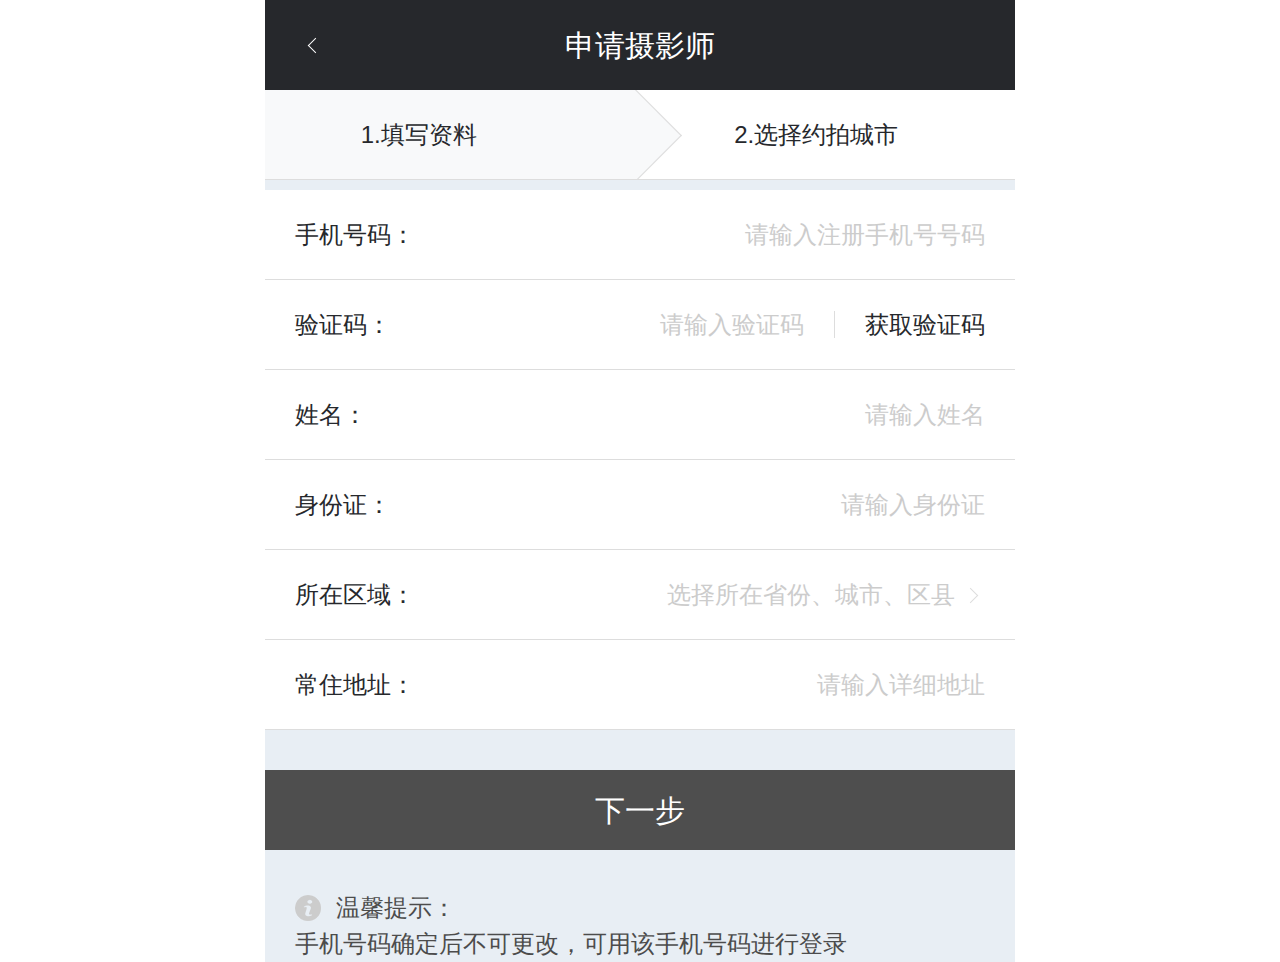
==== views/apply-photograph.html @ 1b2facc8 "qupaipai" ====
<!DOCTYPE html>
<html lang="en">
<head>
  <meta charset="UTF-8">
  <meta http-equiv="X-UA-Compatible" content="IE=edge,chrome=1">
  <meta name="description" content="">
  <meta name="keywords" content="">
  <meta name="robots" content="index,follow">
  <meta name="viewport" content="width=device-width, initial-scale=1, maximum-scale=1, minimum-scale=1, user-scalable=no">
  <meta name="apple-mobile-web-app-status-bar-style" content="black">
  <meta name="format-detection" content="telephone=no, email=no,adress=no">
  <!-- windows phone 点击无高光 -->
  <meta name="msapplication-tap-highlight" content="no">
  <!-- 启用360浏览器的极速模式(webkit) -->  
  <meta name="renderer" content="webkit">  
  <!-- 避免IE使用兼容模式 -->  
  <meta http-equiv="X-UA-Compatible" content="IE=edge">  
  <!-- 针对手持设备优化，主要是针对一些老的不识别viewport的浏览器，比如黑莓 -->  
  <meta name="HandheldFriendly" content="true">  
  <!-- 微软的老式浏览器 -->  
  <meta name="MobileOptimized" content="320">  
  <!-- uc强制竖屏 -->  
  <meta name="screen-orientation" content="portrait">  
  <!-- QQ强制竖屏 -->  
  <meta name="x5-orientation" content="portrait">  
  <!-- UC强制全屏 -->  
  <meta name="full-screen" content="yes">  
  <!-- QQ强制全屏 -->  
  <meta name="x5-fullscreen" content="true">  
  <!-- UC应用模式 -->  
  <meta name="browsermode" content="application">  
  <!-- QQ应用模式 -->  
  <meta name="x5-page-mode" content="app">  
  <title>申请摄影师</title>
  <link rel="stylesheet" href="../plugins/weui/weui.min.css">
  <link rel="stylesheet" href="../styles/css/login.css">
</head>
<body>
	<div class="wrapper wrapper-bgcolor">
    <header class="header">
      <a class="left" href="javascript:history.back(-1);"></a>
      <h1>申请摄影师</h1>
    </header>
    <div class="apply-data">
      <ul>
        <li>1.填写资料</li>
        <li>2.选择约拍城市</li>
      </ul>
      <div class="apply-data-items">
        <div class="items">
          <span>手机号码：</span>
          <label><input type="tel" placeholder="请输入注册手机号号码"></label>
        </div>
        <div class="items">
          <span>验证码：</span>
          <label><input type="tel" placeholder="请输入验证码"></label>
          <a href="javascript:;">获取验证码</a>
        </div>
        <div class="items">
          <span>姓名：</span>
          <label><input type="text" placeholder="请输入姓名"></label>
        </div>
        <div class="items">
          <span>身份证：</span>
          <label><input type="tel" placeholder="请输入身份证"></label>
        </div>
        <div class="items">
          <span>所在区域：</span>
          <label><input type="tel" placeholder="选择所在省份、城市、区县"></label>
          <i></i>
        </div>
        <div class="items">
          <span>常住地址：</span>
          <label><input type="text" placeholder="请输入详细地址"></label>
        </div>
      </div>
      <div class="btn"><a href="apply-success.html">下一步</a></div>
      <p><i><img src="../images/prompt_icon.png" alt=""></i><span>温馨提示：</span></p>
      <p>手机号码确定后不可更改，可用该手机号码进行登录</p>
    </div>
	</div>
  <script src="../plugins/jquery/jquery-3.1.1.min.js"></script>
  <script src="../scripts/flexible.js"></script>
  <script src="../scripts/common.js"></script>
</body>
</html>
---- plugins/weui/weui.min.css ----
.weui_btn,.weui_cells_access .weui_cell:not(.no_access),.weui_check_label,.weui_dialog_ft a{-webkit-tap-highlight-color:transparent}html{-ms-text-size-adjust:100%;-webkit-text-size-adjust:100%}body{line-height:1.6;font-family:"Helvetica Neue",Helvetica,Arial,sans-serif}*{margin:0;padding:0}a img{border:0}a{text-decoration:none}@font-face{font-weight:400;font-style:normal;font-family:weui;src:url([data-uri]) format('woff'),url([data-uri]) format('truetype')}[class*=" weui_icon_"]:before,[class^=weui_icon_]:before{font-family:weui;font-style:normal;font-weight:400;speak:none;display:inline-block;vertical-align:middle;text-decoration:inherit;width:1em;text-align:center;font-variant:normal;text-transform:none;line-height:1em;margin:0}.weui_btn,.weui_dialog_ft a,.weui_dialog_ft a:active,.weui_dialog_ft a:hover{text-decoration:none}.weui_icon_circle:before{content:"\EA01"}.weui_icon_download:before{content:"\EA02"}.weui_icon_info:before{content:"\EA03"}.weui_icon_safe_success:before{content:"\EA04"}.weui_icon_safe_warn:before{content:"\EA05"}.weui_icon_success:before{content:"\EA06";font-size:23px;color:#09BB07}.weui_icon_success_circle:before{content:"\EA07"}.weui_icon_success_no_circle:before{content:"\EA08"}.weui_icon_waiting:before{content:"\EA09";font-size:23px;color:#10AEFF}.weui_icon_waiting_circle:before{content:"\EA0A"}.weui_icon_warn:before{content:"\EA0B";font-size:23px;color:#F43530}.weui_icon_info_circle:before{content:"\EA0C"}.weui_icon_info:before{font-size:23px;color:#10AEFF}.weui_icon_success_circle:before,.weui_icon_success_no_circle:before{font-size:23px;color:#09BB07}.weui_icon_waiting_circle:before{font-size:23px;color:#10AEFF}.weui_icon_circle:before{font-size:23px;color:#C9C9C9}.weui_icon_download:before,.weui_icon_info_circle:before{font-size:23px;color:#09BB07}.weui_icon_msg:before,.weui_icon_safe:before{font-size:104px}.weui_icon_safe_success:before{color:#09BB07}.weui_icon_safe_warn:before{color:#FFBE00}.weui_icon_warn.weui_icon_msg:before{color:#F76260}.weui_btn.weui_btn_mini{line-height:25px;font-size:14px;padding:0 .75em;display:inline-block}button.weui_btn,input.weui_btn{width:100%;border-width:0;outline:0;-webkit-appearance:none}button.weui_btn:focus,input.weui_btn:focus{outline:0}button.weui_btn_inline,button.weui_btn_mini,input.weui_btn_inline,input.weui_btn_mini{width:auto}.weui_btn+.weui_btn{margin-top:15px}.weui_btn.weui_btn_inline+.weui_btn.weui_btn_inline{margin-top:auto;margin-left:15px}.weui_btn_area{margin-left:15px;margin-right:15px}.weui_btn_area.weui_btn_area_inline{-webkit-display:-webkit-box;-webkit-display:-webkit-flex;display:-webkit-box;display:-ms-flexbox;display:flex;letter-spacing:-1em\9}.weui_btn_area.weui_btn_area_inline .weui_btn{margin-top:auto;margin-right:15px;width:100%;-webkit-flex:1;-webkit-box-flex:1;-ms-flex:1;flex:1}.weui_cells,.weui_cells_form+.weui_btn_area{margin-top:.8em}.weui_btn_area.weui_btn_area_inline .weui_btn:last-child{margin-right:0}.weui_btn_area.weui_btn_area_inline .weui_btn{display:inline-block\9;width:48.5%\9;margin-right:3%\9;letter-spacing:0\9}.weui_btn{position:relative;display:block;margin-left:auto;margin-right:auto;padding-left:14px;padding-right:14px;box-sizing:border-box;font-size:18px;text-align:center;color:#FFF;line-height:2.33333333;border-radius:5px;overflow:hidden}.weui_btn:after,.weui_cell:before{content:" ";position:absolute}.weui_btn:after{width:200%;height:200%;top:0;left:0;border:1px solid rgba(0,0,0,.2);-webkit-transform:scale(.5);-ms-transform:scale(.5);transform:scale(.5);-webkit-transform-origin:0 0;-ms-transform-origin:0 0;transform-origin:0 0;box-sizing:border-box;border-radius:10px}.weui_btn.weui_btn_inline{display:inline-block}.weui_btn_default{background-color:#F7F7F7;color:#454545}.weui_btn_default:not(.weui_btn_disabled):visited{color:#454545}.weui_btn_default:not(.weui_btn_disabled):active{color:#A1A1A1;background-color:#DEDEDE}.weui_btn_primary{background-color:#04be02}.weui_btn_primary:not(.weui_btn_disabled):visited{color:#FFF}.weui_btn_primary:not(.weui_btn_disabled):active{color:rgba(255,255,255,.4);background-color:#039702}.weui_btn_warn{background-color:#ef4f4f}.weui_btn_warn:not(.weui_btn_disabled):visited{color:#FFF}.weui_btn_warn:not(.weui_btn_disabled):active{color:rgba(255,255,255,.4);background-color:#c13e3e}.weui_btn_disabled{color:rgba(255,255,255,.6)}.weui_btn_disabled.weui_btn_default{color:#C9C9C9}.weui_btn_plain_primary{color:#04be02;border:1px solid #04be02}button.weui_btn_plain_primary,input.weui_btn_plain_primary{border-width:1px;background-color:transparent}.weui_btn_plain_primary:active{border-color:#039702}.weui_btn_plain_primary:after{border-width:0}.weui_btn_plain_default{color:#5A5A5A;border:1px solid #5A5A5A}button.weui_btn_plain_default,input.weui_btn_plain_default{border-width:1px;background-color:transparent}.weui_btn_plain_default:after{border-width:0}.weui_cell:before,.weui_cells:before{top:0;border-top:1px solid #ECECEC;-webkit-transform:scaleY(.5);-ms-transform:scaleY(.5)}.weui_cell:before{width:100%;height:1px;-webkit-transform-origin:0 0;-ms-transform-origin:0 0;transform-origin:0 0;transform:scaleY(.5);left:15px}.weui_cells:before,.weui_dialog_ft:after{-webkit-transform-origin:0 0;-ms-transform-origin:0 0}.weui_cell:first-child:before{display:none}.weui_cells{background-color:#FFF;line-height:1.45;font-size:16px;overflow:hidden;position:relative}.weui_cells_access .weui_cell:not(.no_access):active,.weui_cells_checkbox .weui_cell:active,.weui_cells_radio .weui_cell:active{background-color:#ECECEC}.weui_cells:after,.weui_cells:before{position:absolute;left:0;width:100%;height:1px;content:" "}.weui_cells:before{transform-origin:0 0;transform:scaleY(.5)}.weui_cells:after{bottom:0;border-bottom:1px solid #ECECEC;-webkit-transform-origin:0 100%;-ms-transform-origin:0 100%;transform-origin:0 100%;-webkit-transform:scaleY(.5);-ms-transform:scaleY(.5);transform:scaleY(.5)}.weui_cells_title{margin-top:.8em;padding-left:15px;padding-right:15px;color:#888}.weui_cells_title+.weui_cells{margin-top:0}.weui_cell{padding:10px 15px;display:block;position:relative}.weui_cell_bd,.weui_cell_ft,.weui_cell_hd{display:table-cell;vertical-align:middle;word-wrap:break-word;word-break:break-all;white-space:nowrap}.weui_cell_ft{text-align:right;color:#888}.weui_cell_primary{width:2000px;white-space:normal}.weui_cells_access a.weui_cell{color:inherit}.weui_cells_access .weui_cell_ft:after{content:" ";display:inline-block;-webkit-transform:rotate(45deg);-ms-transform:rotate(45deg);transform:rotate(45deg);height:6px;width:6px;border-width:2px 2px 0 0;border-color:#C8C8CD;border-style:solid;position:relative;top:-2px;top:-1px}.weui_check_label{display:block}.weui_check{position:absolute;left:-9999em}.weui_cells_radio .weui_cell_ft{padding-left:.35em}.weui_cells_radio .weui_check:checked+.weui_icon_checked:before{content:'\EA08';color:#09BB07;font-size:16px}.weui_cells_checkbox .weui_cell_hd{padding-right:.35em}.weui_cells_checkbox .weui_icon_checked:before{content:'\EA01';color:#C9C9C9;font-size:23px;display:block}.weui_cells_checkbox .weui_check:checked+.weui_icon_checked:before{content:'\EA06';color:#09BB07}.weui_label{display:block;width:3em}.weui_input{width:100%;border:0;outline:0;background-color:transparent;font-size:inherit;color:inherit}.weui_textarea{display:block;border:0;resize:none;width:100%;font-size:1em;line-height:inherit;outline:0}.weui_toptips{display:none;position:fixed;-webkit-transform:translateZ(0);width:100%;top:0;line-height:2.3;font-size:14px;text-align:center;color:#FFF;z-index:2}.weui_toptips.weui_warn{background-color:#E64340}.weui_cells_form .weui_cell_warn{color:#E64340}.weui_cells_form .weui_cell_warn .weui_icon_warn{display:inline-block}.weui_cells_form .weui_cell_hd{padding-right:1em}.weui_cells_form .weui_cell_ft{font-size:0}.weui_cells_form .weui_icon_warn{display:none}.weui_cell_select .weui_cell_bd:after,.weui_select_before .weui_cell_hd:before{display:inline-block;margin-top:-3px;content:" "}.weui_cell_select{padding:0}.weui_select,.weui_select_after,.weui_select_before .weui_cell_bd{padding-left:15px}.weui_cell_select .weui_select{padding-right:30px}.weui_cell_select .weui_cell_bd:after{-webkit-transform:rotate(45deg);-ms-transform:rotate(45deg);transform:rotate(45deg);height:6px;width:6px;border-width:2px 2px 0 0;border-color:#C8C8CD;border-style:solid;position:absolute;top:50%;right:15px}.weui_select,.weui_select_before .weui_cell_hd{position:relative}.weui_select{-webkit-appearance:none;border:0;outline:0;background-color:transparent;width:100%;font-size:inherit;height:43px;z-index:1}.weui_select_before{padding-right:15px}.weui_select_before .weui_select{width:auto}.weui_select_before .weui_cell_hd:after{content:" ";position:absolute;right:0;top:0;width:1px;height:100%;border-right:1px solid #ECECEC;-webkit-transform-origin:0 100%;-ms-transform-origin:0 100%;transform-origin:0 100%;-webkit-transform:scaleX(.5);-ms-transform:scaleX(.5);transform:scaleX(.5)}.weui_select_before .weui_cell_hd:before{-webkit-transform:rotate(45deg);-ms-transform:rotate(45deg);transform:rotate(45deg);height:6px;width:6px;border-width:2px 2px 0 0;border-color:#C8C8CD;border-style:solid;position:absolute;top:50%;right:15px}.weui_select_before .weui_cell_bd:after{display:none}.weui_vcode{padding-top:0;padding-right:0;padding-bottom:0}.weui_vcode .weui_vimg_wrp{font-size:0}.weui_vcode .weui_vimg_wrp img{height:43px;vertical-align:middle;margin-left:5px}.weui_msg{padding:75px 0 0;text-align:center}.weui_msg .weui_icon_area{margin-bottom:19px}.weui_msg .weui_text_area{margin-bottom:25px;padding:0 15px}.weui_msg .weui_msg_title{margin-bottom:12px;font-weight:400;font-size:20px}.weui_msg .weui_msg_desc{color:#B2B2B2}.weui_msg .weui_opr_area{margin-bottom:25px}.weui_msg .weui_extra_area{margin-bottom:20px;font-size:14px;color:#888}.weui_msg .weui_extra_area a{color:#61749B}@media screen and (max-height:416px){.weui_msg{padding:45px 0 0}}@media screen and (min-height:416px){.weui_extra_area{position:fixed;left:0;bottom:0;width:100%;text-align:center}}.weui_article{padding:20px 15px;font-size:15px}.weui_article section{margin-bottom:1.5em}.weui_article h1{font-size:17px;font-weight:400;margin-bottom:.75em}.weui_article h2{font-size:16px;font-weight:400;margin-bottom:.3em}.weui_article h3{font-weight:400;font-size:15px}.weui_dialog{position:fixed;z-index:13;width:85%;top:50%;left:50%;-webkit-transform:translate(-50%,-50%);-ms-transform:translate(-50%,-50%);transform:translate(-50%,-50%);background-color:#FAFAFC;-webkit-backdrop-filter:blur(4px);backdrop-filter:blur(4px);text-align:center;border-radius:3px}.weui_dialog_confirm .weui_dialog .weui_dialog_hd{text-align:left;padding:1.2em 20px .5em}.weui_dialog_confirm .weui_dialog .weui_dialog_bd{text-align:left}.weui_dialog_hd{padding:1.2em 0 .5em}.weui_dialog_title{font-weight:400;font-size:17px}.weui_dialog_bd{padding:0 20px;font-size:15px;color:#888}.weui_dialog_ft{position:relative;line-height:42px;margin-top:20px;font-size:17px}.weui_dialog_ft a{display:block;color:#3cc51f}.weui_dialog_ft:after{content:" ";position:absolute;left:0;top:0;width:100%;height:1px;border-top:1px solid #D5D5D6;transform-origin:0 0;-webkit-transform:scaleY(.5);-ms-transform:scaleY(.5);transform:scaleY(.5)}.weui_dialog_confirm .weui_dialog_ft a{position:relative;float:left;width:50%}.weui_dialog_confirm .weui_dialog_ft a:after{content:" ";position:absolute;left:0;top:0;width:1px;height:100%;border-left:1px solid #D5D5D6;-webkit-transform-origin:0 0;-ms-transform-origin:0 0;transform-origin:0 0;-webkit-transform:scaleX(.5);-ms-transform:scaleX(.5);transform:scaleX(.5)}.weui_dialog_confirm .weui_dialog_ft a:first-child:after{display:none}.weui_dialog_confirm .weui_dialog_ft a:last-child{float:none;width:auto;overflow:hidden}.weui_btn_dialog.default{color:#353535}.weui_btn_dialog.primary{color:#0BB20C}@media screen and (min-width:1024px){.weui_dialog{width:35%}}.weui_toast{position:fixed;z-index:3;width:7.6em;min-height:7.6em;top:180px;left:50%;margin-left:-3.8em;background:rgba(40,40,40,.75);text-align:center;border-radius:5px;color:#FFF}.weui_icon_toast{margin:22px 0 0;display:block}.weui_icon_toast:before{content:'\EA08';color:#FFF;font-size:55px}.weui_toast_content{margin:0 0 15px}.weui_loading_toast .weui_toast_content{margin-top:64%;font-size:14px}.weui_loading{position:absolute;width:0;z-index:2000000000;left:50%;top:38%}.weui_loading_leaf{position:absolute;top:-1px;opacity:.25}.weui_loading_leaf:before{content:" ";position:absolute;width:8.14px;height:3.08px;background:#d1d1d5;box-shadow:rgba(0,0,0,.0980392) 0 0 1px;border-radius:1px;-webkit-transform-origin:left 50% 0;-ms-transform-origin:left 50% 0;transform-origin:left 50% 0}.weui_mask,.weui_mask_transparent{position:fixed;z-index:1;width:100%;height:100%;top:0;left:0}.weui_loading_leaf_0{-webkit-animation:opacity-60-25-0-12 1.25s linear infinite;animation:opacity-60-25-0-12 1.25s linear infinite}.weui_loading_leaf_0:before{-webkit-transform:rotate(0) translate(7.92px,0);-ms-transform:rotate(0) translate(7.92px,0);transform:rotate(0) translate(7.92px,0)}.weui_loading_leaf_1{-webkit-animation:opacity-60-25-1-12 1.25s linear infinite;animation:opacity-60-25-1-12 1.25s linear infinite}.weui_loading_leaf_1:before{-webkit-transform:rotate(30deg) translate(7.92px,0);-ms-transform:rotate(30deg) translate(7.92px,0);transform:rotate(30deg) translate(7.92px,0)}.weui_loading_leaf_2{-webkit-animation:opacity-60-25-2-12 1.25s linear infinite;animation:opacity-60-25-2-12 1.25s linear infinite}.weui_loading_leaf_2:before{-webkit-transform:rotate(60deg) translate(7.92px,0);-ms-transform:rotate(60deg) translate(7.92px,0);transform:rotate(60deg) translate(7.92px,0)}.weui_loading_leaf_3{-webkit-animation:opacity-60-25-3-12 1.25s linear infinite;animation:opacity-60-25-3-12 1.25s linear infinite}.weui_loading_leaf_3:before{-webkit-transform:rotate(90deg) translate(7.92px,0);-ms-transform:rotate(90deg) translate(7.92px,0);transform:rotate(90deg) translate(7.92px,0)}.weui_loading_leaf_4{-webkit-animation:opacity-60-25-4-12 1.25s linear infinite;animation:opacity-60-25-4-12 1.25s linear infinite}.weui_loading_leaf_4:before{-webkit-transform:rotate(120deg) translate(7.92px,0);-ms-transform:rotate(120deg) translate(7.92px,0);transform:rotate(120deg) translate(7.92px,0)}.weui_loading_leaf_5{-webkit-animation:opacity-60-25-5-12 1.25s linear infinite;animation:opacity-60-25-5-12 1.25s linear infinite}.weui_loading_leaf_5:before{-webkit-transform:rotate(150deg) translate(7.92px,0);-ms-transform:rotate(150deg) translate(7.92px,0);transform:rotate(150deg) translate(7.92px,0)}.weui_loading_leaf_6{-webkit-animation:opacity-60-25-6-12 1.25s linear infinite;animation:opacity-60-25-6-12 1.25s linear infinite}.weui_loading_leaf_6:before{-webkit-transform:rotate(180deg) translate(7.92px,0);-ms-transform:rotate(180deg) translate(7.92px,0);transform:rotate(180deg) translate(7.92px,0)}.weui_loading_leaf_7{-webkit-animation:opacity-60-25-7-12 1.25s linear infinite;animation:opacity-60-25-7-12 1.25s linear infinite}.weui_loading_leaf_7:before{-webkit-transform:rotate(210deg) translate(7.92px,0);-ms-transform:rotate(210deg) translate(7.92px,0);transform:rotate(210deg) translate(7.92px,0)}.weui_loading_leaf_8{-webkit-animation:opacity-60-25-8-12 1.25s linear infinite;animation:opacity-60-25-8-12 1.25s linear infinite}.weui_loading_leaf_8:before{-webkit-transform:rotate(240deg) translate(7.92px,0);-ms-transform:rotate(240deg) translate(7.92px,0);transform:rotate(240deg) translate(7.92px,0)}.weui_loading_leaf_9{-webkit-animation:opacity-60-25-9-12 1.25s linear infinite;animation:opacity-60-25-9-12 1.25s linear infinite}.weui_loading_leaf_9:before{-webkit-transform:rotate(270deg) translate(7.92px,0);-ms-transform:rotate(270deg) translate(7.92px,0);transform:rotate(270deg) translate(7.92px,0)}.weui_loading_leaf_10{-webkit-animation:opacity-60-25-10-12 1.25s linear infinite;animation:opacity-60-25-10-12 1.25s linear infinite}.weui_loading_leaf_10:before{-webkit-transform:rotate(300deg) translate(7.92px,0);-ms-transform:rotate(300deg) translate(7.92px,0);transform:rotate(300deg) translate(7.92px,0)}.weui_loading_leaf_11{-webkit-animation:opacity-60-25-11-12 1.25s linear infinite;animation:opacity-60-25-11-12 1.25s linear infinite}.weui_loading_leaf_11:before{-webkit-transform:rotate(330deg) translate(7.92px,0);-ms-transform:rotate(330deg) translate(7.92px,0);transform:rotate(330deg) translate(7.92px,0)}@-webkit-keyframes opacity-60-25-0-12{0%,0.01%{opacity:.25}0.02%{opacity:1}100%,60.01%{opacity:.25}}@-webkit-keyframes opacity-60-25-1-12{0%,8.34333%{opacity:.25}8.35333%{opacity:1}100%,68.3433%{opacity:.25}}@-webkit-keyframes opacity-60-25-2-12{0%,16.6767%{opacity:.25}16.6867%{opacity:1}100%,76.6767%{opacity:.25}}@-webkit-keyframes opacity-60-25-3-12{0%,25.01%{opacity:.25}25.02%{opacity:1}100%,85.01%{opacity:.25}}@-webkit-keyframes opacity-60-25-4-12{0%,33.3433%{opacity:.25}33.3533%{opacity:1}100%,93.3433%{opacity:.25}}@-webkit-keyframes opacity-60-25-5-12{0%{opacity:.270958333333333}41.6767%{opacity:.25}41.6867%{opacity:1}1.67667%{opacity:.25}100%{opacity:.270958333333333}}@-webkit-keyframes opacity-60-25-6-12{0%{opacity:.375125}50.01%{opacity:.25}50.02%{opacity:1}10.01%{opacity:.25}100%{opacity:.375125}}@-webkit-keyframes opacity-60-25-7-12{0%{opacity:.479291666666667}58.3433%{opacity:.25}58.3533%{opacity:1}18.3433%{opacity:.25}100%{opacity:.479291666666667}}@-webkit-keyframes opacity-60-25-8-12{0%{opacity:.583458333333333}66.6767%{opacity:.25}66.6867%{opacity:1}26.6767%{opacity:.25}100%{opacity:.583458333333333}}@-webkit-keyframes opacity-60-25-9-12{0%{opacity:.687625}75.01%{opacity:.25}75.02%{opacity:1}35.01%{opacity:.25}100%{opacity:.687625}}@-webkit-keyframes opacity-60-25-10-12{0%{opacity:.791791666666667}83.3433%{opacity:.25}83.3533%{opacity:1}43.3433%{opacity:.25}100%{opacity:.791791666666667}}@-webkit-keyframes opacity-60-25-11-12{0%{opacity:.895958333333333}91.6767%{opacity:.25}91.6867%{opacity:1}51.6767%{opacity:.25}100%{opacity:.895958333333333}}.weui_mask{background:rgba(0,0,0,.6)}@supports (-webkit-backdrop-filter:blur(4px)) or (backdop-filter:blur(4px)){.weui_dialog{-webkit-backdrop-filter:blur(4px);backdrop-filter:blur(4px)}.weui_mask{-webkit-backdrop-filter:blur(4px);backdrop-filter:blur(4px);background-color:rgba(0,0,0,.6)}}
---- styles/css/login.css ----
@charset "UTF-8";
/*
   公用变量
*/
/* color
-------------------------- */
/* Border
-------------------------- */
/* Box-shadow
-------------------------- */
/* Fill
-------------------------- */
/* Font
-------------------------- */
/* Disable base
-------------------------- */
/* Transition
-------------------------- */
/*
   公用变量
*/
/* color
-------------------------- */
/* Border
-------------------------- */
/* Box-shadow
-------------------------- */
/* Fill
-------------------------- */
/* Font
-------------------------- */
/* Disable base
-------------------------- */
/* Transition
-------------------------- */
/*
   公用变量
*/
/* color
-------------------------- */
/* Border
-------------------------- */
/* Box-shadow
-------------------------- */
/* Fill
-------------------------- */
/* Font
-------------------------- */
/* Disable base
-------------------------- */
/* Transition
-------------------------- */
/*
   公用变量
*/
/* color
-------------------------- */
/* Border
-------------------------- */
/* Box-shadow
-------------------------- */
/* Fill
-------------------------- */
/* Font
-------------------------- */
/* Disable base
-------------------------- */
/* Transition
-------------------------- */
html {
  /*-webkit-text-size-adjust是解决 iPhone 横屏时默认会放大文字的问题*/
  -ms-text-size-adjust: 100%;
  -webkit-text-size-adjust: 100%;
  /*取消掉300ms的延迟，chrome和safari可以生效*/
  -ms-touch-action: manipulation;
      touch-action: manipulation;
}

html, body {
  font-family: -apple-system, BlinkMacSystemFont, "PingFang SC", "Helvetica Neue", "Microsoft Yahei", STHeiti, Tahoma, Simsun, sans-serif;
  /*-webkit-user-select:none禁止用户进行复制.选择.*/
  -webkit-user-select: none;
  -moz-user-select: none;
   -ms-user-select: none;
       user-select: none;
  width: 100%;
  /*使用min-height:100%代替height：100%*/
  height: 100%;
  min-height: 100%;
  color: #333333;
  font-size: 0.24rem;
}

body {
  /*弹性滚动-局部滚动开启弹性滚动：将属性挂在body上，可以避免很多奇怪的bug。*/
  overflow: scroll;
  -webkit-overflow-scrolling: touch;
}

html, body, div, span, applet, object, iframe,
h1, h2, h3, h4, h5, h6, p, blockquote, pre,
a, abbr, acronym, address, big, cite, code,
del, dfn, em, img, ins, kbd, q, s, samp,
small, strike, strong, sub, sup, tt, var,
b, u, i, center,
dl, dt, dd, ol, ul, li,
fieldset, form, label, legend,
table, caption, tbody, tfoot, thead, tr, th, td,
article, aside, canvas, details, embed,
figure, figcaption, footer, header, hgroup,
menu, nav, output, ruby, section, summary,
time, div, mark, audio, video {
  margin: 0;
  padding: 0;
  border: 0;
  font: inherit;
  font-size: 100%;
  vertical-align: baseline;
  /*把所有元素的内边距和边框不再会增加它的宽度*/
  /* Firefox */
  -webkit-box-sizing: border-box;
  /* Safari */
  box-sizing: border-box;
}

ol, ul {
  /*去掉列表点*/
  list-style: none;
}

table {
  /*去掉表格的双行线*/
  border-collapse: collapse;
  border-spacing: 0;
}

/*取消a标签在移动端点击时的背景颜色*/
a, a:hover, a:active, a:visited, a:link, a:focus {
  -webkit-tap-highlight-color: transparent;
  -webkit-tap-highlight-color: transparent;
  outline: none;
  background: none;
  text-decoration: none;
}

a, img {
  /* 禁止长按链接与图片弹出菜单 */
  -webkit-touch-callout: none;
}

input {
  /*ios去除input默认样式*/
  -webkit-appearance: none;
}

.clearfix {
  zoom: 1;
}

.clearfix:before, .clearfix:after {
  content: '';
  display: table;
}

.clearfix:after {
  clear: both;
}

.max-width, .wrapper {
  max-width: 7.5rem;
}

.wrapper {
  position: relative;
  width: 100%;
  min-height: 100%;
  height: auto;
  margin: 0 auto;
  overflow: hidden;
}

.wrapper-bgimage {
  background: url("../../images/bg.jpg") #202225 no-repeat;
  background-size: 100% auto;
}

.wrapper-bgcolor {
  background: #e8eef4;
}

.header {
  position: relative;
  width: 100%;
  height: .9rem;
  background-color: #26282c;
  display: -webkit-box;
  display: -webkit-flex;
  display: -ms-flexbox;
  display: flex;
  -webkit-box-align: center;
  -webkit-align-items: center;
      -ms-flex-align: center;
          align-items: center;
  -webkit-box-pack: center;
  -webkit-justify-content: center;
      -ms-flex-pack: center;
          justify-content: center;
}

.header .left {
  position: absolute;
  left: 0;
  width: 1rem;
  height: 100%;
}

.header .left:before {
  content: '';
  position: absolute;
  left: 50%;
  top: 50%;
  width: 10px;
  height: 10px;
  border: 1px solid;
  border-bottom: 0;
  border-right: 0;
  margin: -5px 0 0 -5px;
  color: #fff;
  -webkit-transform: rotateZ(-45deg);
      -ms-transform: rotate(-45deg);
          transform: rotateZ(-45deg);
}

.header h1 {
  font: 0.3rem/1.5 -apple-system, BlinkMacSystemFont, "PingFang SC", "Helvetica Neue", "Microsoft Yahei", STHeiti, Tahoma, Simsun, sans-serif;
  color: #fff;
}

.header .right {
  position: absolute;
  right: 0;
  width: 1rem;
  height: 100%;
  display: -webkit-box;
  display: -webkit-flex;
  display: -ms-flexbox;
  display: flex;
  -webkit-box-align: center;
  -webkit-align-items: center;
      -ms-flex-align: center;
          align-items: center;
  -webkit-box-pack: center;
  -webkit-justify-content: center;
      -ms-flex-pack: center;
          justify-content: center;
}

.header .right span {
  font: 0.24rem/1.5 -apple-system, BlinkMacSystemFont, "PingFang SC", "Helvetica Neue", "Microsoft Yahei", STHeiti, Tahoma, Simsun, sans-serif;
  color: #fff;
}

.logo {
  margin: 1.4rem auto;
  width: 4.36rem;
  height: 1.45rem;
  font-size: 0;
}

.logo > img {
  width: 100%;
  height: 100%;
}

.login {
  margin: 0 auto;
  width: 6.4rem;
}

.login .items {
  padding: 0 .1rem;
  margin-bottom: .3rem;
  height: .8rem;
  border-bottom: 1px solid #fff;
  display: -webkit-box;
  display: -webkit-flex;
  display: -ms-flexbox;
  display: flex;
  -webkit-box-align: center;
  -webkit-align-items: center;
      -ms-flex-align: center;
          align-items: center;
  -webkit-box-pack: justify;
  -webkit-justify-content: space-between;
      -ms-flex-pack: justify;
          justify-content: space-between;
}

.login .items i {
  display: -webkit-box;
  display: -webkit-flex;
  display: -ms-flexbox;
  display: flex;
  -webkit-box-align: center;
  -webkit-align-items: center;
      -ms-flex-align: center;
          align-items: center;
  -webkit-box-pack: center;
  -webkit-justify-content: center;
      -ms-flex-pack: center;
          justify-content: center;
  width: .43rem;
  font-size: 0;
}

.login .items i > img {
  width: .43rem;
  height: .32rem;
}

.login .items label {
  margin-left: .4rem;
  font-size: 0;
  -webkit-box-flex: 1;
  -webkit-flex: 1;
      -ms-flex: 1;
          flex: 1;
}

.login .items label input {
  background: none;
  outline: none;
  border: none;
  font: 0.24rem/1.5 -apple-system, BlinkMacSystemFont, "PingFang SC", "Helvetica Neue", "Microsoft Yahei", STHeiti, Tahoma, Simsun, sans-serif;
  color: #fff;
}

.login .items label input::-webkit-input-placeholder {
  font: 0.24rem/1.5 -apple-system, BlinkMacSystemFont, "PingFang SC", "Helvetica Neue", "Microsoft Yahei", STHeiti, Tahoma, Simsun, sans-serif;
  color: #fff;
}

.login .items:nth-child(2) i > img {
  width: .34rem;
  height: .44rem;
}

.login .items .silde {
  width: 36px;
  height: 20px;
  border-radius: 100px;
  background-color: #26282c;
  display: -webkit-box;
  display: -webkit-flex;
  display: -ms-flexbox;
  display: flex;
  -webkit-box-align: center;
  -webkit-align-items: center;
      -ms-flex-align: center;
          align-items: center;
}

.login .items .silde .silde-left-right {
  width: 18px;
  height: 18px;
  background-color: #fff;
  border-radius: 100%;
  -webkit-transition: -webkit-transform .5s;
  transition: -webkit-transform .5s;
  -o-transition: transform .5s;
  transition: transform .5s;
  transition: transform .5s, -webkit-transform .5s;
}

.login .items .silde.on > div {
  -webkit-transform: translate(100%, 0);
      -ms-transform: translate(100%, 0);
          transform: translate(100%, 0);
  -webkit-transition: -webkit-transform .5s;
  transition: -webkit-transform .5s;
  -o-transition: transform .5s;
  transition: transform .5s;
  transition: transform .5s, -webkit-transform .5s;
}

.login .btn {
  margin: 1.2rem auto .3rem;
  width: 5rem;
  height: .8rem;
  border-radius: 5px;
  background-color: #fff;
}

.login .btn a {
  width: 100%;
  height: 100%;
  font: 0.3rem/1.5 -apple-system, BlinkMacSystemFont, "PingFang SC", "Helvetica Neue", "Microsoft Yahei", STHeiti, Tahoma, Simsun, sans-serif;
  color: #26282c;
  display: -webkit-box;
  display: -webkit-flex;
  display: -ms-flexbox;
  display: flex;
  -webkit-box-align: center;
  -webkit-align-items: center;
      -ms-flex-align: center;
          align-items: center;
  -webkit-box-pack: center;
  -webkit-justify-content: center;
      -ms-flex-pack: center;
          justify-content: center;
}

.login > p {
  padding: 0 .7rem;
  display: -webkit-box;
  display: -webkit-flex;
  display: -ms-flexbox;
  display: flex;
  -webkit-box-align: center;
  -webkit-align-items: center;
      -ms-flex-align: center;
          align-items: center;
  -webkit-box-pack: justify;
  -webkit-justify-content: space-between;
      -ms-flex-pack: justify;
          justify-content: space-between;
}

.login > p a {
  font: 0.24rem/1.5 -apple-system, BlinkMacSystemFont, "PingFang SC", "Helvetica Neue", "Microsoft Yahei", STHeiti, Tahoma, Simsun, sans-serif;
  color: #fff;
  display: -webkit-box;
  display: -webkit-flex;
  display: -ms-flexbox;
  display: flex;
  -webkit-box-align: center;
  -webkit-align-items: center;
      -ms-flex-align: center;
          align-items: center;
  -webkit-box-pack: justify;
  -webkit-justify-content: space-between;
      -ms-flex-pack: justify;
          justify-content: space-between;
  text-decoration: underline;
}

/*forget*/
.forget {
  background-color: #fff;
}

.forget .items {
  padding: 0 .3rem;
  height: .9rem;
  border-bottom: 1px solid #ddd;
  display: -webkit-box;
  display: -webkit-flex;
  display: -ms-flexbox;
  display: flex;
  -webkit-box-align: center;
  -webkit-align-items: center;
      -ms-flex-align: center;
          align-items: center;
  -webkit-box-pack: justify;
  -webkit-justify-content: space-between;
      -ms-flex-pack: justify;
          justify-content: space-between;
}

.forget .items i {
  display: -webkit-box;
  display: -webkit-flex;
  display: -ms-flexbox;
  display: flex;
  -webkit-box-align: center;
  -webkit-align-items: center;
      -ms-flex-align: center;
          align-items: center;
  -webkit-box-pack: center;
  -webkit-justify-content: center;
      -ms-flex-pack: center;
          justify-content: center;
  width: .43rem;
  font-size: 0;
}

.forget .items i > img {
  width: .27rem;
  height: .43rem;
}

.forget .items label {
  margin-left: .4rem;
  font-size: 0;
  -webkit-box-flex: 1;
  -webkit-flex: 1;
      -ms-flex: 1;
          flex: 1;
}

.forget .items label input {
  background: none;
  outline: none;
  border: none;
  font: 0.24rem/1.5 -apple-system, BlinkMacSystemFont, "PingFang SC", "Helvetica Neue", "Microsoft Yahei", STHeiti, Tahoma, Simsun, sans-serif;
  color: #26282c;
}

.forget .items label input::-webkit-input-placeholder {
  font: 0.24rem/1.5 -apple-system, BlinkMacSystemFont, "PingFang SC", "Helvetica Neue", "Microsoft Yahei", STHeiti, Tahoma, Simsun, sans-serif;
  color: #ccc;
}

.forget .items:nth-child(2) i > img {
  width: .38rem;
  height: .34rem;
}

.forget .items:nth-child(3) i > img {
  width: .34rem;
  height: .44rem;
}

.forget .items > a {
  font: 0.24rem/1.5 -apple-system, BlinkMacSystemFont, "PingFang SC", "Helvetica Neue", "Microsoft Yahei", STHeiti, Tahoma, Simsun, sans-serif;
  color: #26282c;
}

.forget .items .silde {
  width: 36px;
  height: 20px;
  border-radius: 100px;
  background-color: #ccc;
  display: -webkit-box;
  display: -webkit-flex;
  display: -ms-flexbox;
  display: flex;
  -webkit-box-align: center;
  -webkit-align-items: center;
      -ms-flex-align: center;
          align-items: center;
}

.forget .items .silde .silde-left-right {
  width: 18px;
  height: 18px;
  background-color: #fff;
  border-radius: 100%;
  -webkit-transition: -webkit-transform .5s;
  transition: -webkit-transform .5s;
  -o-transition: transform .5s;
  transition: transform .5s;
  transition: transform .5s, -webkit-transform .5s;
}

.forget .items .silde.on > div {
  -webkit-transform: translate(100%, 0);
      -ms-transform: translate(100%, 0);
          transform: translate(100%, 0);
  -webkit-transition: -webkit-transform .5s;
  transition: -webkit-transform .5s;
  -o-transition: transform .5s;
  transition: transform .5s;
  transition: transform .5s, -webkit-transform .5s;
}

/*apply-photograph*/
.apply-data ul {
  height: .9rem;
  border-bottom: 1px solid #ddd;
  display: -webkit-box;
  display: -webkit-flex;
  display: -ms-flexbox;
  display: flex;
  -webkit-box-align: center;
  -webkit-align-items: center;
      -ms-flex-align: center;
          align-items: center;
  background-color: #fff;
  overflow: hidden;
}

.apply-data ul li {
  height: 100%;
  font: 0.24rem/1.5 -apple-system, BlinkMacSystemFont, "PingFang SC", "Helvetica Neue", "Microsoft Yahei", STHeiti, Tahoma, Simsun, sans-serif;
  color: #26282c;
  -webkit-box-flex: 1;
  -webkit-flex: 1;
      -ms-flex: 1;
          flex: 1;
  display: -webkit-box;
  display: -webkit-flex;
  display: -ms-flexbox;
  display: flex;
  -webkit-box-align: center;
  -webkit-align-items: center;
      -ms-flex-align: center;
          align-items: center;
  -webkit-box-pack: center;
  -webkit-justify-content: center;
      -ms-flex-pack: center;
          justify-content: center;
}

.apply-data ul li:nth-child(1) {
  position: relative;
  background-color: #f8f9fa;
  margin-left: -.45rem;
}

.apply-data ul li:nth-child(1):before {
  content: '';
  position: absolute;
  right: 0;
  top: 50%;
  width: .9rem;
  height: .9rem;
  border: 1px solid;
  border-bottom: 0;
  border-right: 0;
  margin: -.45rem -.45rem 0 0;
  color: #ddd;
  background-color: #f8f9fa;
  -webkit-transform: rotateZ(135deg);
      -ms-transform: rotate(135deg);
          transform: rotateZ(135deg);
}

.apply-data .btn {
  margin: .4rem 0;
  width: 100%;
  height: .8rem;
  background-color: #4e4e4e;
}

.apply-data .btn a {
  width: 100%;
  height: 100%;
  font: 0.3rem/1.5 -apple-system, BlinkMacSystemFont, "PingFang SC", "Helvetica Neue", "Microsoft Yahei", STHeiti, Tahoma, Simsun, sans-serif;
  color: #fff;
  display: -webkit-box;
  display: -webkit-flex;
  display: -ms-flexbox;
  display: flex;
  -webkit-box-align: center;
  -webkit-align-items: center;
      -ms-flex-align: center;
          align-items: center;
  -webkit-box-pack: center;
  -webkit-justify-content: center;
      -ms-flex-pack: center;
          justify-content: center;
}

.apply-data > p {
  margin: 0 .3rem;
  font: 0.24rem/1.5 -apple-system, BlinkMacSystemFont, "PingFang SC", "Helvetica Neue", "Microsoft Yahei", STHeiti, Tahoma, Simsun, sans-serif;
  color: #4c4c4c;
  display: -webkit-box;
  display: -webkit-flex;
  display: -ms-flexbox;
  display: flex;
  -webkit-box-align: center;
  -webkit-align-items: center;
      -ms-flex-align: center;
          align-items: center;
}

.apply-data > p i {
  margin-right: .15rem;
  width: .26rem;
  height: .26rem;
  font-size: 0;
}

.apply-data > p i img {
  width: 100%;
}

.apply-data-items {
  margin-top: .1rem;
  background-color: #fff;
}

.apply-data-items .items {
  padding: 0 .3rem;
  height: .9rem;
  border-bottom: 1px solid #ddd;
  display: -webkit-box;
  display: -webkit-flex;
  display: -ms-flexbox;
  display: flex;
  -webkit-box-align: center;
  -webkit-align-items: center;
      -ms-flex-align: center;
          align-items: center;
  -webkit-box-pack: justify;
  -webkit-justify-content: space-between;
      -ms-flex-pack: justify;
          justify-content: space-between;
}

.apply-data-items .items span {
  font: 0.24rem/1.5 -apple-system, BlinkMacSystemFont, "PingFang SC", "Helvetica Neue", "Microsoft Yahei", STHeiti, Tahoma, Simsun, sans-serif;
  color: #26282c;
}

.apply-data-items .items label {
  margin-left: .4rem;
  font-size: 0;
  -webkit-box-flex: 1;
  -webkit-flex: 1;
      -ms-flex: 1;
          flex: 1;
}

.apply-data-items .items label input {
  background: none;
  outline: none;
  border: none;
  width: 100%;
  font: 0.24rem/1.5 -apple-system, BlinkMacSystemFont, "PingFang SC", "Helvetica Neue", "Microsoft Yahei", STHeiti, Tahoma, Simsun, sans-serif;
  color: #26282c;
  text-align: right;
}

.apply-data-items .items label input::-webkit-input-placeholder {
  font: 0.24rem/1.5 -apple-system, BlinkMacSystemFont, "PingFang SC", "Helvetica Neue", "Microsoft Yahei", STHeiti, Tahoma, Simsun, sans-serif;
  color: #ccc;
}

.apply-data-items .items > a {
  margin-left: .3rem;
  font: 0.24rem/1.5 -apple-system, BlinkMacSystemFont, "PingFang SC", "Helvetica Neue", "Microsoft Yahei", STHeiti, Tahoma, Simsun, sans-serif;
  color: #26282c;
}

.apply-data-items .items > a:before {
  content: '';
  padding-left: .3rem;
  border-left: 1px solid #ddd;
}

.apply-data-items .items > i {
  position: relative;
  width: .3rem;
  height: 100%;
}

.apply-data-items .items > i:before {
  content: '';
  position: absolute;
  left: 50%;
  top: 50%;
  width: 10px;
  height: 10px;
  border: 1px solid;
  border-bottom: 0;
  border-right: 0;
  margin: -5px 0 0 -5px;
  color: #ddd;
  -webkit-transform: rotateZ(135deg);
      -ms-transform: rotate(135deg);
          transform: rotateZ(135deg);
}

/*apply-success*/
.apply-success .apply-success-centent {
  margin: 0 0 .4rem 0;
  padding: 1.8rem 0;
  background-color: #fff;
  display: -webkit-box;
  display: -webkit-flex;
  display: -ms-flexbox;
  display: flex;
  -webkit-box-align: center;
  -webkit-align-items: center;
      -ms-flex-align: center;
          align-items: center;
  -webkit-box-orient: vertical;
  -webkit-box-direction: normal;
  -webkit-flex-direction: column;
      -ms-flex-direction: column;
          flex-direction: column;
}

.apply-success .apply-success-centent i {
  margin-bottom: .3rem;
  width: 1.75rem;
  height: 1.76rem;
}

.apply-success .apply-success-centent i img {
  width: 100%;
}

.apply-success .apply-success-centent p {
  font: 0.3rem/1.5 -apple-system, BlinkMacSystemFont, "PingFang SC", "Helvetica Neue", "Microsoft Yahei", STHeiti, Tahoma, Simsun, sans-serif;
  color: #26282c;
}

.apply-success > p {
  margin: 0 .3rem;
  font: 0.24rem/1.5 -apple-system, BlinkMacSystemFont, "PingFang SC", "Helvetica Neue", "Microsoft Yahei", STHeiti, Tahoma, Simsun, sans-serif;
  color: #4c4c4c;
  display: -webkit-box;
  display: -webkit-flex;
  display: -ms-flexbox;
  display: flex;
  -webkit-box-align: center;
  -webkit-align-items: center;
      -ms-flex-align: center;
          align-items: center;
}

.apply-success > p i {
  margin-right: .15rem;
  width: .26rem;
  height: .26rem;
  font-size: 0;
}

.apply-success > p i img {
  width: 100%;
}
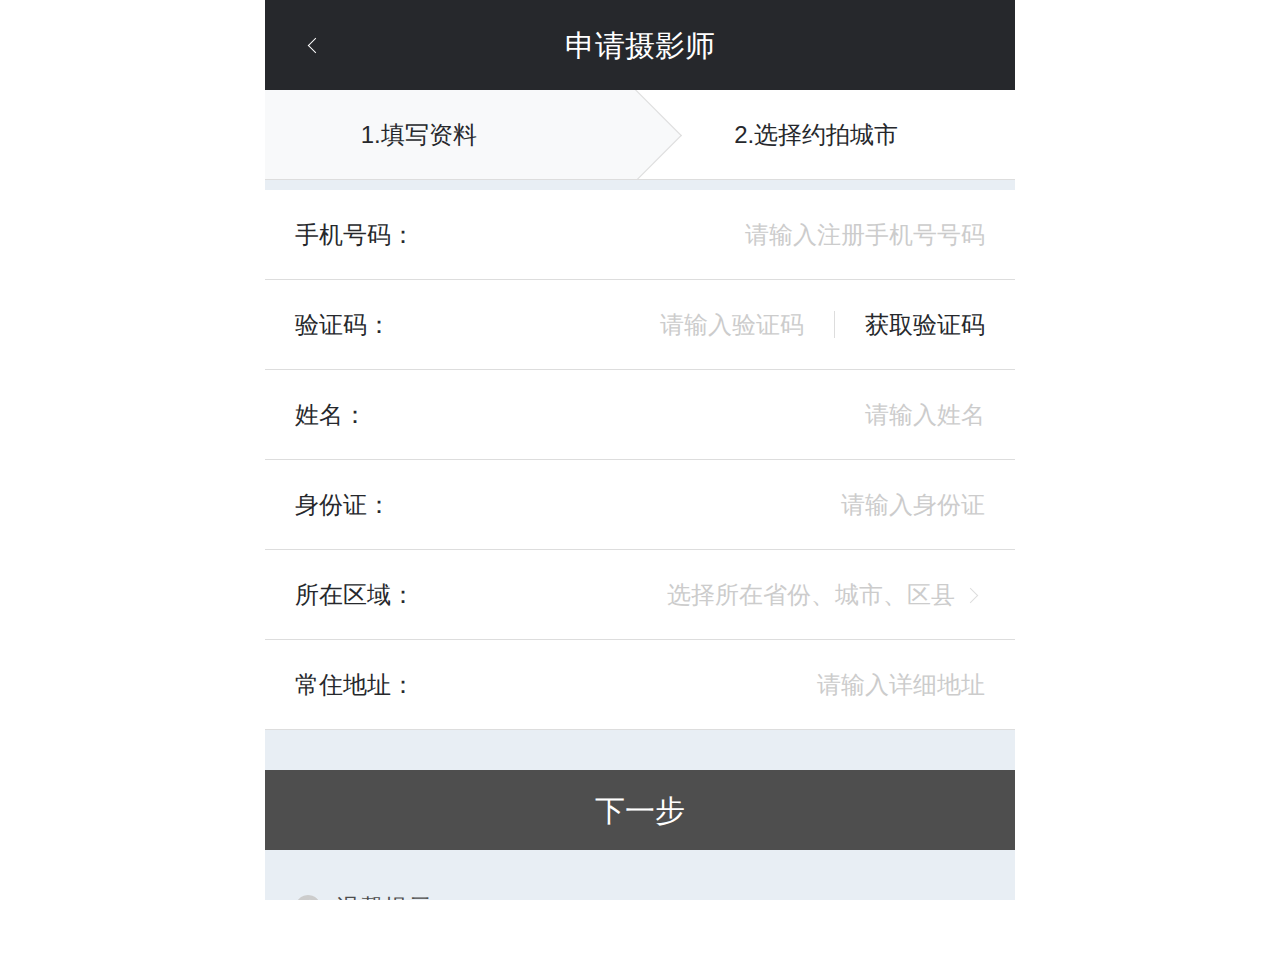
==== commit c1a7d378: "qupaipai" ====
--- a/views/apply-photograph.html
+++ b/views/apply-photograph.html
@@ -34,6 +34,21 @@
   <title>申请摄影师</title>
   <link rel="stylesheet" href="../plugins/weui/weui.min.css">
   <link rel="stylesheet" href="../styles/css/login.css">
+  <link rel="stylesheet" href="../plugins/CityPicker/framework7.ios.min.css">
+  <link rel="stylesheet" href="../plugins/CityPicker/framework7.ios.colors.min.css" >
+  <style>
+    .navbar a.link, .subnavbar a.link, .toolbar a.link{
+      color:#26282c;
+      font:.24rem/1.5 -apple-system, BlinkMacSystemFont, "PingFang SC","Helvetica Neue","Microsoft Yahei",STHeiti,Tahoma,Simsun,sans-serif;
+      color:#26282c;
+    }
+    .picker-modal{
+      background: #fff;
+    }
+    .picker-item span{
+      font-size:.3rem;
+    }
+  </style>
 </head>
 <body>
 	<div class="wrapper wrapper-bgcolor">
@@ -66,7 +81,7 @@
         </div>
         <div class="items">
           <span>所在区域：</span>
-          <label><input type="tel" placeholder="选择所在省份、城市、区县"></label>
+          <label><input type="tel" id="location" placeholder="选择所在省份、城市、区县"></label>
           <i></i>
         </div>
         <div class="items">
@@ -82,6 +97,9 @@
   <script src="../plugins/jquery/jquery-3.1.1.min.js"></script>
   <script src="../scripts/flexible.js"></script>
   <script src="../scripts/common.js"></script>
+  <script src="../plugins/CityPicker/framework7.min.js"></script>
+  <script src="../plugins/CityPicker/regionsObject2.js"></script>
+  <script src="../plugins/CityPicker/cityPicker.js"></script>
 </body>
 </html>
 
--- a/plugins/CityPicker/framework7.ios.min.css
+++ b/plugins/CityPicker/framework7.ios.min.css
@@ -0,0 +1,15 @@
+/**
+ * Framework7 1.6.5
+ * Full featured mobile HTML framework for building iOS & Android apps
+ * 
+ * http://framework7.io/
+ * 
+ * Copyright 2017, Vladimir Kharlampidi
+ * The iDangero.us
+ * http://www.idangero.us/
+ * 
+ * Licensed under MIT
+ * 
+ * Released on: September 7, 2017
+ */
+.framework7-root,body,html{position:relative;height:100%;width:100%;overflow-x:hidden}body{font-family:-apple-system,SF UI Text,Helvetica Neue,Helvetica,Arial,sans-serif;margin:0;padding:0;color:#000;font-size:14px;line-height:1.4;width:100%;-webkit-text-size-adjust:100%;background:#fff;overflow:hidden}.framework7-root{overflow:hidden}@media all and (width:1024px) and (height:691px) and (orientation:landscape){.framework7-root,body,html{height:671px}}@media all and (width:1024px) and (height:692px) and (orientation:landscape){.framework7-root,body,html{height:672px}}*{-webkit-tap-highlight-color:transparent;-webkit-touch-callout:none}a,input,select,textarea{outline:0}a{text-decoration:none;color:#007aff}p{margin:1em 0}.row{display:-webkit-box;display:-ms-flexbox;display:-webkit-flex;display:flex;-webkit-box-pack:justify;-ms-flex-pack:justify;-webkit-justify-content:space-between;justify-content:space-between;-webkit-box-lines:multiple;-moz-box-lines:multiple;-webkit-flex-wrap:wrap;-ms-flex-wrap:wrap;flex-wrap:wrap;-webkit-box-align:start;-ms-flex-align:start;-webkit-align-items:flex-start;align-items:flex-start}.row>[class*=col-]{box-sizing:border-box}.row .col-auto{width:100%}.row .col-100{width:100%;width:-webkit-calc((100% - 15px*0)/ 1);width:calc((100% - 15px*0)/ 1)}.row.no-gutter .col-100{width:100%}.row .col-95{width:95%;width:-webkit-calc((100% - 15px*.05263157894736836)/ 1.0526315789473684);width:calc((100% - 15px*.05263157894736836)/ 1.0526315789473684)}.row.no-gutter .col-95{width:95%}.row .col-90{width:90%;width:-webkit-calc((100% - 15px*.11111111111111116)/ 1.1111111111111112);width:calc((100% - 15px*.11111111111111116)/ 1.1111111111111112)}.row.no-gutter .col-90{width:90%}.row .col-85{width:85%;width:-webkit-calc((100% - 15px*.17647058823529416)/ 1.1764705882352942);width:calc((100% - 15px*.17647058823529416)/ 1.1764705882352942)}.row.no-gutter .col-85{width:85%}.row .col-80{width:80%;width:-webkit-calc((100% - 15px*.25)/ 1.25);width:calc((100% - 15px*.25)/ 1.25)}.row.no-gutter .col-80{width:80%}.row .col-75{width:75%;width:-webkit-calc((100% - 15px*.33333333333333326)/ 1.3333333333333333);width:calc((100% - 15px*.33333333333333326)/ 1.3333333333333333)}.row.no-gutter .col-75{width:75%}.row .col-70{width:70%;width:-webkit-calc((100% - 15px*.4285714285714286)/ 1.4285714285714286);width:calc((100% - 15px*.4285714285714286)/ 1.4285714285714286)}.row.no-gutter .col-70{width:70%}.row .col-66{width:66.66666666666666%;width:-webkit-calc((100% - 15px*.5000000000000002)/ 1.5000000000000002);width:calc((100% - 15px*.5000000000000002)/ 1.5000000000000002)}.row.no-gutter .col-66{width:66.66666666666666%}.row .col-65{width:65%;width:-webkit-calc((100% - 15px*.5384615384615385)/ 1.5384615384615385);width:calc((100% - 15px*.5384615384615385)/ 1.5384615384615385)}.row.no-gutter .col-65{width:65%}.row .col-60{width:60%;width:-webkit-calc((100% - 15px*.6666666666666667)/ 1.6666666666666667);width:calc((100% - 15px*.6666666666666667)/ 1.6666666666666667)}.row.no-gutter .col-60{width:60%}.row .col-55{width:55%;width:-webkit-calc((100% - 15px*.8181818181818181)/ 1.8181818181818181);width:calc((100% - 15px*.8181818181818181)/ 1.8181818181818181)}.row.no-gutter .col-55{width:55%}.row .col-50{width:50%;width:-webkit-calc((100% - 15px*1)/ 2);width:calc((100% - 15px*1)/ 2)}.row.no-gutter .col-50{width:50%}.row .col-45{width:45%;width:-webkit-calc((100% - 15px*1.2222222222222223)/ 2.2222222222222223);width:calc((100% - 15px*1.2222222222222223)/ 2.2222222222222223)}.row.no-gutter .col-45{width:45%}.row .col-40{width:40%;width:-webkit-calc((100% - 15px*1.5)/ 2.5);width:calc((100% - 15px*1.5)/ 2.5)}.row.no-gutter .col-40{width:40%}.row .col-35{width:35%;width:-webkit-calc((100% - 15px*1.8571428571428572)/ 2.857142857142857);width:calc((100% - 15px*1.8571428571428572)/ 2.857142857142857)}.row.no-gutter .col-35{width:35%}.row .col-33{width:33.333333333333336%;width:-webkit-calc((100% - 15px*2)/ 3);width:calc((100% - 15px*2)/ 3)}.row.no-gutter .col-33{width:33.333333333333336%}.row .col-30{width:30%;width:-webkit-calc((100% - 15px*2.3333333333333335)/ 3.3333333333333335);width:calc((100% - 15px*2.3333333333333335)/ 3.3333333333333335)}.row.no-gutter .col-30{width:30%}.row .col-25{width:25%;width:-webkit-calc((100% - 15px*3)/ 4);width:calc((100% - 15px*3)/ 4)}.row.no-gutter .col-25{width:25%}.row .col-20{width:20%;width:-webkit-calc((100% - 15px*4)/ 5);width:calc((100% - 15px*4)/ 5)}.row.no-gutter .col-20{width:20%}.row .col-15{width:15%;width:-webkit-calc((100% - 15px*5.666666666666667)/ 6.666666666666667);width:calc((100% - 15px*5.666666666666667)/ 6.666666666666667)}.row.no-gutter .col-15{width:15%}.row .col-10{width:10%;width:-webkit-calc((100% - 15px*9)/ 10);width:calc((100% - 15px*9)/ 10)}.row.no-gutter .col-10{width:10%}.row .col-5{width:5%;width:-webkit-calc((100% - 15px*19)/ 20);width:calc((100% - 15px*19)/ 20)}.row.no-gutter .col-5{width:5%}.row .col-auto:nth-last-child(1),.row .col-auto:nth-last-child(1)~.col-auto{width:100%;width:-webkit-calc((100% - 15px*0)/ 1);width:calc((100% - 15px*0)/ 1)}.row.no-gutter .col-auto:nth-last-child(1),.row.no-gutter .col-auto:nth-last-child(1)~.col-auto{width:100%}.row .col-auto:nth-last-child(2),.row .col-auto:nth-last-child(2)~.col-auto{width:50%;width:-webkit-calc((100% - 15px*1)/ 2);width:calc((100% - 15px*1)/ 2)}.row.no-gutter .col-auto:nth-last-child(2),.row.no-gutter .col-auto:nth-last-child(2)~.col-auto{width:50%}.row .col-auto:nth-last-child(3),.row .col-auto:nth-last-child(3)~.col-auto{width:33.33333333%;width:-webkit-calc((100% - 15px*2)/ 3);width:calc((100% - 15px*2)/ 3)}.row.no-gutter .col-auto:nth-last-child(3),.row.no-gutter .col-auto:nth-last-child(3)~.col-auto{width:33.33333333%}.row .col-auto:nth-last-child(4),.row .col-auto:nth-last-child(4)~.col-auto{width:25%;width:-webkit-calc((100% - 15px*3)/ 4);width:calc((100% - 15px*3)/ 4)}.row.no-gutter .col-auto:nth-last-child(4),.row.no-gutter .col-auto:nth-last-child(4)~.col-auto{width:25%}.row .col-auto:nth-last-child(5),.row .col-auto:nth-last-child(5)~.col-auto{width:20%;width:-webkit-calc((100% - 15px*4)/ 5);width:calc((100% - 15px*4)/ 5)}.row.no-gutter .col-auto:nth-last-child(5),.row.no-gutter .col-auto:nth-last-child(5)~.col-auto{width:20%}.row .col-auto:nth-last-child(6),.row .col-auto:nth-last-child(6)~.col-auto{width:16.66666667%;width:-webkit-calc((100% - 15px*5)/ 6);width:calc((100% - 15px*5)/ 6)}.row.no-gutter .col-auto:nth-last-child(6),.row.no-gutter .col-auto:nth-last-child(6)~.col-auto{width:16.66666667%}.row .col-auto:nth-last-child(7),.row .col-auto:nth-last-child(7)~.col-auto{width:14.28571429%;width:-webkit-calc((100% - 15px*6)/ 7);width:calc((100% - 15px*6)/ 7)}.row.no-gutter .col-auto:nth-last-child(7),.row.no-gutter .col-auto:nth-last-child(7)~.col-auto{width:14.28571429%}.row .col-auto:nth-last-child(8),.row .col-auto:nth-last-child(8)~.col-auto{width:12.5%;width:-webkit-calc((100% - 15px*7)/ 8);width:calc((100% - 15px*7)/ 8)}.row.no-gutter .col-auto:nth-last-child(8),.row.no-gutter .col-auto:nth-last-child(8)~.col-auto{width:12.5%}.row .col-auto:nth-last-child(9),.row .col-auto:nth-last-child(9)~.col-auto{width:11.11111111%;width:-webkit-calc((100% - 15px*8)/ 9);width:calc((100% - 15px*8)/ 9)}.row.no-gutter .col-auto:nth-last-child(9),.row.no-gutter .col-auto:nth-last-child(9)~.col-auto{width:11.11111111%}.row .col-auto:nth-last-child(10),.row .col-auto:nth-last-child(10)~.col-auto{width:10%;width:-webkit-calc((100% - 15px*9)/ 10);width:calc((100% - 15px*9)/ 10)}.row.no-gutter .col-auto:nth-last-child(10),.row.no-gutter .col-auto:nth-last-child(10)~.col-auto{width:10%}.row .col-auto:nth-last-child(11),.row .col-auto:nth-last-child(11)~.col-auto{width:9.09090909%;width:-webkit-calc((100% - 15px*10)/ 11);width:calc((100% - 15px*10)/ 11)}.row.no-gutter .col-auto:nth-last-child(11),.row.no-gutter .col-auto:nth-last-child(11)~.col-auto{width:9.09090909%}.row .col-auto:nth-last-child(12),.row .col-auto:nth-last-child(12)~.col-auto{width:8.33333333%;width:-webkit-calc((100% - 15px*11)/ 12);width:calc((100% - 15px*11)/ 12)}.row.no-gutter .col-auto:nth-last-child(12),.row.no-gutter .col-auto:nth-last-child(12)~.col-auto{width:8.33333333%}.row .col-auto:nth-last-child(13),.row .col-auto:nth-last-child(13)~.col-auto{width:7.69230769%;width:-webkit-calc((100% - 15px*12)/ 13);width:calc((100% - 15px*12)/ 13)}.row.no-gutter .col-auto:nth-last-child(13),.row.no-gutter .col-auto:nth-last-child(13)~.col-auto{width:7.69230769%}.row .col-auto:nth-last-child(14),.row .col-auto:nth-last-child(14)~.col-auto{width:7.14285714%;width:-webkit-calc((100% - 15px*13)/ 14);width:calc((100% - 15px*13)/ 14)}.row.no-gutter .col-auto:nth-last-child(14),.row.no-gutter .col-auto:nth-last-child(14)~.col-auto{width:7.14285714%}.row .col-auto:nth-last-child(15),.row .col-auto:nth-last-child(15)~.col-auto{width:6.66666667%;width:-webkit-calc((100% - 15px*14)/ 15);width:calc((100% - 15px*14)/ 15)}.row.no-gutter .col-auto:nth-last-child(15),.row.no-gutter .col-auto:nth-last-child(15)~.col-auto{width:6.66666667%}.row .col-auto:nth-last-child(16),.row .col-auto:nth-last-child(16)~.col-auto{width:6.25%;width:-webkit-calc((100% - 15px*15)/ 16);width:calc((100% - 15px*15)/ 16)}.row.no-gutter .col-auto:nth-last-child(16),.row.no-gutter .col-auto:nth-last-child(16)~.col-auto{width:6.25%}.row .col-auto:nth-last-child(17),.row .col-auto:nth-last-child(17)~.col-auto{width:5.88235294%;width:-webkit-calc((100% - 15px*16)/ 17);width:calc((100% - 15px*16)/ 17)}.row.no-gutter .col-auto:nth-last-child(17),.row.no-gutter .col-auto:nth-last-child(17)~.col-auto{width:5.88235294%}.row .col-auto:nth-last-child(18),.row .col-auto:nth-last-child(18)~.col-auto{width:5.55555556%;width:-webkit-calc((100% - 15px*17)/ 18);width:calc((100% - 15px*17)/ 18)}.row.no-gutter .col-auto:nth-last-child(18),.row.no-gutter .col-auto:nth-last-child(18)~.col-auto{width:5.55555556%}.row .col-auto:nth-last-child(19),.row .col-auto:nth-last-child(19)~.col-auto{width:5.26315789%;width:-webkit-calc((100% - 15px*18)/ 19);width:calc((100% - 15px*18)/ 19)}.row.no-gutter .col-auto:nth-last-child(19),.row.no-gutter .col-auto:nth-last-child(19)~.col-auto{width:5.26315789%}.row .col-auto:nth-last-child(20),.row .col-auto:nth-last-child(20)~.col-auto{width:5%;width:-webkit-calc((100% - 15px*19)/ 20);width:calc((100% - 15px*19)/ 20)}.row.no-gutter .col-auto:nth-last-child(20),.row.no-gutter .col-auto:nth-last-child(20)~.col-auto{width:5%}.row .col-auto:nth-last-child(21),.row .col-auto:nth-last-child(21)~.col-auto{width:4.76190476%;width:-webkit-calc((100% - 15px*20)/ 21);width:calc((100% - 15px*20)/ 21)}.row.no-gutter .col-auto:nth-last-child(21),.row.no-gutter .col-auto:nth-last-child(21)~.col-auto{width:4.76190476%}@media all and (min-width:768px){.row .tablet-100{width:100%;width:-webkit-calc((100% - 15px*0)/ 1);width:calc((100% - 15px*0)/ 1)}.row.no-gutter .tablet-100{width:100%}.row .tablet-95{width:95%;width:-webkit-calc((100% - 15px*.05263157894736836)/ 1.0526315789473684);width:calc((100% - 15px*.05263157894736836)/ 1.0526315789473684)}.row.no-gutter .tablet-95{width:95%}.row .tablet-90{width:90%;width:-webkit-calc((100% - 15px*.11111111111111116)/ 1.1111111111111112);width:calc((100% - 15px*.11111111111111116)/ 1.1111111111111112)}.row.no-gutter .tablet-90{width:90%}.row .tablet-85{width:85%;width:-webkit-calc((100% - 15px*.17647058823529416)/ 1.1764705882352942);width:calc((100% - 15px*.17647058823529416)/ 1.1764705882352942)}.row.no-gutter .tablet-85{width:85%}.row .tablet-80{width:80%;width:-webkit-calc((100% - 15px*.25)/ 1.25);width:calc((100% - 15px*.25)/ 1.25)}.row.no-gutter .tablet-80{width:80%}.row .tablet-75{width:75%;width:-webkit-calc((100% - 15px*.33333333333333326)/ 1.3333333333333333);width:calc((100% - 15px*.33333333333333326)/ 1.3333333333333333)}.row.no-gutter .tablet-75{width:75%}.row .tablet-70{width:70%;width:-webkit-calc((100% - 15px*.4285714285714286)/ 1.4285714285714286);width:calc((100% - 15px*.4285714285714286)/ 1.4285714285714286)}.row.no-gutter .tablet-70{width:70%}.row .tablet-66{width:66.66666666666666%;width:-webkit-calc((100% - 15px*.5000000000000002)/ 1.5000000000000002);width:calc((100% - 15px*.5000000000000002)/ 1.5000000000000002)}.row.no-gutter .tablet-66{width:66.66666666666666%}.row .tablet-65{width:65%;width:-webkit-calc((100% - 15px*.5384615384615385)/ 1.5384615384615385);width:calc((100% - 15px*.5384615384615385)/ 1.5384615384615385)}.row.no-gutter .tablet-65{width:65%}.row .tablet-60{width:60%;width:-webkit-calc((100% - 15px*.6666666666666667)/ 1.6666666666666667);width:calc((100% - 15px*.6666666666666667)/ 1.6666666666666667)}.row.no-gutter .tablet-60{width:60%}.row .tablet-55{width:55%;width:-webkit-calc((100% - 15px*.8181818181818181)/ 1.8181818181818181);width:calc((100% - 15px*.8181818181818181)/ 1.8181818181818181)}.row.no-gutter .tablet-55{width:55%}.row .tablet-50{width:50%;width:-webkit-calc((100% - 15px*1)/ 2);width:calc((100% - 15px*1)/ 2)}.row.no-gutter .tablet-50{width:50%}.row .tablet-45{width:45%;width:-webkit-calc((100% - 15px*1.2222222222222223)/ 2.2222222222222223);width:calc((100% - 15px*1.2222222222222223)/ 2.2222222222222223)}.row.no-gutter .tablet-45{width:45%}.row .tablet-40{width:40%;width:-webkit-calc((100% - 15px*1.5)/ 2.5);width:calc((100% - 15px*1.5)/ 2.5)}.row.no-gutter .tablet-40{width:40%}.row .tablet-35{width:35%;width:-webkit-calc((100% - 15px*1.8571428571428572)/ 2.857142857142857);width:calc((100% - 15px*1.8571428571428572)/ 2.857142857142857)}.row.no-gutter .tablet-35{width:35%}.row .tablet-33{width:33.333333333333336%;width:-webkit-calc((100% - 15px*2)/ 3);width:calc((100% - 15px*2)/ 3)}.row.no-gutter .tablet-33{width:33.333333333333336%}.row .tablet-30{width:30%;width:-webkit-calc((100% - 15px*2.3333333333333335)/ 3.3333333333333335);width:calc((100% - 15px*2.3333333333333335)/ 3.3333333333333335)}.row.no-gutter .tablet-30{width:30%}.row .tablet-25{width:25%;width:-webkit-calc((100% - 15px*3)/ 4);width:calc((100% - 15px*3)/ 4)}.row.no-gutter .tablet-25{width:25%}.row .tablet-20{width:20%;width:-webkit-calc((100% - 15px*4)/ 5);width:calc((100% - 15px*4)/ 5)}.row.no-gutter .tablet-20{width:20%}.row .tablet-15{width:15%;width:-webkit-calc((100% - 15px*5.666666666666667)/ 6.666666666666667);width:calc((100% - 15px*5.666666666666667)/ 6.666666666666667)}.row.no-gutter .tablet-15{width:15%}.row .tablet-10{width:10%;width:-webkit-calc((100% - 15px*9)/ 10);width:calc((100% - 15px*9)/ 10)}.row.no-gutter .tablet-10{width:10%}.row .tablet-5{width:5%;width:-webkit-calc((100% - 15px*19)/ 20);width:calc((100% - 15px*19)/ 20)}.row.no-gutter .tablet-5{width:5%}.row .tablet-auto:nth-last-child(1),.row .tablet-auto:nth-last-child(1)~.col-auto{width:100%;width:-webkit-calc((100% - 15px*0)/ 1);width:calc((100% - 15px*0)/ 1)}.row.no-gutter .tablet-auto:nth-last-child(1),.row.no-gutter .tablet-auto:nth-last-child(1)~.tablet-auto{width:100%}.row .tablet-auto:nth-last-child(2),.row .tablet-auto:nth-last-child(2)~.col-auto{width:50%;width:-webkit-calc((100% - 15px*1)/ 2);width:calc((100% - 15px*1)/ 2)}.row.no-gutter .tablet-auto:nth-last-child(2),.row.no-gutter .tablet-auto:nth-last-child(2)~.tablet-auto{width:50%}.row .tablet-auto:nth-last-child(3),.row .tablet-auto:nth-last-child(3)~.col-auto{width:33.33333333%;width:-webkit-calc((100% - 15px*2)/ 3);width:calc((100% - 15px*2)/ 3)}.row.no-gutter .tablet-auto:nth-last-child(3),.row.no-gutter .tablet-auto:nth-last-child(3)~.tablet-auto{width:33.33333333%}.row .tablet-auto:nth-last-child(4),.row .tablet-auto:nth-last-child(4)~.col-auto{width:25%;width:-webkit-calc((100% - 15px*3)/ 4);width:calc((100% - 15px*3)/ 4)}.row.no-gutter .tablet-auto:nth-last-child(4),.row.no-gutter .tablet-auto:nth-last-child(4)~.tablet-auto{width:25%}.row .tablet-auto:nth-last-child(5),.row .tablet-auto:nth-last-child(5)~.col-auto{width:20%;width:-webkit-calc((100% - 15px*4)/ 5);width:calc((100% - 15px*4)/ 5)}.row.no-gutter .tablet-auto:nth-last-child(5),.row.no-gutter .tablet-auto:nth-last-child(5)~.tablet-auto{width:20%}.row .tablet-auto:nth-last-child(6),.row .tablet-auto:nth-last-child(6)~.col-auto{width:16.66666667%;width:-webkit-calc((100% - 15px*5)/ 6);width:calc((100% - 15px*5)/ 6)}.row.no-gutter .tablet-auto:nth-last-child(6),.row.no-gutter .tablet-auto:nth-last-child(6)~.tablet-auto{width:16.66666667%}.row .tablet-auto:nth-last-child(7),.row .tablet-auto:nth-last-child(7)~.col-auto{width:14.28571429%;width:-webkit-calc((100% - 15px*6)/ 7);width:calc((100% - 15px*6)/ 7)}.row.no-gutter .tablet-auto:nth-last-child(7),.row.no-gutter .tablet-auto:nth-last-child(7)~.tablet-auto{width:14.28571429%}.row .tablet-auto:nth-last-child(8),.row .tablet-auto:nth-last-child(8)~.col-auto{width:12.5%;width:-webkit-calc((100% - 15px*7)/ 8);width:calc((100% - 15px*7)/ 8)}.row.no-gutter .tablet-auto:nth-last-child(8),.row.no-gutter .tablet-auto:nth-last-child(8)~.tablet-auto{width:12.5%}.row .tablet-auto:nth-last-child(9),.row .tablet-auto:nth-last-child(9)~.col-auto{width:11.11111111%;width:-webkit-calc((100% - 15px*8)/ 9);width:calc((100% - 15px*8)/ 9)}.row.no-gutter .tablet-auto:nth-last-child(9),.row.no-gutter .tablet-auto:nth-last-child(9)~.tablet-auto{width:11.11111111%}.row .tablet-auto:nth-last-child(10),.row .tablet-auto:nth-last-child(10)~.col-auto{width:10%;width:-webkit-calc((100% - 15px*9)/ 10);width:calc((100% - 15px*9)/ 10)}.row.no-gutter .tablet-auto:nth-last-child(10),.row.no-gutter .tablet-auto:nth-last-child(10)~.tablet-auto{width:10%}.row .tablet-auto:nth-last-child(11),.row .tablet-auto:nth-last-child(11)~.col-auto{width:9.09090909%;width:-webkit-calc((100% - 15px*10)/ 11);width:calc((100% - 15px*10)/ 11)}.row.no-gutter .tablet-auto:nth-last-child(11),.row.no-gutter .tablet-auto:nth-last-child(11)~.tablet-auto{width:9.09090909%}.row .tablet-auto:nth-last-child(12),.row .tablet-auto:nth-last-child(12)~.col-auto{width:8.33333333%;width:-webkit-calc((100% - 15px*11)/ 12);width:calc((100% - 15px*11)/ 12)}.row.no-gutter .tablet-auto:nth-last-child(12),.row.no-gutter .tablet-auto:nth-last-child(12)~.tablet-auto{width:8.33333333%}.row .tablet-auto:nth-last-child(13),.row .tablet-auto:nth-last-child(13)~.col-auto{width:7.69230769%;width:-webkit-calc((100% - 15px*12)/ 13);width:calc((100% - 15px*12)/ 13)}.row.no-gutter .tablet-auto:nth-last-child(13),.row.no-gutter .tablet-auto:nth-last-child(13)~.tablet-auto{width:7.69230769%}.row .tablet-auto:nth-last-child(14),.row .tablet-auto:nth-last-child(14)~.col-auto{width:7.14285714%;width:-webkit-calc((100% - 15px*13)/ 14);width:calc((100% - 15px*13)/ 14)}.row.no-gutter .tablet-auto:nth-last-child(14),.row.no-gutter .tablet-auto:nth-last-child(14)~.tablet-auto{width:7.14285714%}.row .tablet-auto:nth-last-child(15),.row .tablet-auto:nth-last-child(15)~.col-auto{width:6.66666667%;width:-webkit-calc((100% - 15px*14)/ 15);width:calc((100% - 15px*14)/ 15)}.row.no-gutter .tablet-auto:nth-last-child(15),.row.no-gutter .tablet-auto:nth-last-child(15)~.tablet-auto{width:6.66666667%}.row .tablet-auto:nth-last-child(16),.row .tablet-auto:nth-last-child(16)~.col-auto{width:6.25%;width:-webkit-calc((100% - 15px*15)/ 16);width:calc((100% - 15px*15)/ 16)}.row.no-gutter .tablet-auto:nth-last-child(16),.row.no-gutter .tablet-auto:nth-last-child(16)~.tablet-auto{width:6.25%}.row .tablet-auto:nth-last-child(17),.row .tablet-auto:nth-last-child(17)~.col-auto{width:5.88235294%;width:-webkit-calc((100% - 15px*16)/ 17);width:calc((100% - 15px*16)/ 17)}.row.no-gutter .tablet-auto:nth-last-child(17),.row.no-gutter .tablet-auto:nth-last-child(17)~.tablet-auto{width:5.88235294%}.row .tablet-auto:nth-last-child(18),.row .tablet-auto:nth-last-child(18)~.col-auto{width:5.55555556%;width:-webkit-calc((100% - 15px*17)/ 18);width:calc((100% - 15px*17)/ 18)}.row.no-gutter .tablet-auto:nth-last-child(18),.row.no-gutter .tablet-auto:nth-last-child(18)~.tablet-auto{width:5.55555556%}.row .tablet-auto:nth-last-child(19),.row .tablet-auto:nth-last-child(19)~.col-auto{width:5.26315789%;width:-webkit-calc((100% - 15px*18)/ 19);width:calc((100% - 15px*18)/ 19)}.row.no-gutter .tablet-auto:nth-last-child(19),.row.no-gutter .tablet-auto:nth-last-child(19)~.tablet-auto{width:5.26315789%}.row .tablet-auto:nth-last-child(20),.row .tablet-auto:nth-last-child(20)~.col-auto{width:5%;width:-webkit-calc((100% - 15px*19)/ 20);width:calc((100% - 15px*19)/ 20)}.row.no-gutter .tablet-auto:nth-last-child(20),.row.no-gutter .tablet-auto:nth-last-child(20)~.tablet-auto{width:5%}.row .tablet-auto:nth-last-child(21),.row .tablet-auto:nth-last-child(21)~.col-auto{width:4.76190476%;width:-webkit-calc((100% - 15px*20)/ 21);width:calc((100% - 15px*20)/ 21)}.row.no-gutter .tablet-auto:nth-last-child(21),.row.no-gutter .tablet-auto:nth-last-child(21)~.tablet-auto{width:4.76190476%}}.view,.views{position:relative;height:100%;z-index:5000}.views{overflow:auto;-webkit-overflow-scrolling:touch}.view{overflow:hidden;box-sizing:border-box;width:100%}.pages{position:relative;width:100%;height:100%;overflow:hidden;background:#000}.page{box-sizing:border-box;position:absolute;left:0;top:0;width:100%;height:100%;background:#efeff4;-webkit-transform:translate3d(0,0,0);transform:translate3d(0,0,0)}.page.cached{display:none}.page-on-left{-webkit-transform:translate3d(-20%,0,0);transform:translate3d(-20%,0,0)}.page-on-left .swipeback-page-opacity{opacity:1}.page-on-left:after{opacity:1}.page-on-center .swipeback-page-shadow{opacity:1}.page-on-center .swipeback-page-opacity{opacity:0!important}.page-on-right{-webkit-transform:translate3d(100%,0,0);transform:translate3d(100%,0,0)}.page-on-right .swipeback-page-shadow{opacity:0!important}.page-content{overflow:auto;-webkit-overflow-scrolling:touch;box-sizing:border-box;height:100%;position:relative;z-index:1}.swipeback-page-shadow{position:absolute;right:100%;top:0;width:16px;height:100%;background:-webkit-linear-gradient(left,rgba(0,0,0,0) 0,rgba(0,0,0,0) 10%,rgba(0,0,0,.01) 50%,rgba(0,0,0,.2) 100%);background:linear-gradient(to right,rgba(0,0,0,0) 0,rgba(0,0,0,0) 10%,rgba(0,0,0,.01) 50%,rgba(0,0,0,.2) 100%);z-index:-1;content:'';will-change:opacity;contain:strict}html.android .swipeback-page-shadow{display:none;-webkit-animation:none;animation:none}.swipeback-page-opacity{position:absolute;left:0;top:0;background:rgba(0,0,0,.1);width:100%;height:100%;content:'';opacity:0;z-index:10000;will-change:opacity;contain:strict}.page-transitioning,.page-transitioning .swipeback-page-opacity,.page-transitioning .swipeback-page-shadow{-webkit-transition-duration:.4s;transition-duration:.4s}.page-from-center-to-right:before,.page-from-right-to-center:before{position:absolute;right:100%;top:0;width:16px;height:100%;background:-webkit-linear-gradient(left,rgba(0,0,0,0) 0,rgba(0,0,0,0) 10%,rgba(0,0,0,.01) 50%,rgba(0,0,0,.2) 100%);background:linear-gradient(to right,rgba(0,0,0,0) 0,rgba(0,0,0,0) 10%,rgba(0,0,0,.01) 50%,rgba(0,0,0,.2) 100%);z-index:-1;content:'';will-change:opacity;contain:strict}html.android .page-from-center-to-right:before,html.android .page-from-right-to-center:before{display:none;-webkit-animation:none;animation:none}.page-from-right-to-center{-webkit-animation:pageFromRightToCenter .4s forwards;animation:pageFromRightToCenter .4s forwards}.page-from-right-to-center:before{-webkit-animation:pageFromRightToCenterShadow .4s forwards;animation:pageFromRightToCenterShadow .4s forwards}.page-from-center-to-right{-webkit-animation:pageFromCenterToRight .4s forwards;animation:pageFromCenterToRight .4s forwards}.page-from-center-to-right:before{-webkit-animation:pageFromCenterToRightShadow .4s forwards;animation:pageFromCenterToRightShadow .4s forwards}@-webkit-keyframes pageFromRightToCenter{from{-webkit-transform:translate3d(100%,0,0)}to{-webkit-transform:translate3d(0,0,0)}}@keyframes pageFromRightToCenter{from{transform:translate3d(100%,0,0)}to{transform:translate3d(0,0,0)}}@-webkit-keyframes pageFromRightToCenterShadow{from{opacity:0}to{opacity:1}}@keyframes pageFromRightToCenterShadow{from{opacity:0}to{opacity:1}}@-webkit-keyframes pageFromCenterToRight{from{-webkit-transform:translate3d(0,0,0)}to{-webkit-transform:translate3d(100%,0,0)}}@keyframes pageFromCenterToRight{from{transform:translate3d(0,0,0)}to{transform:translate3d(100%,0,0)}}@-webkit-keyframes pageFromCenterToRightShadow{from{opacity:1}to{opacity:0}}@keyframes pageFromCenterToRightShadow{from{opacity:1}to{opacity:0}}.page-from-center-to-left{-webkit-animation:pageFromCenterToLeft .4s forwards;animation:pageFromCenterToLeft .4s forwards}.page-from-center-to-left:after{position:absolute;left:0;top:0;background:rgba(0,0,0,.1);width:100%;height:100%;content:'';opacity:0;z-index:10000;will-change:opacity;contain:strict;-webkit-animation:pageFromCenterToLeftOpacity .4s forwards;animation:pageFromCenterToLeftOpacity .4s forwards}.page-from-left-to-center{-webkit-animation:pageFromLeftToCenter .4s forwards;animation:pageFromLeftToCenter .4s forwards}.page-from-left-to-center:after{position:absolute;left:0;top:0;background:rgba(0,0,0,.1);width:100%;height:100%;content:'';opacity:0;z-index:10000;will-change:opacity;contain:strict;-webkit-animation:pageFromLeftToCenterOpacity .4s forwards;animation:pageFromLeftToCenterOpacity .4s forwards}@-webkit-keyframes pageFromCenterToLeft{from{-webkit-transform:translate3d(0,0,0)}to{-webkit-transform:translate3d(-20%,0,0)}}@keyframes pageFromCenterToLeft{from{transform:translate3d(0,0,0)}to{transform:translate3d(-20%,0,0)}}@-webkit-keyframes pageFromLeftToCenter{from{-webkit-transform:translate3d(-20%,0,0)}to{-webkit-transform:translate3d(0,0,0)}}@keyframes pageFromLeftToCenter{from{transform:translate3d(-20%,0,0)}to{transform:translate3d(0,0,0)}}@-webkit-keyframes pageFromCenterToLeftOpacity{from{opacity:0}to{opacity:1}}@keyframes pageFromCenterToLeftOpacity{from{opacity:0}to{opacity:1}}@-webkit-keyframes pageFromLeftToCenterOpacity{from{opacity:1}to{opacity:0}}@keyframes pageFromLeftToCenterOpacity{from{opacity:1}to{opacity:0}}.navbar-inner,.toolbar-inner{position:absolute;left:0;top:0;width:100%;height:100%;padding:0 8px;box-sizing:border-box;display:-webkit-box;display:-ms-flexbox;display:-webkit-flex;display:flex;-webkit-box-pack:justify;-ms-flex-pack:justify;-webkit-justify-content:space-between;justify-content:space-between;-webkit-box-align:center;-ms-flex-align:center;-webkit-align-items:center;align-items:center}.navbar-inner.cached{display:none}.navbar,.toolbar{height:44px;width:100%;box-sizing:border-box;font-size:17px;position:relative;margin:0;z-index:500;-webkit-backface-visibility:hidden;backface-visibility:hidden;-webkit-transform:translate3d(0,0,0);transform:translate3d(0,0,0)}.navbar b,.toolbar b{font-weight:500}html.ios-gt-8 .navbar b,html.ios-gt-8 .toolbar b{font-weight:600}.navbar,.subnavbar,.toolbar{background:#f7f7f8}.navbar a.link,.subnavbar a.link,.toolbar a.link{line-height:44px;height:44px;text-decoration:none;position:relative;display:-webkit-box;display:-ms-flexbox;display:-webkit-flex;display:flex;-webkit-box-pack:start;-ms-flex-pack:start;-webkit-justify-content:flex-start;justify-content:flex-start;-webkit-box-align:center;-ms-flex-align:center;-webkit-align-items:center;align-items:center;-webkit-transition-duration:.3s;transition-duration:.3s;-webkit-transform:translateZ(0);transform:translateZ(0)}.navbar a.link.active-state,.subnavbar a.link.active-state,.toolbar a.link.active-state,html:not(.watch-active-state) .navbar a.link:active,html:not(.watch-active-state) .subnavbar a.link:active,html:not(.watch-active-state) .toolbar a.link:active{opacity:.3;-webkit-transition-duration:0s;transition-duration:0s}.navbar a.link i+i,.navbar a.link i+span,.navbar a.link span+i,.navbar a.link span+span,.subnavbar a.link i+i,.subnavbar a.link i+span,.subnavbar a.link span+i,.subnavbar a.link span+span,.toolbar a.link i+i,.toolbar a.link i+span,.toolbar a.link span+i,.toolbar a.link span+span{margin-left:7px}.navbar a.icon-only,.subnavbar a.icon-only,.toolbar a.icon-only{min-width:44px;display:-webkit-box;display:-ms-flexbox;display:-webkit-flex;display:flex;-webkit-box-pack:center;-ms-flex-pack:center;-webkit-justify-content:center;justify-content:center;-webkit-box-align:center;-ms-flex-align:center;-webkit-align-items:center;align-items:center;margin:0}.navbar i.icon,.subnavbar i.icon,.toolbar i.icon{display:block}.navbar{left:0;top:0}.navbar:after{content:'';position:absolute;left:0;bottom:0;right:auto;top:auto;height:1px;width:100%;background-color:#c4c4c4;display:block;z-index:15;-webkit-transform-origin:50% 100%;transform-origin:50% 100%}html.pixel-ratio-2 .navbar:after{-webkit-transform:scaleY(.5);transform:scaleY(.5)}html.pixel-ratio-3 .navbar:after{-webkit-transform:scaleY(.33);transform:scaleY(.33)}.navbar:after{backface-visibility:hidden}.navbar.no-border:after{display:none}.navbar .center{font-size:17px;font-weight:500;text-align:center;margin:0;position:relative;overflow:hidden;text-overflow:ellipsis;white-space:nowrap;line-height:44px;-webkit-flex-shrink:10;-ms-flex:0 10 auto;flex-shrink:10;display:-webkit-box;display:-ms-flexbox;display:-webkit-flex;display:flex;-webkit-box-align:center;-ms-flex-align:center;-webkit-align-items:center;align-items:center}html.ios-gt-8 .navbar .center{font-weight:600}.navbar .center .subtitle{color:#6d6d72;display:block;line-height:1;bottom:3px;font-size:10px;position:absolute;text-align:center;width:100%}.navbar .left,.navbar .right{-webkit-flex-shrink:0;-ms-flex:0 0 auto;flex-shrink:0;display:-webkit-box;display:-ms-flexbox;display:-webkit-flex;display:flex;-webkit-box-pack:start;-ms-flex-pack:start;-webkit-justify-content:flex-start;justify-content:flex-start;-webkit-box-align:center;-ms-flex-align:center;-webkit-align-items:center;align-items:center;-webkit-transform:translate3d(0,0,0);transform:translate3d(0,0,0)}.navbar .left a+a,.navbar .right a+a{margin-left:15px}.navbar .left{margin-right:10px}.navbar .right{margin-left:10px}.navbar .right:first-child{position:absolute;right:8px;height:100%}.popup .navbar{-webkit-transform:translate3d(0,0,0);transform:translate3d(0,0,0)}.subnavbar{height:44px;width:100%;position:absolute;left:0;top:100%;margin-top:-1px;z-index:20;box-sizing:border-box;padding:0 8px;display:-webkit-box;display:-ms-flexbox;display:-webkit-flex;display:flex;-webkit-box-pack:justify;-ms-flex-pack:justify;-webkit-justify-content:space-between;justify-content:space-between;-webkit-box-align:center;-ms-flex-align:center;-webkit-align-items:center;align-items:center}.subnavbar:after{content:'';position:absolute;left:0;bottom:0;right:auto;top:auto;height:1px;width:100%;background-color:#c4c4c4;display:block;z-index:15;-webkit-transform-origin:50% 100%;transform-origin:50% 100%}html.pixel-ratio-2 .subnavbar:after{-webkit-transform:scaleY(.5);transform:scaleY(.5)}html.pixel-ratio-3 .subnavbar:after{-webkit-transform:scaleY(.33);transform:scaleY(.33)}.subnavbar.no-border:after{display:none}.navbar.no-border .subnavbar{margin-top:0}.navbar-on-left .subnavbar,.navbar-on-right .subnavbar{pointer-events:none}.navbar .subnavbar,.page .subnavbar{position:absolute}.page>.subnavbar{top:0;margin-top:0}.subnavbar>.buttons-row{width:100%}.subnavbar .searchbar,.subnavbar.searchbar{position:absolute}.subnavbar .searchbar,.subnavbar.searchbar{position:absolute}.subnavbar .searchbar{left:0;top:0}.toolbar{left:0;bottom:0}.toolbar:before{content:'';position:absolute;left:0;top:0;bottom:auto;right:auto;height:1px;width:100%;background-color:#c4c4c4;display:block;z-index:15;-webkit-transform-origin:50% 0;transform-origin:50% 0}html.pixel-ratio-2 .toolbar:before{-webkit-transform:scaleY(.5);transform:scaleY(.5)}html.pixel-ratio-3 .toolbar:before{-webkit-transform:scaleY(.33);transform:scaleY(.33)}.toolbar.no-border:before{display:none}.toolbar a{-webkit-flex-shrink:1;-ms-flex:0 1 auto;flex-shrink:1;position:relative;white-space:nowrap;text-overflow:ellipsis;overflow:hidden}.tabbar{color:#929292;z-index:5001}.tabbar a{color:#929292}.tabbar a.active{color:#007aff}.tabbar a.link{line-height:1.4}.tabbar a.link,.tabbar a.tab-link{height:100%;width:100%;box-sizing:border-box;display:-webkit-box;display:-ms-flexbox;display:-webkit-flex;display:flex;-webkit-box-pack:center;-ms-flex-pack:center;-webkit-justify-content:center;justify-content:center;-webkit-box-align:center;-ms-flex-align:center;-webkit-align-items:center;align-items:center;overflow:visible;-webkit-box-flex:1;-ms-flex:1;-webkit-box-orient:vertical;-moz-box-orient:vertical;-ms-flex-direction:column;-webkit-flex-direction:column;flex-direction:column}.tabbar i.icon{height:30px}.tabbar-labels{height:50px}.tabbar-labels a.link,.tabbar-labels a.tab-link{padding-top:4px;padding-bottom:4px;height:100%;-webkit-box-pack:justify;-ms-flex-pack:justify;-webkit-justify-content:space-between;justify-content:space-between}.tabbar-labels a.link i+span,.tabbar-labels a.tab-link i+span{margin:0}.tabbar-labels span.tabbar-label{line-height:1;display:block;margin:0;letter-spacing:.01em;font-size:10px;position:relative;text-overflow:ellipsis;white-space:nowrap}.navbar input[type=email],.navbar input[type=password],.navbar input[type=search],.navbar input[type=tel],.navbar input[type=text],.navbar input[type=url],.subnavbar input[type=email],.subnavbar input[type=password],.subnavbar input[type=search],.subnavbar input[type=tel],.subnavbar input[type=text],.subnavbar input[type=url]{box-sizing:border-box;width:100%;height:28px;display:block;border:none;-webkit-appearance:none;-moz-appearance:none;-ms-appearance:none;appearance:none;border-radius:5px;font-family:inherit;color:#000;font-size:14px;font-weight:400;padding:0 8px;background-color:#fff}@media all and (min-width:768px){.tabbar .toolbar-inner{-webkit-box-pack:center;-ms-flex-pack:center;-webkit-justify-content:center;justify-content:center}.tabbar a.link,.tabbar a.tab-link{width:auto;min-width:105px}.tabbar-labels{height:56px}.tabbar-labels span.tabbar-label{font-size:14px}}.navbar-from-right-to-center .center,.navbar-from-right-to-center .fading,.navbar-from-right-to-center .left,.navbar-from-right-to-center .right,.navbar-from-right-to-center .subnavbar{-webkit-animation:navbarElementFadeIn .4s forwards;animation:navbarElementFadeIn .4s forwards}.navbar-from-right-to-center .sliding{opacity:1}.navbar-from-center-to-right .center,.navbar-from-center-to-right .fading,.navbar-from-center-to-right .left,.navbar-from-center-to-right .right,.navbar-from-center-to-right .subnavbar{-webkit-animation:navbarElementFadeOut .4s forwards;animation:navbarElementFadeOut .4s forwards}.navbar-from-center-to-right .sliding{opacity:0}.navbar-from-center-to-right .subnavbar.sliding{opacity:1}@-webkit-keyframes navbarElementFadeIn{from{opacity:0}to{opacity:1}}@keyframes navbarElementFadeIn{from{opacity:0}to{opacity:1}}.navbar-from-center-to-left .center,.navbar-from-center-to-left .fading,.navbar-from-center-to-left .left,.navbar-from-center-to-left .right,.navbar-from-center-to-left .subnavbar{-webkit-animation:navbarElementFadeOut .4s forwards;animation:navbarElementFadeOut .4s forwards}.navbar-from-center-to-left .sliding{opacity:0}.navbar-from-center-to-left .subnavbar.sliding{opacity:1}.navbar-from-left-to-center .center,.navbar-from-left-to-center .fading,.navbar-from-left-to-center .left,.navbar-from-left-to-center .right,.navbar-from-left-to-center .subnavbar{-webkit-animation:navbarElementFadeIn .4s forwards;animation:navbarElementFadeIn .4s forwards}.navbar-from-left-to-center .sliding{opacity:1}.navbar-on-left .center,.navbar-on-left .fading,.navbar-on-left .left,.navbar-on-left .right,.navbar-on-left .subnavbar{opacity:0}.navbar-on-left .sliding{opacity:0}.navbar-on-left .subnavbar.sliding{opacity:1;-webkit-transform:translate3d(-100%,0,0);transform:translate3d(-100%,0,0)}.navbar-on-right .center,.navbar-on-right .fading,.navbar-on-right .left,.navbar-on-right .right,.navbar-on-right .subnavbar{opacity:0}.navbar-on-right .sliding{opacity:0}.navbar-on-right .subnavbar.sliding{-webkit-transform:translate3d(100%,0,0);transform:translate3d(100%,0,0)}@-webkit-keyframes navbarElementFadeOut{from{opacity:1}to{opacity:0}}@keyframes navbarElementFadeOut{from{opacity:1}to{opacity:0}}.navbar-from-center-to-left .left.sliding .back.link .icon,.navbar-from-center-to-right .left.sliding .back.link .icon,.navbar-from-left-to-center .left.sliding .back.link .icon,.navbar-from-right-to-center .left.sliding .back.link .icon{-webkit-transition-duration:.4s;transition-duration:.4s}.navbar-from-center-to-left .sliding,.navbar-from-center-to-right .sliding,.navbar-from-left-to-center .sliding,.navbar-from-right-to-center .sliding{-webkit-transition-duration:.4s;transition-duration:.4s;-webkit-animation:none;animation:none}.page>.navbar,.page>.toolbar,.view>.navbar,.view>.toolbar,.views>.navbar,.views>.toolbar{position:absolute}.subnavbar~.page-content{padding-top:44px}.navbar-fixed .page-content,.navbar-through .page-content{padding-top:44px}.navbar-fixed .page-content.with-subnavbar,.navbar-fixed .subnavbar~.page-content,.navbar-fixed .with-subnavbar .page-content,.navbar-through .page-content.with-subnavbar,.navbar-through .subnavbar~.page-content,.navbar-through .with-subnavbar .page-content{padding-top:88px}.navbar-fixed .page .subnavbar,.navbar-fixed.page .subnavbar,.navbar-through .page .subnavbar,.navbar-through.page .subnavbar{top:44px}.tabbar-fixed .page-content,.tabbar-through .page-content,.toolbar-fixed .page-content,.toolbar-through .page-content{padding-bottom:44px}.tabbar-labels-fixed .page-content,.tabbar-labels-through .page-content{padding-bottom:50px}@media all and (min-width:768px){.tabbar-labels-fixed .page-content,.tabbar-labels-through .page-content{padding-bottom:56px}}.navbar.navbar-hiding{-webkit-transition-duration:.4s;transition-duration:.4s;-webkit-transform:translate3d(0,0,0);transform:translate3d(0,0,0)}.navbar.navbar-hiding~.page .list-group-title,.navbar.navbar-hiding~.page-content .list-group-title,.navbar.navbar-hiding~.pages .list-group-title{-webkit-transition-duration:.4s;transition-duration:.4s}.navbar.navbar-hiding~.page .subnavbar,.navbar.navbar-hiding~.page-content .subnavbar,.navbar.navbar-hiding~.pages .subnavbar{-webkit-transition-duration:.4s;transition-duration:.4s}.navbar.navbar-hidden{-webkit-transition-duration:.4s;transition-duration:.4s;-webkit-transform:translate3d(0,-100%,0);transform:translate3d(0,-100%,0)}.navbar.navbar-hidden~.page .list-group-title,.navbar.navbar-hidden~.page-content .list-group-title,.navbar.navbar-hidden~.pages .list-group-title{-webkit-transition-duration:.4s;transition-duration:.4s;top:-44px}.navbar.navbar-hidden~.page .subnavbar,.navbar.navbar-hidden~.page-content .subnavbar,.navbar.navbar-hidden~.pages .subnavbar{-webkit-transform:translate3d(0,-100%,0);transform:translate3d(0,-100%,0);-webkit-transition-duration:.4s;transition-duration:.4s}.navbar.not-animated{-webkit-transition-duration:0s;transition-duration:0s}.page.no-navbar .page-content{padding-top:0}.page.no-navbar .page-content.with-subnavbar,.page.no-navbar.with-subnavbar .page-content,.with-subnavbar .page.no-navbar .page-content{padding-top:44px}.tabbar.tabbar-hiding,.tabbar.toolbar-hiding,.toolbar.tabbar-hiding,.toolbar.toolbar-hiding{-webkit-transition-duration:.4s;transition-duration:.4s;-webkit-transform:translate3d(0,0,0);transform:translate3d(0,0,0)}.tabbar.tabbar-hidden,.tabbar.toolbar-hidden,.toolbar.tabbar-hidden,.toolbar.toolbar-hidden{-webkit-transition-duration:.4s;transition-duration:.4s;-webkit-transform:translate3d(0,100%,0);transform:translate3d(0,100%,0)}.tabbar.not-animated,.toolbar.not-animated{-webkit-transition-duration:0s;transition-duration:0s}.page.no-tabbar .page-content,.page.no-toolbar .page-content{padding-bottom:0}.searchbar{height:44px;width:100%;background:#c9c9ce;box-sizing:border-box;padding:0 8px;overflow:hidden;position:relative;display:-webkit-box;display:-ms-flexbox;display:-webkit-flex;display:flex;-webkit-box-align:center;-ms-flex-align:center;-webkit-align-items:center;align-items:center}.searchbar:after{content:'';position:absolute;left:0;bottom:0;right:auto;top:auto;height:1px;width:100%;background-color:#b4b4b4;display:block;z-index:15;-webkit-transform-origin:50% 100%;transform-origin:50% 100%}html.pixel-ratio-2 .searchbar:after{-webkit-transform:scaleY(.5);transform:scaleY(.5)}html.pixel-ratio-3 .searchbar:after{-webkit-transform:scaleY(.33);transform:scaleY(.33)}.searchbar .searchbar-input{width:100%;height:28px;position:relative;-webkit-flex-shrink:1;-ms-flex:0 1 auto;flex-shrink:1}.searchbar input[type=search]{box-sizing:border-box;width:100%;height:28px;display:block;border:none;-webkit-appearance:none;-moz-appearance:none;-ms-appearance:none;appearance:none;border-radius:5px;font-family:inherit;color:#000;font-size:14px;font-weight:400;padding:0 8px;background-color:#fff;padding:0 28px;height:100%;background-repeat:no-repeat;background-position:8px center;background-image:url("data:image/svg+xml;charset=utf-8,%3Csvg%20xmlns%3D'http%3A%2F%2Fwww.w3.org%2F2000%2Fsvg'%20viewBox%3D'0%200%2013%2013'%20enable-background%3D'new%200%200%2013%2013'%3E%3Cg%3E%3Cpath%20fill%3D'%23939398'%20d%3D'M5%2C1c2.2%2C0%2C4%2C1.8%2C4%2C4S7.2%2C9%2C5%2C9S1%2C7.2%2C1%2C5S2.8%2C1%2C5%2C1%20M5%2C0C2.2%2C0%2C0%2C2.2%2C0%2C5s2.2%2C5%2C5%2C5s5-2.2%2C5-5S7.8%2C0%2C5%2C0%20L5%2C0z'%2F%3E%3C%2Fg%3E%3Cline%20stroke%3D'%23939398'%20stroke-miterlimit%3D'10'%20x1%3D'12.6'%20y1%3D'12.6'%20x2%3D'8.2'%20y2%3D'8.2'%2F%3E%3C%2Fsvg%3E");-webkit-background-size:13px 13px;background-size:13px 13px}.searchbar input[type=search]::-webkit-input-placeholder{color:#939398;opacity:1}.searchbar input[type=search]::-webkit-search-cancel-button{-webkit-appearance:none}.searchbar .searchbar-clear{position:absolute;width:28px;height:28px;right:0;top:0;opacity:0;pointer-events:none;background-position:center;background-repeat:no-repeat;background-image:url("data:image/svg+xml;charset=utf-8,%3Csvg%20xmlns%3D'http%3A%2F%2Fwww.w3.org%2F2000%2Fsvg'%20viewBox%3D'0%200%2028%2028'%3E%3Ccircle%20cx%3D'14'%20cy%3D'14'%20r%3D'14'%20fill%3D'%238e8e93'%2F%3E%3Cline%20stroke%3D'%23ffffff'%20stroke-width%3D'2'%20stroke-miterlimit%3D'10'%20x1%3D'8'%20y1%3D'8'%20x2%3D'20'%20y2%3D'20'%2F%3E%3Cline%20fill%3D'none'%20stroke%3D'%23ffffff'%20stroke-width%3D'2'%20stroke-miterlimit%3D'10'%20x1%3D'20'%20y1%3D'8'%20x2%3D'8'%20y2%3D'20'%2F%3E%3C%2Fsvg%3E");-webkit-background-size:14px 14px;background-size:14px 14px;-webkit-transition-duration:.3s;transition-duration:.3s;cursor:pointer}.searchbar .searchbar-cancel{-webkit-transition-duration:.3s;transition-duration:.3s;-webkit-transform:translate3d(0,0,0);transform:translate3d(0,0,0);font-size:17px;cursor:pointer;opacity:0;-webkit-flex-shrink:0;-ms-flex:0 0 auto;flex-shrink:0;margin-left:0;pointer-events:none;display:none}.searchbar.searchbar-active .searchbar-cancel{margin-left:8px;opacity:1;pointer-events:auto}.searchbar.searchbar-active .searchbar-cancel.active-state,html:not(.watch-active-state) .searchbar.searchbar-active .searchbar-cancel:active{opacity:.3;-webkit-transition-duration:0s;transition-duration:0s}.searchbar.searchbar-not-empty .searchbar-clear{pointer-events:auto;opacity:1}.searchbar-overlay{position:absolute;left:0;top:0;width:100%;height:100%;z-index:100;opacity:0;pointer-events:none;background:rgba(0,0,0,.4);-webkit-transition-duration:.3s;transition-duration:.3s;-webkit-transform:translate3d(0,0,0);transform:translate3d(0,0,0)}.searchbar-overlay.searchbar-overlay-active{opacity:1;pointer-events:auto}.searchbar-not-found{display:none}.hidden-by-searchbar,.list-block .hidden-by-searchbar,.list-block li.hidden-by-searchbar{display:none}.page>.searchbar{position:absolute;width:100%;left:0;top:0;z-index:200}.page>.searchbar~.page-content{padding-top:44px}.navbar-fixed .page>.searchbar,.navbar-fixed>.searchbar,.navbar-through .page>.searchbar,.navbar-through>.searchbar{top:44px}.navbar-fixed .page>.searchbar~.page-content,.navbar-fixed>.searchbar~.page-content,.navbar-through .page>.searchbar~.page-content,.navbar-through>.searchbar~.page-content{padding-top:88px}.messagebar{-webkit-transform:translate3d(0,0,0);transform:translate3d(0,0,0);-webkit-transition-duration:0s;transition-duration:0s;background:#fff}.messagebar:before{display:none}.messagebar textarea{-webkit-appearance:none;-moz-appearance:none;-ms-appearance:none;appearance:none;-webkit-box-sizing:border-box;-moz-box-sizing:border-box;box-sizing:border-box;border:1px solid #c8c8cd;background:#fff;border-radius:17px;box-shadow:none;display:block;padding:6px 15px;margin:0;width:100%;height:34px;color:#000;font-size:17px;line-height:20px;font-family:inherit;resize:none;-webkit-flex-shrink:1;-ms-flex:0 1 auto;flex-shrink:1}.messagebar .link{-ms-flex-item-align:flex-end;-webkit-align-self:flex-end;align-self:flex-end}.messagebar .link.icon-only:first-child{margin-left:-6px}.messagebar .link:not(.icon-only)+textarea{margin-left:8px}.messagebar textarea+.link{margin-left:8px}.messagebar .link{-webkit-flex-shrink:0;-ms-flex:0 0 auto;flex-shrink:0}.page.no-tabbar .messagebar~.page-content,.page.no-toolbar .messagebar~.page-content{padding-bottom:44px}.hidden-toolbar .messagebar{-webkit-transform:translate3d(0,0,0);transform:translate3d(0,0,0);-webkit-transition-duration:0s;transition-duration:0s}i.icon{display:inline-block;vertical-align:middle;background-size:100% auto;background-position:center;background-repeat:no-repeat;font-style:normal;position:relative}i.icon.icon-back{width:12px;height:20px;background-image:url("data:image/svg+xml;charset=utf-8,%3Csvg%20xmlns%3D'http%3A%2F%2Fwww.w3.org%2F2000%2Fsvg'%20viewBox%3D'0%200%2012%2020'%3E%3Cpath%20d%3D'M10%2C0l2%2C2l-8%2C8l8%2C8l-2%2C2L0%2C10L10%2C0z'%20fill%3D'%23007aff'%2F%3E%3C%2Fsvg%3E")}i.icon.icon-forward{width:12px;height:20px;background-image:url("data:image/svg+xml;charset=utf-8,%3Csvg%20xmlns%3D'http%3A%2F%2Fwww.w3.org%2F2000%2Fsvg'%20viewBox%3D'0%200%2012%2020'%3E%3Cpath%20d%3D'M2%2C20l-2-2l8-8L0%2C2l2-2l10%2C10L2%2C20z'%20fill%3D'%23007aff'%2F%3E%3C%2Fsvg%3E")}i.icon.icon-bars{width:21px;height:14px;background-image:url("data:image/svg+xml;charset=utf-8,%3Csvg%20xmlns%3D'http%3A%2F%2Fwww.w3.org%2F2000%2Fsvg'%20viewBox%3D'0%200%2021%2014'%3E%3Cpath%20fill%3D'%23007aff'%20d%3D'M0%2C0h2v2H0V0z%20M4%2C0h17v1H4V0z%20M0%2C6h2v2H0V6z%20M4%2C6h17v1H4V6z%20M0%2C12h2v2H0V12z%20M4%2C12h17v1H4V12z'%2F%3E%3C%2Fsvg%3E")}@media (-webkit-min-device-pixel-ratio:2),(min-resolution:2ddpx){i.icon.icon-bars{background-image:url("data:image/svg+xml;charset=utf-8,%3Csvg%20xmlns%3D'http%3A%2F%2Fwww.w3.org%2F2000%2Fsvg'%20viewBox%3D'0%200%2042%2026'%3E%3Cpath%20fill%3D'%23007aff'%20d%3D'M0%2C0h4v4H0V0z%20M8%2C1h34v2H8V1z%20M0%2C11h4v4H0V11z%20M8%2C12h34v2H8V12z%20M0%2C22h4v4H0V22z%20M8%2C23h34v2H8V23z'%2F%3E%3C%2Fsvg%3E");height:13px}}i.icon.icon-camera{width:25px;height:20px;background-image:url("data:image/svg+xml;charset=utf-8,%3Csvg%20xmlns%3D'http%3A%2F%2Fwww.w3.org%2F2000%2Fsvg'%20x%3D'0px'%20y%3D'0px'%20viewBox%3D'0%200%2025%2020'%3E%3Cpath%20fill%3D'%238C8D92'%20d%3D'M13.3%2C5.5c-2.7%2C0-5%2C2.2-5%2C5s2.2%2C5%2C5%2C5c2.7%2C0%2C5-2.2%2C5-5S16%2C5.5%2C13.3%2C5.5z'%2F%3E%3Cpath%20fill%3D'%238C8D92'%20d%3D'M22.8%2C1.8h-3.3c-0.2-1.3-1-1.8-2-1.8H8.1c-1%2C0-1.8%2C0.4-2%2C1.8H2.8C1.4%2C1.8%2C0%2C2.8%2C0%2C4.2v12.6%20c0%2C1.4%2C1.4%2C2.5%2C2.8%2C2.5h20c1.4%2C0%2C2.2-1.1%2C2.2-2.5V4.2C25%2C2.8%2C24.2%2C1.8%2C22.8%2C1.8z%20M3.5%2C6.4C2.6%2C6.4%2C2%2C5.8%2C2%2C5c0-0.8%2C0.7-1.5%2C1.5-1.5%20S5%2C4.1%2C5%2C5C5%2C5.8%2C4.3%2C6.4%2C3.5%2C6.4z%20M13.3%2C16.8c-3.5%2C0-6.3-2.7-6.3-6.2c0-3.3%2C2.5-6.2%2C5.7-6.2h1.2c3.2%2C0%2C5.7%2C2.9%2C5.7%2C6.2%20C19.6%2C14.1%2C16.7%2C16.8%2C13.3%2C16.8z'%2F%3E%3C%2Fsvg%3E")}i.icon.icon-f7{width:29px;height:29px;background-image:url(../img/i-f7-ios.png);border-radius:6px}i.icon.icon-next,i.icon.icon-prev{width:15px;height:15px}i.icon.icon-next{background-image:url("data:image/svg+xml;charset=utf-8,%3Csvg%20xmlns%3D'http%3A%2F%2Fwww.w3.org%2F2000%2Fsvg'%20viewBox%3D'0%200%2015%2015'%3E%3Cg%3E%3Cpath%20fill%3D'%23007aff'%20d%3D'M1%2C1.6l11.8%2C5.8L1%2C13.4V1.6%20M0%2C0v15l15-7.6L0%2C0L0%2C0z'%2F%3E%3C%2Fg%3E%3C%2Fsvg%3E")}i.icon.icon-prev{background-image:url("data:image/svg+xml;charset=utf-8,%3Csvg%20xmlns%3D'http%3A%2F%2Fwww.w3.org%2F2000%2Fsvg'%20viewBox%3D'0%200%2015%2015'%3E%3Cg%3E%3Cpath%20fill%3D'%23007aff'%20d%3D'M14%2C1.6v11.8L2.2%2C7.6L14%2C1.6%20M15%2C0L0%2C7.6L15%2C15V0L15%2C0z'%2F%3E%3C%2Fg%3E%3C%2Fsvg%3E")}i.icon.icon-plus{width:25px;height:25px;font-size:31px;line-height:20px;text-align:center;font-weight:100}.navbar .f7-icons,.navbar .framework7-icons,.toolbar .f7-icons,.toolbar .framework7-icons{font-size:22px}.tabbar .f7-icons,.tabbar .framework7-icons,.tabbar-labels .f7-icons,.tabbar-labels .framework7-icons{font-size:25px}.item-media .f7-icons,.item-media .framework7-icons{font-size:29px}.button .f7-icons,.button .framework7-icons{font-size:22px}.item-actions .f7-icons,.item-actions .framework7-icons{font-size:23px;vertical-align:top}.badge{font-size:13px;display:inline-block;color:#fff;background:#8e8e93;border-radius:20px;padding:0 6px;height:20px;line-height:20px;box-sizing:border-box;text-align:center}.item-after .badge{min-width:20px}.f7-icons .badge,.framework7-icons .badge,.icon .badge{position:absolute;left:100%;margin-left:-10px;top:-2px;font-size:10px;line-height:16px;height:16px;border-radius:16px;padding:0 4px;min-width:16px;font-family:-apple-system,SF UI Text,Helvetica Neue,Helvetica,Arial,sans-serif}.chip{font-size:14px;font-weight:400;color:#fff;background:rgba(0,0,0,.37);display:inline-block;height:23px;line-height:23px;border-radius:5px;padding:0 6px;box-sizing:border-box;vertical-align:middle;display:-webkit-inline-box;display:-ms-inline-flexbox;display:-webkit-inline-flex;display:inline-flex;-webkit-box-align:center;-ms-flex-align:center;-webkit-align-items:center;align-items:center;margin:2px 0}.chip-media{width:16px;height:16px;vertical-align:middle;border-radius:50%;text-align:center;line-height:16px;color:#fff;font-size:12px;box-sizing:border-box;-webkit-flex-shrink:0;-ms-flex:0 0 auto;flex-shrink:0;display:-webkit-box;display:-ms-flexbox;display:-webkit-flex;display:flex;-webkit-box-align:center;-ms-flex-align:center;-webkit-align-items:center;align-items:center;-webkit-box-pack:center;-ms-flex-pack:center;-webkit-justify-content:center;justify-content:center}.chip-media img{max-width:100%;max-height:100%;width:auto;height:auto;border-radius:50%;display:block}.chip-media+.chip-label{margin-left:4px}.chip-media i.icon{font-size:16px;height:16px}.chip-label{white-space:nowrap;overflow:hidden;text-overflow:ellipsis;position:relative;-webkit-flex-shrink:1;-ms-flex:0 1 auto;flex-shrink:1;min-width:0}.chip-delete{margin-right:-6px;width:23px;height:23px;text-align:center;line-height:23px;cursor:pointer;-webkit-flex-shrink:0;-ms-flex:0 0 auto;flex-shrink:0;background-image:url("data:image/svg+xml;charset=utf-8,%3Csvg%20xmlns%3D'http%3A%2F%2Fwww.w3.org%2F2000%2Fsvg'%20viewBox%3D'0%200%2028%2028'%3E%3Ccircle%20cx%3D'14'%20cy%3D'14'%20r%3D'14'%20fill%3D'%23fff'%2F%3E%3Cline%20stroke%3D'%23000'%20stroke-width%3D'2'%20stroke-miterlimit%3D'10'%20x1%3D'8'%20y1%3D'8'%20x2%3D'20'%20y2%3D'20'%2F%3E%3Cline%20fill%3D'none'%20stroke%3D'%23000'%20stroke-width%3D'2'%20stroke-miterlimit%3D'10'%20x1%3D'20'%20y1%3D'8'%20x2%3D'8'%20y2%3D'20'%2F%3E%3C%2Fsvg%3E");background-repeat:no-repeat;background-position:center;-webkit-background-size:13px 13px;background-size:13px 13px;opacity:.7}.chip-delete.active-state,html:not(.watch-active-state) .chip-delete:active{opacity:1}.content-block{margin:35px 0;padding:0 15px;color:#6d6d72;box-sizing:border-box}.content-block.no-hairlines .content-block-inner:before,.content-block.no-hairlines ul:before,.content-block.no-hairlines:before{display:none}.content-block.no-hairlines .content-block-inner:after,.content-block.no-hairlines ul:after,.content-block.no-hairlines:after{display:none}.content-block-title{position:relative;overflow:hidden;margin:0;white-space:nowrap;text-overflow:ellipsis;font-size:14px;text-transform:uppercase;line-height:1;color:#6d6d72;margin:35px 15px 10px}.content-block-title+.card,.content-block-title+.content-block,.content-block-title+.list-block,.content-block-title+.timeline{margin-top:10px}.content-block-inner{background:#fff;padding:10px 15px;margin-left:-15px;width:100%;position:relative;color:#000}.content-block-inner:before{content:'';position:absolute;left:0;top:0;bottom:auto;right:auto;height:1px;width:100%;background-color:#c8c7cc;display:block;z-index:15;-webkit-transform-origin:50% 0;transform-origin:50% 0}html.pixel-ratio-2 .content-block-inner:before{-webkit-transform:scaleY(.5);transform:scaleY(.5)}html.pixel-ratio-3 .content-block-inner:before{-webkit-transform:scaleY(.33);transform:scaleY(.33)}.content-block-inner:after{content:'';position:absolute;left:0;bottom:0;right:auto;top:auto;height:1px;width:100%;background-color:#c8c7cc;display:block;z-index:15;-webkit-transform-origin:50% 100%;transform-origin:50% 100%}html.pixel-ratio-2 .content-block-inner:after{-webkit-transform:scaleY(.5);transform:scaleY(.5)}html.pixel-ratio-3 .content-block-inner:after{-webkit-transform:scaleY(.33);transform:scaleY(.33)}.content-block.inset{margin-left:15px;margin-right:15px;border-radius:7px}.content-block.inset .content-block-inner{border-radius:7px}.content-block.inset .content-block-inner:before{display:none}.content-block.inset .content-block-inner:after{display:none}@media all and (min-width:768px){.content-block.tablet-inset{margin-left:15px;margin-right:15px;border-radius:7px}.content-block.tablet-inset .content-block-inner{border-radius:7px}.content-block.tablet-inset .content-block-inner:before{display:none}.content-block.tablet-inset .content-block-inner:after{display:none}}.list-block{margin:35px 0;font-size:17px}.list-block ul{background:#fff;list-style:none;padding:0;margin:0;position:relative}.list-block ul:before{content:'';position:absolute;left:0;top:0;bottom:auto;right:auto;height:1px;width:100%;background-color:#c8c7cc;display:block;z-index:15;-webkit-transform-origin:50% 0;transform-origin:50% 0}html.pixel-ratio-2 .list-block ul:before{-webkit-transform:scaleY(.5);transform:scaleY(.5)}html.pixel-ratio-3 .list-block ul:before{-webkit-transform:scaleY(.33);transform:scaleY(.33)}.list-block ul:after{content:'';position:absolute;left:0;bottom:0;right:auto;top:auto;height:1px;width:100%;background-color:#c8c7cc;display:block;z-index:15;-webkit-transform-origin:50% 100%;transform-origin:50% 100%}html.pixel-ratio-2 .list-block ul:after{-webkit-transform:scaleY(.5);transform:scaleY(.5)}html.pixel-ratio-3 .list-block ul:after{-webkit-transform:scaleY(.33);transform:scaleY(.33)}.list-block ul ul{padding-left:45px}.list-block ul ul:before{display:none}.list-block ul ul:after{display:none}.list-block .align-top,.list-block .align-top .item-content,.list-block .align-top .item-inner{-webkit-box-align:start;-ms-flex-align:start;-webkit-align-items:flex-start;align-items:flex-start}.list-block.inset{margin-left:15px;margin-right:15px;border-radius:7px}.list-block.inset .content-block-title{margin-left:0;margin-right:0}.list-block.inset ul{border-radius:7px}.list-block.inset ul:before{display:none}.list-block.inset ul:after{display:none}.list-block.inset li:first-child>a{border-radius:7px 7px 0 0}.list-block.inset li:last-child>a{border-radius:0 0 7px 7px}.list-block.inset li:first-child:last-child>a{border-radius:7px}@media all and (min-width:768px){.list-block.tablet-inset{margin-left:15px;margin-right:15px;border-radius:7px}.list-block.tablet-inset .content-block-title{margin-left:0;margin-right:0}.list-block.tablet-inset ul{border-radius:7px}.list-block.tablet-inset ul:before{display:none}.list-block.tablet-inset ul:after{display:none}.list-block.tablet-inset li:first-child>a{border-radius:7px 7px 0 0}.list-block.tablet-inset li:last-child>a{border-radius:0 0 7px 7px}.list-block.tablet-inset li:first-child:last-child>a{border-radius:7px}.list-block.tablet-inset .content-block-title{margin-left:0;margin-right:0}.list-block.tablet-inset ul{border-radius:7px}.list-block.tablet-inset ul:before{display:none}.list-block.tablet-inset ul:after{display:none}.list-block.tablet-inset li:first-child>a{border-radius:7px 7px 0 0}.list-block.tablet-inset li:last-child>a{border-radius:0 0 7px 7px}.list-block.tablet-inset li:first-child:last-child>a{border-radius:7px}}.list-block li{box-sizing:border-box;position:relative}.list-block .item-media{display:-webkit-box;display:-ms-flexbox;display:-webkit-flex;display:flex;-webkit-flex-shrink:0;-ms-flex:0 0 auto;flex-shrink:0;-webkit-box-lines:single;-moz-box-lines:single;-webkit-flex-wrap:nowrap;-ms-flex-wrap:none;-ms-flex-wrap:nowrap;flex-wrap:nowrap;box-sizing:border-box;-webkit-box-align:center;-ms-flex-align:center;-webkit-align-items:center;align-items:center;padding-top:7px;padding-bottom:8px}.list-block .item-media i+i{margin-left:5px}.list-block .item-media i+img{margin-left:5px}.list-block .item-media+.item-inner{margin-left:15px}.list-block .item-inner{padding-right:15px;position:relative;width:100%;padding-top:8px;padding-bottom:7px;min-height:44px;box-sizing:border-box;display:-webkit-box;display:-ms-flexbox;display:-webkit-flex;display:flex;-webkit-box-flex:1;-ms-flex:1;overflow:hidden;-webkit-box-pack:justify;-ms-flex-pack:justify;-webkit-justify-content:space-between;justify-content:space-between;-webkit-box-align:center;-ms-flex-align:center;-webkit-align-items:center;align-items:center;-ms-flex-item-align:stretch;-webkit-align-self:stretch;align-self:stretch}.list-block .item-inner:after{content:'';position:absolute;left:0;bottom:0;right:auto;top:auto;height:1px;width:100%;background-color:#c8c7cc;display:block;z-index:15;-webkit-transform-origin:50% 100%;transform-origin:50% 100%}html.pixel-ratio-2 .list-block .item-inner:after{-webkit-transform:scaleY(.5);transform:scaleY(.5)}html.pixel-ratio-3 .list-block .item-inner:after{-webkit-transform:scaleY(.33);transform:scaleY(.33)}.list-block .item-title{-webkit-flex-shrink:1;-ms-flex:0 1 auto;flex-shrink:1;min-width:0;white-space:nowrap;position:relative;overflow:hidden;text-overflow:ellipsis;max-width:100%}.list-block .item-after{white-space:nowrap;color:#8e8e93;-webkit-flex-shrink:0;-ms-flex:0 0 auto;flex-shrink:0;margin-left:auto;padding-left:5px;display:-webkit-box;display:-ms-flexbox;display:-webkit-flex;display:flex;max-height:28px}.list-block .autocomplete-opener .item-after,.list-block .smart-select .item-after{max-width:70%;overflow:hidden;text-overflow:ellipsis;position:relative;display:block}.list-block .item-actions{margin-left:auto;padding-left:15px;display:-webkit-box;display:-ms-flexbox;display:-webkit-flex;display:flex;-webkit-box-align:center;-ms-flex-align:center;-webkit-align-items:center;align-items:center;-webkit-box-pack:justify;-ms-flex-pack:justify;-webkit-justify-content:space-between;justify-content:space-between}.list-block .item-actions a{min-width:23px;display:-webkit-box;display:-ms-flexbox;display:-webkit-flex;display:flex;-webkit-box-align:center;-ms-flex-align:center;-webkit-align-items:center;align-items:center;-webkit-box-pack:center;-ms-flex-pack:center;-webkit-justify-content:center;justify-content:center;-webkit-transition-duration:.3s;transition-duration:.3s}.list-block .item-actions a.active-state,html:not(.watch-active-state) .list-block .item-actions a:active{opacity:.3;-webkit-transition-duration:0s;transition-duration:0s}.list-block .item-actions a+a{margin-left:8px}.list-block .item-after+.item-actions{margin-left:0}.list-block .item-link,.list-block .list-button{-webkit-transition-duration:.3s;transition-duration:.3s;display:block;color:inherit}.list-block .item-link .item-inner,.list-block .list-button .item-inner{padding-right:35px;background-image:url("data:image/svg+xml;charset=utf-8,%3Csvg%20viewBox%3D'0%200%2060%20120'%20xmlns%3D'http%3A%2F%2Fwww.w3.org%2F2000%2Fsvg'%3E%3Cpath%20d%3D'm60%2061.5-38.25%2038.25-9.75-9.75%2029.25-28.5-29.25-28.5%209.75-9.75z'%20fill%3D'%23c7c7cc'%2F%3E%3C%2Fsvg%3E");background-size:10px 20px;background-repeat:no-repeat;background-position:95% center;background-position:-webkit-calc(100% - 15px) center;background-position:calc(100% - 15px) center}.list-block .item-link.active-state,.list-block .list-button.active-state,html:not(.watch-active-state) .list-block .item-link:active,html:not(.watch-active-state) .list-block .list-button:active{-webkit-transition-duration:0s;transition-duration:0s;background-color:#d9d9d9}.list-block .item-link.active-state .item-inner:after,.list-block .list-button.active-state .item-inner:after,html:not(.watch-active-state) .list-block .item-link:active .item-inner:after,html:not(.watch-active-state) .list-block .list-button:active .item-inner:after{background-color:transparent}.list-block .list-button{padding:0 15px;text-align:center;color:#007aff;display:block;line-height:43px}.list-block .list-button:after{content:'';position:absolute;left:0;bottom:0;right:auto;top:auto;height:1px;width:100%;background-color:#c8c7cc;display:block;z-index:15;-webkit-transform-origin:50% 100%;transform-origin:50% 100%}html.pixel-ratio-2 .list-block .list-button:after{-webkit-transform:scaleY(.5);transform:scaleY(.5)}html.pixel-ratio-3 .list-block .list-button:after{-webkit-transform:scaleY(.33);transform:scaleY(.33)}.list-block .item-content{box-sizing:border-box;padding-left:15px;min-height:44px;display:-webkit-box;display:-ms-flexbox;display:-webkit-flex;display:flex;-webkit-box-pack:justify;-ms-flex-pack:justify;-webkit-justify-content:space-between;justify-content:space-between;-webkit-box-align:center;-ms-flex-align:center;-webkit-align-items:center;align-items:center}.list-block .list-block-label{margin:10px 0 35px;padding:0 15px;font-size:14px;color:#8f8f94}.list-block .swipeout{overflow:hidden;-webkit-transform-style:preserve-3d;transform-style:preserve-3d}.list-block .swipeout.deleting{-webkit-transition-duration:.3s;transition-duration:.3s}.list-block .swipeout.deleting .swipeout-content{-webkit-transform:translateX(-100%);transform:translateX(-100%)}.list-block .swipeout.transitioning .swipeout-actions-left a,.list-block .swipeout.transitioning .swipeout-actions-right a,.list-block .swipeout.transitioning .swipeout-content,.list-block .swipeout.transitioning .swipeout-overswipe{-webkit-transition:.3s;transition:.3s}.list-block .swipeout-content{position:relative;z-index:10}.list-block .swipeout-overswipe{-webkit-transition:.2s left;transition:.2s left}.list-block .swipeout-actions-left,.list-block .swipeout-actions-right{position:absolute;top:0;height:100%;display:-webkit-box;display:-ms-flexbox;display:-webkit-flex;display:flex}.list-block .swipeout-actions-left a,.list-block .swipeout-actions-right a{padding:0 30px;color:#fff;background:#c7c7cc;display:-webkit-box;display:-ms-flexbox;display:-webkit-flex;display:flex;-webkit-box-align:center;-ms-flex-align:center;-webkit-align-items:center;align-items:center;position:relative;left:0}.list-block .swipeout-actions-left a:after,.list-block .swipeout-actions-right a:after{content:'';position:absolute;top:0;width:600%;height:100%;background:inherit;z-index:-1}.list-block .swipeout-actions-left a.swipeout-delete,.list-block .swipeout-actions-right a.swipeout-delete{background:#ff3b30}.list-block .swipeout-actions-right{right:0;-webkit-transform:translateX(100%);transform:translateX(100%)}.list-block .swipeout-actions-right a:after{left:100%;margin-left:-1px}.list-block .swipeout-actions-left{left:0;-webkit-transform:translateX(-100%);transform:translateX(-100%)}.list-block .swipeout-actions-left a:after{right:100%;margin-right:-1px}.list-block .item-subtitle{font-size:15px;position:relative;overflow:hidden;white-space:nowrap;max-width:100%;text-overflow:ellipsis}.list-block .item-text{font-size:15px;color:#8e8e93;line-height:21px;position:relative;overflow:hidden;height:42px;text-overflow:ellipsis;-webkit-line-clamp:2;-webkit-box-orient:vertical;display:-webkit-box}.list-block li.media-item .item-title,.list-block.media-list .item-title{font-weight:500}html.ios-gt-8 .list-block li.media-item .item-title,html.ios-gt-8 .list-block.media-list .item-title{font-weight:600}.list-block li.media-item .item-inner,.list-block.media-list .item-inner{display:block;padding-top:10px;padding-bottom:9px;-ms-flex-item-align:stretch;-webkit-align-self:stretch;align-self:stretch}.list-block li.media-item .item-link .item-inner,.list-block.media-list .item-link .item-inner{background:0 0;padding-right:15px}.list-block li.media-item .item-link .item-title-row,.list-block.media-list .item-link .item-title-row{padding-right:20px;background:no-repeat right center;background-image:url("data:image/svg+xml;charset=utf-8,%3Csvg%20viewBox%3D'0%200%2060%20120'%20xmlns%3D'http%3A%2F%2Fwww.w3.org%2F2000%2Fsvg'%3E%3Cpath%20d%3D'm60%2061.5-38.25%2038.25-9.75-9.75%2029.25-28.5-29.25-28.5%209.75-9.75z'%20fill%3D'%23c7c7cc'%2F%3E%3C%2Fsvg%3E");background-size:10px 20px}.list-block li.media-item .item-media,.list-block.media-list .item-media{padding-top:9px;padding-bottom:10px}.list-block li.media-item .item-media img,.list-block.media-list .item-media img{display:block}.list-block li.media-item .item-title-row,.list-block.media-list .item-title-row{display:-webkit-box;display:-ms-flexbox;display:-webkit-flex;display:flex;-webkit-box-pack:justify;-ms-flex-pack:justify;-webkit-justify-content:space-between;justify-content:space-between}.list-block li.media-item .item-content>.item-after,.list-block.media-list .item-content>.item-after{margin-right:15px;margin-left:15px}.list-block .list-group ul:after,.list-block .list-group ul:before{z-index:25}.list-block .list-group+.list-group ul:before{display:none}.list-block .item-divider,.list-block .list-group-title{background:#f7f7f7;margin-top:-1px;padding:4px 15px;white-space:nowrap;position:relative;max-width:100%;text-overflow:ellipsis;overflow:hidden;color:#8e8e93;z-index:15}.list-block .item-divider:before,.list-block .list-group-title:before{content:'';position:absolute;left:0;top:0;bottom:auto;right:auto;height:1px;width:100%;background-color:#c8c7cc;display:block;z-index:15;-webkit-transform-origin:50% 0;transform-origin:50% 0}html.pixel-ratio-2 .list-block .item-divider:before,html.pixel-ratio-2 .list-block .list-group-title:before{-webkit-transform:scaleY(.5);transform:scaleY(.5)}html.pixel-ratio-3 .list-block .item-divider:before,html.pixel-ratio-3 .list-block .list-group-title:before{-webkit-transform:scaleY(.33);transform:scaleY(.33)}.list-block .list-group-title{position:relative;position:-webkit-sticky;position:-moz-sticky;position:sticky;top:0;z-index:20;margin-top:0}.list-block .list-group-title:before{display:none}.list-block .sortable-handler{position:absolute;right:0;top:0;bottom:1px;z-index:10;background-repeat:no-repeat;background-size:18px 12px;background-position:center;width:35px;background-image:url("data:image/svg+xml;charset=utf-8,%3Csvg%20xmlns%3D'http%3A%2F%2Fwww.w3.org%2F2000%2Fsvg'%20viewBox%3D'0%200%2018%2012'%20fill%3D'%23c7c7cc'%3E%3Cpath%20d%3D'M0%2C2V0h22v2H0z'%2F%3E%3Cpath%20d%3D'M0%2C7V5h22v2H0z'%2F%3E%3Cpath%20d%3D'M0%2C12v-2h22v2H0z'%2F%3E%3C%2Fsvg%3E");opacity:0;visibility:hidden;cursor:pointer;-webkit-transition-duration:.3s;transition-duration:.3s}.list-block.sortable .item-inner{-webkit-transition-duration:.3s;transition-duration:.3s}.list-block.sortable-opened .sortable-handler{visibility:visible;opacity:1}.list-block.sortable-opened .item-inner,.list-block.sortable-opened .item-link .item-inner{padding-right:35px}.list-block.sortable-opened .item-link .item-inner,.list-block.sortable-opened .item-link .item-title-row{background-image:none}.list-block.sortable-sorting li{-webkit-transition-duration:.3s;transition-duration:.3s}.list-block li.sorting{z-index:50;background:rgba(255,255,255,.8);box-shadow:0 2px 8px rgba(0,0,0,.6);-webkit-transition-duration:0s;transition-duration:0s}.list-block li.sorting .item-inner:after{display:none}.list-block li:last-child .list-button:after{display:none}.list-block li:last-child .item-inner:after,.list-block li:last-child li:last-child .item-inner:after{display:none}.list-block li li:last-child .item-inner:after,.list-block li:last-child li .item-inner:after{content:'';position:absolute;left:0;bottom:0;right:auto;top:auto;height:1px;width:100%;background-color:#c8c7cc;display:block;z-index:15;-webkit-transform-origin:50% 100%;transform-origin:50% 100%}html.pixel-ratio-2 .list-block li li:last-child .item-inner:after,html.pixel-ratio-2 .list-block li:last-child li .item-inner:after{-webkit-transform:scaleY(.5);transform:scaleY(.5)}html.pixel-ratio-3 .list-block li li:last-child .item-inner:after,html.pixel-ratio-3 .list-block li:last-child li .item-inner:after{-webkit-transform:scaleY(.33);transform:scaleY(.33)}.list-block.no-hairlines .content-block-inner:before,.list-block.no-hairlines ul:before,.list-block.no-hairlines:before{display:none}.list-block.no-hairlines .content-block-inner:after,.list-block.no-hairlines ul:after,.list-block.no-hairlines:after{display:none}.list-block.no-hairlines-between .item-divider:after,.list-block.no-hairlines-between .item-inner:after,.list-block.no-hairlines-between .list-button:after,.list-block.no-hairlines-between .list-group-title:after{display:none}.contacts-content{background:#fff}.contacts-block{margin:0}.contacts-block .list-group-title{padding:0 15px;background:#f7f7f7;color:#000;font-weight:500;line-height:22px;height:22px}html.ios-gt-8 .contacts-block .list-group-title{font-weight:600}.contacts-block .list-group:first-child ul:before{display:none}.contacts-block .list-group:last-child ul:after{display:none}.list-block input[type=date],.list-block input[type=datetime-local],.list-block input[type=email],.list-block input[type=number],.list-block input[type=password],.list-block input[type=search],.list-block input[type=tel],.list-block input[type=text],.list-block input[type=time],.list-block input[type=url],.list-block select,.list-block textarea{-webkit-appearance:none;-moz-appearance:none;-ms-appearance:none;appearance:none;box-sizing:border-box;border:none;background:0 0;border-radius:0;box-shadow:none;display:block;padding:0;margin:0;width:100%;height:43px;color:#000;font-size:17px;font-family:inherit}.list-block .item-title.label{vertical-align:top}.list-block .item-title.label+.item-input{margin-left:5px}.list-block input[type=date],.list-block input[type=datetime-local]{line-height:44px}.list-block select{-webkit-appearance:none;-moz-appearance:none;-ms-appearance:none;appearance:none}.list-block textarea{height:100px;resize:none;line-height:1.4;padding-top:8px;padding-bottom:7px}.list-block textarea.resizable{height:43px}.list-block .item-input{width:100%;margin-top:-8px;margin-bottom:-7px;-webkit-box-flex:1;-ms-flex:1;-webkit-flex-shrink:1;-ms-flex:0 1 auto;flex-shrink:1}.list-block .item-title.label{width:35%;-webkit-flex-shrink:0;-ms-flex:0 0 auto;flex-shrink:0}.label-switch{display:inline-block;vertical-align:middle;width:52px;border-radius:16px;box-sizing:border-box;height:32px;position:relative;cursor:pointer;-ms-flex-item-align:center;-webkit-align-self:center;align-self:center}.label-switch .checkbox{width:52px;border-radius:16px;box-sizing:border-box;height:32px;background:#e5e5e5;z-index:0;margin:0;padding:0;-webkit-appearance:none;-moz-appearance:none;-ms-appearance:none;appearance:none;border:none;cursor:pointer;position:relative;-webkit-transition-duration:.3s;transition-duration:.3s}.label-switch .checkbox:before{content:' ';position:absolute;left:2px;top:2px;width:48px;border-radius:16px;box-sizing:border-box;height:28px;background:#fff;z-index:1;-webkit-transition-duration:.3s;transition-duration:.3s;-webkit-transform:scale(1);transform:scale(1)}.label-switch .checkbox:after{content:' ';height:28px;width:28px;border-radius:28px;background:#fff;position:absolute;z-index:2;top:2px;left:2px;box-shadow:0 2px 5px rgba(0,0,0,.4);-webkit-transform:translateX(0);transform:translateX(0);-webkit-transition-duration:.3s;transition-duration:.3s}.label-switch input[type=checkbox]{display:none}.label-switch input[type=checkbox]:checked+.checkbox{background:#4cd964}.label-switch input[type=checkbox]:checked+.checkbox:before{-webkit-transform:scale(0);transform:scale(0)}.label-switch input[type=checkbox]:checked+.checkbox:after{-webkit-transform:translateX(20px);transform:translateX(20px)}html.android .label-switch input[type=checkbox]+.checkbox{-webkit-transition-duration:0;transition-duration:0}html.android .label-switch input[type=checkbox]+.checkbox:after,html.android .label-switch input[type=checkbox]+.checkbox:before{-webkit-transition-duration:0;transition-duration:0}.button{border:1px solid #007aff;color:#007aff;text-decoration:none;text-align:center;display:block;border-radius:5px;line-height:27px;box-sizing:border-box;-webkit-appearance:none;-moz-appearance:none;-ms-appearance:none;appearance:none;background:0 0;padding:0 10px;margin:0;height:29px;white-space:nowrap;position:relative;overflow:hidden;text-overflow:ellipsis;font-size:14px;font-family:inherit;cursor:pointer;outline:0}input[type=button].button,input[type=submit].button{width:100%}.button.active-state,html:not(.watch-active-state) .button:active{background:rgba(0,122,255,.15)}.button.button-round{border-radius:27px}.button.active{background:#007aff;color:#fff}.button.button-big{font-size:17px;height:44px;line-height:42px}.button.button-fill{color:#fff;background:#007aff;border-color:transparent}.button.button-fill.active-state,html:not(.watch-active-state) .button.button-fill:active{opacity:.8}.button i.icon:first-child{margin-right:10px}.button i.icon:last-child{margin-left:10px}.button i.icon:first-child:last-child{margin-left:0;margin-right:0}.buttons-row{-ms-flex-item-align:center;-webkit-align-self:center;align-self:center;display:-webkit-box;display:-ms-flexbox;display:-webkit-flex;display:flex;-webkit-box-lines:single;-moz-box-lines:single;-webkit-flex-wrap:nowrap;-ms-flex-wrap:none;-ms-flex-wrap:nowrap;flex-wrap:nowrap}.buttons-row .button{border-radius:0;border-left-width:0;width:100%;-webkit-box-flex:1;-ms-flex:1}.buttons-row .button:first-child{border-radius:5px 0 0 5px;border-left-width:1px;border-left-style:solid}.buttons-row .button:last-child{border-radius:0 5px 5px 0}.buttons-row .button:first-child:last-child{border-radius:5px}.buttons-row .button.button-round:first-child{border-radius:27px 0 0 27px}.buttons-row .button.button-round:last-child{border-radius:0 27px 27px 0}.range-slider{width:100%;position:relative;overflow:hidden;padding-left:3px;padding-right:3px;margin-left:-1px;-ms-flex-item-align:center;-webkit-align-self:center;align-self:center}.range-slider input[type=range]{position:relative;height:28px;width:100%;margin:4px 0 5px 0;-webkit-appearance:none;-moz-appearance:none;-ms-appearance:none;appearance:none;background:-webkit-gradient(linear,50% 0,50% 100%,color-stop(0,#b7b8b7),color-stop(100%,#b7b8b7));background:linear-gradient(to right,#b7b8b7 0,#b7b8b7 100%);background-position:center;background-size:100% 2px;background-repeat:no-repeat;outline:0;border:none;box-sizing:content-box;-ms-background-position-y:500px}.range-slider input[type=range]:active,.range-slider input[type=range]:focus{border:0;outline:0}.range-slider input[type=range]:after{height:2px;background:#fff;content:' ';width:5px;top:50%;margin-top:-1px;left:-5px;z-index:1;position:absolute}.range-slider input[type=range]::-webkit-slider-thumb{-webkit-appearance:none;-moz-appearance:none;-ms-appearance:none;appearance:none;height:28px;width:28px;border-radius:28px;background:#fff;z-index:10;box-shadow:0 2px 4px rgba(0,0,0,.4);border:0;outline:0;position:absolute;box-sizing:border-box;content:' ';position:relative;cursor:pointer;margin-top:-1px}.range-slider input[type=range]::-webkit-slider-thumb:after{height:28px;width:28px;border-radius:28px;background:#fff;z-index:10;box-shadow:0 2px 4px rgba(0,0,0,.4);border:0;outline:0;position:absolute;box-sizing:border-box;content:' ';left:0;top:0}.range-slider input[type=range]::-webkit-slider-thumb:before{position:absolute;top:50%;right:100%;width:2000px;height:2px;margin-top:-1px;z-index:1;background:#007aff;content:' '}.range-slider input[type=range]::-moz-range-track{width:100%;height:2px;background:#b7b8b7;border:none;outline:0}.range-slider input[type=range]::-moz-range-thumb{height:28px;width:28px;border-radius:28px;background:#fff;z-index:10;box-shadow:0 2px 4px rgba(0,0,0,.4);border:0;outline:0;position:absolute;box-sizing:border-box;content:' '}.range-slider input[type=range]::-ms-track{width:100%;height:2px;cursor:pointer;background:0 0;border-color:transparent;color:transparent}.range-slider input[type=range]::-ms-thumb{height:28px;width:28px;border-radius:28px;background:#fff;z-index:10;box-shadow:0 2px 4px rgba(0,0,0,.4);border:0;outline:0;position:absolute;content:' ';box-shadow:none;border:1px solid rgba(0,0,0,.2);box-sizing:border-box;margin-top:0;top:50%}.range-slider input[type=range]::-ms-fill-lower{background:#007aff}.range-slider input[type=range]::-ms-fill-upper{background:#b7b8b7}.form-checkbox{position:relative;display:inline-block;vertical-align:middle}.form-checkbox,label.label-checkbox{cursor:pointer}.form-checkbox input[type=checkbox],.form-checkbox input[type=radio],label.label-checkbox input[type=checkbox],label.label-checkbox input[type=radio]{display:none}.form-checkbox i,label.label-checkbox i.icon-form-checkbox{width:22px;height:22px;position:relative;border-radius:22px;border:1px solid #c7c7cc;box-sizing:border-box;display:block}.form-checkbox i:after,label.label-checkbox i.icon-form-checkbox:after{content:' ';position:absolute;left:50%;margin-left:-6px;top:50%;margin-top:-4px;width:12px;height:9px}.form-checkbox input[type=checkbox]:checked~i,label.label-checkbox input[type=checkbox]:checked+.item-media i.icon-form-checkbox,label.label-checkbox input[type=radio]:checked+.item-media i.icon-form-checkbox{border:none;background-color:#007aff}.form-checkbox input[type=checkbox]:checked~i:after,label.label-checkbox input[type=checkbox]:checked+.item-media i.icon-form-checkbox:after,label.label-checkbox input[type=radio]:checked+.item-media i.icon-form-checkbox:after{background:no-repeat center;background-image:url("data:image/svg+xml;charset=utf-8,%3Csvg%20xmlns%3D'http%3A%2F%2Fwww.w3.org%2F2000%2Fsvg'%20x%3D'0px'%20y%3D'0px'%20viewBox%3D'0%200%2012%209'%20xml%3Aspace%3D'preserve'%3E%3Cpolygon%20fill%3D'%23ffffff'%20points%3D'12%2C0.7%2011.3%2C0%203.9%2C7.4%200.7%2C4.2%200%2C4.9%203.9%2C8.8%203.9%2C8.8%203.9%2C8.8%20'%2F%3E%3C%2Fsvg%3E");-webkit-background-size:12px 9px;background-size:12px 9px}.form-radio{display:inline-block;vertical-align:middle;position:relative}.form-radio i{width:22px;height:22px;position:relative;border-radius:4px;border:1px solid #c7c7cc;box-sizing:border-box;display:block}.form-radio,label.label-radio{cursor:pointer}.form-radio input[type=checkbox],.form-radio input[type=radio],label.label-radio input[type=checkbox],label.label-radio input[type=radio]{display:none}.form-radio input[type=radio]:checked~i,label.label-radio input[type=checkbox]:checked~.item-inner,label.label-radio input[type=radio]:checked~.item-inner{background:no-repeat center;background-image:url("data:image/svg+xml;charset=utf-8,%3Csvg%20xmlns%3D'http%3A%2F%2Fwww.w3.org%2F2000%2Fsvg'%20viewBox%3D'0%200%2013%2010'%3E%3Cpolygon%20fill%3D'%23007aff'%20points%3D'11.6%2C0%204.4%2C7.2%201.4%2C4.2%200%2C5.6%204.4%2C10%204.4%2C10%204.4%2C10%2013%2C1.4%20'%2F%3E%3C%2Fsvg%3E");-webkit-background-size:13px 10px;background-size:13px 10px}label.label-radio input[type=checkbox],label.label-radio input[type=radio]{display:none}label.label-radio input[type=checkbox]~.item-inner,label.label-radio input[type=radio]~.item-inner{padding-right:35px}label.label-radio input[type=checkbox]:checked~.item-inner,label.label-radio input[type=radio]:checked~.item-inner{background-position:90% center;background-position:-webkit-calc(100% - 15px) center;background-position:calc(100% - 15px) center}label.label-checkbox,label.label-radio{-webkit-transition-duration:.3s;transition-duration:.3s}html:not(.watch-active-state) label.label-checkbox:active,html:not(.watch-active-state) label.label-radio:active,label.label-checkbox.active-state,label.label-radio.active-state{-webkit-transition-duration:0s;transition-duration:0s;background-color:#d9d9d9}html:not(.watch-active-state) label.label-checkbox:active .item-inner:after,html:not(.watch-active-state) label.label-radio:active .item-inner:after,label.label-checkbox.active-state .item-inner:after,label.label-radio.active-state .item-inner:after{background-color:transparent}.smart-select select{display:none}.floating-button{position:absolute;right:15px;bottom:15px;width:50px;height:50px;border-radius:50%;z-index:1500;background-color:#007aff;color:#fff;overflow:hidden;-webkit-transition-duration:.3s;transition-duration:.3s;display:-webkit-box;display:-ms-flexbox;display:-webkit-flex;display:flex;-webkit-box-align:center;-ms-flex-align:center;-webkit-align-items:center;align-items:center;-webkit-box-pack:center;-ms-flex-pack:center;-webkit-justify-content:center;justify-content:center}.floating-button.active-state,html:not(.watch-active-state) .floating-button:active{-webkit-transition-duration:0s;transition-duration:0s;background:#0066d6}.toolbar-fixed .floating-button,.toolbar-through .floating-button{bottom:59px}.tabbar-labels-fixed .floating-button,.tabbar-labels-through .floating-button{bottom:65px}@media (min-width:768px){.tabbar-labels-fixed .floating-button,.tabbar-labels-through .floating-button{bottom:71px}}.floating-button-toolbar,.speed-dial{position:absolute;right:15px;bottom:15px;z-index:1500}.toolbar-fixed .floating-button-toolbar,.toolbar-fixed .speed-dial,.toolbar-through .floating-button-toolbar,.toolbar-through .speed-dial{bottom:59px}.tabbar-labels-fixed .floating-button-toolbar,.tabbar-labels-fixed .speed-dial,.tabbar-labels-through .floating-button-toolbar,.tabbar-labels-through .speed-dial{bottom:65px}@media (min-width:768px){.tabbar-labels-fixed .floating-button-toolbar,.tabbar-labels-fixed .speed-dial,.tabbar-labels-through .floating-button-toolbar,.tabbar-labels-through .speed-dial{bottom:71px}}.floating-button-toolbar .floating-button,.speed-dial .floating-button{right:0;bottom:0;position:relative}.speed-dial .floating-button i{position:absolute;left:50%;top:50%;-webkit-transform:translate3d(-50%,-50%,0) rotate(0) scale(1);transform:translate3d(-50%,-50%,0) rotate(0) scale(1);-webkit-transition-duration:.3s;transition-duration:.3s}.speed-dial .floating-button i+i{-webkit-transform:translate3d(-50%,-50%,0) rotate(-90deg) scale(.5);transform:translate3d(-50%,-50%,0) rotate(-90deg) scale(.5);opacity:0}.speed-dial.speed-dial-opened .floating-button i{-webkit-transform:translate3d(-50%,-50%,0) rotate(90deg) scale(.5);transform:translate3d(-50%,-50%,0) rotate(90deg) scale(.5);opacity:0}.speed-dial.speed-dial-opened .floating-button i+i{-webkit-transform:translate3d(-50%,-50%,0) rotate(0) scale(1);transform:translate3d(-50%,-50%,0) rotate(0) scale(1);opacity:1}.speed-dial-buttons{position:absolute;width:40px;left:50%;margin-left:-20px;bottom:100%;margin-bottom:16px;display:-webkit-box;display:-ms-flexbox;display:-webkit-flex;display:flex;-webkit-box-orient:vertical;-webkit-box-direction:reverse;-moz-box-orient:vertical;-moz-box-direction:reverse;-ms-flex-direction:column-reverse;-webkit-flex-direction:column-reverse;flex-direction:column-reverse;visibility:hidden;pointer-events:none}.speed-dial-buttons a{width:40px;height:40px;opacity:0;color:#fff;border-radius:50%;position:relative;z-index:1;overflow:hidden;background-color:#007aff;-webkit-transition-duration:.3s;transition-duration:.3s;display:-webkit-box;display:-ms-flexbox;display:-webkit-flex;display:flex;-webkit-box-align:center;-ms-flex-align:center;-webkit-align-items:center;align-items:center;-webkit-box-pack:center;-ms-flex-pack:center;-webkit-justify-content:center;justify-content:center;-webkit-transform:translate3d(0,8px,0) scale(.3);transform:translate3d(0,8px,0) scale(.3);-webkit-transform-origin:center bottom;transform-origin:center bottom}.speed-dial-buttons a+a{margin-bottom:16px}.speed-dial-buttons a.active-state,html:not(.watch-active-state) .speed-dial-buttons a:active{-webkit-transition-duration:0s;transition-duration:0s;background:#0066d6}.speed-dial-opened .speed-dial-buttons{visibility:visible;pointer-events:auto}.speed-dial-opened .speed-dial-buttons a{opacity:1;-webkit-transform:translate3d(0,0,0) scaleY(1);transform:translate3d(0,0,0) scaleY(1)}.speed-dial-opened .speed-dial-buttons a:nth-child(2){-webkit-transition-delay:50ms;transition-delay:50ms}.speed-dial-opened .speed-dial-buttons a:nth-child(3){-webkit-transition-delay:.1s;transition-delay:.1s}.speed-dial-opened .speed-dial-buttons a:nth-child(4){-webkit-transition-delay:150ms;transition-delay:150ms}.speed-dial-opened .speed-dial-buttons a:nth-child(5){-webkit-transition-delay:.2s;transition-delay:.2s}.speed-dial-opened .speed-dial-buttons a:nth-child(6){-webkit-transition-delay:250ms;transition-delay:250ms}.floating-button-to-popover.floating-button-to-popover{-webkit-transition-duration:.3s;transition-duration:.3s}.floating-button-to-popover.floating-button-to-popover-in{-webkit-transition-duration:.1s;transition-duration:.1s}.floating-button-to-popover.floating-button-to-popover-in i{opacity:0;-webkit-transition-duration:.1s;transition-duration:.1s}.floating-button-to-popover.floating-button-to-popover-scale{border-radius:0;-webkit-transition-duration:.3s;transition-duration:.3s;box-shadow:none}.floating-button-to-popover.floating-button-to-popover-out{-webkit-transition-delay:0s;transition-delay:0s;-webkit-transition-duration:.3s;transition-duration:.3s}.floating-button-to-popover.floating-button-to-popover-out i{opacity:1;-webkit-transition-duration:.1s;transition-duration:.1s;-webkit-transition-delay:.2s;transition-delay:.2s}.list-block .accordion-item-toggle{cursor:pointer;-webkit-transition-duration:.3s;transition-duration:.3s}.list-block .accordion-item-toggle .item-inner{padding-right:35px;background:no-repeat -webkit-calc(100% - 15px) center;background:no-repeat calc(100% - 15px) center;background-image:url("data:image/svg+xml;charset=utf-8,%3Csvg%20viewBox%3D'0%200%2060%20120'%20xmlns%3D'http%3A%2F%2Fwww.w3.org%2F2000%2Fsvg'%3E%3Cpath%20d%3D'm60%2061.5-38.25%2038.25-9.75-9.75%2029.25-28.5-29.25-28.5%209.75-9.75z'%20fill%3D'%23c7c7cc'%2F%3E%3C%2Fsvg%3E");background-size:10px 20px}.list-block .accordion-item-toggle.active-state,html:not(.watch-active-state) .list-block .accordion-item-toggle:active{-webkit-transition-duration:0s;transition-duration:0s;background-color:#d9d9d9}.list-block .accordion-item-toggle.active-state>.item-inner:after,html:not(.watch-active-state) .list-block .accordion-item-toggle:active>.item-inner:after{background-color:transparent}.list-block .accordion-item-toggle .item-inner,.list-block .accordion-item>.item-link .item-inner{-webkit-transition-duration:.3s;transition-duration:.3s;-webkit-transition-property:background-color;transition-property:background-color}.list-block .accordion-item-toggle .item-inner:after,.list-block .accordion-item>.item-link .item-inner:after{-webkit-transition-duration:.3s;transition-duration:.3s}.list-block .accordion-item-expanded.media-item .accordion-item-toggle .item-title-row,.list-block .accordion-item-expanded.media-item>.item-link .item-title-row,.list-block.media-list .accordion-item-expanded .accordion-item-toggle .item-title-row,.list-block.media-list .accordion-item-expanded>.item-link .item-title-row,.list-block:not(.media-list) .accordion-item-expanded:not(.media-item) .accordion-item-toggle .item-inner,.list-block:not(.media-list) .accordion-item-expanded:not(.media-item)>.item-link .item-inner{background-image:url("data:image/svg+xml;charset=utf-8,%3Csvg%20viewBox%3D'0%200%2060%20120'%20xmlns%3D'http%3A%2F%2Fwww.w3.org%2F2000%2Fsvg'%3E%3Cpath%20d%3D'm60%2061.5-38.25%2038.25-9.75-9.75%2029.25-28.5-29.25-28.5%209.75-9.75z'%20transform%3D'translate(115%2C%2030)%20rotate(90)'%20fill%3D'%23c7c7cc'%2F%3E%3C%2Fsvg%3E");background-size:20px 20px}.list-block .accordion-item-expanded .accordion-item-toggle .item-inner:after,.list-block .accordion-item-expanded>.item-link .item-inner:after{background-color:transparent}.list-block .accordion-item .content-block,.list-block .accordion-item .list-block{margin-top:0;margin-bottom:0}.list-block .accordion-item ul{padding-left:0}.accordion-item-content{position:relative;overflow:hidden;height:0;font-size:14px;-webkit-transition-duration:.3s;transition-duration:.3s;-webkit-transform:translate3d(0,0,0);transform:translate3d(0,0,0)}.accordion-item-expanded>.accordion-item-content{height:auto}html.android-4 .accordion-item-content{-webkit-transform:none;transform:none}.card .list-block ul,.cards-list ul{background:0 0}.card .list-block>ul:before,.cards-list>ul:before{display:none}.card .list-block>ul:after,.cards-list>ul:after{display:none}.card{background:#fff;box-shadow:0 1px 2px rgba(0,0,0,.3);margin:10px;position:relative;border-radius:2px;font-size:14px}.card .content-block,.card .list-block{margin:0}.row:not(.no-gutter) .col>.card{margin-left:0;margin-right:0}.card-content{position:relative}.card-content-inner{padding:15px;position:relative}.card-content-inner>p:first-child{margin-top:0}.card-content-inner>p:last-child{margin-bottom:0}.card-content-inner>.content-block,.card-content-inner>.list-block{margin:-15px}.card-footer,.card-header{min-height:44px;position:relative;padding:10px 15px;box-sizing:border-box;display:-webkit-box;display:-ms-flexbox;display:-webkit-flex;display:flex;-webkit-box-pack:justify;-ms-flex-pack:justify;-webkit-justify-content:space-between;justify-content:space-between;-webkit-box-align:center;-ms-flex-align:center;-webkit-align-items:center;align-items:center}.card-footer[valign=top],.card-header[valign=top]{-webkit-box-align:start;-ms-flex-align:start;-webkit-align-items:flex-start;align-items:flex-start}.card-footer[valign=bottom],.card-header[valign=bottom]{-webkit-box-align:end;-ms-flex-align:end;-webkit-align-items:flex-end;align-items:flex-end}.card-footer a.link,.card-header a.link{line-height:44px;height:44px;text-decoration:none;position:relative;margin-top:-10px;margin-bottom:-10px;display:-webkit-box;display:-ms-flexbox;display:-webkit-flex;display:flex;-webkit-box-pack:start;-ms-flex-pack:start;-webkit-justify-content:flex-start;justify-content:flex-start;-webkit-box-align:center;-ms-flex-align:center;-webkit-align-items:center;align-items:center;-webkit-transition-duration:.3s;transition-duration:.3s}.card-footer a.link.active-state,.card-header a.link.active-state,html:not(.watch-active-state) .card-footer a.link:active,html:not(.watch-active-state) .card-header a.link:active{opacity:.3;-webkit-transition-duration:0s;transition-duration:0s}.card-footer a.link i+i,.card-footer a.link i+span,.card-footer a.link span+i,.card-footer a.link span+span,.card-header a.link i+i,.card-header a.link i+span,.card-header a.link span+i,.card-header a.link span+span{margin-left:7px}.card-footer a.link i.icon,.card-header a.link i.icon{display:block}.card-footer a.icon-only,.card-header a.icon-only{min-width:44px;display:-webkit-box;display:-ms-flexbox;display:-webkit-flex;display:flex;-webkit-box-pack:center;-ms-flex-pack:center;-webkit-justify-content:center;justify-content:center;-webkit-box-align:center;-ms-flex-align:center;-webkit-align-items:center;align-items:center;margin:0}.card-header{border-radius:2px 2px 0 0;font-size:17px}.card-header:after{content:'';position:absolute;left:0;bottom:0;right:auto;top:auto;height:1px;width:100%;background-color:#e1e1e1;display:block;z-index:15;-webkit-transform-origin:50% 100%;transform-origin:50% 100%}html.pixel-ratio-2 .card-header:after{-webkit-transform:scaleY(.5);transform:scaleY(.5)}html.pixel-ratio-3 .card-header:after{-webkit-transform:scaleY(.33);transform:scaleY(.33)}.card-header.no-border:after{display:none}.card-footer{border-radius:0 0 2px 2px;color:#6d6d72}.card-footer:before{content:'';position:absolute;left:0;top:0;bottom:auto;right:auto;height:1px;width:100%;background-color:#e1e1e1;display:block;z-index:15;-webkit-transform-origin:50% 0;transform-origin:50% 0}html.pixel-ratio-2 .card-footer:before{-webkit-transform:scaleY(.5);transform:scaleY(.5)}html.pixel-ratio-3 .card-footer:before{-webkit-transform:scaleY(.33);transform:scaleY(.33)}.card-footer.no-border:before{display:none}.modal-overlay,.picker-modal-overlay,.popup-overlay,.preloader-indicator-overlay{position:absolute;left:0;top:0;width:100%;height:100%;background:rgba(0,0,0,.4);z-index:13000;visibility:hidden;opacity:0;-webkit-transition-duration:.4s;transition-duration:.4s}.modal-overlay.not-animated,.picker-modal-overlay.not-animated,.popup-overlay.not-animated,.preloader-indicator-overlay.not-animated{-webkit-transition-duration:0s;transition-duration:0s}.modal-overlay.modal-overlay-visible,.picker-modal-overlay.modal-overlay-visible,.popup-overlay.modal-overlay-visible,.preloader-indicator-overlay.modal-overlay-visible{visibility:visible;opacity:1}.picker-modal-overlay{z-index:12000}.popup-overlay{z-index:10500}.modal{width:270px;position:absolute;z-index:13500;left:50%;margin-left:-135px;margin-top:0;top:50%;text-align:center;border-radius:13px;overflow:hidden;opacity:0;-webkit-transform:translate3d(0,0,0) scale(1.185);transform:translate3d(0,0,0) scale(1.185);-webkit-transition-property:-webkit-transform,opacity;-moz-transition-property:-moz-transform,opacity;-ms-transition-property:-ms-transform,opacity;-o-transition-property:-o-transform,opacity;transition-property:transform,opacity;color:#000;display:none}.modal.modal-in{opacity:1;-webkit-transition-duration:.4s;transition-duration:.4s;-webkit-transform:translate3d(0,0,0) scale(1);transform:translate3d(0,0,0) scale(1)}.modal.modal-out{opacity:0;z-index:13499;-webkit-transition-duration:.4s;transition-duration:.4s;-webkit-transform:translate3d(0,0,0) scale(1);transform:translate3d(0,0,0) scale(1)}.modal-inner{padding:15px;border-radius:13px 13px 0 0;position:relative;background:rgba(255,255,255,.95)}.modal-inner:after{content:'';position:absolute;left:0;bottom:0;right:auto;top:auto;height:1px;width:100%;background-color:rgba(0,0,0,.2);display:block;z-index:15;-webkit-transform-origin:50% 100%;transform-origin:50% 100%}html.pixel-ratio-2 .modal-inner:after{-webkit-transform:scaleY(.5);transform:scaleY(.5)}html.pixel-ratio-3 .modal-inner:after{-webkit-transform:scaleY(.33);transform:scaleY(.33)}.modal-title{font-weight:500;font-size:18px;text-align:center}html.ios-gt-8 .modal-title{font-weight:600}.modal-title+.modal-text{margin-top:5px}.modal-buttons{height:44px;position:relative;display:-webkit-box;display:-ms-flexbox;display:-webkit-flex;display:flex;-webkit-box-pack:center;-ms-flex-pack:center;-webkit-justify-content:center;justify-content:center}.modal-buttons.modal-buttons-vertical{display:block;height:auto}.modal-button{width:100%;padding:0 5px;height:44px;font-size:17px;line-height:44px;text-align:center;color:#007aff;display:block;position:relative;white-space:nowrap;text-overflow:ellipsis;overflow:hidden;cursor:pointer;box-sizing:border-box;-webkit-box-flex:1;-ms-flex:1;background:rgba(255,255,255,.95)}.modal-button:after{content:'';position:absolute;right:0;top:0;left:auto;bottom:auto;width:1px;height:100%;background-color:rgba(0,0,0,.2);display:block;z-index:15;-webkit-transform-origin:100% 50%;transform-origin:100% 50%}html.pixel-ratio-2 .modal-button:after{-webkit-transform:scaleX(.5);transform:scaleX(.5)}html.pixel-ratio-3 .modal-button:after{-webkit-transform:scaleX(.33);transform:scaleX(.33)}.modal-button:first-child{border-radius:0 0 0 13px}.modal-button:last-child{border-radius:0 0 13px 0}.modal-button:last-child:after{display:none}.modal-button:first-child:last-child{border-radius:0 0 13px 13px}.modal-button.modal-button-bold{font-weight:500}html.ios-gt-8 .modal-button.modal-button-bold{font-weight:600}.modal-button.active-state,html:not(.watch-active-state) .modal-button:active{background:rgba(230,230,230,.95)}.modal-buttons-vertical .modal-button{border-radius:0}.modal-buttons-vertical .modal-button:after{display:none}.modal-buttons-vertical .modal-button:before{display:none}.modal-buttons-vertical .modal-button:after{content:'';position:absolute;left:0;bottom:0;right:auto;top:auto;height:1px;width:100%;background-color:rgba(0,0,0,.2);display:block;z-index:15;-webkit-transform-origin:50% 100%;transform-origin:50% 100%}html.pixel-ratio-2 .modal-buttons-vertical .modal-button:after{-webkit-transform:scaleY(.5);transform:scaleY(.5)}html.pixel-ratio-3 .modal-buttons-vertical .modal-button:after{-webkit-transform:scaleY(.33);transform:scaleY(.33)}.modal-buttons-vertical .modal-button:last-child{border-radius:0 0 13px 13px}.modal-buttons-vertical .modal-button:last-child:after{display:none}.modal-no-buttons .modal-inner{border-radius:13px}.modal-no-buttons .modal-inner:after{display:none}.modal-no-buttons .modal-buttons{display:none}.actions-modal{position:absolute;left:0;bottom:0;z-index:13500;width:100%;-webkit-transform:translate3d(0,100%,0);transform:translate3d(0,100%,0);max-height:100%;overflow:auto;-webkit-overflow-scrolling:touch}@media (min-width:496px){.actions-modal{width:480px;left:50%;margin-left:-240px}}.actions-modal.modal-in,.actions-modal.modal-out{-webkit-transition-duration:.3s;transition-duration:.3s}.actions-modal.modal-in.not-animated,.actions-modal.modal-out.not-animated{-webkit-transition-duration:0s;transition-duration:0s}.actions-modal.modal-in{-webkit-transform:translate3d(0,0,0);transform:translate3d(0,0,0)}.actions-modal.modal-out{z-index:13499;-webkit-transform:translate3d(0,100%,0);transform:translate3d(0,100%,0)}.actions-modal-group{margin:8px;position:relative;border-radius:13px;overflow:hidden;-webkit-transform:translate3d(0,0,0);transform:translate3d(0,0,0)}.actions-modal-button,.actions-modal-label{width:100%;text-align:center;font-weight:400;margin:0;background:rgba(255,255,255,.95);box-sizing:border-box;display:block;position:relative;overflow:hidden}.actions-modal-button:after,.actions-modal-label:after{content:'';position:absolute;left:0;bottom:0;right:auto;top:auto;height:1px;width:100%;background-color:rgba(0,0,0,.2);display:block;z-index:15;-webkit-transform-origin:50% 100%;transform-origin:50% 100%}html.pixel-ratio-2 .actions-modal-button:after,html.pixel-ratio-2 .actions-modal-label:after{-webkit-transform:scaleY(.5);transform:scaleY(.5)}html.pixel-ratio-3 .actions-modal-button:after,html.pixel-ratio-3 .actions-modal-label:after{-webkit-transform:scaleY(.33);transform:scaleY(.33)}.actions-modal-button a,.actions-modal-label a{text-decoration:none;color:inherit;display:block}.actions-modal-button b,.actions-modal-label b{font-weight:500}html.ios-gt-8 .actions-modal-button b,html.ios-gt-8 .actions-modal-label b{font-weight:600}.actions-modal-button.actions-modal-button-bold,.actions-modal-label.actions-modal-button-bold{font-weight:500}html.ios-gt-8 .actions-modal-button.actions-modal-button-bold,html.ios-gt-8 .actions-modal-label.actions-modal-button-bold{font-weight:600}.actions-modal-button.actions-modal-button-red,.actions-modal-label.actions-modal-button-red{color:#ff3b30}.actions-modal-button:first-child,.actions-modal-label:first-child{border-radius:13px 13px 0 0}.actions-modal-button:last-child,.actions-modal-label:last-child{border-radius:0 0 13px 13px}.actions-modal-button:last-child:after,.actions-modal-label:last-child:after{display:none}.actions-modal-button:first-child:last-child,.actions-modal-label:first-child:last-child{border-radius:13px}.actions-modal-button.disabled,.actions-modal-label.disabled{opacity:.9;color:#8e8e93}.actions-modal-button{cursor:pointer;height:57px;line-height:57px;font-size:20px;color:#007aff;white-space:normal;text-overflow:ellipsis}.actions-modal-button.active-state,html:not(.watch-active-state) .actions-modal-button:active{background:rgba(230,230,230,.9)}.actions-modal-label{font-size:13px;line-height:1.3;min-height:57px;padding:8px 10px;color:#8a8a8a;display:-webkit-box;display:-ms-flexbox;display:-webkit-flex;display:flex;-webkit-box-pack:center;-ms-flex-pack:center;-webkit-justify-content:center;justify-content:center;-webkit-box-align:center;-ms-flex-align:center;-webkit-align-items:center;align-items:center}@media (orientation:landscape){.actions-modal-label{min-height:44px}.actions-modal-button{height:44px;line-height:44px}}input.modal-text-input{box-sizing:border-box;height:26px;background:#fff;margin:0;margin-top:15px;padding:0 5px;border:1px solid rgba(0,0,0,.3);border-radius:0;width:100%;font-size:14px;font-family:inherit;display:block;box-shadow:0 0 0 transparent;-webkit-appearance:none;-moz-appearance:none;-ms-appearance:none;appearance:none}input.modal-text-input+input.modal-text-input{margin-top:5px}.modal-input-double+.modal-input-double input.modal-text-input{border-top:0;margin-top:0}.popover{width:320px;background:rgba(255,255,255,.95);z-index:13500;margin:0;top:0;opacity:0;left:0;border-radius:13px;position:absolute;display:none;-webkit-transform:none;transform:none;-webkit-transition-property:opacity;-moz-transition-property:opacity;-ms-transition-property:opacity;-o-transition-property:opacity;transition-property:opacity}.popover.modal-in{-webkit-transition-duration:.3s;transition-duration:.3s;opacity:1}.popover.modal-in.not-animated{-webkit-transition-duration:0s;transition-duration:0s}.popover .list-block{margin:0}.popover .list-block ul{background:0 0}.popover .list-block:first-child ul{border-radius:13px 13px 0 0}.popover .list-block:first-child ul:before{display:none}.popover .list-block:first-child li:first-child a{border-radius:13px 13px 0 0}.popover .list-block:last-child ul{border-radius:0 0 13px 13px}.popover .list-block:last-child ul:after{display:none}.popover .list-block:last-child li:last-child a{border-radius:0 0 13px 13px}.popover .list-block:first-child:last-child li:first-child:last-child a,.popover .list-block:first-child:last-child ul:first-child:last-child{border-radius:13px}.popover .list-block+.list-block{margin-top:35px}.popover-angle{width:26px;height:26px;position:absolute;left:-26px;top:0;z-index:100;overflow:hidden}.popover-angle:after{content:' ';background:rgba(255,255,255,.95);width:26px;height:26px;position:absolute;left:0;top:0;border-radius:3px;-webkit-transform:rotate(45deg);transform:rotate(45deg)}.popover-angle.on-left{left:-26px}.popover-angle.on-left:after{left:19px;top:0}.popover-angle.on-right{left:100%}.popover-angle.on-right:after{left:-19px;top:0}.popover-angle.on-top{left:0;top:-26px}.popover-angle.on-top:after{left:0;top:19px}.popover-angle.on-bottom{left:0;top:100%}.popover-angle.on-bottom:after{left:0;top:-19px}.popover-inner{overflow:auto;-webkit-overflow-scrolling:touch}.actions-popover .list-block+.list-block{margin-top:20px}.actions-popover .list-block ul{background:#fff}.actions-popover-label{padding:8px 10px;color:#8a8a8a;font-size:13px;line-height:1.3;text-align:center;position:relative}.actions-popover-label:after{content:'';position:absolute;left:0;bottom:0;right:auto;top:auto;height:1px;width:100%;background-color:rgba(0,0,0,.2);display:block;z-index:15;-webkit-transform-origin:50% 100%;transform-origin:50% 100%}html.pixel-ratio-2 .actions-popover-label:after{-webkit-transform:scaleY(.5);transform:scaleY(.5)}html.pixel-ratio-3 .actions-popover-label:after{-webkit-transform:scaleY(.33);transform:scaleY(.33)}.actions-popover-label:last-child:after{display:none}.login-screen,.popup{position:absolute;left:0;top:0;width:100%;height:100%;z-index:11000;background:#fff;box-sizing:border-box;display:none;overflow:auto;-webkit-overflow-scrolling:touch;-webkit-transition-property:-webkit-transform;-moz-transition-property:-moz-transform;-ms-transition-property:-ms-transform;-o-transition-property:-o-transform;transition-property:transform;-webkit-transform:translate3d(0,100%,0);transform:translate3d(0,100%,0)}.login-screen.modal-in,.login-screen.modal-out,.popup.modal-in,.popup.modal-out{-webkit-transition-duration:.4s;transition-duration:.4s}.login-screen.modal-in.not-animated,.login-screen.modal-out.not-animated,.popup.modal-in.not-animated,.popup.modal-out.not-animated{-webkit-transition-duration:0s;transition-duration:0s}.login-screen.modal-in,.popup.modal-in{-webkit-transform:translate3d(0,0,0);transform:translate3d(0,0,0)}.login-screen.modal-out,.popup.modal-out{-webkit-transform:translate3d(0,100%,0);transform:translate3d(0,100%,0)}.login-screen.modal-in,.login-screen.modal-out{display:block}@media all and (min-width:630px) and (min-height:630px){.popup:not(.tablet-fullscreen){width:630px;height:630px;left:50%;top:50%;margin-left:-315px;margin-top:-315px;-webkit-transform:translate3d(0,1024px,0);transform:translate3d(0,1024px,0)}.popup:not(.tablet-fullscreen).modal-in{-webkit-transform:translate3d(0,0,0);transform:translate3d(0,0,0)}.popup:not(.tablet-fullscreen).modal-out{-webkit-transform:translate3d(0,1024px,0);transform:translate3d(0,1024px,0)}}@media all and (max-width:629px),(max-height:629px){html.with-statusbar-overlay .popup{height:-webkit-calc(100% - 20px);height:calc(100% - 20px);top:20px}html.with-statusbar-overlay .popup-overlay{z-index:9500}}html.with-statusbar-overlay .login-screen,html.with-statusbar-overlay .popup.tablet-fullscreen{height:-webkit-calc(100% - 20px);height:calc(100% - 20px);top:20px}.modal .preloader{width:34px;height:34px}.preloader-indicator-overlay{visibility:visible;opacity:0;background:0 0}.preloader-indicator-modal{position:absolute;left:50%;top:50%;padding:8px;margin-left:-25px;margin-top:-25px;background:rgba(0,0,0,.8);z-index:13500;border-radius:5px}.preloader-indicator-modal .preloader{display:block;width:34px;height:34px}.picker-modal{position:absolute;left:0;bottom:0;width:100%;height:260px;z-index:12500;display:none;-webkit-transition-property:-webkit-transform;-moz-transition-property:-moz-transform;-ms-transition-property:-ms-transform;-o-transition-property:-o-transform;transition-property:transform;background:#cfd5da;-webkit-transform:translate3d(0,100%,0);transform:translate3d(0,100%,0)}.picker-modal.modal-in,.picker-modal.modal-out{-webkit-transition-duration:.4s;transition-duration:.4s}.picker-modal.modal-in.not-animated,.picker-modal.modal-out.not-animated{-webkit-transition-duration:0s;transition-duration:0s}.picker-modal.modal-in{-webkit-transform:translate3d(0,0,0);transform:translate3d(0,0,0)}.picker-modal.modal-out{-webkit-transform:translate3d(0,100%,0);transform:translate3d(0,100%,0)}.picker-modal .picker-modal-inner{height:100%;position:relative}.picker-modal .toolbar{position:relative;width:100%;background:#f7f7f8}.picker-modal .toolbar:before{content:'';position:absolute;left:0;top:0;bottom:auto;right:auto;height:1px;width:100%;background-color:#929499;display:block;z-index:15;-webkit-transform-origin:50% 0;transform-origin:50% 0}html.pixel-ratio-2 .picker-modal .toolbar:before{-webkit-transform:scaleY(.5);transform:scaleY(.5)}html.pixel-ratio-3 .picker-modal .toolbar:before{-webkit-transform:scaleY(.33);transform:scaleY(.33)}.picker-modal .toolbar+.picker-modal-inner{height:-webkit-calc(100% - 44px);height:-moz-calc(100% - 44px);height:calc(100% - 44px)}.picker-modal.picker-modal-inline,.popover .picker-modal{display:block;position:relative;background:0 0;z-index:inherit;-webkit-transform:translate3d(0,0,0);transform:translate3d(0,0,0)}.picker-modal.picker-modal-inline .toolbar:before,.popover .picker-modal .toolbar:before{display:none}.picker-modal.picker-modal-inline .toolbar:after,.popover .picker-modal .toolbar:after{content:'';position:absolute;left:0;bottom:0;right:auto;top:auto;height:1px;width:100%;background-color:#929499;display:block;z-index:15;-webkit-transform-origin:50% 100%;transform-origin:50% 100%}html.pixel-ratio-2 .picker-modal.picker-modal-inline .toolbar:after,html.pixel-ratio-2 .popover .picker-modal .toolbar:after{-webkit-transform:scaleY(.5);transform:scaleY(.5)}html.pixel-ratio-3 .picker-modal.picker-modal-inline .toolbar:after,html.pixel-ratio-3 .popover .picker-modal .toolbar:after{-webkit-transform:scaleY(.33);transform:scaleY(.33)}.popover .picker-modal{width:auto}.popover .picker-modal .toolbar{background:0 0}.picker-modal.smart-select-picker .page{background:#fff}.picker-modal.smart-select-picker .toolbar:after{content:'';position:absolute;left:0;bottom:0;right:auto;top:auto;height:1px;width:100%;background-color:#c4c4c4;display:block;z-index:15;-webkit-transform-origin:50% 100%;transform-origin:50% 100%}html.pixel-ratio-2 .picker-modal.smart-select-picker .toolbar:after{-webkit-transform:scaleY(.5);transform:scaleY(.5)}html.pixel-ratio-3 .picker-modal.smart-select-picker .toolbar:after{-webkit-transform:scaleY(.33);transform:scaleY(.33)}.picker-modal.smart-select-picker .list-block{margin:0}.picker-modal.smart-select-picker .list-block ul:before{display:none}.picker-modal.smart-select-picker .list-block ul:after{display:none}.panel-overlay{position:absolute;left:0;top:0;width:100%;height:100%;background:rgba(0,0,0,0);opacity:0;z-index:5999;display:none;-webkit-transform:translate3d(0,0,0);transform:translate3d(0,0,0);-webkit-transition-duration:.4s;transition-duration:.4s}.panel-overlay.not-animated{-webkit-transition-duration:0s;transition-duration:0s}.panel{z-index:1000;display:none;background:#111;box-sizing:border-box;overflow:auto;-webkit-overflow-scrolling:touch;position:absolute;width:260px;top:0;height:100%;-webkit-transform:translate3d(0,0,0);transform:translate3d(0,0,0);-webkit-transition-duration:.4s;transition-duration:.4s}.panel.not-animated{-webkit-transition-duration:0s;transition-duration:0s}.panel.panel-left{left:0}.panel.panel-left.panel-cover{z-index:6000;-webkit-transform:translate3d(-100%,0,0);transform:translate3d(-100%,0,0)}.panel.panel-right{right:0}.panel.panel-right.panel-cover{z-index:6000;-webkit-transform:translate3d(100%,0,0);transform:translate3d(100%,0,0)}.panel.panel-visible-by-breakpoint{display:block;-webkit-transform:translate3d(0,0,0)!important;transform:translate3d(0,0,0)!important}.panel.panel-visible-by-breakpoint.panel-cover{z-index:5900}body.with-panel-left-cover .views,body.with-panel-right-cover .views{-webkit-transform:translate3d(0,0,0);transform:translate3d(0,0,0)}body.with-panel-left-cover .panel-overlay,body.with-panel-right-cover .panel-overlay{display:block;opacity:1}body.with-panel-left-reveal .views,body.with-panel-right-reveal .views{-webkit-transition-duration:.4s;transition-duration:.4s;-webkit-transition-property:-webkit-transform;-moz-transition-property:-moz-transform;transition-property:transform}body.with-panel-left-reveal .panel.not-animated~.views,body.with-panel-right-reveal .panel.not-animated~.views{-webkit-transition-duration:0s;transition-duration:0s}body.with-panel-left-reveal .panel-overlay,body.with-panel-right-reveal .panel-overlay{background:rgba(0,0,0,0);display:block;opacity:0}body.with-panel-left-reveal .views{-webkit-transform:translate3d(260px,0,0);transform:translate3d(260px,0,0)}body.with-panel-left-reveal .panel-overlay{-webkit-transform:translate3d(260px,0,0);transform:translate3d(260px,0,0)}body.with-panel-left-cover .panel.panel-left{-webkit-transform:translate3d(0,0,0);transform:translate3d(0,0,0)}body.with-panel-right-reveal .views{-webkit-transform:translate3d(-260px,0,0);transform:translate3d(-260px,0,0)}body.with-panel-right-reveal .panel-overlay{-webkit-transform:translate3d(-260px,0,0);transform:translate3d(-260px,0,0)}body.with-panel-right-cover .panel.panel-right{-webkit-transform:translate3d(0,0,0);transform:translate3d(0,0,0)}body.panel-closing .panel-overlay{display:block}body.panel-closing .views{-webkit-transition-duration:.4s;transition-duration:.4s;-webkit-transition-property:-webkit-transform;-moz-transition-property:-moz-transform;transition-property:transform}body.panel-closing .panel.not-animated~.views{-webkit-transition-duration:0s;transition-duration:0s}.lazy-loaded.lazy-fadeIn{-webkit-animation:lazyFadeIn .6s;animation:lazyFadeIn .6s}@-webkit-keyframes lazyFadeIn{from{opacity:0}to{opacity:1}}@keyframes lazyFadeIn{from{opacity:0}to{opacity:1}}.tabs .tab{display:none}.tabs .tab.active{display:block}.tabs-animated-wrap{position:relative;width:100%;overflow:hidden;height:100%}.tabs-animated-wrap>.tabs{display:-webkit-box;display:-ms-flexbox;display:-webkit-flex;display:flex;height:100%;-webkit-transition-duration:.3s;transition-duration:.3s}.tabs-animated-wrap>.tabs>.tab{width:100%;display:block;-webkit-flex-shrink:0;-ms-flex:0 0 auto;flex-shrink:0}.tabs-animated-wrap.not-animated>.tabs{-webkit-transition-duration:0s;transition-duration:0s}.tabs-swipeable-wrap{height:100%}.tabs-swipeable-wrap>.tabs>.tab{display:block}.messages-content{background:#fff}.messages{display:-webkit-box;display:-ms-flexbox;display:-webkit-flex;display:flex;-webkit-box-orient:vertical;-moz-box-orient:vertical;-ms-flex-direction:column;-webkit-flex-direction:column;flex-direction:column}.messages-date{text-align:center;font-weight:500;font-size:11px;line-height:1;margin:10px 15px;color:#8e8e93}html.ios-gt-8 .messages-date{font-weight:600}.messages-date span{font-weight:400}.message{box-sizing:border-box;margin:1px 10px 0;max-width:70%;display:-webkit-box;display:-ms-flexbox;display:-webkit-flex;display:flex;-webkit-box-orient:vertical;-moz-box-orient:vertical;-ms-flex-direction:column;-webkit-flex-direction:column;flex-direction:column}.message:first-child{margin-top:10px}.message .message-text{box-sizing:border-box;border-radius:16px;padding:6px 16px 9px;min-width:48px;min-height:35px;font-size:17px;line-height:1.2;word-break:break-word}.message .message-text img{max-width:100%;height:auto}.message.message-pic .message-text{padding:0;background:0 0}.message.message-pic img{display:block;border-radius:16px}.message-name{font-size:12px;line-height:1;color:#8e8e93;margin-bottom:2px;margin-top:7px}.message-hide-name .message-name{display:none}.message-label{font-size:12px;line-height:1;color:#8e8e93;margin-top:4px}.message-hide-label .message-label{display:none}.message-avatar{width:29px;height:29px;border-radius:100%;margin-top:-29px;position:relative;top:1px;background-size:cover;opacity:1;-webkit-transition-duration:.4s;transition-duration:.4s}.message-hide-avatar .message-avatar{opacity:0}.message-date{font-size:12px;margin-top:4px;opacity:.8}.message-pic img+.message-date{margin-top:8px}.message-sent .message-date{text-align:right}.message-sent{-ms-flex-item-align:end;-webkit-align-self:flex-end;align-self:flex-end;-webkit-box-align:end;-ms-flex-align:end;-webkit-align-items:flex-end;align-items:flex-end}.message-sent .message-name{margin-right:16px}.message-sent .message-label{margin-right:6px}.message-sent.message-with-avatar .message-text{margin-right:29px}.message-sent.message-with-avatar .message-name{margin-right:45px}.message-sent.message-with-avatar .message-label{margin-right:34px}.message-sent .message-text{padding-right:22px;background-color:#00d449;color:#fff;margin-left:auto;-webkit-mask-box-image:url("data:image/svg+xml;charset=utf-8,<svg height='35' viewBox='0 0 96 70' width='48' xmlns='http://www.w3.org/2000/svg'><path d='m84 35c1 7-5 37-42 35-37 2-43-28-42-35-1-7 5-37 42-35 37-2 43 28 42 35z'/></svg>") 50% 56% 46% 42%}.message-sent.message-last .message-text,.message-sent.message-with-tail .message-text{border-radius:16px 16px 0 16px;-webkit-mask-box-image:url("data:image/svg+xml;charset=utf-8,<svg height='35' viewBox='0 0 96 70' width='48' xmlns='http://www.w3.org/2000/svg'><path d='m84 35c1 7-5 37-42 35-37 2-43-28-42-35-1-7 5-37 42-35 37-2 43 28 42 35z'/><path d='m96 70c-6-2-12-10-12-19v-16l-14 27s8 8 26 8z'/></svg>") 50% 56% 46% 42%}.message-sent.message-last.message-pic img,.message-sent.message-with-tail.message-pic img{border-radius:16px 16px 0 16px}.message-received{-ms-flex-item-align:start;-webkit-align-self:flex-start;align-self:flex-start;-webkit-box-align:start;-ms-flex-align:start;-webkit-align-items:flex-start;align-items:flex-start}.message-received .message-text{padding-left:22px;background-color:#e5e5ea;color:#000;-webkit-mask-box-image:url("data:image/svg+xml;charset=utf-8,<svg height='35' viewBox='0 0 96 70' width='48' xmlns='http://www.w3.org/2000/svg'><path d='m96 35c1 7-5 37-42 35-37 2-43-28-42-35-1-7 5-37 42-35 37-2 43 28 42 35z'/></svg>") 50% 42% 46% 56%}.message-received .message-name{margin-left:16px}.message-received .message-label{margin-left:6px}.message-received.message-with-avatar .message-text{margin-left:29px}.message-received.message-with-avatar .message-name{margin-left:45px}.message-received.message-with-avatar .message-label{margin-left:34px}.message-received.message-last .message-text,.message-received.message-with-tail .message-text{border-radius:16px 16px 16px 0;-webkit-mask-box-image:url("data:image/svg+xml;charset=utf-8,<svg height='35' viewBox='0 0 96 70' width='48' xmlns='http://www.w3.org/2000/svg'><path d='m96 35c1 7-5 37-42 35-37 2-43-28-42-35-1-7 5-37 42-35 37-2 43 28 42 35z'/><path d='m0 70c6-2 12-10 12-19v-16l14 27s-8 8-26 8z'/></svg>") 50% 42% 46% 56%}.message-received.message-last.message-pic img,.message-received.message-with-tail.message-pic img{border-radius:16px 16px 16px 0}.message-last{margin-bottom:8px}.message-appear-from-bottom{-webkit-animation:messageAppearFromBottom .4s;animation:messageAppearFromBottom .4s}.message-appear-from-top{-webkit-animation:messageAppearFromTop .4s;animation:messageAppearFromTop .4s}.messages-auto-layout .message-label,.messages-auto-layout .message-name{display:none}.messages-auto-layout .message-avatar{opacity:0}.messages-auto-layout .message-first .message-name{display:block}.messages-auto-layout .message-last .message-avatar{opacity:1}.messages-auto-layout .message-last .message-label{display:block}html.retina.ios-6 .message,html.retina.ios-6 .message.message-pic img{-webkit-mask-box-image:none;border-radius:16px}@-webkit-keyframes messageAppearFromBottom{from{-webkit-transform:translate3d(0,100%,0)}to{-webkit-transform:translate3d(0,0,0)}}@keyframes messageAppearFromBottom{from{transform:translate3d(0,100%,0)}to{transform:translate3d(0,0,0)}}@-webkit-keyframes messageAppearFromTop{from{-webkit-transform:translate3d(0,-100%,0)}to{-webkit-transform:translate3d(0,0,0)}}@keyframes messageAppearFromTop{from{transform:translate3d(0,-100%,0)}to{transform:translate3d(0,0,0)}}html.with-statusbar-overlay .framework7-root{padding-top:20px;box-sizing:border-box}html.with-statusbar-overlay .framework7-root .statusbar-overlay{display:block}html.with-statusbar-overlay .framework7-root .panel{padding-top:20px}.statusbar-overlay{background:#f7f7f8;z-index:10000;position:absolute;left:0;top:0;height:20px;width:100%;display:none;-webkit-transition-duration:.4s;transition-duration:.4s}.preloader{display:inline-block;width:20px;height:20px;background-image:url("data:image/svg+xml;charset=utf-8,%3Csvg%20viewBox%3D'0%200%20120%20120'%20xmlns%3D'http%3A%2F%2Fwww.w3.org%2F2000%2Fsvg'%20xmlns%3Axlink%3D'http%3A%2F%2Fwww.w3.org%2F1999%2Fxlink'%3E%3Cdefs%3E%3Cline%20id%3D'l'%20x1%3D'60'%20x2%3D'60'%20y1%3D'7'%20y2%3D'27'%20stroke%3D'%236c6c6c'%20stroke-width%3D'11'%20stroke-linecap%3D'round'%2F%3E%3C%2Fdefs%3E%3Cg%3E%3Cuse%20xlink%3Ahref%3D'%23l'%20opacity%3D'.27'%2F%3E%3Cuse%20xlink%3Ahref%3D'%23l'%20opacity%3D'.27'%20transform%3D'rotate(30%2060%2C60)'%2F%3E%3Cuse%20xlink%3Ahref%3D'%23l'%20opacity%3D'.27'%20transform%3D'rotate(60%2060%2C60)'%2F%3E%3Cuse%20xlink%3Ahref%3D'%23l'%20opacity%3D'.27'%20transform%3D'rotate(90%2060%2C60)'%2F%3E%3Cuse%20xlink%3Ahref%3D'%23l'%20opacity%3D'.27'%20transform%3D'rotate(120%2060%2C60)'%2F%3E%3Cuse%20xlink%3Ahref%3D'%23l'%20opacity%3D'.27'%20transform%3D'rotate(150%2060%2C60)'%2F%3E%3Cuse%20xlink%3Ahref%3D'%23l'%20opacity%3D'.37'%20transform%3D'rotate(180%2060%2C60)'%2F%3E%3Cuse%20xlink%3Ahref%3D'%23l'%20opacity%3D'.46'%20transform%3D'rotate(210%2060%2C60)'%2F%3E%3Cuse%20xlink%3Ahref%3D'%23l'%20opacity%3D'.56'%20transform%3D'rotate(240%2060%2C60)'%2F%3E%3Cuse%20xlink%3Ahref%3D'%23l'%20opacity%3D'.66'%20transform%3D'rotate(270%2060%2C60)'%2F%3E%3Cuse%20xlink%3Ahref%3D'%23l'%20opacity%3D'.75'%20transform%3D'rotate(300%2060%2C60)'%2F%3E%3Cuse%20xlink%3Ahref%3D'%23l'%20opacity%3D'.85'%20transform%3D'rotate(330%2060%2C60)'%2F%3E%3C%2Fg%3E%3C%2Fsvg%3E");background-position:50%;background-size:100%;background-repeat:no-repeat;-webkit-animation:preloader-spin 1s steps(12,end) infinite;animation:preloader-spin 1s steps(12,end) infinite}@-webkit-keyframes preloader-spin{100%{-webkit-transform:rotate(360deg)}}@keyframes preloader-spin{100%{transform:rotate(360deg)}}.progressbar,.progressbar-infinite{height:2px;width:100%;overflow:hidden;position:relative;display:block;background:#b6b6b6;border-radius:2px;-webkit-transform-origin:center top;transform-origin:center top;-webkit-transform-style:preserve-3d;transform-style:preserve-3d}.progressbar{vertical-align:middle}.progressbar span{width:100%;background:#007aff;height:100%;position:absolute;left:0;top:0;-webkit-transform:translate3d(-100%,0,0);transform:translate3d(-100%,0,0);-webkit-transition-duration:150ms;transition-duration:150ms}.progressbar-infinite:before{content:'';position:absolute;left:0;top:0;width:100%;height:100%;background:#007aff;-webkit-transform:translate3d(0,0,0);transform:translate3d(0,0,0);-webkit-transform-origin:left center;transform-origin:left center;-webkit-animation:progressbar-infinite 1s linear infinite;animation:progressbar-infinite 1s linear infinite}html.with-statusbar-overlay .framework7-root>.progressbar-infinite,html.with-statusbar-overlay body>.progressbar-infinite{top:20px}.progressbar-infinite.color-multi{background:0 0}.progressbar-infinite.color-multi:before{content:'';position:absolute;left:0;top:0;width:400%;height:100%;background-image:-webkit-linear-gradient(left,#4cd964,#5ac8fa,#007aff,#34aadc,#5856d6,#ff2d55,#5856d6,#34aadc,#007aff,#5ac8fa,#4cd964);background-image:linear-gradient(to right,#4cd964,#5ac8fa,#007aff,#34aadc,#5856d6,#ff2d55,#5856d6,#34aadc,#007aff,#5ac8fa,#4cd964);background-size:25% 100%;background-repeat:repeat-x;-webkit-transform:translate3d(0,0,0);transform:translate3d(0,0,0);-webkit-animation:progressbar-infinite-multicolor 3s linear infinite;animation:progressbar-infinite-multicolor 3s linear infinite}html.with-statusbar-overlay .framework7-root>.progressbar-infinite.color-multi,html.with-statusbar-overlay body>.progressbar-infinite.color-multi{top:20px}.framework7-root>.progressbar,.framework7-root>.progressbar-infinite,.page>.progressbar,.page>.progressbar-infinite,.panel>.progressbar,.panel>.progressbar-infinite,.popup>.progressbar,.popup>.progressbar-infinite,.view>.progressbar,.view>.progressbar-infinite,.views>.progressbar,.views>.progressbar-infinite,body>.progressbar,body>.progressbar-infinite{position:absolute;left:0;top:0;z-index:15000;border-radius:0}.progressbar-in{-webkit-animation:progressbar-in .3s forwards;animation:progressbar-in .3s forwards}.progressbar-out{-webkit-animation:progressbar-out .3s forwards;animation:progressbar-out .3s forwards}html.with-statusbar-overlay .framework7-root>.progressbar,html.with-statusbar-overlay body>.progressbar{top:20px}@-webkit-keyframes progressbar-in{from{opacity:0;-webkit-transform:scaleY(0)}to{opacity:1;-webkit-transform:scaleY(1)}}@keyframes progressbar-in{from{opacity:0;transform:scaleY(0)}to{opacity:1;transform:scaleY(1)}}@-webkit-keyframes progressbar-out{from{opacity:1;-webkit-transform:scaleY(1)}to{opacity:0;-webkit-transform:scaleY(0)}}@keyframes progressbar-out{from{opacity:1;transform:scaleY(1)}to{opacity:0;transform:scaleY(0)}}@-webkit-keyframes progressbar-infinite{0%{-webkit-transform:translate3d(-50%,0,0) scaleX(.5)}100%{-webkit-transform:translate3d(100%,0,0) scaleX(.5)}}@keyframes progressbar-infinite{0%{transform:translate3d(-50%,0,0) scaleX(.5)}100%{transform:translate3d(100%,0,0) scaleX(.5)}}@-webkit-keyframes progressbar-infinite-multicolor{from{-webkit-transform:translate3d(0,0,0)}to{-webkit-transform:translate3d(-50%,0,0)}}@keyframes progressbar-infinite-multicolor{from{transform:translate3d(0,0,0)}to{transform:translate3d(-50%,0,0)}}.pull-to-refresh-layer{position:absolute;position:relative;margin-top:-44px;left:0;top:0;width:100%;height:44px}.pull-to-refresh-layer .preloader{position:absolute;left:50%;top:50%;margin-left:-10px;margin-top:-10px;visibility:hidden}.pull-to-refresh-layer .pull-to-refresh-arrow{width:13px;height:20px;position:absolute;left:50%;top:50%;margin-left:-6px;margin-top:-10px;background:no-repeat center;background-image:url("data:image/svg+xml;charset=utf-8,%3Csvg%20xmlns%3D'http%3A%2F%2Fwww.w3.org%2F2000%2Fsvg'%20viewBox%3D'0%200%2026%2040'%3E%3Cpolygon%20points%3D'9%2C22%209%2C0%2017%2C0%2017%2C22%2026%2C22%2013.5%2C40%200%2C22'%20fill%3D'%238c8c8c'%2F%3E%3C%2Fsvg%3E");background-size:13px 20px;z-index:10;-webkit-transform:rotate(0) translate3d(0,0,0);transform:rotate(0) translate3d(0,0,0);-webkit-transition-duration:.3s;transition-duration:.3s}.pull-to-refresh-content.pull-to-refresh-no-navbar{margin-top:-44px;height:-webkit-calc(100% + 44px);height:-moz-calc(100% + 44px);height:calc(100% + 44px)}.pull-to-refresh-content.pull-to-refresh-no-navbar .pull-to-refresh-layer{margin-top:0}.pull-to-refresh-content.refreshing,.pull-to-refresh-content.transitioning{-webkit-transition-duration:.4s;transition-duration:.4s}.pull-to-refresh-content:not(.refreshing) .pull-to-refresh-layer .preloader{-webkit-animation:none;animation:none}.pull-to-refresh-content.refreshing{-webkit-transform:translate3d(0,44px,0);transform:translate3d(0,44px,0)}.pull-to-refresh-content.refreshing .pull-to-refresh-arrow{visibility:hidden;-webkit-transition-duration:0s;transition-duration:0s}.pull-to-refresh-content.refreshing .preloader{visibility:visible}.pull-to-refresh-content.pull-up .pull-to-refresh-arrow{-webkit-transform:rotate(180deg) translate3d(0,0,0);transform:rotate(180deg) translate3d(0,0,0)}.infinite-scroll-preloader{text-align:center;padding:5px 0}.autocomplete-page .autocomplete-found{display:block}.autocomplete-page .autocomplete-not-found{display:none}.autocomplete-page .autocomplete-values{display:block}.autocomplete-page .list-block ul:empty{display:none}.autocomplete-preloader:not(.autocomplete-preloader-visible){-webkit-animation:none;animation:none;visibility:hidden}.autocomplete-dropdown{background:#fff;box-sizing:border-box;position:absolute;z-index:500;box-shadow:0 3px 3px rgba(0,0,0,.2);width:100%;left:0}.autocomplete-dropdown .autocomplete-dropdown-inner{position:relative;overflow:auto;-webkit-overflow-scrolling:touch;height:100%;z-index:1}.autocomplete-dropdown .autocomplete-preloader{display:none;position:absolute;right:15px;bottom:100%;margin-bottom:12px;width:20px;height:20px}.autocomplete-dropdown .autocomplete-preloader-visible{display:block}.autocomplete-dropdown .autocomplete-dropdown-placeholder{color:#a9a9a9}.autocomplete-dropdown .list-block{margin:0}.autocomplete-dropdown .list-block ul{background:0 0!important}.autocomplete-dropdown .list-block ul:before{display:none}.autocomplete-dropdown .list-block ul:after{display:none}.autocomplete-dropdown .list-block b{font-weight:500}html.ios-gt-8 .autocomplete-dropdown .list-block b{font-weight:600}.list-block .item-content-dropdown-expand .item-title.label{width:0;-webkit-flex-shrink:10;-ms-flex:0 10 auto;flex-shrink:10}.list-block .item-content-dropdown-expand .item-title.label+.item-input{margin-left:0}.list-block .item-content-dropdown-expand .item-input{width:100%}.timeline{margin:35px 0;padding:0 15px;box-sizing:border-box}.content-block-inner .timeline{padding:0;margin:0}.timeline-item{display:-webkit-box;display:-ms-flexbox;display:-webkit-flex;display:flex;-webkit-box-pack:start;-ms-flex-pack:start;-webkit-justify-content:flex-start;justify-content:flex-start;overflow:hidden;padding:2px 0 15px;box-sizing:border-box;position:relative}.timeline-item:last-child{padding-bottom:2px}.timeline-item-date{-webkit-flex-shrink:0;-ms-flex:0 0 auto;flex-shrink:0;width:50px;text-align:right;box-sizing:border-box}.timeline-item-date small{font-size:10px}.timeline-item-content{margin:2px;min-width:0;position:relative;-webkit-flex-shrink:10;-ms-flex:0 10 auto;flex-shrink:10}.timeline-item-content h1:first-child,.timeline-item-content h2:first-child,.timeline-item-content h3:first-child,.timeline-item-content h4:first-child,.timeline-item-content ol:first-child,.timeline-item-content p:first-child,.timeline-item-content ul:first-child{margin-top:0}.timeline-item-content h1:last-child,.timeline-item-content h2:last-child,.timeline-item-content h3:last-child,.timeline-item-content h4:last-child,.timeline-item-content ol:last-child,.timeline-item-content p:last-child,.timeline-item-content ul:last-child{margin-bottom:0}.timeline-item-content .card,.timeline-item-content .content-block,.timeline-item-content .list-block,.timeline-item-content.card,.timeline-item-content.content-block,.timeline-item-content.list-block{margin:0;width:100%}.timeline-item-content .card+.card,.timeline-item-content .card+.content-block,.timeline-item-content .card+.list-block,.timeline-item-content .content-block+.card,.timeline-item-content .content-block+.content-block,.timeline-item-content .content-block+.list-block,.timeline-item-content .list-block+.card,.timeline-item-content .list-block+.content-block,.timeline-item-content .list-block+.list-block{margin:15px 0 0}.timeline-item-inner{border-radius:7px;padding:8px 15px;background:#fff;box-sizing:border-box}.timeline-item-inner .content-block{padding:0;color:inherit}.timeline-item-inner .content-block-inner{padding-left:0;padding-right:0;margin:0}.timeline-item-inner .content-block-inner:before{display:none}.timeline-item-inner .content-block-inner:after{display:none}.timeline-item-inner .list-block ul:before{display:none}.timeline-item-inner .list-block ul:after{display:none}.content-block-inner .timeline-item-inner{border-radius:3px;border:1px solid rgba(0,0,0,.1)}.timeline-item-inner+.timeline-item-inner{margin-top:15px}.timeline-item-divider{width:1px;margin:0 15px;position:relative;width:10px;height:10px;background:#bbb;border-radius:50%;margin-top:3px;-webkit-flex-shrink:0;-ms-flex:0 0 auto;flex-shrink:0}.timeline-item-divider:after,.timeline-item-divider:before{content:' ';width:1px;height:100vh;position:absolute;left:50%;background:inherit;-webkit-transform:translate3d(-50%,0,0);transform:translate3d(-50%,0,0)}.timeline-item-divider:after{top:100%}.timeline-item-divider:before{bottom:100%}.timeline-item:last-child .timeline-item-divider:after{display:none}.timeline-item:first-child .timeline-item-divider:before{display:none}.timeline-item-time{margin-top:15px;font-size:13px;color:#6d6d72}.timeline-item-time:first-child,.timeline-item-time:last-child{margin-top:0}.timeline-item-title+.timeline-item-time{margin-top:0}.timeline-item-title{font-size:17px;font-weight:500}html.ios-gt-8 .timeline-item-title{font-weight:600}.timeline-item-subtitle{font-size:15px}.timeline-sides .timeline-item{margin-left:-moz-calc(50% - (30px + 10px)/ 2 - 50px);margin-left:-webkit-calc(50% - (30px + 10px)/ 2 - 50px);margin-left:calc(50% - (30px + 10px)/ 2 - 50px);margin-right:0}.timeline-sides .timeline-item .timeline-item-date{text-align:right}.timeline-sides .timeline-item:not(.timeline-item-right):nth-child(2n){-webkit-box-direction:reverse;-moz-box-direction:reverse;-ms-flex-direction:row-reverse;-webkit-flex-direction:row-reverse;flex-direction:row-reverse;margin-right:-moz-calc(50% - (30px + 10px)/ 2 - 50px);margin-right:-webkit-calc(50% - (30px + 10px)/ 2 - 50px);margin-right:calc(50% - (30px + 10px)/ 2 - 50px);margin-left:0}.timeline-sides .timeline-item:not(.timeline-item-right):nth-child(2n) .timeline-item-date{text-align:left}.timeline-sides .timeline-item-left{-webkit-box-direction:reverse;-moz-box-direction:reverse;-ms-flex-direction:row-reverse;-webkit-flex-direction:row-reverse;flex-direction:row-reverse;margin-right:-moz-calc(50% - (30px + 10px)/ 2 - 50px);margin-right:-webkit-calc(50% - (30px + 10px)/ 2 - 50px);margin-right:calc(50% - (30px + 10px)/ 2 - 50px);margin-left:0}.timeline-sides .timeline-item-left .timeline-item-date{text-align:left}.timeline-sides .timeline-item-right{margin-left:-moz-calc(50% - (30px + 10px)/ 2 - 50px);margin-left:-webkit-calc(50% - (30px + 10px)/ 2 - 50px);margin-left:calc(50% - (30px + 10px)/ 2 - 50px);margin-right:0}.timeline-sides .timeline-item-right .timeline-item-date{text-align:right}@media (min-width:768px){.tablet-sides .timeline-item{margin-left:-moz-calc(50% - (30px + 10px)/ 2 - 50px);margin-left:-webkit-calc(50% - (30px + 10px)/ 2 - 50px);margin-left:calc(50% - (30px + 10px)/ 2 - 50px);margin-right:0}.tablet-sides .timeline-item .timeline-item-date{text-align:right}.tablet-sides .timeline-item:not(.timeline-item-right):nth-child(2n){-webkit-box-direction:reverse;-moz-box-direction:reverse;-ms-flex-direction:row-reverse;-webkit-flex-direction:row-reverse;flex-direction:row-reverse;margin-right:-moz-calc(50% - (30px + 10px)/ 2 - 50px);margin-right:-webkit-calc(50% - (30px + 10px)/ 2 - 50px);margin-right:calc(50% - (30px + 10px)/ 2 - 50px);margin-left:0}.tablet-sides .timeline-item:not(.timeline-item-right):nth-child(2n) .timeline-item-date{text-align:left}.tablet-sides .timeline-item-left{-webkit-box-direction:reverse;-moz-box-direction:reverse;-ms-flex-direction:row-reverse;-webkit-flex-direction:row-reverse;flex-direction:row-reverse;margin-right:-moz-calc(50% - (30px + 10px)/ 2 - 50px);margin-right:-webkit-calc(50% - (30px + 10px)/ 2 - 50px);margin-right:calc(50% - (30px + 10px)/ 2 - 50px);margin-left:0}.tablet-sides .timeline-item-left .timeline-item-date{text-align:left}.tablet-sides .timeline-item-right{margin-left:-moz-calc(50% - (30px + 10px)/ 2 - 50px);margin-left:-webkit-calc(50% - (30px + 10px)/ 2 - 50px);margin-left:calc(50% - (30px + 10px)/ 2 - 50px);margin-right:0}.tablet-sides .timeline-item-right .timeline-item-date{text-align:right}}.timeline-horizontal{padding:0;margin:0;height:100%;display:-webkit-box;display:-ms-flexbox;display:-webkit-flex;display:flex}.timeline-horizontal .timeline-item{display:block;width:33.33333333vw;margin:0;padding:0;-webkit-flex-shrink:0;-ms-flex:0 0 auto;flex-shrink:0;padding-top:34px;padding-bottom:10px;position:relative;height:100%}.timeline-horizontal .timeline-item:after{content:'';position:absolute;right:0;top:0;left:auto;bottom:auto;width:1px;height:100%;background-color:#c4c4c4;display:block;z-index:15;-webkit-transform-origin:100% 50%;transform-origin:100% 50%}html.pixel-ratio-2 .timeline-horizontal .timeline-item:after{-webkit-transform:scaleX(.5);transform:scaleX(.5)}html.pixel-ratio-3 .timeline-horizontal .timeline-item:after{-webkit-transform:scaleX(.33);transform:scaleX(.33)}.timeline-horizontal .timeline-month:last-child .timeline-item:last-child:after{display:none}.timeline-horizontal .timeline-item-date{background:#f7f7f8;width:auto;text-align:left;padding:0 10px;line-height:34px;position:absolute;left:0;top:0;width:100%;height:34px}.timeline-horizontal .timeline-item-date:after{content:'';position:absolute;left:0;bottom:0;right:auto;top:auto;height:1px;width:100%;background-color:#c4c4c4;display:block;z-index:15;-webkit-transform-origin:50% 100%;transform-origin:50% 100%}html.pixel-ratio-2 .timeline-horizontal .timeline-item-date:after{-webkit-transform:scaleY(.5);transform:scaleY(.5)}html.pixel-ratio-3 .timeline-horizontal .timeline-item-date:after{-webkit-transform:scaleY(.33);transform:scaleY(.33)}.timeline-horizontal .timeline-item-content{padding:10px;overflow:auto;-webkit-overflow-scrolling:touch;margin:0;height:-webkit-calc(100% - 10px);height:-moz-calc(100% - 10px);height:calc(100% - 10px)}.timeline-horizontal .timeline-item-divider{display:none}.timeline-horizontal.col-100 .timeline-item{width:100vw}.timeline-horizontal.col-95 .timeline-item{width:95vw}.timeline-horizontal.col-90 .timeline-item{width:90vw}.timeline-horizontal.col-85 .timeline-item{width:85vw}.timeline-horizontal.col-80 .timeline-item{width:80vw}.timeline-horizontal.col-75 .timeline-item{width:75vw}.timeline-horizontal.col-70 .timeline-item{width:70vw}.timeline-horizontal.col-66 .timeline-item{width:66.66666666666666vw}.timeline-horizontal.col-65 .timeline-item{width:65vw}.timeline-horizontal.col-60 .timeline-item{width:60vw}.timeline-horizontal.col-55 .timeline-item{width:55vw}.timeline-horizontal.col-50 .timeline-item{width:50vw}.timeline-horizontal.col-45 .timeline-item{width:45vw}.timeline-horizontal.col-40 .timeline-item{width:40vw}.timeline-horizontal.col-35 .timeline-item{width:35vw}.timeline-horizontal.col-33 .timeline-item{width:33.333333333333336vw}.timeline-horizontal.col-30 .timeline-item{width:30vw}.timeline-horizontal.col-25 .timeline-item{width:25vw}.timeline-horizontal.col-20 .timeline-item{width:20vw}.timeline-horizontal.col-15 .timeline-item{width:15vw}.timeline-horizontal.col-10 .timeline-item{width:10vw}.timeline-horizontal.col-5 .timeline-item{width:5vw}@media all and (min-width:768px){.timeline-horizontal.tablet-100 .timeline-item{width:100vw}.timeline-horizontal.tablet-95 .timeline-item{width:95vw}.timeline-horizontal.tablet-90 .timeline-item{width:90vw}.timeline-horizontal.tablet-85 .timeline-item{width:85vw}.timeline-horizontal.tablet-80 .timeline-item{width:80vw}.timeline-horizontal.tablet-75 .timeline-item{width:75vw}.timeline-horizontal.tablet-70 .timeline-item{width:70vw}.timeline-horizontal.tablet-66 .timeline-item{width:66.66666666666666vw}.timeline-horizontal.tablet-65 .timeline-item{width:65vw}.timeline-horizontal.tablet-60 .timeline-item{width:60vw}.timeline-horizontal.tablet-55 .timeline-item{width:55vw}.timeline-horizontal.tablet-50 .timeline-item{width:50vw}.timeline-horizontal.tablet-45 .timeline-item{width:45vw}.timeline-horizontal.tablet-40 .timeline-item{width:40vw}.timeline-horizontal.tablet-35 .timeline-item{width:35vw}.timeline-horizontal.tablet-33 .timeline-item{width:33.333333333333336vw}.timeline-horizontal.tablet-30 .timeline-item{width:30vw}.timeline-horizontal.tablet-25 .timeline-item{width:25vw}.timeline-horizontal.tablet-20 .timeline-item{width:20vw}.timeline-horizontal.tablet-15 .timeline-item{width:15vw}.timeline-horizontal.tablet-10 .timeline-item{width:10vw}.timeline-horizontal.tablet-5 .timeline-item{width:5vw}}.timeline-month,.timeline-year{display:-webkit-box;display:-ms-flexbox;display:-webkit-flex;display:flex;-webkit-flex-shrink:0;-ms-flex:0 0 auto;flex-shrink:0;padding-top:24px;position:relative;box-sizing:border-box;height:100%}.timeline-year:after{content:'';position:absolute;right:0;top:0;left:auto;bottom:auto;width:1px;height:100%;background-color:#c4c4c4;display:block;z-index:15;-webkit-transform-origin:100% 50%;transform-origin:100% 50%}html.pixel-ratio-2 .timeline-year:after{-webkit-transform:scaleX(.5);transform:scaleX(.5)}html.pixel-ratio-3 .timeline-year:after{-webkit-transform:scaleX(.33);transform:scaleX(.33)}.timeline-year:last-child:after{display:none}.timeline-month .timeline-item:before{content:'';position:absolute;left:0;top:0;bottom:auto;right:auto;height:1px;width:100%;background-color:#c4c4c4;display:block;z-index:15;-webkit-transform-origin:50% 0;transform-origin:50% 0}html.pixel-ratio-2 .timeline-month .timeline-item:before{-webkit-transform:scaleY(.5);transform:scaleY(.5)}html.pixel-ratio-3 .timeline-month .timeline-item:before{-webkit-transform:scaleY(.33);transform:scaleY(.33)}.timeline-month-title,.timeline-year-title{position:absolute;left:0;top:0;width:100%;line-height:24px;height:24px;padding:0 10px;box-sizing:border-box;background:#f7f7f8}.timeline-month-title span,.timeline-year-title span{display:inline-block;position:-webkit-sticky;position:-moz-sticky;position:sticky;left:10px}.timeline-year-title{font-size:16px}.timeline-year-title span{margin-top:3px}.timeline-month-title span{margin-top:-2px}.swiper-container{margin-left:auto;margin-right:auto;position:relative;overflow:hidden;z-index:1}.swiper-container-no-flexbox .swiper-slide{float:left}.swiper-container-vertical>.swiper-wrapper{-webkit-box-orient:vertical;-moz-box-orient:vertical;-ms-flex-direction:column;-webkit-flex-direction:column;flex-direction:column}.swiper-wrapper{position:relative;width:100%;height:100%;z-index:1;display:-webkit-box;display:-moz-box;display:-ms-flexbox;display:-webkit-flex;display:flex;-webkit-transition-property:-webkit-transform;-moz-transition-property:-moz-transform;-o-transition-property:-o-transform;-ms-transition-property:-ms-transform;transition-property:transform;-webkit-box-sizing:content-box;-moz-box-sizing:content-box;box-sizing:content-box}.swiper-container-android .swiper-slide,.swiper-wrapper{-webkit-transform:translate3d(0,0,0);-moz-transform:translate3d(0,0,0);-o-transform:translate(0,0);-ms-transform:translate3d(0,0,0);transform:translate3d(0,0,0)}.swiper-container-multirow>.swiper-wrapper{-webkit-box-lines:multiple;-moz-box-lines:multiple;-ms-flex-wrap:wrap;-webkit-flex-wrap:wrap;flex-wrap:wrap}.swiper-container-free-mode>.swiper-wrapper{-webkit-transition-timing-function:ease-out;-moz-transition-timing-function:ease-out;-ms-transition-timing-function:ease-out;-o-transition-timing-function:ease-out;transition-timing-function:ease-out;margin:0 auto}.swiper-slide{-webkit-flex-shrink:0;-ms-flex:0 0 auto;flex-shrink:0;width:100%;height:100%;position:relative}.swiper-container-autoheight,.swiper-container-autoheight .swiper-slide{height:auto}.swiper-container-autoheight .swiper-wrapper{-webkit-box-align:start;-ms-flex-align:start;-webkit-align-items:flex-start;align-items:flex-start;-webkit-transition-property:-webkit-transform,height;-moz-transition-property:-moz-transform;-o-transition-property:-o-transform;-ms-transition-property:-ms-transform;transition-property:transform,height}.swiper-container .swiper-notification{position:absolute;left:0;top:0;pointer-events:none;opacity:0;z-index:-1000}.swiper-wp8-horizontal{-ms-touch-action:pan-y;touch-action:pan-y}.swiper-wp8-vertical{-ms-touch-action:pan-x;touch-action:pan-x}.swiper-button-next,.swiper-button-prev{position:absolute;top:50%;width:27px;height:44px;margin-top:-22px;z-index:10;cursor:pointer;-moz-background-size:27px 44px;-webkit-background-size:27px 44px;background-size:27px 44px;background-position:center;background-repeat:no-repeat}.swiper-button-next.swiper-button-disabled,.swiper-button-prev.swiper-button-disabled{opacity:.35;cursor:auto;pointer-events:none}.swiper-button-prev,.swiper-container-rtl .swiper-button-next{background-image:url("data:image/svg+xml;charset=utf-8,%3Csvg%20xmlns%3D'http%3A%2F%2Fwww.w3.org%2F2000%2Fsvg'%20viewBox%3D'0%200%2027%2044'%3E%3Cpath%20d%3D'M0%2C22L22%2C0l2.1%2C2.1L4.2%2C22l19.9%2C19.9L22%2C44L0%2C22L0%2C22L0%2C22z'%20fill%3D'%23007aff'%2F%3E%3C%2Fsvg%3E");left:10px;right:auto}.swiper-button-next,.swiper-container-rtl .swiper-button-prev{background-image:url("data:image/svg+xml;charset=utf-8,%3Csvg%20xmlns%3D'http%3A%2F%2Fwww.w3.org%2F2000%2Fsvg'%20viewBox%3D'0%200%2027%2044'%3E%3Cpath%20d%3D'M27%2C22L27%2C22L5%2C44l-2.1-2.1L22.8%2C22L2.9%2C2.1L5%2C0L27%2C22L27%2C22z'%20fill%3D'%23007aff'%2F%3E%3C%2Fsvg%3E");right:10px;left:auto}.swiper-pagination{position:absolute;text-align:center;-webkit-transition:.3s;-moz-transition:.3s;-o-transition:.3s;transition:.3s;-webkit-transform:translate3d(0,0,0);-ms-transform:translate3d(0,0,0);-o-transform:translate3d(0,0,0);transform:translate3d(0,0,0);z-index:10}.swiper-pagination.swiper-pagination-hidden{opacity:0}.swiper-container-horizontal>.swiper-pagination-bullets,.swiper-pagination-custom,.swiper-pagination-fraction{bottom:10px;left:0;width:100%}.swiper-pagination-bullet{width:8px;height:8px;display:inline-block;border-radius:100%;background:#000;opacity:.2}button.swiper-pagination-bullet{border:none;margin:0;padding:0;box-shadow:none;-moz-appearance:none;-ms-appearance:none;-webkit-appearance:none;appearance:none}.swiper-pagination-clickable .swiper-pagination-bullet{cursor:pointer}.swiper-pagination-bullet-active{opacity:1;background:#007aff}.swiper-container-vertical>.swiper-pagination-bullets{right:10px;top:50%;-webkit-transform:translate3d(0,-50%,0);-moz-transform:translate3d(0,-50%,0);-o-transform:translate(0,-50%);-ms-transform:translate3d(0,-50%,0);transform:translate3d(0,-50%,0)}.swiper-container-vertical>.swiper-pagination-bullets .swiper-pagination-bullet{margin:5px 0;display:block}.swiper-container-horizontal>.swiper-pagination-bullets .swiper-pagination-bullet{margin:0 5px}.swiper-pagination-progress{background:rgba(0,0,0,.25);position:absolute}.swiper-pagination-progress .swiper-pagination-progressbar{background:#007aff;position:absolute;left:0;top:0;width:100%;height:100%;-webkit-transform:scale(0);-ms-transform:scale(0);-o-transform:scale(0);transform:scale(0);-webkit-transform-origin:left top;-moz-transform-origin:left top;-ms-transform-origin:left top;-o-transform-origin:left top;transform-origin:left top}.swiper-container-rtl .swiper-pagination-progress .swiper-pagination-progressbar{-webkit-transform-origin:right top;-moz-transform-origin:right top;-ms-transform-origin:right top;-o-transform-origin:right top;transform-origin:right top}.swiper-container-horizontal>.swiper-pagination-progress{width:100%;height:4px;left:0;top:0}.swiper-container-vertical>.swiper-pagination-progress{width:4px;height:100%;left:0;top:0}.swiper-container-3d{-webkit-perspective:1200px;-moz-perspective:1200px;-o-perspective:1200px;perspective:1200px}.swiper-container-3d .swiper-cube-shadow,.swiper-container-3d .swiper-slide,.swiper-container-3d .swiper-slide-shadow-bottom,.swiper-container-3d .swiper-slide-shadow-left,.swiper-container-3d .swiper-slide-shadow-right,.swiper-container-3d .swiper-slide-shadow-top,.swiper-container-3d .swiper-wrapper{-webkit-transform-style:preserve-3d;-moz-transform-style:preserve-3d;-ms-transform-style:preserve-3d;transform-style:preserve-3d}.swiper-container-3d .swiper-slide-shadow-bottom,.swiper-container-3d .swiper-slide-shadow-left,.swiper-container-3d .swiper-slide-shadow-right,.swiper-container-3d .swiper-slide-shadow-top{position:absolute;left:0;top:0;width:100%;height:100%;pointer-events:none;z-index:10}.swiper-container-3d .swiper-slide-shadow-left{background-image:-webkit-gradient(linear,left top,right top,from(rgba(0,0,0,.5)),to(rgba(0,0,0,0)));background-image:-webkit-linear-gradient(right,rgba(0,0,0,.5),rgba(0,0,0,0));background-image:-moz-linear-gradient(right,rgba(0,0,0,.5),rgba(0,0,0,0));background-image:-o-linear-gradient(right,rgba(0,0,0,.5),rgba(0,0,0,0));background-image:linear-gradient(to left,rgba(0,0,0,.5),rgba(0,0,0,0))}.swiper-container-3d .swiper-slide-shadow-right{background-image:-webkit-gradient(linear,right top,left top,from(rgba(0,0,0,.5)),to(rgba(0,0,0,0)));background-image:-webkit-linear-gradient(left,rgba(0,0,0,.5),rgba(0,0,0,0));background-image:-moz-linear-gradient(left,rgba(0,0,0,.5),rgba(0,0,0,0));background-image:-o-linear-gradient(left,rgba(0,0,0,.5),rgba(0,0,0,0));background-image:linear-gradient(to right,rgba(0,0,0,.5),rgba(0,0,0,0))}.swiper-container-3d .swiper-slide-shadow-top{background-image:-webkit-gradient(linear,left top,left bottom,from(rgba(0,0,0,.5)),to(rgba(0,0,0,0)));background-image:-webkit-linear-gradient(bottom,rgba(0,0,0,.5),rgba(0,0,0,0));background-image:-moz-linear-gradient(bottom,rgba(0,0,0,.5),rgba(0,0,0,0));background-image:-o-linear-gradient(bottom,rgba(0,0,0,.5),rgba(0,0,0,0));background-image:linear-gradient(to top,rgba(0,0,0,.5),rgba(0,0,0,0))}.swiper-container-3d .swiper-slide-shadow-bottom{background-image:-webkit-gradient(linear,left bottom,left top,from(rgba(0,0,0,.5)),to(rgba(0,0,0,0)));background-image:-webkit-linear-gradient(top,rgba(0,0,0,.5),rgba(0,0,0,0));background-image:-moz-linear-gradient(top,rgba(0,0,0,.5),rgba(0,0,0,0));background-image:-o-linear-gradient(top,rgba(0,0,0,.5),rgba(0,0,0,0));background-image:linear-gradient(to bottom,rgba(0,0,0,.5),rgba(0,0,0,0))}.swiper-container-coverflow .swiper-wrapper,.swiper-container-flip .swiper-wrapper{-ms-perspective:1200px}.swiper-container-cube,.swiper-container-flip{overflow:visible}.swiper-container-cube .swiper-slide,.swiper-container-flip .swiper-slide{pointer-events:none;-webkit-backface-visibility:hidden;-moz-backface-visibility:hidden;-ms-backface-visibility:hidden;backface-visibility:hidden;z-index:1}.swiper-container-cube .swiper-slide .swiper-slide,.swiper-container-flip .swiper-slide .swiper-slide{pointer-events:none}.swiper-container-cube .swiper-slide-active,.swiper-container-cube .swiper-slide-active .swiper-slide-active,.swiper-container-flip .swiper-slide-active,.swiper-container-flip .swiper-slide-active .swiper-slide-active{pointer-events:auto}.swiper-container-cube .swiper-slide-shadow-bottom,.swiper-container-cube .swiper-slide-shadow-left,.swiper-container-cube .swiper-slide-shadow-right,.swiper-container-cube .swiper-slide-shadow-top,.swiper-container-flip .swiper-slide-shadow-bottom,.swiper-container-flip .swiper-slide-shadow-left,.swiper-container-flip .swiper-slide-shadow-right,.swiper-container-flip .swiper-slide-shadow-top{z-index:0;-webkit-backface-visibility:hidden;-moz-backface-visibility:hidden;-ms-backface-visibility:hidden;backface-visibility:hidden}.swiper-container-cube .swiper-slide{visibility:hidden;-webkit-transform-origin:0 0;-moz-transform-origin:0 0;-ms-transform-origin:0 0;transform-origin:0 0;width:100%;height:100%}.swiper-container-cube.swiper-container-rtl .swiper-slide{-webkit-transform-origin:100% 0;-moz-transform-origin:100% 0;-ms-transform-origin:100% 0;transform-origin:100% 0}.swiper-container-cube .swiper-slide-active,.swiper-container-cube .swiper-slide-next,.swiper-container-cube .swiper-slide-next+.swiper-slide,.swiper-container-cube .swiper-slide-prev{pointer-events:auto;visibility:visible}.swiper-container-cube .swiper-cube-shadow{position:absolute;left:0;bottom:0;width:100%;height:100%;background:#000;opacity:.6;-webkit-filter:blur(50px);filter:blur(50px);z-index:0}.swiper-container-fade.swiper-container-free-mode .swiper-slide{-webkit-transition-timing-function:ease-out;-moz-transition-timing-function:ease-out;-ms-transition-timing-function:ease-out;-o-transition-timing-function:ease-out;transition-timing-function:ease-out}.swiper-container-fade .swiper-slide{pointer-events:none;-webkit-transition-property:opacity;-moz-transition-property:opacity;-o-transition-property:opacity;transition-property:opacity}.swiper-container-fade .swiper-slide .swiper-slide{pointer-events:none}.swiper-container-fade .swiper-slide-active,.swiper-container-fade .swiper-slide-active .swiper-slide-active{pointer-events:auto}.swiper-zoom-container{width:100%;height:100%;display:-webkit-box;display:-moz-box;display:-ms-flexbox;display:-webkit-flex;display:flex;-webkit-box-pack:center;-moz-box-pack:center;-ms-flex-pack:center;-webkit-justify-content:center;justify-content:center;-webkit-box-align:center;-moz-box-align:center;-ms-flex-align:center;-webkit-align-items:center;align-items:center;text-align:center}.swiper-zoom-container>canvas,.swiper-zoom-container>img,.swiper-zoom-container>svg{max-width:100%;max-height:100%;object-fit:contain}.swiper-scrollbar{border-radius:10px;position:relative;-ms-touch-action:none;background:rgba(0,0,0,.1)}.swiper-container-horizontal>.swiper-scrollbar{position:absolute;left:1%;bottom:3px;z-index:50;height:5px;width:98%}.swiper-container-vertical>.swiper-scrollbar{position:absolute;right:3px;top:1%;z-index:50;width:5px;height:98%}.swiper-scrollbar-drag{height:100%;width:100%;position:relative;background:rgba(0,0,0,.5);border-radius:10px;left:0;top:0}.swiper-scrollbar-cursor-drag{cursor:move}.swiper-slide .preloader{width:42px;height:42px;position:absolute;left:50%;top:50%;margin-left:-21px;margin-top:-21px;z-index:10}.photo-browser{position:absolute;left:0;top:0;width:100%;height:100%;z-index:11500}.framework7-root>.photo-browser,body>.photo-browser{opacity:0;display:none;-webkit-transform:translate3d(0,0,0);transform:translate3d(0,0,0)}.framework7-root>.photo-browser.photo-browser-in,body>.photo-browser.photo-browser-in{display:block;-webkit-animation:photoBrowserIn .4s forwards;animation:photoBrowserIn .4s forwards}.framework7-root>.photo-browser.photo-browser-out,body>.photo-browser.photo-browser-out{display:block;-webkit-animation:photoBrowserOut .4s forwards;animation:photoBrowserOut .4s forwards}html.with-statusbar-overlay .framework7-root>.photo-browser,html.with-statusbar-overlay body>.photo-browser{height:-webkit-calc(100% - 20px);height:calc(100% - 20px);top:20px}.framework7-root>.photo-browser .navbar,.framework7-root>.photo-browser .toolbar,.popup>.photo-browser .navbar,.popup>.photo-browser .toolbar,body>.photo-browser .navbar,body>.photo-browser .toolbar{-webkit-transform:translate3d(0,0,0);transform:translate3d(0,0,0)}.photo-browser .page[data-page=photo-browser-slides]{background:0 0}.photo-browser-popup{background:0 0}.photo-browser .navbar,.photo-browser .toolbar,.views .view[data-page=photo-browser-slides] .navbar,.views .view[data-page=photo-browser-slides] .toolbar{background:rgba(247,247,247,.95);-webkit-transition-duration:.4s;transition-duration:.4s}.view[data-page=photo-browser-slides] .page[data-page=photo-browser-slides] .navbar,.view[data-page=photo-browser-slides] .page[data-page=photo-browser-slides] .toolbar{-webkit-transform:translate3d(0,0,0);transform:translate3d(0,0,0)}.photo-browser-exposed .navbar,.photo-browser-exposed .toolbar{opacity:0;visibility:hidden;pointer-events:none}.photo-browser-exposed .photo-browser-swiper-container{background:#000}.photo-browser-of{margin:0 5px}.photo-browser-captions{pointer-events:none;position:absolute;left:0;width:100%;bottom:0;z-index:10;opacity:1;-webkit-transition-duration:.4s;transition-duration:.4s}.photo-browser-captions.photo-browser-captions-exposed{opacity:0}.toolbar~.photo-browser-captions{bottom:44px;-webkit-transform:translate3d(0,0,0);transform:translate3d(0,0,0)}.photo-browser-exposed .toolbar~.photo-browser-captions{-webkit-transform:translate3d(0,44px,0);transform:translate3d(0,44px,0)}.toolbar~.photo-browser-captions.photo-browser-captions-exposed{-webkit-transform:translate3d(0,0,0);transform:translate3d(0,0,0)}.photo-browser-caption{box-sizing:border-box;-webkit-transition-duration:.3s;transition-duration:.3s;position:absolute;bottom:0;left:0;opacity:0;padding:4px 5px;width:100%;text-align:center;color:#fff;background:rgba(0,0,0,.8)}.photo-browser-caption:empty{display:none}.photo-browser-caption.photo-browser-caption-active{opacity:1}.photo-browser-captions-light .photo-browser-caption{background:rgba(255,255,255,.8);color:#000}.photo-browser-exposed .photo-browser-caption{color:#fff;background:rgba(0,0,0,.8)}.photo-browser-swiper-container{position:absolute;left:0;top:0;width:100%;height:100%;overflow:hidden;background:#fff;-webkit-transition-duration:.4s;transition-duration:.4s}.photo-browser-swiper-wrapper{position:absolute;left:0;top:0;width:100%;height:100%;padding:0;display:-webkit-box;display:-ms-flexbox;display:-webkit-flex;display:flex}.photo-browser-link-inactive{opacity:.3}.photo-browser-slide{width:100%;height:100%;position:relative;overflow:hidden;display:-webkit-box;display:-ms-flexbox;display:-webkit-flex;display:flex;-webkit-box-pack:center;-ms-flex-pack:center;-webkit-justify-content:center;justify-content:center;-webkit-box-align:center;-ms-flex-align:center;-webkit-align-items:center;align-items:center;-webkit-flex-shrink:0;-ms-flex:0 0 auto;flex-shrink:0;box-sizing:border-box}.photo-browser-slide.transitioning{-webkit-transition-duration:.4s;transition-duration:.4s}.photo-browser-slide span.swiper-zoom-container{display:none}.photo-browser-slide img{width:auto;height:auto;max-width:100%;max-height:100%;display:none}.photo-browser-slide.swiper-slide-active span.swiper-zoom-container,.photo-browser-slide.swiper-slide-next span.swiper-zoom-container,.photo-browser-slide.swiper-slide-prev span.swiper-zoom-container{display:-webkit-box;display:-ms-flexbox;display:-webkit-flex;display:flex}.photo-browser-slide.swiper-slide-active img,.photo-browser-slide.swiper-slide-next img,.photo-browser-slide.swiper-slide-prev img{display:inline}.photo-browser-slide.swiper-slide-active.photo-browser-slide-lazy .preloader,.photo-browser-slide.swiper-slide-next.photo-browser-slide-lazy .preloader,.photo-browser-slide.swiper-slide-prev.photo-browser-slide-lazy .preloader{display:block}.photo-browser-slide iframe{width:100%;height:100%}.photo-browser-slide .preloader{display:none;position:absolute;width:42px;height:42px;margin-left:-21px;margin-top:-21px;left:50%;top:50%}.photo-browser-dark .navbar,.photo-browser-dark .toolbar{background:rgba(30,30,30,.8);color:#fff}.photo-browser-dark .navbar:before,.photo-browser-dark .toolbar:before{display:none}.photo-browser-dark .navbar:after,.photo-browser-dark .toolbar:after{display:none}.photo-browser-dark .navbar a,.photo-browser-dark .toolbar a{color:#fff}.photo-browser-dark .photo-browser-swiper-container{background:#000}@-webkit-keyframes photoBrowserIn{0%{-webkit-transform:translate3d(0,0,0) scale(.5);opacity:0}100%{-webkit-transform:translate3d(0,0,0) scale(1);opacity:1}}@keyframes photoBrowserIn{0%{transform:translate3d(0,0,0) scale(.5);opacity:0}100%{transform:translate3d(0,0,0) scale(1);opacity:1}}@-webkit-keyframes photoBrowserOut{0%{-webkit-transform:translate3d(0,0,0) scale(1);opacity:1}100%{-webkit-transform:translate3d(0,0,0) scale(.5);opacity:0}}@keyframes photoBrowserOut{0%{transform:translate3d(0,0,0) scale(1);opacity:1}100%{transform:translate3d(0,0,0) scale(.5);opacity:0}}.picker-columns{width:100%;height:260px;z-index:11500}.picker-columns.picker-modal-inline,.popover .picker-columns{height:200px}@media (orientation:landscape) and (max-height:415px){.picker-columns:not(.picker-modal-inline){height:200px}}.popover.popover-picker-columns{width:280px}.picker-items{display:-webkit-box;display:-ms-flexbox;display:-webkit-flex;display:flex;-webkit-box-pack:center;-ms-flex-pack:center;-webkit-justify-content:center;justify-content:center;padding:0;text-align:right;font-size:24px;-webkit-mask-box-image:-webkit-linear-gradient(bottom,transparent,transparent 5%,#fff 20%,#fff 80%,transparent 95%,transparent);-webkit-mask-box-image:linear-gradient(to top,transparent,transparent 5%,#fff 20%,#fff 80%,transparent 95%,transparent)}.picker-items-col{overflow:hidden;position:relative;max-height:100%}.picker-items-col.picker-items-col-left{text-align:left}.picker-items-col.picker-items-col-center{text-align:center}.picker-items-col.picker-items-col-right{text-align:right}.picker-items-col.picker-items-col-divider{color:#000;display:-webkit-box;display:-ms-flexbox;display:-webkit-flex;display:flex;-webkit-box-align:center;-ms-flex-align:center;-webkit-align-items:center;align-items:center}.picker-items-col-wrapper{-webkit-transition-duration:.3s;transition-duration:.3s;-webkit-transition-timing-function:ease-out;transition-timing-function:ease-out}.picker-item{height:36px;line-height:36px;white-space:nowrap;position:relative;overflow:hidden;text-overflow:ellipsis;color:#707274;left:0;top:0;width:100%;box-sizing:border-box;-webkit-transition-duration:.3s;transition-duration:.3s}.picker-item span{padding:0 10px}.picker-items-col-absolute .picker-item{position:absolute}.picker-item.picker-item-far{pointer-events:none}.picker-item.picker-selected{color:#000;-webkit-transform:translate3d(0,0,0) rotateX(0);transform:translate3d(0,0,0) rotateX(0)}.picker-center-highlight{height:36px;box-sizing:border-box;position:absolute;left:0;width:100%;top:50%;margin-top:-18px;pointer-events:none}.picker-center-highlight:before{content:'';position:absolute;left:0;top:0;bottom:auto;right:auto;height:1px;width:100%;background-color:#a8abb0;display:block;z-index:15;-webkit-transform-origin:50% 0;transform-origin:50% 0}html.pixel-ratio-2 .picker-center-highlight:before{-webkit-transform:scaleY(.5);transform:scaleY(.5)}html.pixel-ratio-3 .picker-center-highlight:before{-webkit-transform:scaleY(.33);transform:scaleY(.33)}.picker-center-highlight:after{content:'';position:absolute;left:0;bottom:0;right:auto;top:auto;height:1px;width:100%;background-color:#a8abb0;display:block;z-index:15;-webkit-transform-origin:50% 100%;transform-origin:50% 100%}html.pixel-ratio-2 .picker-center-highlight:after{-webkit-transform:scaleY(.5);transform:scaleY(.5)}html.pixel-ratio-3 .picker-center-highlight:after{-webkit-transform:scaleY(.33);transform:scaleY(.33)}.picker-3d .picker-items{overflow:hidden;-webkit-perspective:1200px;perspective:1200px}.picker-3d .picker-item,.picker-3d .picker-items-col,.picker-3d .picker-items-col-wrapper{-webkit-transform-style:preserve-3d;transform-style:preserve-3d}.picker-3d .picker-items-col{overflow:visible}.picker-3d .picker-item{-webkit-transform-origin:center center -110px;transform-origin:center center -110px;-webkit-backface-visibility:hidden;backface-visibility:hidden;-webkit-transition-timing-function:ease-out;transition-timing-function:ease-out}.picker-calendar{background:#fff;height:320px;width:100%;overflow:hidden}@media (orientation:landscape) and (max-height:415px){.picker-calendar:not(.picker-modal-inline){height:220px}}.picker-calendar .picker-modal-inner{overflow:hidden}.popover-picker-calendar .picker-calendar{height:320px}.popover.popover-picker-calendar{width:320px}.picker-calendar-week-days{height:18px;background:#f7f7f8;display:-webkit-box;display:-ms-flexbox;display:-webkit-flex;display:flex;font-size:11px;box-sizing:border-box;position:relative}.picker-calendar-week-days:after{content:'';position:absolute;left:0;bottom:0;right:auto;top:auto;height:1px;width:100%;background-color:#c4c4c4;display:block;z-index:15;-webkit-transform-origin:50% 100%;transform-origin:50% 100%}html.pixel-ratio-2 .picker-calendar-week-days:after{-webkit-transform:scaleY(.5);transform:scaleY(.5)}html.pixel-ratio-3 .picker-calendar-week-days:after{-webkit-transform:scaleY(.33);transform:scaleY(.33)}.picker-calendar-week-days .picker-calendar-week-day{-webkit-flex-shrink:1;-ms-flex:0 1 auto;flex-shrink:1;width:14.28571429%;width:-webkit-calc(100% / 7);width:-moz-calc(100% / 7);width:calc(100% / 7);line-height:17px;text-align:center}.picker-calendar-week-days+.picker-calendar-months{height:-webkit-calc(100% - 18px);height:-moz-calc(100% - 18px);height:calc(100% - 18px)}.picker-calendar-months{width:100%;height:100%;overflow:hidden;position:relative}.picker-calendar-months-wrapper{position:relative;width:100%;height:100%;-webkit-transition-duration:.3s;transition-duration:.3s}.picker-calendar-month{display:-webkit-box;display:-ms-flexbox;display:-webkit-flex;display:flex;-webkit-box-orient:vertical;-moz-box-orient:vertical;-ms-flex-direction:column;-webkit-flex-direction:column;flex-direction:column;width:100%;height:100%;position:absolute;left:0;top:0}.picker-calendar-row{height:16.66666667%;height:-webkit-calc(100% / 6);height:-moz-calc(100% / 6);height:calc(100% / 6);display:-webkit-box;display:-ms-flexbox;display:-webkit-flex;display:flex;-webkit-flex-shrink:1;-ms-flex:0 1 auto;flex-shrink:1;width:100%;position:relative}.picker-calendar-row:after{content:'';position:absolute;left:0;bottom:0;right:auto;top:auto;height:1px;width:100%;background-color:#ccc;display:block;z-index:15;-webkit-transform-origin:50% 100%;transform-origin:50% 100%}html.pixel-ratio-2 .picker-calendar-row:after{-webkit-transform:scaleY(.5);transform:scaleY(.5)}html.pixel-ratio-3 .picker-calendar-row:after{-webkit-transform:scaleY(.33);transform:scaleY(.33)}.picker-calendar-row:last-child:after{display:none}.picker-calendar-day{-webkit-flex-shrink:1;-ms-flex:0 1 auto;flex-shrink:1;display:-webkit-box;display:-ms-flexbox;display:-webkit-flex;display:flex;-webkit-box-pack:center;-ms-flex-pack:center;-webkit-justify-content:center;justify-content:center;-webkit-box-align:center;-ms-flex-align:center;-webkit-align-items:center;align-items:center;box-sizing:border-box;width:14.28571429%;width:-webkit-calc(100% / 7);width:-moz-calc(100% / 7);width:calc(100% / 7);text-align:center;color:#000;font-size:15px;cursor:pointer;z-index:20;height:100%}.picker-calendar-day.picker-calendar-day-next,.picker-calendar-day.picker-calendar-day-prev{color:#b8b8b8}.picker-calendar-day.picker-calendar-day-disabled{color:#d4d4d4;cursor:auto}.picker-calendar-day.picker-calendar-day-today span{background:#e3e3e3}.picker-calendar-day.picker-calendar-day-selected span{background:#007aff;color:#fff}.picker-calendar-day.picker-calendar-day-has-events span:after{content:'';width:4px;height:4px;border-radius:50%;background:#ccc;position:absolute;margin-left:-2px;left:50%;bottom:1px}.picker-calendar-day.picker-calendar-day-has-events.picker-calendar-day-selected span:after{display:none}.picker-calendar-day span{display:inline-block;border-radius:100%;width:30px;height:30px;line-height:30px;position:relative}.picker-calendar-range .picker-calendar-day.picker-calendar-day-selected{-webkit-box-align:stretch;-ms-flex-align:stretch;-webkit-align-items:stretch;align-items:stretch;-ms-flex-line-pack:stretch;-webkit-align-content:stretch;align-content:stretch}.picker-calendar-range .picker-calendar-day.picker-calendar-day-selected span{width:100%;border-radius:0;height:auto;text-align:center;display:-webkit-box;display:-ms-flexbox;display:-webkit-flex;display:flex;-webkit-box-align:center;-ms-flex-align:center;-webkit-align-items:center;align-items:center;-webkit-box-pack:center;-ms-flex-pack:center;-webkit-justify-content:center;justify-content:center}.picker-calendar-month-picker,.picker-calendar-year-picker{display:-webkit-box;display:-ms-flexbox;display:-webkit-flex;display:flex;-webkit-box-align:center;-ms-flex-align:center;-webkit-align-items:center;align-items:center;-webkit-box-pack:justify;-ms-flex-pack:justify;-webkit-justify-content:space-between;justify-content:space-between;width:50%;max-width:200px;-webkit-flex-shrink:10;-ms-flex:0 10 auto;flex-shrink:10}.picker-calendar-month-picker a.icon-only,.picker-calendar-year-picker a.icon-only{min-width:36px}.picker-calendar-month-picker span,.picker-calendar-year-picker span{-webkit-flex-shrink:1;-ms-flex:0 1 auto;flex-shrink:1;position:relative;overflow:hidden;text-overflow:ellipsis}.picker-calendar.picker-modal-inline .picker-calendar-week-days,.popover .picker-calendar .picker-calendar-week-days{background:0 0}.picker-calendar.picker-modal-inline .picker-calendar-week-days:before,.picker-calendar.picker-modal-inline .toolbar:before,.popover .picker-calendar .picker-calendar-week-days:before,.popover .picker-calendar .toolbar:before{display:none}.picker-calendar.picker-modal-inline .picker-calendar-week-days:after,.picker-calendar.picker-modal-inline .toolbar:after,.popover .picker-calendar .picker-calendar-week-days:after,.popover .picker-calendar .toolbar:after{display:none}.picker-calendar.picker-modal-inline .picker-calendar-week-days~.picker-calendar-months:before,.picker-calendar.picker-modal-inline .toolbar~.picker-modal-inner .picker-calendar-months:before,.popover .picker-calendar .picker-calendar-week-days~.picker-calendar-months:before,.popover .picker-calendar .toolbar~.picker-modal-inner .picker-calendar-months:before{content:'';position:absolute;left:0;top:0;bottom:auto;right:auto;height:1px;width:100%;background-color:#c4c4c4;display:block;z-index:15;-webkit-transform-origin:50% 0;transform-origin:50% 0}html.pixel-ratio-2 .picker-calendar.picker-modal-inline .picker-calendar-week-days~.picker-calendar-months:before,html.pixel-ratio-2 .picker-calendar.picker-modal-inline .toolbar~.picker-modal-inner .picker-calendar-months:before,html.pixel-ratio-2 .popover .picker-calendar .picker-calendar-week-days~.picker-calendar-months:before,html.pixel-ratio-2 .popover .picker-calendar .toolbar~.picker-modal-inner .picker-calendar-months:before{-webkit-transform:scaleY(.5);transform:scaleY(.5)}html.pixel-ratio-3 .picker-calendar.picker-modal-inline .picker-calendar-week-days~.picker-calendar-months:before,html.pixel-ratio-3 .picker-calendar.picker-modal-inline .toolbar~.picker-modal-inner .picker-calendar-months:before,html.pixel-ratio-3 .popover .picker-calendar .picker-calendar-week-days~.picker-calendar-months:before,html.pixel-ratio-3 .popover .picker-calendar .toolbar~.picker-modal-inner .picker-calendar-months:before{-webkit-transform:scaleY(.33);transform:scaleY(.33)}.notifications{position:absolute;left:0;top:0;width:100%;z-index:20000;font-size:14px;margin:0;border:none;display:none;box-sizing:border-box;max-height:100%;-webkit-transition-duration:450ms;transition-duration:450ms;-webkit-perspective:1200px;perspective:1200px;padding-top:8px;padding-bottom:8px}.notifications.list-block>ul{background:0 0;margin:0 auto;max-width:584px}.notifications.list-block>ul:before{display:none}.notifications.list-block>ul:after{display:none}.with-statusbar-overlay .notifications{padding-top:20px;-webkit-transform:translate3d(0,-20px,0);transform:translate3d(0,-20px,0)}.notifications .item-content{padding-left:8px;-webkit-box-align:start;-ms-flex-align:start;-webkit-align-items:flex-start;align-items:flex-start}.notifications .item-title-row{margin-bottom:8px}.notifications .item-title-row:before{position:absolute;left:0;top:0;height:36px;border-radius:12px 12px 0 0;z-index:-1;background:#fff;content:'';width:100%}.notifications .item-title{font-weight:400!important;height:36px;text-transform:uppercase;line-height:35px;font-size:13px}html.ios-gt-8 .notifications .item-title{font-weight:400!important}.notifications .item-subtitle{font-size:15px;font-weight:500}html.ios-gt-8 .notifications .item-subtitle{font-weight:600}.notifications .item-text{font-size:14px;color:inherit;height:auto;line-height:inherit}.notifications .item-subtitle:first-child,.notifications .item-text:first-child{margin-top:8px}.notifications .item-content,.notifications .item-inner{min-height:0}.notifications .item-inner{position:static}.notifications .item-inner:after{display:none}.notifications .item-media{width:20px}.notifications .item-media img{max-width:20px;max-height:20px}.notifications .item-media i.icon{width:20px;height:20px;-webkit-background-size:cover;background-size:cover;background-position:center;background-repeat:no-repeat}.notifications .item-media+.item-inner{margin-left:8px;overflow:visible}.notifications li.notification-item{box-shadow:0 0 10px rgba(0,0,0,.15)}.notifications li.notification-item .item-inner{padding-top:0}.notifications li.notification-item .item-media{padding-top:8px}.notifications .item-after{margin-top:auto;margin-bottom:auto}.notifications .close-notification{width:22px;height:22px;background-image:url("data:image/svg+xml;charset=utf-8,%3Csvg%20viewBox%3D'0%200%2044%2044'%20xmlns%3D'http%3A%2F%2Fwww.w3.org%2F2000%2Fsvg'%3E%3Cg%20stroke%3D'none'%20stroke-width%3D'1'%20fill%3D'none'%20fill-rule%3D'evenodd'%3E%3Cpath%20d%3D'M22.5%2C20.3786797%20L14.7218254%2C12.6005051%20L12.6005051%2C14.7218254%20L20.3786797%2C22.5%20L12.6005051%2C30.2781746%20L14.7218254%2C32.3994949%20L22.5%2C24.6213203%20L30.2781746%2C32.3994949%20L32.3994949%2C30.2781746%20L24.6213203%2C22.5%20L32.3994949%2C14.7218254%20L30.2781746%2C12.6005051%20L22.5%2C20.3786797%20Z%20M22%2C44%20C34.1502645%2C44%2044%2C34.1502645%2044%2C22%20C44%2C9.8497355%2034.1502645%2C0%2022%2C0%20C9.8497355%2C0%200%2C9.8497355%200%2C22%20C0%2C34.1502645%209.8497355%2C44%2022%2C44%20Z'%20fill%3D'%23000000'%3E%3C%2Fpath%3E%3C%2Fg%3E%3C%2Fsvg%3E");background-position:center top;background-repeat:no-repeat;-webkit-background-size:100% auto;background-size:100% auto;position:relative;opacity:.2}.notifications .close-notification span{position:absolute;width:44px;height:44px;left:50%;top:50%;margin-left:-22px;margin-top:-22px}.notifications .notification-item{max-width:568px;margin:0 auto 8px;-webkit-transition-duration:450ms;transition-duration:450ms;-webkit-transform:translate3d(0,0,0);transform:translate3d(0,0,0);opacity:1;background:rgba(250,250,250,.95);border-radius:12px;width:-webkit-calc(100% - 16px);width:-moz-calc(100% - 16px);width:calc(100% - 16px);position:absolute;left:8px;top:0}.notifications .notification-item:last-child{margin-bottom:0}.notifications .notification-hidden{opacity:0;-webkit-transform:translate3d(0,0,0);transform:translate3d(0,0,0)}.login-screen-content{background:#fff}.login-screen-content .content-block,.login-screen-content .list-block,.login-screen-content .list-block-label,.login-screen-content .login-screen-title{max-width:480px;margin:25px auto}.login-screen-content .list-block ul{background:0 0}.login-screen-content .list-block ul:before{display:none}.login-screen-content .list-block ul:after{display:none}.login-screen-content .list-block-label{text-align:center}.login-screen-title{text-align:center;font-size:30px}.disabled,[disabled]{opacity:.55;pointer-events:none}.disabled .disabled,.disabled [disabled],[disabled] .disabled,[disabled] [disabled]{opacity:1}.data-table{overflow-x:auto}.data-table table{width:100%;border:none;padding:0;margin:0;border-collapse:collapse;text-align:left}.data-table thead{font-size:12px}.data-table thead td,.data-table thead th{font-weight:500;overflow:hidden;white-space:nowrap;text-overflow:ellipsis;line-height:16px}html.ios-gt-8 .data-table thead td,html.ios-gt-8 .data-table thead th{font-weight:600}.data-table thead td:not(.sortable-active),.data-table thead th:not(.sortable-active){color:#8e8e93}.data-table thead i.f7-icons,.data-table thead i.icon{font-size:18px;width:18px;height:18px;vertical-align:top}.data-table tbody tr.data-table-row-selected{background:#f7f7f8}.data-table tbody td:before{content:'';position:absolute;left:0;top:0;bottom:auto;right:auto;height:1px;width:100%;background-color:#c8c7cc;display:block;z-index:15;-webkit-transform-origin:50% 0;transform-origin:50% 0}html.pixel-ratio-2 .data-table tbody td:before{-webkit-transform:scaleY(.5);transform:scaleY(.5)}html.pixel-ratio-3 .data-table tbody td:before{-webkit-transform:scaleY(.33);transform:scaleY(.33)}html:not(.ios):not(.android) .data-table tbody tr:hover{background:#f7f7f8}.data-table td,.data-table th{padding:0;position:relative;padding-left:15px;padding-right:15px;height:44px}.data-table td.numeric-cell,.data-table th.numeric-cell{text-align:right}.data-table td.checkbox-cell,.data-table th.checkbox-cell{padding-right:7px;width:22px;overflow:visible}.data-table td.checkbox-cell+td,.data-table td.checkbox-cell+th,.data-table th.checkbox-cell+td,.data-table th.checkbox-cell+th{padding-left:8px}.data-table td.checkbox-cell label+span,.data-table th.checkbox-cell label+span{padding-left:8px}.data-table td.actions-cell,.data-table th.actions-cell{text-align:right;white-space:nowrap}.data-table td.actions-cell a.link,.data-table th.actions-cell a.link{position:relative;z-index:1;cursor:pointer}.data-table td.actions-cell a.link+a.link,.data-table th.actions-cell a.link+a.link{margin-left:15px}.data-table td.actions-cell a.icon-only,.data-table th.actions-cell a.icon-only{width:18px;height:18px;display:inline-block;vertical-align:middle;font-size:18px;line-height:18px;text-align:center;font-size:0}.data-table td.actions-cell a.icon-only i,.data-table th.actions-cell a.icon-only i{font-size:18px;vertical-align:middle}.data-table .sortable-cell{cursor:pointer;position:relative}.data-table .sortable-cell.numeric-cell:before,.data-table .sortable-cell:not(.numeric-cell):after{content:'';display:inline-block;vertical-align:top;width:16px;height:16px;background-image:url("data:image/svg+xml;charset=utf-8,%3Csvg%20fill%3D'%23000000'%20height%3D'24'%20viewBox%3D'0%200%2024%2024'%20width%3D'24'%20xmlns%3D'http%3A%2F%2Fwww.w3.org%2F2000%2Fsvg'%3E%3Cpath%20d%3D'M0%200h24v24H0V0z'%20fill%3D'none'%2F%3E%3Cpath%20d%3D'M20%2012l-1.41-1.41L13%2016.17V4h-2v12.17l-5.58-5.59L4%2012l8%208%208-8z'%20fill%3D'%23000000'%2F%3E%3C%2Fsvg%3E");background-size:100% auto;background-position:center;background-repeat:no-repeat;font-size:0;-webkit-transition-duration:.3s;transition-duration:.3s;-webkit-transform:rotate(0);transform:rotate(0);opacity:0}html:not(.ios):not(.android) .data-table .sortable-cell:not(.sortable-active):hover:after,html:not(.ios):not(.android) .data-table .sortable-cell:not(.sortable-active):hover:before{opacity:.54}.data-table .sortable-cell.sortable-active:after,.data-table .sortable-cell.sortable-active:before{opacity:.87}.data-table .sortable-cell.sortable-desc:after,.data-table .sortable-cell.sortable-desc:before{-webkit-transform:rotate(180deg);transform:rotate(180deg)}.data-table .sortable-cell:not(.numeric-cell):after{margin-left:5px}.data-table .sortable-cell.numeric-cell:before{margin-right:5px}.card .data-table .card-footer,.card .data-table .card-header,.data-table.card .card-footer,.data-table.card .card-header{padding-left:15px;padding-right:8px}.card .data-table .card-header,.data-table.card .card-header{height:64px}.card .data-table .card-content,.data-table.card .card-content{overflow-x:auto}.data-table .data-table-title{font-size:17px;font-weight:500}html.ios-gt-8 .data-table .data-table-title{font-weight:600}.data-table .data-table-actions,.data-table .data-table-links{display:-webkit-box;display:-ms-flexbox;display:-webkit-flex;display:flex;-webkit-box-pack:justify;-ms-flex-pack:justify;-webkit-justify-content:space-between;justify-content:space-between}.data-table .data-table-actions a.link,.data-table .data-table-links a.link{cursor:pointer}.data-table .data-table-actions a.link+a.link,.data-table .data-table-links a.link+a.link{margin-left:15px}.data-table .data-table-actions{margin-left:auto;-webkit-box-align:center;-ms-flex-align:center;-webkit-align-items:center;align-items:center}.data-table .data-table-actions a.link{min-width:0;cursor:pointer}.data-table .data-table-actions a.link.icon-only{width:44px;height:44px;line-height:1}.data-table .data-table-actions i.f7-icons,.data-table .data-table-actions i.icon{font-size:22px}.data-table .data-table-header,.data-table .data-table-header-selected{display:-webkit-box;display:-ms-flexbox;display:-webkit-flex;display:flex;-webkit-box-pack:justify;-ms-flex-pack:justify;-webkit-justify-content:space-between;justify-content:space-between;-webkit-box-align:center;-ms-flex-align:center;-webkit-align-items:center;align-items:center;width:100%}.data-table .card-header>.data-table-header,.data-table .card-header>.data-table-header-selected{padding-left:15px;padding-right:8px;margin-left:-15px;margin-right:-8px;height:100%;padding-top:10px;padding-bottom:10px}.data-table .data-table-header-selected{display:none;background:rgba(0,122,255,.1)}.data-table.data-table-has-checked .data-table-header{display:none}.data-table.data-table-has-checked .data-table-header-selected{display:-webkit-box;display:-ms-flexbox;display:-webkit-flex;display:flex}.data-table .data-table-title-selected{color:#007aff;font-size:14px}@media (max-width:480px) and (orientation:portrait){.data-table.data-table-collapsible thead{display:none}.data-table.data-table-collapsible tbody,.data-table.data-table-collapsible td,.data-table.data-table-collapsible tr{display:block}.data-table.data-table-collapsible tr{position:relative}.data-table.data-table-collapsible tr:before{content:'';position:absolute;left:0;top:0;bottom:auto;right:auto;height:1px;width:100%;background-color:#c8c7cc;display:block;z-index:15;-webkit-transform-origin:50% 0;transform-origin:50% 0}html.pixel-ratio-2 .data-table.data-table-collapsible tr:before{-webkit-transform:scaleY(.5);transform:scaleY(.5)}html.pixel-ratio-3 .data-table.data-table-collapsible tr:before{-webkit-transform:scaleY(.33);transform:scaleY(.33)}.data-table.data-table-collapsible tr:hover{background-color:inherit}.data-table.data-table-collapsible td{text-align:left;display:-webkit-box;display:-ms-flexbox;display:-webkit-flex;display:flex;-ms-flex-line-pack:center;-webkit-align-content:center;align-content:center;-webkit-box-align:center;-ms-flex-align:center;-webkit-align-items:center;align-items:center;-webkit-box-pack:start;-ms-flex-pack:start;-webkit-justify-content:flex-start;justify-content:flex-start}.data-table.data-table-collapsible td:before{display:none}.data-table.data-table-collapsible td:not(.checkbox-cell){font-size:17px;line-height:17px}.data-table.data-table-collapsible td:not(.checkbox-cell):before{width:40%;display:block;content:attr(data-collapsible-title);position:relative;height:auto;background:0 0;-webkit-transform:none!important;transform:none!important;color:#8e8e93;font-weight:500;font-size:12px;margin-right:16px;-webkit-flex-shrink:0;-ms-flex:0 0 auto;flex-shrink:0}html.ios-gt-8 .data-table.data-table-collapsible td:not(.checkbox-cell):before{font-weight:600}.data-table.data-table-collapsible td.checkbox-cell{position:absolute;left:0;top:0}.data-table.data-table-collapsible td.checkbox-cell+td{padding-left:16px}.data-table.data-table-collapsible td.checkbox-cell~td{margin-left:32px}}.data-table .tablet-landscape-only,.data-table .tablet-only{display:none}@media (min-width:768px){.data-table .tablet-only{display:table-cell}}@media (min-width:768px) and (orientation:landscape){.data-table .tablet-landscape-only{display:table-cell}}--- a/plugins/CityPicker/framework7.ios.colors.min.css
+++ b/plugins/CityPicker/framework7.ios.colors.min.css
@@ -0,0 +1,15 @@
+/**
+ * Framework7 1.6.5
+ * Full featured mobile HTML framework for building iOS & Android apps
+ * 
+ * http://framework7.io/
+ * 
+ * Copyright 2017, Vladimir Kharlampidi
+ * The iDangero.us
+ * http://www.idangero.us/
+ * 
+ * Licensed under MIT
+ * 
+ * Released on: September 7, 2017
+ */
+.theme-gray .button:not(.button-fill){border-color:#8e8e93}.theme-gray .button:not(.button-fill).active-state,html:not(.watch-active-state) .theme-gray .button:not(.button-fill):active{background-color:rgba(142,142,147,.15)}.theme-gray .button:not(.button-fill).active{background-color:#8e8e93;color:#fff}.theme-gray .button.button-fill{background:#8e8e93;color:#fff}.progressbar.theme-gray span,.theme-gray .progressbar span{background-color:#8e8e93}.progressbar-infinite.theme-gray:before,.theme-gray .progressbar-infinite:before{background-color:#8e8e93}.theme-gray i.icon,i.icon.theme-gray{color:#8e8e93}.theme-gray i.icon-next,i.icon-next.color-gray,i.icon-next.theme-gray{background-image:url("data:image/svg+xml;charset=utf-8,%3Csvg%20xmlns%3D'http%3A%2F%2Fwww.w3.org%2F2000%2Fsvg'%20viewBox%3D'0%200%2015%2015'%3E%3Cg%3E%3Cpath%20fill%3D'%238e8e93'%20d%3D'M1%2C1.6l11.8%2C5.8L1%2C13.4V1.6%20M0%2C0v15l15-7.6L0%2C0L0%2C0z'%2F%3E%3C%2Fg%3E%3C%2Fsvg%3E")}.theme-gray i.icon-prev,i.icon-prev.color-gray,i.icon-prev.theme-gray{background-image:url("data:image/svg+xml;charset=utf-8,%3Csvg%20xmlns%3D'http%3A%2F%2Fwww.w3.org%2F2000%2Fsvg'%20viewBox%3D'0%200%2015%2015'%3E%3Cg%3E%3Cpath%20fill%3D'%238e8e93'%20d%3D'M14%2C1.6v11.8L2.2%2C7.6L14%2C1.6%20M15%2C0L0%2C7.6L15%2C15V0L15%2C0z'%2F%3E%3C%2Fg%3E%3C%2Fsvg%3E")}.theme-gray i.icon-back,i.icon-back.color-gray,i.icon-back.theme-gray{background-image:url("data:image/svg+xml;charset=utf-8,%3Csvg%20xmlns%3D'http%3A%2F%2Fwww.w3.org%2F2000%2Fsvg'%20viewBox%3D'0%200%2012%2020'%3E%3Cpath%20d%3D'M10%2C0l2%2C2l-8%2C8l8%2C8l-2%2C2L0%2C10L10%2C0z'%20fill%3D'%238e8e93'%2F%3E%3C%2Fsvg%3E")}.theme-gray i.icon-forward,i.icon-forward.color-gray,i.icon-forward.theme-gray{background-image:url("data:image/svg+xml;charset=utf-8,%3Csvg%20xmlns%3D'http%3A%2F%2Fwww.w3.org%2F2000%2Fsvg'%20viewBox%3D'0%200%2012%2020'%3E%3Cpath%20d%3D'M2%2C20l-2-2l8-8L0%2C2l2-2l10%2C10L2%2C20z'%20fill%3D'%238e8e93'%2F%3E%3C%2Fsvg%3E")}.theme-gray i.icon-bars,i.icon-bars.color-gray,i.icon-bars.theme-gray{background-image:url("data:image/svg+xml;charset=utf-8,%3Csvg%20xmlns%3D'http%3A%2F%2Fwww.w3.org%2F2000%2Fsvg'%20viewBox%3D'0%200%2021%2014'%3E%3Cpath%20fill%3D'%238e8e93'%20d%3D'M0%2C0h2v2H0V0z%20M4%2C0h17v1H4V0z%20M0%2C6h2v2H0V6z%20M4%2C6h17v1H4V6z%20M0%2C12h2v2H0V12z%20M4%2C12h17v1H4V12z'%2F%3E%3C%2Fsvg%3E")}@media (-webkit-min-device-pixel-ratio:2){.theme-gray i.icon-bars,i.icon-bars.color-gray,i.icon-bars.theme-gray{background-image:url("data:image/svg+xml;charset=utf-8,%3Csvg%20xmlns%3D'http%3A%2F%2Fwww.w3.org%2F2000%2Fsvg'%20viewBox%3D'0%200%2042%2026'%3E%3Cpath%20fill%3D'%238e8e93'%20d%3D'M0%2C0h4v4H0V0z%20M8%2C1h34v2H8V1z%20M0%2C11h4v4H0V11z%20M8%2C12h34v2H8V12z%20M0%2C22h4v4H0V22z%20M8%2C23h34v2H8V23z'%2F%3E%3C%2Fsvg%3E")}}.theme-gray .item-link.list-button,.theme-gray .list-button,.theme-gray a{color:#8e8e93}.tabbar.theme-gray a,.tabbar.theme-gray a i,.theme-gray .tabbar a,.theme-gray .tabbar a i{color:inherit}.tabbar.theme-gray a.active,.tabbar.theme-gray a.active i,.theme-gray .tabbar a.active,.theme-gray .tabbar a.active i{color:#8e8e93}.theme-gray .messagebar .messagebar-send-link{background-color:#8e8e93}.form-checkbox.theme-gray input[type=checkbox]:checked~i,.theme-gray .form-checkbox input[type=checkbox]:checked~i,.theme-gray label.label-checkbox input[type=checkbox]:checked+.item-media i.icon-form-checkbox,.theme-gray label.label-checkbox input[type=radio]:checked+.item-media i.icon-form-checkbox,label.label-checkbox.theme-gray input[type=checkbox]:checked+.item-media i.icon-form-checkbox,label.label-checkbox.theme-gray input[type=radio]:checked+.item-media i.icon-form-checkbox{background-color:#8e8e93}.form-radio.theme-gray input[type=radio]:checked~i,.theme-gray .form-radio input[type=radio]:checked~i,.theme-gray label.label-radio input[type=checkbox]:checked~.item-inner,.theme-gray label.label-radio input[type=radio]:checked~.item-inner,label.label-radio.theme-gray input[type=checkbox]:checked~.item-inner,label.label-radio.theme-gray input[type=radio]:checked~.item-inner{background-image:url("data:image/svg+xml;charset=utf-8,%3Csvg%20xmlns%3D'http%3A%2F%2Fwww.w3.org%2F2000%2Fsvg'%20viewBox%3D'0%200%2013%2010'%3E%3Cpolygon%20fill%3D'%238e8e93'%20points%3D'11.6%2C0%204.4%2C7.2%201.4%2C4.2%200%2C5.6%204.4%2C10%204.4%2C10%204.4%2C10%2013%2C1.4%20'%2F%3E%3C%2Fsvg%3E")}.theme-gray .picker-calendar-day.picker-calendar-day-selected span{background-color:#8e8e93!important}.data-table.theme-gray .data-table-header-selected,.theme-gray .data-table .data-table-header-selected{background:rgba(142,142,147,.1)}.data-table.theme-gray .data-table-title-selected,.theme-gray .data-table .data-table-title-selected{color:#8e8e93}.swiper-pagination.color-gray .swiper-pagination-bullet-active,.theme-gray .swiper-pagination .swiper-pagination-bullet-active{background-color:#8e8e93}.swiper-pagination.color-gray .swiper-pagination-progressbar,.theme-gray .swiper-pagination .swiper-pagination-progressbar{background-color:#8e8e93}.swiper-pagination.swiper-pagination-progress.bg-gray{background-color:rgba(142,142,147,.25)}.swiper-button-next.color-gray,.swiper-container-rtl .swiper-button-prev.color-gray,.theme-gray .swiper-button-next,.theme-gray .swiper-container-rtl .swiper-button-prev{background-image:url("data:image/svg+xml;charset=utf-8,%3Csvg%20xmlns%3D'http%3A%2F%2Fwww.w3.org%2F2000%2Fsvg'%20viewBox%3D'0%200%2027%2044'%3E%3Cpath%20d%3D'M27%2C22L27%2C22L5%2C44l-2.1-2.1L22.8%2C22L2.9%2C2.1L5%2C0L27%2C22L27%2C22z'%20fill%3D'%238e8e93'%2F%3E%3C%2Fsvg%3E")}.swiper-button-prev.color-gray,.swiper-container-rtl .swiper-button-next.color-gray,.theme-gray .swiper-button-prev,.theme-gray .swiper-container-rtl .swiper-button-next{background-image:url("data:image/svg+xml;charset=utf-8,%3Csvg%20xmlns%3D'http%3A%2F%2Fwww.w3.org%2F2000%2Fsvg'%20viewBox%3D'0%200%2027%2044'%3E%3Cpath%20d%3D'M0%2C22L22%2C0l2.1%2C2.1L4.2%2C22l19.9%2C19.9L22%2C44L0%2C22L0%2C22L0%2C22z'%20fill%3D'%238e8e93'%2F%3E%3C%2Fsvg%3E")}.floating-button.theme-gray,.speed-dial-buttons a.theme-gray,.theme-gray .floating-button,.theme-gray .speed-dial-buttons a{color:#fff;background:#8e8e93}.floating-button.theme-gray.active-state,.speed-dial-buttons a.theme-gray.active-state,.theme-gray .floating-button.active-state,.theme-gray .speed-dial-buttons a.active-state,html:not(.watch-active-state) .floating-button.theme-gray:active,html:not(.watch-active-state) .speed-dial-buttons a.theme-gray:active,html:not(.watch-active-state) .theme-gray .floating-button:active,html:not(.watch-active-state) .theme-gray .speed-dial-buttons a:active{background:#79797f}.floating-button.theme-gray i,.speed-dial-buttons a.theme-gray i,.theme-gray .floating-button i,.theme-gray .speed-dial-buttons a i{color:inherit}.range-slider.theme-gray input[type=range]::-webkit-slider-thumb:before,.theme-gray .range-slider input[type=range]::-webkit-slider-thumb:before{background-color:#8e8e93}.range-slider.theme-gray input[type=range]::-ms-fill-lower,.theme-gray .range-slider input[type=range]::-ms-fill-lower{background-color:#8e8e93}.badge.theme-gray{background-color:#8e8e93;color:#fff}.theme-white .button:not(.button-fill){border-color:#fff}.theme-white .button:not(.button-fill).active-state,html:not(.watch-active-state) .theme-white .button:not(.button-fill):active{background-color:rgba(255,255,255,.15)}.theme-white .button:not(.button-fill).active{background-color:#fff;color:#fff}.theme-white .button.button-fill{background:#fff;color:#fff}.progressbar.theme-white span,.theme-white .progressbar span{background-color:#fff}.progressbar-infinite.theme-white:before,.theme-white .progressbar-infinite:before{background-color:#fff}.theme-white i.icon,i.icon.theme-white{color:#fff}.theme-white i.icon-next,i.icon-next.color-white,i.icon-next.theme-white{background-image:url("data:image/svg+xml;charset=utf-8,%3Csvg%20xmlns%3D'http%3A%2F%2Fwww.w3.org%2F2000%2Fsvg'%20viewBox%3D'0%200%2015%2015'%3E%3Cg%3E%3Cpath%20fill%3D'%23ffffff'%20d%3D'M1%2C1.6l11.8%2C5.8L1%2C13.4V1.6%20M0%2C0v15l15-7.6L0%2C0L0%2C0z'%2F%3E%3C%2Fg%3E%3C%2Fsvg%3E")}.theme-white i.icon-prev,i.icon-prev.color-white,i.icon-prev.theme-white{background-image:url("data:image/svg+xml;charset=utf-8,%3Csvg%20xmlns%3D'http%3A%2F%2Fwww.w3.org%2F2000%2Fsvg'%20viewBox%3D'0%200%2015%2015'%3E%3Cg%3E%3Cpath%20fill%3D'%23ffffff'%20d%3D'M14%2C1.6v11.8L2.2%2C7.6L14%2C1.6%20M15%2C0L0%2C7.6L15%2C15V0L15%2C0z'%2F%3E%3C%2Fg%3E%3C%2Fsvg%3E")}.theme-white i.icon-back,i.icon-back.color-white,i.icon-back.theme-white{background-image:url("data:image/svg+xml;charset=utf-8,%3Csvg%20xmlns%3D'http%3A%2F%2Fwww.w3.org%2F2000%2Fsvg'%20viewBox%3D'0%200%2012%2020'%3E%3Cpath%20d%3D'M10%2C0l2%2C2l-8%2C8l8%2C8l-2%2C2L0%2C10L10%2C0z'%20fill%3D'%23ffffff'%2F%3E%3C%2Fsvg%3E")}.theme-white i.icon-forward,i.icon-forward.color-white,i.icon-forward.theme-white{background-image:url("data:image/svg+xml;charset=utf-8,%3Csvg%20xmlns%3D'http%3A%2F%2Fwww.w3.org%2F2000%2Fsvg'%20viewBox%3D'0%200%2012%2020'%3E%3Cpath%20d%3D'M2%2C20l-2-2l8-8L0%2C2l2-2l10%2C10L2%2C20z'%20fill%3D'%23ffffff'%2F%3E%3C%2Fsvg%3E")}.theme-white i.icon-bars,i.icon-bars.color-white,i.icon-bars.theme-white{background-image:url("data:image/svg+xml;charset=utf-8,%3Csvg%20xmlns%3D'http%3A%2F%2Fwww.w3.org%2F2000%2Fsvg'%20viewBox%3D'0%200%2021%2014'%3E%3Cpath%20fill%3D'%23ffffff'%20d%3D'M0%2C0h2v2H0V0z%20M4%2C0h17v1H4V0z%20M0%2C6h2v2H0V6z%20M4%2C6h17v1H4V6z%20M0%2C12h2v2H0V12z%20M4%2C12h17v1H4V12z'%2F%3E%3C%2Fsvg%3E")}@media (-webkit-min-device-pixel-ratio:2){.theme-white i.icon-bars,i.icon-bars.color-white,i.icon-bars.theme-white{background-image:url("data:image/svg+xml;charset=utf-8,%3Csvg%20xmlns%3D'http%3A%2F%2Fwww.w3.org%2F2000%2Fsvg'%20viewBox%3D'0%200%2042%2026'%3E%3Cpath%20fill%3D'%23ffffff'%20d%3D'M0%2C0h4v4H0V0z%20M8%2C1h34v2H8V1z%20M0%2C11h4v4H0V11z%20M8%2C12h34v2H8V12z%20M0%2C22h4v4H0V22z%20M8%2C23h34v2H8V23z'%2F%3E%3C%2Fsvg%3E")}}.theme-white .item-link.list-button,.theme-white .list-button,.theme-white a{color:#fff}.tabbar.theme-white a,.tabbar.theme-white a i,.theme-white .tabbar a,.theme-white .tabbar a i{color:inherit}.tabbar.theme-white a.active,.tabbar.theme-white a.active i,.theme-white .tabbar a.active,.theme-white .tabbar a.active i{color:#fff}.theme-white .messagebar .messagebar-send-link{background-color:#fff}.form-checkbox.theme-white input[type=checkbox]:checked~i,.theme-white .form-checkbox input[type=checkbox]:checked~i,.theme-white label.label-checkbox input[type=checkbox]:checked+.item-media i.icon-form-checkbox,.theme-white label.label-checkbox input[type=radio]:checked+.item-media i.icon-form-checkbox,label.label-checkbox.theme-white input[type=checkbox]:checked+.item-media i.icon-form-checkbox,label.label-checkbox.theme-white input[type=radio]:checked+.item-media i.icon-form-checkbox{background-color:#fff}.form-radio.theme-white input[type=radio]:checked~i,.theme-white .form-radio input[type=radio]:checked~i,.theme-white label.label-radio input[type=checkbox]:checked~.item-inner,.theme-white label.label-radio input[type=radio]:checked~.item-inner,label.label-radio.theme-white input[type=checkbox]:checked~.item-inner,label.label-radio.theme-white input[type=radio]:checked~.item-inner{background-image:url("data:image/svg+xml;charset=utf-8,%3Csvg%20xmlns%3D'http%3A%2F%2Fwww.w3.org%2F2000%2Fsvg'%20viewBox%3D'0%200%2013%2010'%3E%3Cpolygon%20fill%3D'%23ffffff'%20points%3D'11.6%2C0%204.4%2C7.2%201.4%2C4.2%200%2C5.6%204.4%2C10%204.4%2C10%204.4%2C10%2013%2C1.4%20'%2F%3E%3C%2Fsvg%3E")}.theme-white .picker-calendar-day.picker-calendar-day-selected span{background-color:#fff!important}.data-table.theme-white .data-table-header-selected,.theme-white .data-table .data-table-header-selected{background:rgba(255,255,255,.1)}.data-table.theme-white .data-table-title-selected,.theme-white .data-table .data-table-title-selected{color:#fff}.swiper-pagination.color-white .swiper-pagination-bullet-active,.theme-white .swiper-pagination .swiper-pagination-bullet-active{background-color:#fff}.swiper-pagination.color-white .swiper-pagination-progressbar,.theme-white .swiper-pagination .swiper-pagination-progressbar{background-color:#fff}.swiper-pagination.swiper-pagination-progress.bg-white{background-color:rgba(255,255,255,.25)}.swiper-button-next.color-white,.swiper-container-rtl .swiper-button-prev.color-white,.theme-white .swiper-button-next,.theme-white .swiper-container-rtl .swiper-button-prev{background-image:url("data:image/svg+xml;charset=utf-8,%3Csvg%20xmlns%3D'http%3A%2F%2Fwww.w3.org%2F2000%2Fsvg'%20viewBox%3D'0%200%2027%2044'%3E%3Cpath%20d%3D'M27%2C22L27%2C22L5%2C44l-2.1-2.1L22.8%2C22L2.9%2C2.1L5%2C0L27%2C22L27%2C22z'%20fill%3D'%23ffffff'%2F%3E%3C%2Fsvg%3E")}.swiper-button-prev.color-white,.swiper-container-rtl .swiper-button-next.color-white,.theme-white .swiper-button-prev,.theme-white .swiper-container-rtl .swiper-button-next{background-image:url("data:image/svg+xml;charset=utf-8,%3Csvg%20xmlns%3D'http%3A%2F%2Fwww.w3.org%2F2000%2Fsvg'%20viewBox%3D'0%200%2027%2044'%3E%3Cpath%20d%3D'M0%2C22L22%2C0l2.1%2C2.1L4.2%2C22l19.9%2C19.9L22%2C44L0%2C22L0%2C22L0%2C22z'%20fill%3D'%23ffffff'%2F%3E%3C%2Fsvg%3E")}.floating-button.theme-white,.speed-dial-buttons a.theme-white,.theme-white .floating-button,.theme-white .speed-dial-buttons a{color:#fff;background:#fff}.floating-button.theme-white.active-state,.speed-dial-buttons a.theme-white.active-state,.theme-white .floating-button.active-state,.theme-white .speed-dial-buttons a.active-state,html:not(.watch-active-state) .floating-button.theme-white:active,html:not(.watch-active-state) .speed-dial-buttons a.theme-white:active,html:not(.watch-active-state) .theme-white .floating-button:active,html:not(.watch-active-state) .theme-white .speed-dial-buttons a:active{background:#ebebeb}.floating-button.theme-white i,.speed-dial-buttons a.theme-white i,.theme-white .floating-button i,.theme-white .speed-dial-buttons a i{color:inherit}.range-slider.theme-white input[type=range]::-webkit-slider-thumb:before,.theme-white .range-slider input[type=range]::-webkit-slider-thumb:before{background-color:#fff}.range-slider.theme-white input[type=range]::-ms-fill-lower,.theme-white .range-slider input[type=range]::-ms-fill-lower{background-color:#fff}.badge.theme-white{background-color:#fff;color:#fff}.theme-black .button:not(.button-fill){border-color:#000}.theme-black .button:not(.button-fill).active-state,html:not(.watch-active-state) .theme-black .button:not(.button-fill):active{background-color:rgba(0,0,0,.15)}.theme-black .button:not(.button-fill).active{background-color:#000;color:#fff}.theme-black .button.button-fill{background:#000;color:#fff}.progressbar.theme-black span,.theme-black .progressbar span{background-color:#000}.progressbar-infinite.theme-black:before,.theme-black .progressbar-infinite:before{background-color:#000}.theme-black i.icon,i.icon.theme-black{color:#000}.theme-black i.icon-next,i.icon-next.color-black,i.icon-next.theme-black{background-image:url("data:image/svg+xml;charset=utf-8,%3Csvg%20xmlns%3D'http%3A%2F%2Fwww.w3.org%2F2000%2Fsvg'%20viewBox%3D'0%200%2015%2015'%3E%3Cg%3E%3Cpath%20fill%3D'%23000000'%20d%3D'M1%2C1.6l11.8%2C5.8L1%2C13.4V1.6%20M0%2C0v15l15-7.6L0%2C0L0%2C0z'%2F%3E%3C%2Fg%3E%3C%2Fsvg%3E")}.theme-black i.icon-prev,i.icon-prev.color-black,i.icon-prev.theme-black{background-image:url("data:image/svg+xml;charset=utf-8,%3Csvg%20xmlns%3D'http%3A%2F%2Fwww.w3.org%2F2000%2Fsvg'%20viewBox%3D'0%200%2015%2015'%3E%3Cg%3E%3Cpath%20fill%3D'%23000000'%20d%3D'M14%2C1.6v11.8L2.2%2C7.6L14%2C1.6%20M15%2C0L0%2C7.6L15%2C15V0L15%2C0z'%2F%3E%3C%2Fg%3E%3C%2Fsvg%3E")}.theme-black i.icon-back,i.icon-back.color-black,i.icon-back.theme-black{background-image:url("data:image/svg+xml;charset=utf-8,%3Csvg%20xmlns%3D'http%3A%2F%2Fwww.w3.org%2F2000%2Fsvg'%20viewBox%3D'0%200%2012%2020'%3E%3Cpath%20d%3D'M10%2C0l2%2C2l-8%2C8l8%2C8l-2%2C2L0%2C10L10%2C0z'%20fill%3D'%23000000'%2F%3E%3C%2Fsvg%3E")}.theme-black i.icon-forward,i.icon-forward.color-black,i.icon-forward.theme-black{background-image:url("data:image/svg+xml;charset=utf-8,%3Csvg%20xmlns%3D'http%3A%2F%2Fwww.w3.org%2F2000%2Fsvg'%20viewBox%3D'0%200%2012%2020'%3E%3Cpath%20d%3D'M2%2C20l-2-2l8-8L0%2C2l2-2l10%2C10L2%2C20z'%20fill%3D'%23000000'%2F%3E%3C%2Fsvg%3E")}.theme-black i.icon-bars,i.icon-bars.color-black,i.icon-bars.theme-black{background-image:url("data:image/svg+xml;charset=utf-8,%3Csvg%20xmlns%3D'http%3A%2F%2Fwww.w3.org%2F2000%2Fsvg'%20viewBox%3D'0%200%2021%2014'%3E%3Cpath%20fill%3D'%23000000'%20d%3D'M0%2C0h2v2H0V0z%20M4%2C0h17v1H4V0z%20M0%2C6h2v2H0V6z%20M4%2C6h17v1H4V6z%20M0%2C12h2v2H0V12z%20M4%2C12h17v1H4V12z'%2F%3E%3C%2Fsvg%3E")}@media (-webkit-min-device-pixel-ratio:2){.theme-black i.icon-bars,i.icon-bars.color-black,i.icon-bars.theme-black{background-image:url("data:image/svg+xml;charset=utf-8,%3Csvg%20xmlns%3D'http%3A%2F%2Fwww.w3.org%2F2000%2Fsvg'%20viewBox%3D'0%200%2042%2026'%3E%3Cpath%20fill%3D'%23000000'%20d%3D'M0%2C0h4v4H0V0z%20M8%2C1h34v2H8V1z%20M0%2C11h4v4H0V11z%20M8%2C12h34v2H8V12z%20M0%2C22h4v4H0V22z%20M8%2C23h34v2H8V23z'%2F%3E%3C%2Fsvg%3E")}}.theme-black .item-link.list-button,.theme-black .list-button,.theme-black a{color:#000}.tabbar.theme-black a,.tabbar.theme-black a i,.theme-black .tabbar a,.theme-black .tabbar a i{color:inherit}.tabbar.theme-black a.active,.tabbar.theme-black a.active i,.theme-black .tabbar a.active,.theme-black .tabbar a.active i{color:#000}.theme-black .messagebar .messagebar-send-link{background-color:#000}.form-checkbox.theme-black input[type=checkbox]:checked~i,.theme-black .form-checkbox input[type=checkbox]:checked~i,.theme-black label.label-checkbox input[type=checkbox]:checked+.item-media i.icon-form-checkbox,.theme-black label.label-checkbox input[type=radio]:checked+.item-media i.icon-form-checkbox,label.label-checkbox.theme-black input[type=checkbox]:checked+.item-media i.icon-form-checkbox,label.label-checkbox.theme-black input[type=radio]:checked+.item-media i.icon-form-checkbox{background-color:#000}.form-radio.theme-black input[type=radio]:checked~i,.theme-black .form-radio input[type=radio]:checked~i,.theme-black label.label-radio input[type=checkbox]:checked~.item-inner,.theme-black label.label-radio input[type=radio]:checked~.item-inner,label.label-radio.theme-black input[type=checkbox]:checked~.item-inner,label.label-radio.theme-black input[type=radio]:checked~.item-inner{background-image:url("data:image/svg+xml;charset=utf-8,%3Csvg%20xmlns%3D'http%3A%2F%2Fwww.w3.org%2F2000%2Fsvg'%20viewBox%3D'0%200%2013%2010'%3E%3Cpolygon%20fill%3D'%23000000'%20points%3D'11.6%2C0%204.4%2C7.2%201.4%2C4.2%200%2C5.6%204.4%2C10%204.4%2C10%204.4%2C10%2013%2C1.4%20'%2F%3E%3C%2Fsvg%3E")}.theme-black .picker-calendar-day.picker-calendar-day-selected span{background-color:#000!important}.data-table.theme-black .data-table-header-selected,.theme-black .data-table .data-table-header-selected{background:rgba(0,0,0,.1)}.data-table.theme-black .data-table-title-selected,.theme-black .data-table .data-table-title-selected{color:#000}.swiper-pagination.color-black .swiper-pagination-bullet-active,.theme-black .swiper-pagination .swiper-pagination-bullet-active{background-color:#000}.swiper-pagination.color-black .swiper-pagination-progressbar,.theme-black .swiper-pagination .swiper-pagination-progressbar{background-color:#000}.swiper-pagination.swiper-pagination-progress.bg-black{background-color:rgba(0,0,0,.25)}.swiper-button-next.color-black,.swiper-container-rtl .swiper-button-prev.color-black,.theme-black .swiper-button-next,.theme-black .swiper-container-rtl .swiper-button-prev{background-image:url("data:image/svg+xml;charset=utf-8,%3Csvg%20xmlns%3D'http%3A%2F%2Fwww.w3.org%2F2000%2Fsvg'%20viewBox%3D'0%200%2027%2044'%3E%3Cpath%20d%3D'M27%2C22L27%2C22L5%2C44l-2.1-2.1L22.8%2C22L2.9%2C2.1L5%2C0L27%2C22L27%2C22z'%20fill%3D'%23000000'%2F%3E%3C%2Fsvg%3E")}.swiper-button-prev.color-black,.swiper-container-rtl .swiper-button-next.color-black,.theme-black .swiper-button-prev,.theme-black .swiper-container-rtl .swiper-button-next{background-image:url("data:image/svg+xml;charset=utf-8,%3Csvg%20xmlns%3D'http%3A%2F%2Fwww.w3.org%2F2000%2Fsvg'%20viewBox%3D'0%200%2027%2044'%3E%3Cpath%20d%3D'M0%2C22L22%2C0l2.1%2C2.1L4.2%2C22l19.9%2C19.9L22%2C44L0%2C22L0%2C22L0%2C22z'%20fill%3D'%23000000'%2F%3E%3C%2Fsvg%3E")}.floating-button.theme-black,.speed-dial-buttons a.theme-black,.theme-black .floating-button,.theme-black .speed-dial-buttons a{color:#fff;background:#000}.floating-button.theme-black.active-state,.speed-dial-buttons a.theme-black.active-state,.theme-black .floating-button.active-state,.theme-black .speed-dial-buttons a.active-state,html:not(.watch-active-state) .floating-button.theme-black:active,html:not(.watch-active-state) .speed-dial-buttons a.theme-black:active,html:not(.watch-active-state) .theme-black .floating-button:active,html:not(.watch-active-state) .theme-black .speed-dial-buttons a:active{background:#000}.floating-button.theme-black i,.speed-dial-buttons a.theme-black i,.theme-black .floating-button i,.theme-black .speed-dial-buttons a i{color:inherit}.range-slider.theme-black input[type=range]::-webkit-slider-thumb:before,.theme-black .range-slider input[type=range]::-webkit-slider-thumb:before{background-color:#000}.range-slider.theme-black input[type=range]::-ms-fill-lower,.theme-black .range-slider input[type=range]::-ms-fill-lower{background-color:#000}.badge.theme-black{background-color:#000;color:#fff}.theme-lightblue .button:not(.button-fill){border-color:#5ac8fa}.theme-lightblue .button:not(.button-fill).active-state,html:not(.watch-active-state) .theme-lightblue .button:not(.button-fill):active{background-color:rgba(90,200,250,.15)}.theme-lightblue .button:not(.button-fill).active{background-color:#5ac8fa;color:#fff}.theme-lightblue .button.button-fill{background:#5ac8fa;color:#fff}.progressbar.theme-lightblue span,.theme-lightblue .progressbar span{background-color:#5ac8fa}.progressbar-infinite.theme-lightblue:before,.theme-lightblue .progressbar-infinite:before{background-color:#5ac8fa}.theme-lightblue i.icon,i.icon.theme-lightblue{color:#5ac8fa}.theme-lightblue i.icon-next,i.icon-next.color-lightblue,i.icon-next.theme-lightblue{background-image:url("data:image/svg+xml;charset=utf-8,%3Csvg%20xmlns%3D'http%3A%2F%2Fwww.w3.org%2F2000%2Fsvg'%20viewBox%3D'0%200%2015%2015'%3E%3Cg%3E%3Cpath%20fill%3D'%235ac8fa'%20d%3D'M1%2C1.6l11.8%2C5.8L1%2C13.4V1.6%20M0%2C0v15l15-7.6L0%2C0L0%2C0z'%2F%3E%3C%2Fg%3E%3C%2Fsvg%3E")}.theme-lightblue i.icon-prev,i.icon-prev.color-lightblue,i.icon-prev.theme-lightblue{background-image:url("data:image/svg+xml;charset=utf-8,%3Csvg%20xmlns%3D'http%3A%2F%2Fwww.w3.org%2F2000%2Fsvg'%20viewBox%3D'0%200%2015%2015'%3E%3Cg%3E%3Cpath%20fill%3D'%235ac8fa'%20d%3D'M14%2C1.6v11.8L2.2%2C7.6L14%2C1.6%20M15%2C0L0%2C7.6L15%2C15V0L15%2C0z'%2F%3E%3C%2Fg%3E%3C%2Fsvg%3E")}.theme-lightblue i.icon-back,i.icon-back.color-lightblue,i.icon-back.theme-lightblue{background-image:url("data:image/svg+xml;charset=utf-8,%3Csvg%20xmlns%3D'http%3A%2F%2Fwww.w3.org%2F2000%2Fsvg'%20viewBox%3D'0%200%2012%2020'%3E%3Cpath%20d%3D'M10%2C0l2%2C2l-8%2C8l8%2C8l-2%2C2L0%2C10L10%2C0z'%20fill%3D'%235ac8fa'%2F%3E%3C%2Fsvg%3E")}.theme-lightblue i.icon-forward,i.icon-forward.color-lightblue,i.icon-forward.theme-lightblue{background-image:url("data:image/svg+xml;charset=utf-8,%3Csvg%20xmlns%3D'http%3A%2F%2Fwww.w3.org%2F2000%2Fsvg'%20viewBox%3D'0%200%2012%2020'%3E%3Cpath%20d%3D'M2%2C20l-2-2l8-8L0%2C2l2-2l10%2C10L2%2C20z'%20fill%3D'%235ac8fa'%2F%3E%3C%2Fsvg%3E")}.theme-lightblue i.icon-bars,i.icon-bars.color-lightblue,i.icon-bars.theme-lightblue{background-image:url("data:image/svg+xml;charset=utf-8,%3Csvg%20xmlns%3D'http%3A%2F%2Fwww.w3.org%2F2000%2Fsvg'%20viewBox%3D'0%200%2021%2014'%3E%3Cpath%20fill%3D'%235ac8fa'%20d%3D'M0%2C0h2v2H0V0z%20M4%2C0h17v1H4V0z%20M0%2C6h2v2H0V6z%20M4%2C6h17v1H4V6z%20M0%2C12h2v2H0V12z%20M4%2C12h17v1H4V12z'%2F%3E%3C%2Fsvg%3E")}@media (-webkit-min-device-pixel-ratio:2){.theme-lightblue i.icon-bars,i.icon-bars.color-lightblue,i.icon-bars.theme-lightblue{background-image:url("data:image/svg+xml;charset=utf-8,%3Csvg%20xmlns%3D'http%3A%2F%2Fwww.w3.org%2F2000%2Fsvg'%20viewBox%3D'0%200%2042%2026'%3E%3Cpath%20fill%3D'%235ac8fa'%20d%3D'M0%2C0h4v4H0V0z%20M8%2C1h34v2H8V1z%20M0%2C11h4v4H0V11z%20M8%2C12h34v2H8V12z%20M0%2C22h4v4H0V22z%20M8%2C23h34v2H8V23z'%2F%3E%3C%2Fsvg%3E")}}.theme-lightblue .item-link.list-button,.theme-lightblue .list-button,.theme-lightblue a{color:#5ac8fa}.tabbar.theme-lightblue a,.tabbar.theme-lightblue a i,.theme-lightblue .tabbar a,.theme-lightblue .tabbar a i{color:inherit}.tabbar.theme-lightblue a.active,.tabbar.theme-lightblue a.active i,.theme-lightblue .tabbar a.active,.theme-lightblue .tabbar a.active i{color:#5ac8fa}.theme-lightblue .messagebar .messagebar-send-link{background-color:#5ac8fa}.form-checkbox.theme-lightblue input[type=checkbox]:checked~i,.theme-lightblue .form-checkbox input[type=checkbox]:checked~i,.theme-lightblue label.label-checkbox input[type=checkbox]:checked+.item-media i.icon-form-checkbox,.theme-lightblue label.label-checkbox input[type=radio]:checked+.item-media i.icon-form-checkbox,label.label-checkbox.theme-lightblue input[type=checkbox]:checked+.item-media i.icon-form-checkbox,label.label-checkbox.theme-lightblue input[type=radio]:checked+.item-media i.icon-form-checkbox{background-color:#5ac8fa}.form-radio.theme-lightblue input[type=radio]:checked~i,.theme-lightblue .form-radio input[type=radio]:checked~i,.theme-lightblue label.label-radio input[type=checkbox]:checked~.item-inner,.theme-lightblue label.label-radio input[type=radio]:checked~.item-inner,label.label-radio.theme-lightblue input[type=checkbox]:checked~.item-inner,label.label-radio.theme-lightblue input[type=radio]:checked~.item-inner{background-image:url("data:image/svg+xml;charset=utf-8,%3Csvg%20xmlns%3D'http%3A%2F%2Fwww.w3.org%2F2000%2Fsvg'%20viewBox%3D'0%200%2013%2010'%3E%3Cpolygon%20fill%3D'%235ac8fa'%20points%3D'11.6%2C0%204.4%2C7.2%201.4%2C4.2%200%2C5.6%204.4%2C10%204.4%2C10%204.4%2C10%2013%2C1.4%20'%2F%3E%3C%2Fsvg%3E")}.theme-lightblue .picker-calendar-day.picker-calendar-day-selected span{background-color:#5ac8fa!important}.data-table.theme-lightblue .data-table-header-selected,.theme-lightblue .data-table .data-table-header-selected{background:rgba(90,200,250,.1)}.data-table.theme-lightblue .data-table-title-selected,.theme-lightblue .data-table .data-table-title-selected{color:#5ac8fa}.swiper-pagination.color-lightblue .swiper-pagination-bullet-active,.theme-lightblue .swiper-pagination .swiper-pagination-bullet-active{background-color:#5ac8fa}.swiper-pagination.color-lightblue .swiper-pagination-progressbar,.theme-lightblue .swiper-pagination .swiper-pagination-progressbar{background-color:#5ac8fa}.swiper-pagination.swiper-pagination-progress.bg-lightblue{background-color:rgba(90,200,250,.25)}.swiper-button-next.color-lightblue,.swiper-container-rtl .swiper-button-prev.color-lightblue,.theme-lightblue .swiper-button-next,.theme-lightblue .swiper-container-rtl .swiper-button-prev{background-image:url("data:image/svg+xml;charset=utf-8,%3Csvg%20xmlns%3D'http%3A%2F%2Fwww.w3.org%2F2000%2Fsvg'%20viewBox%3D'0%200%2027%2044'%3E%3Cpath%20d%3D'M27%2C22L27%2C22L5%2C44l-2.1-2.1L22.8%2C22L2.9%2C2.1L5%2C0L27%2C22L27%2C22z'%20fill%3D'%235ac8fa'%2F%3E%3C%2Fsvg%3E")}.swiper-button-prev.color-lightblue,.swiper-container-rtl .swiper-button-next.color-lightblue,.theme-lightblue .swiper-button-prev,.theme-lightblue .swiper-container-rtl .swiper-button-next{background-image:url("data:image/svg+xml;charset=utf-8,%3Csvg%20xmlns%3D'http%3A%2F%2Fwww.w3.org%2F2000%2Fsvg'%20viewBox%3D'0%200%2027%2044'%3E%3Cpath%20d%3D'M0%2C22L22%2C0l2.1%2C2.1L4.2%2C22l19.9%2C19.9L22%2C44L0%2C22L0%2C22L0%2C22z'%20fill%3D'%235ac8fa'%2F%3E%3C%2Fsvg%3E")}.floating-button.theme-lightblue,.speed-dial-buttons a.theme-lightblue,.theme-lightblue .floating-button,.theme-lightblue .speed-dial-buttons a{color:#fff;background:#5ac8fa}.floating-button.theme-lightblue.active-state,.speed-dial-buttons a.theme-lightblue.active-state,.theme-lightblue .floating-button.active-state,.theme-lightblue .speed-dial-buttons a.active-state,html:not(.watch-active-state) .floating-button.theme-lightblue:active,html:not(.watch-active-state) .speed-dial-buttons a.theme-lightblue:active,html:not(.watch-active-state) .theme-lightblue .floating-button:active,html:not(.watch-active-state) .theme-lightblue .speed-dial-buttons a:active{background:#32bbf9}.floating-button.theme-lightblue i,.speed-dial-buttons a.theme-lightblue i,.theme-lightblue .floating-button i,.theme-lightblue .speed-dial-buttons a i{color:inherit}.range-slider.theme-lightblue input[type=range]::-webkit-slider-thumb:before,.theme-lightblue .range-slider input[type=range]::-webkit-slider-thumb:before{background-color:#5ac8fa}.range-slider.theme-lightblue input[type=range]::-ms-fill-lower,.theme-lightblue .range-slider input[type=range]::-ms-fill-lower{background-color:#5ac8fa}.badge.theme-lightblue{background-color:#5ac8fa;color:#fff}.theme-yellow .button:not(.button-fill){border-color:#fc0}.theme-yellow .button:not(.button-fill).active-state,html:not(.watch-active-state) .theme-yellow .button:not(.button-fill):active{background-color:rgba(255,204,0,.15)}.theme-yellow .button:not(.button-fill).active{background-color:#fc0;color:#fff}.theme-yellow .button.button-fill{background:#fc0;color:#fff}.progressbar.theme-yellow span,.theme-yellow .progressbar span{background-color:#fc0}.progressbar-infinite.theme-yellow:before,.theme-yellow .progressbar-infinite:before{background-color:#fc0}.theme-yellow i.icon,i.icon.theme-yellow{color:#fc0}.theme-yellow i.icon-next,i.icon-next.color-yellow,i.icon-next.theme-yellow{background-image:url("data:image/svg+xml;charset=utf-8,%3Csvg%20xmlns%3D'http%3A%2F%2Fwww.w3.org%2F2000%2Fsvg'%20viewBox%3D'0%200%2015%2015'%3E%3Cg%3E%3Cpath%20fill%3D'%23ffcc00'%20d%3D'M1%2C1.6l11.8%2C5.8L1%2C13.4V1.6%20M0%2C0v15l15-7.6L0%2C0L0%2C0z'%2F%3E%3C%2Fg%3E%3C%2Fsvg%3E")}.theme-yellow i.icon-prev,i.icon-prev.color-yellow,i.icon-prev.theme-yellow{background-image:url("data:image/svg+xml;charset=utf-8,%3Csvg%20xmlns%3D'http%3A%2F%2Fwww.w3.org%2F2000%2Fsvg'%20viewBox%3D'0%200%2015%2015'%3E%3Cg%3E%3Cpath%20fill%3D'%23ffcc00'%20d%3D'M14%2C1.6v11.8L2.2%2C7.6L14%2C1.6%20M15%2C0L0%2C7.6L15%2C15V0L15%2C0z'%2F%3E%3C%2Fg%3E%3C%2Fsvg%3E")}.theme-yellow i.icon-back,i.icon-back.color-yellow,i.icon-back.theme-yellow{background-image:url("data:image/svg+xml;charset=utf-8,%3Csvg%20xmlns%3D'http%3A%2F%2Fwww.w3.org%2F2000%2Fsvg'%20viewBox%3D'0%200%2012%2020'%3E%3Cpath%20d%3D'M10%2C0l2%2C2l-8%2C8l8%2C8l-2%2C2L0%2C10L10%2C0z'%20fill%3D'%23ffcc00'%2F%3E%3C%2Fsvg%3E")}.theme-yellow i.icon-forward,i.icon-forward.color-yellow,i.icon-forward.theme-yellow{background-image:url("data:image/svg+xml;charset=utf-8,%3Csvg%20xmlns%3D'http%3A%2F%2Fwww.w3.org%2F2000%2Fsvg'%20viewBox%3D'0%200%2012%2020'%3E%3Cpath%20d%3D'M2%2C20l-2-2l8-8L0%2C2l2-2l10%2C10L2%2C20z'%20fill%3D'%23ffcc00'%2F%3E%3C%2Fsvg%3E")}.theme-yellow i.icon-bars,i.icon-bars.color-yellow,i.icon-bars.theme-yellow{background-image:url("data:image/svg+xml;charset=utf-8,%3Csvg%20xmlns%3D'http%3A%2F%2Fwww.w3.org%2F2000%2Fsvg'%20viewBox%3D'0%200%2021%2014'%3E%3Cpath%20fill%3D'%23ffcc00'%20d%3D'M0%2C0h2v2H0V0z%20M4%2C0h17v1H4V0z%20M0%2C6h2v2H0V6z%20M4%2C6h17v1H4V6z%20M0%2C12h2v2H0V12z%20M4%2C12h17v1H4V12z'%2F%3E%3C%2Fsvg%3E")}@media (-webkit-min-device-pixel-ratio:2){.theme-yellow i.icon-bars,i.icon-bars.color-yellow,i.icon-bars.theme-yellow{background-image:url("data:image/svg+xml;charset=utf-8,%3Csvg%20xmlns%3D'http%3A%2F%2Fwww.w3.org%2F2000%2Fsvg'%20viewBox%3D'0%200%2042%2026'%3E%3Cpath%20fill%3D'%23ffcc00'%20d%3D'M0%2C0h4v4H0V0z%20M8%2C1h34v2H8V1z%20M0%2C11h4v4H0V11z%20M8%2C12h34v2H8V12z%20M0%2C22h4v4H0V22z%20M8%2C23h34v2H8V23z'%2F%3E%3C%2Fsvg%3E")}}.theme-yellow .item-link.list-button,.theme-yellow .list-button,.theme-yellow a{color:#fc0}.tabbar.theme-yellow a,.tabbar.theme-yellow a i,.theme-yellow .tabbar a,.theme-yellow .tabbar a i{color:inherit}.tabbar.theme-yellow a.active,.tabbar.theme-yellow a.active i,.theme-yellow .tabbar a.active,.theme-yellow .tabbar a.active i{color:#fc0}.theme-yellow .messagebar .messagebar-send-link{background-color:#fc0}.form-checkbox.theme-yellow input[type=checkbox]:checked~i,.theme-yellow .form-checkbox input[type=checkbox]:checked~i,.theme-yellow label.label-checkbox input[type=checkbox]:checked+.item-media i.icon-form-checkbox,.theme-yellow label.label-checkbox input[type=radio]:checked+.item-media i.icon-form-checkbox,label.label-checkbox.theme-yellow input[type=checkbox]:checked+.item-media i.icon-form-checkbox,label.label-checkbox.theme-yellow input[type=radio]:checked+.item-media i.icon-form-checkbox{background-color:#fc0}.form-radio.theme-yellow input[type=radio]:checked~i,.theme-yellow .form-radio input[type=radio]:checked~i,.theme-yellow label.label-radio input[type=checkbox]:checked~.item-inner,.theme-yellow label.label-radio input[type=radio]:checked~.item-inner,label.label-radio.theme-yellow input[type=checkbox]:checked~.item-inner,label.label-radio.theme-yellow input[type=radio]:checked~.item-inner{background-image:url("data:image/svg+xml;charset=utf-8,%3Csvg%20xmlns%3D'http%3A%2F%2Fwww.w3.org%2F2000%2Fsvg'%20viewBox%3D'0%200%2013%2010'%3E%3Cpolygon%20fill%3D'%23ffcc00'%20points%3D'11.6%2C0%204.4%2C7.2%201.4%2C4.2%200%2C5.6%204.4%2C10%204.4%2C10%204.4%2C10%2013%2C1.4%20'%2F%3E%3C%2Fsvg%3E")}.theme-yellow .picker-calendar-day.picker-calendar-day-selected span{background-color:#fc0!important}.data-table.theme-yellow .data-table-header-selected,.theme-yellow .data-table .data-table-header-selected{background:rgba(255,204,0,.1)}.data-table.theme-yellow .data-table-title-selected,.theme-yellow .data-table .data-table-title-selected{color:#fc0}.swiper-pagination.color-yellow .swiper-pagination-bullet-active,.theme-yellow .swiper-pagination .swiper-pagination-bullet-active{background-color:#fc0}.swiper-pagination.color-yellow .swiper-pagination-progressbar,.theme-yellow .swiper-pagination .swiper-pagination-progressbar{background-color:#fc0}.swiper-pagination.swiper-pagination-progress.bg-yellow{background-color:rgba(255,204,0,.25)}.swiper-button-next.color-yellow,.swiper-container-rtl .swiper-button-prev.color-yellow,.theme-yellow .swiper-button-next,.theme-yellow .swiper-container-rtl .swiper-button-prev{background-image:url("data:image/svg+xml;charset=utf-8,%3Csvg%20xmlns%3D'http%3A%2F%2Fwww.w3.org%2F2000%2Fsvg'%20viewBox%3D'0%200%2027%2044'%3E%3Cpath%20d%3D'M27%2C22L27%2C22L5%2C44l-2.1-2.1L22.8%2C22L2.9%2C2.1L5%2C0L27%2C22L27%2C22z'%20fill%3D'%23ffcc00'%2F%3E%3C%2Fsvg%3E")}.swiper-button-prev.color-yellow,.swiper-container-rtl .swiper-button-next.color-yellow,.theme-yellow .swiper-button-prev,.theme-yellow .swiper-container-rtl .swiper-button-next{background-image:url("data:image/svg+xml;charset=utf-8,%3Csvg%20xmlns%3D'http%3A%2F%2Fwww.w3.org%2F2000%2Fsvg'%20viewBox%3D'0%200%2027%2044'%3E%3Cpath%20d%3D'M0%2C22L22%2C0l2.1%2C2.1L4.2%2C22l19.9%2C19.9L22%2C44L0%2C22L0%2C22L0%2C22z'%20fill%3D'%23ffcc00'%2F%3E%3C%2Fsvg%3E")}.floating-button.theme-yellow,.speed-dial-buttons a.theme-yellow,.theme-yellow .floating-button,.theme-yellow .speed-dial-buttons a{color:#fff;background:#fc0}.floating-button.theme-yellow.active-state,.speed-dial-buttons a.theme-yellow.active-state,.theme-yellow .floating-button.active-state,.theme-yellow .speed-dial-buttons a.active-state,html:not(.watch-active-state) .floating-button.theme-yellow:active,html:not(.watch-active-state) .speed-dial-buttons a.theme-yellow:active,html:not(.watch-active-state) .theme-yellow .floating-button:active,html:not(.watch-active-state) .theme-yellow .speed-dial-buttons a:active{background:#d6ab00}.floating-button.theme-yellow i,.speed-dial-buttons a.theme-yellow i,.theme-yellow .floating-button i,.theme-yellow .speed-dial-buttons a i{color:inherit}.range-slider.theme-yellow input[type=range]::-webkit-slider-thumb:before,.theme-yellow .range-slider input[type=range]::-webkit-slider-thumb:before{background-color:#fc0}.range-slider.theme-yellow input[type=range]::-ms-fill-lower,.theme-yellow .range-slider input[type=range]::-ms-fill-lower{background-color:#fc0}.badge.theme-yellow{background-color:#fc0;color:#fff}.theme-orange .button:not(.button-fill){border-color:#ff9500}.theme-orange .button:not(.button-fill).active-state,html:not(.watch-active-state) .theme-orange .button:not(.button-fill):active{background-color:rgba(255,149,0,.15)}.theme-orange .button:not(.button-fill).active{background-color:#ff9500;color:#fff}.theme-orange .button.button-fill{background:#ff9500;color:#fff}.progressbar.theme-orange span,.theme-orange .progressbar span{background-color:#ff9500}.progressbar-infinite.theme-orange:before,.theme-orange .progressbar-infinite:before{background-color:#ff9500}.theme-orange i.icon,i.icon.theme-orange{color:#ff9500}.theme-orange i.icon-next,i.icon-next.color-orange,i.icon-next.theme-orange{background-image:url("data:image/svg+xml;charset=utf-8,%3Csvg%20xmlns%3D'http%3A%2F%2Fwww.w3.org%2F2000%2Fsvg'%20viewBox%3D'0%200%2015%2015'%3E%3Cg%3E%3Cpath%20fill%3D'%23ff9500'%20d%3D'M1%2C1.6l11.8%2C5.8L1%2C13.4V1.6%20M0%2C0v15l15-7.6L0%2C0L0%2C0z'%2F%3E%3C%2Fg%3E%3C%2Fsvg%3E")}.theme-orange i.icon-prev,i.icon-prev.color-orange,i.icon-prev.theme-orange{background-image:url("data:image/svg+xml;charset=utf-8,%3Csvg%20xmlns%3D'http%3A%2F%2Fwww.w3.org%2F2000%2Fsvg'%20viewBox%3D'0%200%2015%2015'%3E%3Cg%3E%3Cpath%20fill%3D'%23ff9500'%20d%3D'M14%2C1.6v11.8L2.2%2C7.6L14%2C1.6%20M15%2C0L0%2C7.6L15%2C15V0L15%2C0z'%2F%3E%3C%2Fg%3E%3C%2Fsvg%3E")}.theme-orange i.icon-back,i.icon-back.color-orange,i.icon-back.theme-orange{background-image:url("data:image/svg+xml;charset=utf-8,%3Csvg%20xmlns%3D'http%3A%2F%2Fwww.w3.org%2F2000%2Fsvg'%20viewBox%3D'0%200%2012%2020'%3E%3Cpath%20d%3D'M10%2C0l2%2C2l-8%2C8l8%2C8l-2%2C2L0%2C10L10%2C0z'%20fill%3D'%23ff9500'%2F%3E%3C%2Fsvg%3E")}.theme-orange i.icon-forward,i.icon-forward.color-orange,i.icon-forward.theme-orange{background-image:url("data:image/svg+xml;charset=utf-8,%3Csvg%20xmlns%3D'http%3A%2F%2Fwww.w3.org%2F2000%2Fsvg'%20viewBox%3D'0%200%2012%2020'%3E%3Cpath%20d%3D'M2%2C20l-2-2l8-8L0%2C2l2-2l10%2C10L2%2C20z'%20fill%3D'%23ff9500'%2F%3E%3C%2Fsvg%3E")}.theme-orange i.icon-bars,i.icon-bars.color-orange,i.icon-bars.theme-orange{background-image:url("data:image/svg+xml;charset=utf-8,%3Csvg%20xmlns%3D'http%3A%2F%2Fwww.w3.org%2F2000%2Fsvg'%20viewBox%3D'0%200%2021%2014'%3E%3Cpath%20fill%3D'%23ff9500'%20d%3D'M0%2C0h2v2H0V0z%20M4%2C0h17v1H4V0z%20M0%2C6h2v2H0V6z%20M4%2C6h17v1H4V6z%20M0%2C12h2v2H0V12z%20M4%2C12h17v1H4V12z'%2F%3E%3C%2Fsvg%3E")}@media (-webkit-min-device-pixel-ratio:2){.theme-orange i.icon-bars,i.icon-bars.color-orange,i.icon-bars.theme-orange{background-image:url("data:image/svg+xml;charset=utf-8,%3Csvg%20xmlns%3D'http%3A%2F%2Fwww.w3.org%2F2000%2Fsvg'%20viewBox%3D'0%200%2042%2026'%3E%3Cpath%20fill%3D'%23ff9500'%20d%3D'M0%2C0h4v4H0V0z%20M8%2C1h34v2H8V1z%20M0%2C11h4v4H0V11z%20M8%2C12h34v2H8V12z%20M0%2C22h4v4H0V22z%20M8%2C23h34v2H8V23z'%2F%3E%3C%2Fsvg%3E")}}.theme-orange .item-link.list-button,.theme-orange .list-button,.theme-orange a{color:#ff9500}.tabbar.theme-orange a,.tabbar.theme-orange a i,.theme-orange .tabbar a,.theme-orange .tabbar a i{color:inherit}.tabbar.theme-orange a.active,.tabbar.theme-orange a.active i,.theme-orange .tabbar a.active,.theme-orange .tabbar a.active i{color:#ff9500}.theme-orange .messagebar .messagebar-send-link{background-color:#ff9500}.form-checkbox.theme-orange input[type=checkbox]:checked~i,.theme-orange .form-checkbox input[type=checkbox]:checked~i,.theme-orange label.label-checkbox input[type=checkbox]:checked+.item-media i.icon-form-checkbox,.theme-orange label.label-checkbox input[type=radio]:checked+.item-media i.icon-form-checkbox,label.label-checkbox.theme-orange input[type=checkbox]:checked+.item-media i.icon-form-checkbox,label.label-checkbox.theme-orange input[type=radio]:checked+.item-media i.icon-form-checkbox{background-color:#ff9500}.form-radio.theme-orange input[type=radio]:checked~i,.theme-orange .form-radio input[type=radio]:checked~i,.theme-orange label.label-radio input[type=checkbox]:checked~.item-inner,.theme-orange label.label-radio input[type=radio]:checked~.item-inner,label.label-radio.theme-orange input[type=checkbox]:checked~.item-inner,label.label-radio.theme-orange input[type=radio]:checked~.item-inner{background-image:url("data:image/svg+xml;charset=utf-8,%3Csvg%20xmlns%3D'http%3A%2F%2Fwww.w3.org%2F2000%2Fsvg'%20viewBox%3D'0%200%2013%2010'%3E%3Cpolygon%20fill%3D'%23ff9500'%20points%3D'11.6%2C0%204.4%2C7.2%201.4%2C4.2%200%2C5.6%204.4%2C10%204.4%2C10%204.4%2C10%2013%2C1.4%20'%2F%3E%3C%2Fsvg%3E")}.theme-orange .picker-calendar-day.picker-calendar-day-selected span{background-color:#ff9500!important}.data-table.theme-orange .data-table-header-selected,.theme-orange .data-table .data-table-header-selected{background:rgba(255,149,0,.1)}.data-table.theme-orange .data-table-title-selected,.theme-orange .data-table .data-table-title-selected{color:#ff9500}.swiper-pagination.color-orange .swiper-pagination-bullet-active,.theme-orange .swiper-pagination .swiper-pagination-bullet-active{background-color:#ff9500}.swiper-pagination.color-orange .swiper-pagination-progressbar,.theme-orange .swiper-pagination .swiper-pagination-progressbar{background-color:#ff9500}.swiper-pagination.swiper-pagination-progress.bg-orange{background-color:rgba(255,149,0,.25)}.swiper-button-next.color-orange,.swiper-container-rtl .swiper-button-prev.color-orange,.theme-orange .swiper-button-next,.theme-orange .swiper-container-rtl .swiper-button-prev{background-image:url("data:image/svg+xml;charset=utf-8,%3Csvg%20xmlns%3D'http%3A%2F%2Fwww.w3.org%2F2000%2Fsvg'%20viewBox%3D'0%200%2027%2044'%3E%3Cpath%20d%3D'M27%2C22L27%2C22L5%2C44l-2.1-2.1L22.8%2C22L2.9%2C2.1L5%2C0L27%2C22L27%2C22z'%20fill%3D'%23ff9500'%2F%3E%3C%2Fsvg%3E")}.swiper-button-prev.color-orange,.swiper-container-rtl .swiper-button-next.color-orange,.theme-orange .swiper-button-prev,.theme-orange .swiper-container-rtl .swiper-button-next{background-image:url("data:image/svg+xml;charset=utf-8,%3Csvg%20xmlns%3D'http%3A%2F%2Fwww.w3.org%2F2000%2Fsvg'%20viewBox%3D'0%200%2027%2044'%3E%3Cpath%20d%3D'M0%2C22L22%2C0l2.1%2C2.1L4.2%2C22l19.9%2C19.9L22%2C44L0%2C22L0%2C22L0%2C22z'%20fill%3D'%23ff9500'%2F%3E%3C%2Fsvg%3E")}.floating-button.theme-orange,.speed-dial-buttons a.theme-orange,.theme-orange .floating-button,.theme-orange .speed-dial-buttons a{color:#fff;background:#ff9500}.floating-button.theme-orange.active-state,.speed-dial-buttons a.theme-orange.active-state,.theme-orange .floating-button.active-state,.theme-orange .speed-dial-buttons a.active-state,html:not(.watch-active-state) .floating-button.theme-orange:active,html:not(.watch-active-state) .speed-dial-buttons a.theme-orange:active,html:not(.watch-active-state) .theme-orange .floating-button:active,html:not(.watch-active-state) .theme-orange .speed-dial-buttons a:active{background:#d67d00}.floating-button.theme-orange i,.speed-dial-buttons a.theme-orange i,.theme-orange .floating-button i,.theme-orange .speed-dial-buttons a i{color:inherit}.range-slider.theme-orange input[type=range]::-webkit-slider-thumb:before,.theme-orange .range-slider input[type=range]::-webkit-slider-thumb:before{background-color:#ff9500}.range-slider.theme-orange input[type=range]::-ms-fill-lower,.theme-orange .range-slider input[type=range]::-ms-fill-lower{background-color:#ff9500}.badge.theme-orange{background-color:#ff9500;color:#fff}.theme-pink .button:not(.button-fill){border-color:#ff2d55}.theme-pink .button:not(.button-fill).active-state,html:not(.watch-active-state) .theme-pink .button:not(.button-fill):active{background-color:rgba(255,45,85,.15)}.theme-pink .button:not(.button-fill).active{background-color:#ff2d55;color:#fff}.theme-pink .button.button-fill{background:#ff2d55;color:#fff}.progressbar.theme-pink span,.theme-pink .progressbar span{background-color:#ff2d55}.progressbar-infinite.theme-pink:before,.theme-pink .progressbar-infinite:before{background-color:#ff2d55}.theme-pink i.icon,i.icon.theme-pink{color:#ff2d55}.theme-pink i.icon-next,i.icon-next.color-pink,i.icon-next.theme-pink{background-image:url("data:image/svg+xml;charset=utf-8,%3Csvg%20xmlns%3D'http%3A%2F%2Fwww.w3.org%2F2000%2Fsvg'%20viewBox%3D'0%200%2015%2015'%3E%3Cg%3E%3Cpath%20fill%3D'%23ff2d55'%20d%3D'M1%2C1.6l11.8%2C5.8L1%2C13.4V1.6%20M0%2C0v15l15-7.6L0%2C0L0%2C0z'%2F%3E%3C%2Fg%3E%3C%2Fsvg%3E")}.theme-pink i.icon-prev,i.icon-prev.color-pink,i.icon-prev.theme-pink{background-image:url("data:image/svg+xml;charset=utf-8,%3Csvg%20xmlns%3D'http%3A%2F%2Fwww.w3.org%2F2000%2Fsvg'%20viewBox%3D'0%200%2015%2015'%3E%3Cg%3E%3Cpath%20fill%3D'%23ff2d55'%20d%3D'M14%2C1.6v11.8L2.2%2C7.6L14%2C1.6%20M15%2C0L0%2C7.6L15%2C15V0L15%2C0z'%2F%3E%3C%2Fg%3E%3C%2Fsvg%3E")}.theme-pink i.icon-back,i.icon-back.color-pink,i.icon-back.theme-pink{background-image:url("data:image/svg+xml;charset=utf-8,%3Csvg%20xmlns%3D'http%3A%2F%2Fwww.w3.org%2F2000%2Fsvg'%20viewBox%3D'0%200%2012%2020'%3E%3Cpath%20d%3D'M10%2C0l2%2C2l-8%2C8l8%2C8l-2%2C2L0%2C10L10%2C0z'%20fill%3D'%23ff2d55'%2F%3E%3C%2Fsvg%3E")}.theme-pink i.icon-forward,i.icon-forward.color-pink,i.icon-forward.theme-pink{background-image:url("data:image/svg+xml;charset=utf-8,%3Csvg%20xmlns%3D'http%3A%2F%2Fwww.w3.org%2F2000%2Fsvg'%20viewBox%3D'0%200%2012%2020'%3E%3Cpath%20d%3D'M2%2C20l-2-2l8-8L0%2C2l2-2l10%2C10L2%2C20z'%20fill%3D'%23ff2d55'%2F%3E%3C%2Fsvg%3E")}.theme-pink i.icon-bars,i.icon-bars.color-pink,i.icon-bars.theme-pink{background-image:url("data:image/svg+xml;charset=utf-8,%3Csvg%20xmlns%3D'http%3A%2F%2Fwww.w3.org%2F2000%2Fsvg'%20viewBox%3D'0%200%2021%2014'%3E%3Cpath%20fill%3D'%23ff2d55'%20d%3D'M0%2C0h2v2H0V0z%20M4%2C0h17v1H4V0z%20M0%2C6h2v2H0V6z%20M4%2C6h17v1H4V6z%20M0%2C12h2v2H0V12z%20M4%2C12h17v1H4V12z'%2F%3E%3C%2Fsvg%3E")}@media (-webkit-min-device-pixel-ratio:2){.theme-pink i.icon-bars,i.icon-bars.color-pink,i.icon-bars.theme-pink{background-image:url("data:image/svg+xml;charset=utf-8,%3Csvg%20xmlns%3D'http%3A%2F%2Fwww.w3.org%2F2000%2Fsvg'%20viewBox%3D'0%200%2042%2026'%3E%3Cpath%20fill%3D'%23ff2d55'%20d%3D'M0%2C0h4v4H0V0z%20M8%2C1h34v2H8V1z%20M0%2C11h4v4H0V11z%20M8%2C12h34v2H8V12z%20M0%2C22h4v4H0V22z%20M8%2C23h34v2H8V23z'%2F%3E%3C%2Fsvg%3E")}}.theme-pink .item-link.list-button,.theme-pink .list-button,.theme-pink a{color:#ff2d55}.tabbar.theme-pink a,.tabbar.theme-pink a i,.theme-pink .tabbar a,.theme-pink .tabbar a i{color:inherit}.tabbar.theme-pink a.active,.tabbar.theme-pink a.active i,.theme-pink .tabbar a.active,.theme-pink .tabbar a.active i{color:#ff2d55}.theme-pink .messagebar .messagebar-send-link{background-color:#ff2d55}.form-checkbox.theme-pink input[type=checkbox]:checked~i,.theme-pink .form-checkbox input[type=checkbox]:checked~i,.theme-pink label.label-checkbox input[type=checkbox]:checked+.item-media i.icon-form-checkbox,.theme-pink label.label-checkbox input[type=radio]:checked+.item-media i.icon-form-checkbox,label.label-checkbox.theme-pink input[type=checkbox]:checked+.item-media i.icon-form-checkbox,label.label-checkbox.theme-pink input[type=radio]:checked+.item-media i.icon-form-checkbox{background-color:#ff2d55}.form-radio.theme-pink input[type=radio]:checked~i,.theme-pink .form-radio input[type=radio]:checked~i,.theme-pink label.label-radio input[type=checkbox]:checked~.item-inner,.theme-pink label.label-radio input[type=radio]:checked~.item-inner,label.label-radio.theme-pink input[type=checkbox]:checked~.item-inner,label.label-radio.theme-pink input[type=radio]:checked~.item-inner{background-image:url("data:image/svg+xml;charset=utf-8,%3Csvg%20xmlns%3D'http%3A%2F%2Fwww.w3.org%2F2000%2Fsvg'%20viewBox%3D'0%200%2013%2010'%3E%3Cpolygon%20fill%3D'%23ff2d55'%20points%3D'11.6%2C0%204.4%2C7.2%201.4%2C4.2%200%2C5.6%204.4%2C10%204.4%2C10%204.4%2C10%2013%2C1.4%20'%2F%3E%3C%2Fsvg%3E")}.theme-pink .picker-calendar-day.picker-calendar-day-selected span{background-color:#ff2d55!important}.data-table.theme-pink .data-table-header-selected,.theme-pink .data-table .data-table-header-selected{background:rgba(255,45,85,.1)}.data-table.theme-pink .data-table-title-selected,.theme-pink .data-table .data-table-title-selected{color:#ff2d55}.swiper-pagination.color-pink .swiper-pagination-bullet-active,.theme-pink .swiper-pagination .swiper-pagination-bullet-active{background-color:#ff2d55}.swiper-pagination.color-pink .swiper-pagination-progressbar,.theme-pink .swiper-pagination .swiper-pagination-progressbar{background-color:#ff2d55}.swiper-pagination.swiper-pagination-progress.bg-pink{background-color:rgba(255,45,85,.25)}.swiper-button-next.color-pink,.swiper-container-rtl .swiper-button-prev.color-pink,.theme-pink .swiper-button-next,.theme-pink .swiper-container-rtl .swiper-button-prev{background-image:url("data:image/svg+xml;charset=utf-8,%3Csvg%20xmlns%3D'http%3A%2F%2Fwww.w3.org%2F2000%2Fsvg'%20viewBox%3D'0%200%2027%2044'%3E%3Cpath%20d%3D'M27%2C22L27%2C22L5%2C44l-2.1-2.1L22.8%2C22L2.9%2C2.1L5%2C0L27%2C22L27%2C22z'%20fill%3D'%23ff2d55'%2F%3E%3C%2Fsvg%3E")}.swiper-button-prev.color-pink,.swiper-container-rtl .swiper-button-next.color-pink,.theme-pink .swiper-button-prev,.theme-pink .swiper-container-rtl .swiper-button-next{background-image:url("data:image/svg+xml;charset=utf-8,%3Csvg%20xmlns%3D'http%3A%2F%2Fwww.w3.org%2F2000%2Fsvg'%20viewBox%3D'0%200%2027%2044'%3E%3Cpath%20d%3D'M0%2C22L22%2C0l2.1%2C2.1L4.2%2C22l19.9%2C19.9L22%2C44L0%2C22L0%2C22L0%2C22z'%20fill%3D'%23ff2d55'%2F%3E%3C%2Fsvg%3E")}.floating-button.theme-pink,.speed-dial-buttons a.theme-pink,.theme-pink .floating-button,.theme-pink .speed-dial-buttons a{color:#fff;background:#ff2d55}.floating-button.theme-pink.active-state,.speed-dial-buttons a.theme-pink.active-state,.theme-pink .floating-button.active-state,.theme-pink .speed-dial-buttons a.active-state,html:not(.watch-active-state) .floating-button.theme-pink:active,html:not(.watch-active-state) .speed-dial-buttons a.theme-pink:active,html:not(.watch-active-state) .theme-pink .floating-button:active,html:not(.watch-active-state) .theme-pink .speed-dial-buttons a:active{background:#ff0434}.floating-button.theme-pink i,.speed-dial-buttons a.theme-pink i,.theme-pink .floating-button i,.theme-pink .speed-dial-buttons a i{color:inherit}.range-slider.theme-pink input[type=range]::-webkit-slider-thumb:before,.theme-pink .range-slider input[type=range]::-webkit-slider-thumb:before{background-color:#ff2d55}.range-slider.theme-pink input[type=range]::-ms-fill-lower,.theme-pink .range-slider input[type=range]::-ms-fill-lower{background-color:#ff2d55}.badge.theme-pink{background-color:#ff2d55;color:#fff}.theme-blue .button:not(.button-fill){border-color:#007aff}.theme-blue .button:not(.button-fill).active-state,html:not(.watch-active-state) .theme-blue .button:not(.button-fill):active{background-color:rgba(0,122,255,.15)}.theme-blue .button:not(.button-fill).active{background-color:#007aff;color:#fff}.theme-blue .button.button-fill{background:#007aff;color:#fff}.progressbar.theme-blue span,.theme-blue .progressbar span{background-color:#007aff}.progressbar-infinite.theme-blue:before,.theme-blue .progressbar-infinite:before{background-color:#007aff}.theme-blue i.icon,i.icon.theme-blue{color:#007aff}.theme-blue i.icon-next,i.icon-next.color-blue,i.icon-next.theme-blue{background-image:url("data:image/svg+xml;charset=utf-8,%3Csvg%20xmlns%3D'http%3A%2F%2Fwww.w3.org%2F2000%2Fsvg'%20viewBox%3D'0%200%2015%2015'%3E%3Cg%3E%3Cpath%20fill%3D'%23007aff'%20d%3D'M1%2C1.6l11.8%2C5.8L1%2C13.4V1.6%20M0%2C0v15l15-7.6L0%2C0L0%2C0z'%2F%3E%3C%2Fg%3E%3C%2Fsvg%3E")}.theme-blue i.icon-prev,i.icon-prev.color-blue,i.icon-prev.theme-blue{background-image:url("data:image/svg+xml;charset=utf-8,%3Csvg%20xmlns%3D'http%3A%2F%2Fwww.w3.org%2F2000%2Fsvg'%20viewBox%3D'0%200%2015%2015'%3E%3Cg%3E%3Cpath%20fill%3D'%23007aff'%20d%3D'M14%2C1.6v11.8L2.2%2C7.6L14%2C1.6%20M15%2C0L0%2C7.6L15%2C15V0L15%2C0z'%2F%3E%3C%2Fg%3E%3C%2Fsvg%3E")}.theme-blue i.icon-back,i.icon-back.color-blue,i.icon-back.theme-blue{background-image:url("data:image/svg+xml;charset=utf-8,%3Csvg%20xmlns%3D'http%3A%2F%2Fwww.w3.org%2F2000%2Fsvg'%20viewBox%3D'0%200%2012%2020'%3E%3Cpath%20d%3D'M10%2C0l2%2C2l-8%2C8l8%2C8l-2%2C2L0%2C10L10%2C0z'%20fill%3D'%23007aff'%2F%3E%3C%2Fsvg%3E")}.theme-blue i.icon-forward,i.icon-forward.color-blue,i.icon-forward.theme-blue{background-image:url("data:image/svg+xml;charset=utf-8,%3Csvg%20xmlns%3D'http%3A%2F%2Fwww.w3.org%2F2000%2Fsvg'%20viewBox%3D'0%200%2012%2020'%3E%3Cpath%20d%3D'M2%2C20l-2-2l8-8L0%2C2l2-2l10%2C10L2%2C20z'%20fill%3D'%23007aff'%2F%3E%3C%2Fsvg%3E")}.theme-blue i.icon-bars,i.icon-bars.color-blue,i.icon-bars.theme-blue{background-image:url("data:image/svg+xml;charset=utf-8,%3Csvg%20xmlns%3D'http%3A%2F%2Fwww.w3.org%2F2000%2Fsvg'%20viewBox%3D'0%200%2021%2014'%3E%3Cpath%20fill%3D'%23007aff'%20d%3D'M0%2C0h2v2H0V0z%20M4%2C0h17v1H4V0z%20M0%2C6h2v2H0V6z%20M4%2C6h17v1H4V6z%20M0%2C12h2v2H0V12z%20M4%2C12h17v1H4V12z'%2F%3E%3C%2Fsvg%3E")}@media (-webkit-min-device-pixel-ratio:2){.theme-blue i.icon-bars,i.icon-bars.color-blue,i.icon-bars.theme-blue{background-image:url("data:image/svg+xml;charset=utf-8,%3Csvg%20xmlns%3D'http%3A%2F%2Fwww.w3.org%2F2000%2Fsvg'%20viewBox%3D'0%200%2042%2026'%3E%3Cpath%20fill%3D'%23007aff'%20d%3D'M0%2C0h4v4H0V0z%20M8%2C1h34v2H8V1z%20M0%2C11h4v4H0V11z%20M8%2C12h34v2H8V12z%20M0%2C22h4v4H0V22z%20M8%2C23h34v2H8V23z'%2F%3E%3C%2Fsvg%3E")}}.theme-blue .item-link.list-button,.theme-blue .list-button,.theme-blue a{color:#007aff}.tabbar.theme-blue a,.tabbar.theme-blue a i,.theme-blue .tabbar a,.theme-blue .tabbar a i{color:inherit}.tabbar.theme-blue a.active,.tabbar.theme-blue a.active i,.theme-blue .tabbar a.active,.theme-blue .tabbar a.active i{color:#007aff}.theme-blue .messagebar .messagebar-send-link{background-color:#007aff}.form-checkbox.theme-blue input[type=checkbox]:checked~i,.theme-blue .form-checkbox input[type=checkbox]:checked~i,.theme-blue label.label-checkbox input[type=checkbox]:checked+.item-media i.icon-form-checkbox,.theme-blue label.label-checkbox input[type=radio]:checked+.item-media i.icon-form-checkbox,label.label-checkbox.theme-blue input[type=checkbox]:checked+.item-media i.icon-form-checkbox,label.label-checkbox.theme-blue input[type=radio]:checked+.item-media i.icon-form-checkbox{background-color:#007aff}.form-radio.theme-blue input[type=radio]:checked~i,.theme-blue .form-radio input[type=radio]:checked~i,.theme-blue label.label-radio input[type=checkbox]:checked~.item-inner,.theme-blue label.label-radio input[type=radio]:checked~.item-inner,label.label-radio.theme-blue input[type=checkbox]:checked~.item-inner,label.label-radio.theme-blue input[type=radio]:checked~.item-inner{background-image:url("data:image/svg+xml;charset=utf-8,%3Csvg%20xmlns%3D'http%3A%2F%2Fwww.w3.org%2F2000%2Fsvg'%20viewBox%3D'0%200%2013%2010'%3E%3Cpolygon%20fill%3D'%23007aff'%20points%3D'11.6%2C0%204.4%2C7.2%201.4%2C4.2%200%2C5.6%204.4%2C10%204.4%2C10%204.4%2C10%2013%2C1.4%20'%2F%3E%3C%2Fsvg%3E")}.theme-blue .picker-calendar-day.picker-calendar-day-selected span{background-color:#007aff!important}.data-table.theme-blue .data-table-header-selected,.theme-blue .data-table .data-table-header-selected{background:rgba(0,122,255,.1)}.data-table.theme-blue .data-table-title-selected,.theme-blue .data-table .data-table-title-selected{color:#007aff}.swiper-pagination.color-blue .swiper-pagination-bullet-active,.theme-blue .swiper-pagination .swiper-pagination-bullet-active{background-color:#007aff}.swiper-pagination.color-blue .swiper-pagination-progressbar,.theme-blue .swiper-pagination .swiper-pagination-progressbar{background-color:#007aff}.swiper-pagination.swiper-pagination-progress.bg-blue{background-color:rgba(0,122,255,.25)}.swiper-button-next.color-blue,.swiper-container-rtl .swiper-button-prev.color-blue,.theme-blue .swiper-button-next,.theme-blue .swiper-container-rtl .swiper-button-prev{background-image:url("data:image/svg+xml;charset=utf-8,%3Csvg%20xmlns%3D'http%3A%2F%2Fwww.w3.org%2F2000%2Fsvg'%20viewBox%3D'0%200%2027%2044'%3E%3Cpath%20d%3D'M27%2C22L27%2C22L5%2C44l-2.1-2.1L22.8%2C22L2.9%2C2.1L5%2C0L27%2C22L27%2C22z'%20fill%3D'%23007aff'%2F%3E%3C%2Fsvg%3E")}.swiper-button-prev.color-blue,.swiper-container-rtl .swiper-button-next.color-blue,.theme-blue .swiper-button-prev,.theme-blue .swiper-container-rtl .swiper-button-next{background-image:url("data:image/svg+xml;charset=utf-8,%3Csvg%20xmlns%3D'http%3A%2F%2Fwww.w3.org%2F2000%2Fsvg'%20viewBox%3D'0%200%2027%2044'%3E%3Cpath%20d%3D'M0%2C22L22%2C0l2.1%2C2.1L4.2%2C22l19.9%2C19.9L22%2C44L0%2C22L0%2C22L0%2C22z'%20fill%3D'%23007aff'%2F%3E%3C%2Fsvg%3E")}.floating-button.theme-blue,.speed-dial-buttons a.theme-blue,.theme-blue .floating-button,.theme-blue .speed-dial-buttons a{color:#fff;background:#007aff}.floating-button.theme-blue.active-state,.speed-dial-buttons a.theme-blue.active-state,.theme-blue .floating-button.active-state,.theme-blue .speed-dial-buttons a.active-state,html:not(.watch-active-state) .floating-button.theme-blue:active,html:not(.watch-active-state) .speed-dial-buttons a.theme-blue:active,html:not(.watch-active-state) .theme-blue .floating-button:active,html:not(.watch-active-state) .theme-blue .speed-dial-buttons a:active{background:#0066d6}.floating-button.theme-blue i,.speed-dial-buttons a.theme-blue i,.theme-blue .floating-button i,.theme-blue .speed-dial-buttons a i{color:inherit}.range-slider.theme-blue input[type=range]::-webkit-slider-thumb:before,.theme-blue .range-slider input[type=range]::-webkit-slider-thumb:before{background-color:#007aff}.range-slider.theme-blue input[type=range]::-ms-fill-lower,.theme-blue .range-slider input[type=range]::-ms-fill-lower{background-color:#007aff}.badge.theme-blue{background-color:#007aff;color:#fff}.theme-green .button:not(.button-fill){border-color:#4cd964}.theme-green .button:not(.button-fill).active-state,html:not(.watch-active-state) .theme-green .button:not(.button-fill):active{background-color:rgba(76,217,100,.15)}.theme-green .button:not(.button-fill).active{background-color:#4cd964;color:#fff}.theme-green .button.button-fill{background:#4cd964;color:#fff}.progressbar.theme-green span,.theme-green .progressbar span{background-color:#4cd964}.progressbar-infinite.theme-green:before,.theme-green .progressbar-infinite:before{background-color:#4cd964}.theme-green i.icon,i.icon.theme-green{color:#4cd964}.theme-green i.icon-next,i.icon-next.color-green,i.icon-next.theme-green{background-image:url("data:image/svg+xml;charset=utf-8,%3Csvg%20xmlns%3D'http%3A%2F%2Fwww.w3.org%2F2000%2Fsvg'%20viewBox%3D'0%200%2015%2015'%3E%3Cg%3E%3Cpath%20fill%3D'%234cd964'%20d%3D'M1%2C1.6l11.8%2C5.8L1%2C13.4V1.6%20M0%2C0v15l15-7.6L0%2C0L0%2C0z'%2F%3E%3C%2Fg%3E%3C%2Fsvg%3E")}.theme-green i.icon-prev,i.icon-prev.color-green,i.icon-prev.theme-green{background-image:url("data:image/svg+xml;charset=utf-8,%3Csvg%20xmlns%3D'http%3A%2F%2Fwww.w3.org%2F2000%2Fsvg'%20viewBox%3D'0%200%2015%2015'%3E%3Cg%3E%3Cpath%20fill%3D'%234cd964'%20d%3D'M14%2C1.6v11.8L2.2%2C7.6L14%2C1.6%20M15%2C0L0%2C7.6L15%2C15V0L15%2C0z'%2F%3E%3C%2Fg%3E%3C%2Fsvg%3E")}.theme-green i.icon-back,i.icon-back.color-green,i.icon-back.theme-green{background-image:url("data:image/svg+xml;charset=utf-8,%3Csvg%20xmlns%3D'http%3A%2F%2Fwww.w3.org%2F2000%2Fsvg'%20viewBox%3D'0%200%2012%2020'%3E%3Cpath%20d%3D'M10%2C0l2%2C2l-8%2C8l8%2C8l-2%2C2L0%2C10L10%2C0z'%20fill%3D'%234cd964'%2F%3E%3C%2Fsvg%3E")}.theme-green i.icon-forward,i.icon-forward.color-green,i.icon-forward.theme-green{background-image:url("data:image/svg+xml;charset=utf-8,%3Csvg%20xmlns%3D'http%3A%2F%2Fwww.w3.org%2F2000%2Fsvg'%20viewBox%3D'0%200%2012%2020'%3E%3Cpath%20d%3D'M2%2C20l-2-2l8-8L0%2C2l2-2l10%2C10L2%2C20z'%20fill%3D'%234cd964'%2F%3E%3C%2Fsvg%3E")}.theme-green i.icon-bars,i.icon-bars.color-green,i.icon-bars.theme-green{background-image:url("data:image/svg+xml;charset=utf-8,%3Csvg%20xmlns%3D'http%3A%2F%2Fwww.w3.org%2F2000%2Fsvg'%20viewBox%3D'0%200%2021%2014'%3E%3Cpath%20fill%3D'%234cd964'%20d%3D'M0%2C0h2v2H0V0z%20M4%2C0h17v1H4V0z%20M0%2C6h2v2H0V6z%20M4%2C6h17v1H4V6z%20M0%2C12h2v2H0V12z%20M4%2C12h17v1H4V12z'%2F%3E%3C%2Fsvg%3E")}@media (-webkit-min-device-pixel-ratio:2){.theme-green i.icon-bars,i.icon-bars.color-green,i.icon-bars.theme-green{background-image:url("data:image/svg+xml;charset=utf-8,%3Csvg%20xmlns%3D'http%3A%2F%2Fwww.w3.org%2F2000%2Fsvg'%20viewBox%3D'0%200%2042%2026'%3E%3Cpath%20fill%3D'%234cd964'%20d%3D'M0%2C0h4v4H0V0z%20M8%2C1h34v2H8V1z%20M0%2C11h4v4H0V11z%20M8%2C12h34v2H8V12z%20M0%2C22h4v4H0V22z%20M8%2C23h34v2H8V23z'%2F%3E%3C%2Fsvg%3E")}}.theme-green .item-link.list-button,.theme-green .list-button,.theme-green a{color:#4cd964}.tabbar.theme-green a,.tabbar.theme-green a i,.theme-green .tabbar a,.theme-green .tabbar a i{color:inherit}.tabbar.theme-green a.active,.tabbar.theme-green a.active i,.theme-green .tabbar a.active,.theme-green .tabbar a.active i{color:#4cd964}.theme-green .messagebar .messagebar-send-link{background-color:#4cd964}.form-checkbox.theme-green input[type=checkbox]:checked~i,.theme-green .form-checkbox input[type=checkbox]:checked~i,.theme-green label.label-checkbox input[type=checkbox]:checked+.item-media i.icon-form-checkbox,.theme-green label.label-checkbox input[type=radio]:checked+.item-media i.icon-form-checkbox,label.label-checkbox.theme-green input[type=checkbox]:checked+.item-media i.icon-form-checkbox,label.label-checkbox.theme-green input[type=radio]:checked+.item-media i.icon-form-checkbox{background-color:#4cd964}.form-radio.theme-green input[type=radio]:checked~i,.theme-green .form-radio input[type=radio]:checked~i,.theme-green label.label-radio input[type=checkbox]:checked~.item-inner,.theme-green label.label-radio input[type=radio]:checked~.item-inner,label.label-radio.theme-green input[type=checkbox]:checked~.item-inner,label.label-radio.theme-green input[type=radio]:checked~.item-inner{background-image:url("data:image/svg+xml;charset=utf-8,%3Csvg%20xmlns%3D'http%3A%2F%2Fwww.w3.org%2F2000%2Fsvg'%20viewBox%3D'0%200%2013%2010'%3E%3Cpolygon%20fill%3D'%234cd964'%20points%3D'11.6%2C0%204.4%2C7.2%201.4%2C4.2%200%2C5.6%204.4%2C10%204.4%2C10%204.4%2C10%2013%2C1.4%20'%2F%3E%3C%2Fsvg%3E")}.theme-green .picker-calendar-day.picker-calendar-day-selected span{background-color:#4cd964!important}.data-table.theme-green .data-table-header-selected,.theme-green .data-table .data-table-header-selected{background:rgba(76,217,100,.1)}.data-table.theme-green .data-table-title-selected,.theme-green .data-table .data-table-title-selected{color:#4cd964}.swiper-pagination.color-green .swiper-pagination-bullet-active,.theme-green .swiper-pagination .swiper-pagination-bullet-active{background-color:#4cd964}.swiper-pagination.color-green .swiper-pagination-progressbar,.theme-green .swiper-pagination .swiper-pagination-progressbar{background-color:#4cd964}.swiper-pagination.swiper-pagination-progress.bg-green{background-color:rgba(76,217,100,.25)}.swiper-button-next.color-green,.swiper-container-rtl .swiper-button-prev.color-green,.theme-green .swiper-button-next,.theme-green .swiper-container-rtl .swiper-button-prev{background-image:url("data:image/svg+xml;charset=utf-8,%3Csvg%20xmlns%3D'http%3A%2F%2Fwww.w3.org%2F2000%2Fsvg'%20viewBox%3D'0%200%2027%2044'%3E%3Cpath%20d%3D'M27%2C22L27%2C22L5%2C44l-2.1-2.1L22.8%2C22L2.9%2C2.1L5%2C0L27%2C22L27%2C22z'%20fill%3D'%234cd964'%2F%3E%3C%2Fsvg%3E")}.swiper-button-prev.color-green,.swiper-container-rtl .swiper-button-next.color-green,.theme-green .swiper-button-prev,.theme-green .swiper-container-rtl .swiper-button-next{background-image:url("data:image/svg+xml;charset=utf-8,%3Csvg%20xmlns%3D'http%3A%2F%2Fwww.w3.org%2F2000%2Fsvg'%20viewBox%3D'0%200%2027%2044'%3E%3Cpath%20d%3D'M0%2C22L22%2C0l2.1%2C2.1L4.2%2C22l19.9%2C19.9L22%2C44L0%2C22L0%2C22L0%2C22z'%20fill%3D'%234cd964'%2F%3E%3C%2Fsvg%3E")}.floating-button.theme-green,.speed-dial-buttons a.theme-green,.theme-green .floating-button,.theme-green .speed-dial-buttons a{color:#fff;background:#4cd964}.floating-button.theme-green.active-state,.speed-dial-buttons a.theme-green.active-state,.theme-green .floating-button.active-state,.theme-green .speed-dial-buttons a.active-state,html:not(.watch-active-state) .floating-button.theme-green:active,html:not(.watch-active-state) .speed-dial-buttons a.theme-green:active,html:not(.watch-active-state) .theme-green .floating-button:active,html:not(.watch-active-state) .theme-green .speed-dial-buttons a:active{background:#2cd048}.floating-button.theme-green i,.speed-dial-buttons a.theme-green i,.theme-green .floating-button i,.theme-green .speed-dial-buttons a i{color:inherit}.range-slider.theme-green input[type=range]::-webkit-slider-thumb:before,.theme-green .range-slider input[type=range]::-webkit-slider-thumb:before{background-color:#4cd964}.range-slider.theme-green input[type=range]::-ms-fill-lower,.theme-green .range-slider input[type=range]::-ms-fill-lower{background-color:#4cd964}.badge.theme-green{background-color:#4cd964;color:#fff}.theme-red .button:not(.button-fill){border-color:#ff3b30}.theme-red .button:not(.button-fill).active-state,html:not(.watch-active-state) .theme-red .button:not(.button-fill):active{background-color:rgba(255,59,48,.15)}.theme-red .button:not(.button-fill).active{background-color:#ff3b30;color:#fff}.theme-red .button.button-fill{background:#ff3b30;color:#fff}.progressbar.theme-red span,.theme-red .progressbar span{background-color:#ff3b30}.progressbar-infinite.theme-red:before,.theme-red .progressbar-infinite:before{background-color:#ff3b30}.theme-red i.icon,i.icon.theme-red{color:#ff3b30}.theme-red i.icon-next,i.icon-next.color-red,i.icon-next.theme-red{background-image:url("data:image/svg+xml;charset=utf-8,%3Csvg%20xmlns%3D'http%3A%2F%2Fwww.w3.org%2F2000%2Fsvg'%20viewBox%3D'0%200%2015%2015'%3E%3Cg%3E%3Cpath%20fill%3D'%23ff3b30'%20d%3D'M1%2C1.6l11.8%2C5.8L1%2C13.4V1.6%20M0%2C0v15l15-7.6L0%2C0L0%2C0z'%2F%3E%3C%2Fg%3E%3C%2Fsvg%3E")}.theme-red i.icon-prev,i.icon-prev.color-red,i.icon-prev.theme-red{background-image:url("data:image/svg+xml;charset=utf-8,%3Csvg%20xmlns%3D'http%3A%2F%2Fwww.w3.org%2F2000%2Fsvg'%20viewBox%3D'0%200%2015%2015'%3E%3Cg%3E%3Cpath%20fill%3D'%23ff3b30'%20d%3D'M14%2C1.6v11.8L2.2%2C7.6L14%2C1.6%20M15%2C0L0%2C7.6L15%2C15V0L15%2C0z'%2F%3E%3C%2Fg%3E%3C%2Fsvg%3E")}.theme-red i.icon-back,i.icon-back.color-red,i.icon-back.theme-red{background-image:url("data:image/svg+xml;charset=utf-8,%3Csvg%20xmlns%3D'http%3A%2F%2Fwww.w3.org%2F2000%2Fsvg'%20viewBox%3D'0%200%2012%2020'%3E%3Cpath%20d%3D'M10%2C0l2%2C2l-8%2C8l8%2C8l-2%2C2L0%2C10L10%2C0z'%20fill%3D'%23ff3b30'%2F%3E%3C%2Fsvg%3E")}.theme-red i.icon-forward,i.icon-forward.color-red,i.icon-forward.theme-red{background-image:url("data:image/svg+xml;charset=utf-8,%3Csvg%20xmlns%3D'http%3A%2F%2Fwww.w3.org%2F2000%2Fsvg'%20viewBox%3D'0%200%2012%2020'%3E%3Cpath%20d%3D'M2%2C20l-2-2l8-8L0%2C2l2-2l10%2C10L2%2C20z'%20fill%3D'%23ff3b30'%2F%3E%3C%2Fsvg%3E")}.theme-red i.icon-bars,i.icon-bars.color-red,i.icon-bars.theme-red{background-image:url("data:image/svg+xml;charset=utf-8,%3Csvg%20xmlns%3D'http%3A%2F%2Fwww.w3.org%2F2000%2Fsvg'%20viewBox%3D'0%200%2021%2014'%3E%3Cpath%20fill%3D'%23ff3b30'%20d%3D'M0%2C0h2v2H0V0z%20M4%2C0h17v1H4V0z%20M0%2C6h2v2H0V6z%20M4%2C6h17v1H4V6z%20M0%2C12h2v2H0V12z%20M4%2C12h17v1H4V12z'%2F%3E%3C%2Fsvg%3E")}@media (-webkit-min-device-pixel-ratio:2){.theme-red i.icon-bars,i.icon-bars.color-red,i.icon-bars.theme-red{background-image:url("data:image/svg+xml;charset=utf-8,%3Csvg%20xmlns%3D'http%3A%2F%2Fwww.w3.org%2F2000%2Fsvg'%20viewBox%3D'0%200%2042%2026'%3E%3Cpath%20fill%3D'%23ff3b30'%20d%3D'M0%2C0h4v4H0V0z%20M8%2C1h34v2H8V1z%20M0%2C11h4v4H0V11z%20M8%2C12h34v2H8V12z%20M0%2C22h4v4H0V22z%20M8%2C23h34v2H8V23z'%2F%3E%3C%2Fsvg%3E")}}.theme-red .item-link.list-button,.theme-red .list-button,.theme-red a{color:#ff3b30}.tabbar.theme-red a,.tabbar.theme-red a i,.theme-red .tabbar a,.theme-red .tabbar a i{color:inherit}.tabbar.theme-red a.active,.tabbar.theme-red a.active i,.theme-red .tabbar a.active,.theme-red .tabbar a.active i{color:#ff3b30}.theme-red .messagebar .messagebar-send-link{background-color:#ff3b30}.form-checkbox.theme-red input[type=checkbox]:checked~i,.theme-red .form-checkbox input[type=checkbox]:checked~i,.theme-red label.label-checkbox input[type=checkbox]:checked+.item-media i.icon-form-checkbox,.theme-red label.label-checkbox input[type=radio]:checked+.item-media i.icon-form-checkbox,label.label-checkbox.theme-red input[type=checkbox]:checked+.item-media i.icon-form-checkbox,label.label-checkbox.theme-red input[type=radio]:checked+.item-media i.icon-form-checkbox{background-color:#ff3b30}.form-radio.theme-red input[type=radio]:checked~i,.theme-red .form-radio input[type=radio]:checked~i,.theme-red label.label-radio input[type=checkbox]:checked~.item-inner,.theme-red label.label-radio input[type=radio]:checked~.item-inner,label.label-radio.theme-red input[type=checkbox]:checked~.item-inner,label.label-radio.theme-red input[type=radio]:checked~.item-inner{background-image:url("data:image/svg+xml;charset=utf-8,%3Csvg%20xmlns%3D'http%3A%2F%2Fwww.w3.org%2F2000%2Fsvg'%20viewBox%3D'0%200%2013%2010'%3E%3Cpolygon%20fill%3D'%23ff3b30'%20points%3D'11.6%2C0%204.4%2C7.2%201.4%2C4.2%200%2C5.6%204.4%2C10%204.4%2C10%204.4%2C10%2013%2C1.4%20'%2F%3E%3C%2Fsvg%3E")}.theme-red .picker-calendar-day.picker-calendar-day-selected span{background-color:#ff3b30!important}.data-table.theme-red .data-table-header-selected,.theme-red .data-table .data-table-header-selected{background:rgba(255,59,48,.1)}.data-table.theme-red .data-table-title-selected,.theme-red .data-table .data-table-title-selected{color:#ff3b30}.swiper-pagination.color-red .swiper-pagination-bullet-active,.theme-red .swiper-pagination .swiper-pagination-bullet-active{background-color:#ff3b30}.swiper-pagination.color-red .swiper-pagination-progressbar,.theme-red .swiper-pagination .swiper-pagination-progressbar{background-color:#ff3b30}.swiper-pagination.swiper-pagination-progress.bg-red{background-color:rgba(255,59,48,.25)}.swiper-button-next.color-red,.swiper-container-rtl .swiper-button-prev.color-red,.theme-red .swiper-button-next,.theme-red .swiper-container-rtl .swiper-button-prev{background-image:url("data:image/svg+xml;charset=utf-8,%3Csvg%20xmlns%3D'http%3A%2F%2Fwww.w3.org%2F2000%2Fsvg'%20viewBox%3D'0%200%2027%2044'%3E%3Cpath%20d%3D'M27%2C22L27%2C22L5%2C44l-2.1-2.1L22.8%2C22L2.9%2C2.1L5%2C0L27%2C22L27%2C22z'%20fill%3D'%23ff3b30'%2F%3E%3C%2Fsvg%3E")}.swiper-button-prev.color-red,.swiper-container-rtl .swiper-button-next.color-red,.theme-red .swiper-button-prev,.theme-red .swiper-container-rtl .swiper-button-next{background-image:url("data:image/svg+xml;charset=utf-8,%3Csvg%20xmlns%3D'http%3A%2F%2Fwww.w3.org%2F2000%2Fsvg'%20viewBox%3D'0%200%2027%2044'%3E%3Cpath%20d%3D'M0%2C22L22%2C0l2.1%2C2.1L4.2%2C22l19.9%2C19.9L22%2C44L0%2C22L0%2C22L0%2C22z'%20fill%3D'%23ff3b30'%2F%3E%3C%2Fsvg%3E")}.floating-button.theme-red,.speed-dial-buttons a.theme-red,.theme-red .floating-button,.theme-red .speed-dial-buttons a{color:#fff;background:#ff3b30}.floating-button.theme-red.active-state,.speed-dial-buttons a.theme-red.active-state,.theme-red .floating-button.active-state,.theme-red .speed-dial-buttons a.active-state,html:not(.watch-active-state) .floating-button.theme-red:active,html:not(.watch-active-state) .speed-dial-buttons a.theme-red:active,html:not(.watch-active-state) .theme-red .floating-button:active,html:not(.watch-active-state) .theme-red .speed-dial-buttons a:active{background:#ff1407}.floating-button.theme-red i,.speed-dial-buttons a.theme-red i,.theme-red .floating-button i,.theme-red .speed-dial-buttons a i{color:inherit}.range-slider.theme-red input[type=range]::-webkit-slider-thumb:before,.theme-red .range-slider input[type=range]::-webkit-slider-thumb:before{background-color:#ff3b30}.range-slider.theme-red input[type=range]::-ms-fill-lower,.theme-red .range-slider input[type=range]::-ms-fill-lower{background-color:#ff3b30}.badge.theme-red{background-color:#ff3b30;color:#fff}.color-gray{color:#8e8e93}.list-block .item-link.list-button.color-gray,.list-button.color-gray,.tabbar a.active.color-gray,a.color-gray{color:#8e8e93}.label-switch input[type=checkbox]:checked+.checkbox.color-gray,.label-switch.color-gray input[type=checkbox]:checked+.checkbox{background-color:#8e8e93}.color-gray.button:not(.button-fill),.color-gray.buttons-row .button{border-color:#8e8e93}.color-gray.button:not(.button-fill).active-state,.color-gray.buttons-row .button.active-state,html:not(.watch-active-state) .color-gray.button:not(.button-fill):active,html:not(.watch-active-state) .color-gray.buttons-row .button:active{background-color:rgba(142,142,147,.15)}.color-gray.button:not(.button-fill).active,.color-gray.buttons-row .button.active{background-color:#8e8e93;color:#fff}.button.button-fill.color-gray{background:#8e8e93;color:#fff}.progressbar.bg-gray span,.progressbar.color-gray span{background-color:#8e8e93}.progressbar-infinite.bg-gray:before,.progressbar-infinite.color-gray:before{background-color:#8e8e93}.color-gray i.icon,i.icon.color-gray{color:#8e8e93}.preloader.color-gray,.preloader.preloader-gray{background-image:url("data:image/svg+xml;charset=utf-8,%3Csvg%20viewBox%3D'0%200%20120%20120'%20xmlns%3D'http%3A%2F%2Fwww.w3.org%2F2000%2Fsvg'%20xmlns%3Axlink%3D'http%3A%2F%2Fwww.w3.org%2F1999%2Fxlink'%3E%3Cdefs%3E%3Cline%20id%3D'l'%20x1%3D'60'%20x2%3D'60'%20y1%3D'7'%20y2%3D'27'%20stroke%3D'%238e8e93'%20stroke-width%3D'11'%20stroke-linecap%3D'round'%2F%3E%3C%2Fdefs%3E%3Cg%3E%3Cuse%20xlink%3Ahref%3D'%23l'%20opacity%3D'.27'%2F%3E%3Cuse%20xlink%3Ahref%3D'%23l'%20opacity%3D'.27'%20transform%3D'rotate(30%2060%2C60)'%2F%3E%3Cuse%20xlink%3Ahref%3D'%23l'%20opacity%3D'.27'%20transform%3D'rotate(60%2060%2C60)'%2F%3E%3Cuse%20xlink%3Ahref%3D'%23l'%20opacity%3D'.27'%20transform%3D'rotate(90%2060%2C60)'%2F%3E%3Cuse%20xlink%3Ahref%3D'%23l'%20opacity%3D'.27'%20transform%3D'rotate(120%2060%2C60)'%2F%3E%3Cuse%20xlink%3Ahref%3D'%23l'%20opacity%3D'.27'%20transform%3D'rotate(150%2060%2C60)'%2F%3E%3Cuse%20xlink%3Ahref%3D'%23l'%20opacity%3D'.37'%20transform%3D'rotate(180%2060%2C60)'%2F%3E%3Cuse%20xlink%3Ahref%3D'%23l'%20opacity%3D'.46'%20transform%3D'rotate(210%2060%2C60)'%2F%3E%3Cuse%20xlink%3Ahref%3D'%23l'%20opacity%3D'.56'%20transform%3D'rotate(240%2060%2C60)'%2F%3E%3Cuse%20xlink%3Ahref%3D'%23l'%20opacity%3D'.66'%20transform%3D'rotate(270%2060%2C60)'%2F%3E%3Cuse%20xlink%3Ahref%3D'%23l'%20opacity%3D'.75'%20transform%3D'rotate(300%2060%2C60)'%2F%3E%3Cuse%20xlink%3Ahref%3D'%23l'%20opacity%3D'.85'%20transform%3D'rotate(330%2060%2C60)'%2F%3E%3C%2Fg%3E%3C%2Fsvg%3E")}.bg-gray,.button.button-fill.bg-gray,.list-block .swipeout-actions-left a.bg-gray,.list-block .swipeout-actions-right a.bg-gray,a.bg-gray{background-color:#8e8e93}.border-gray{border-color:#8e8e93}.border-gray:after,.border-gray:before,.list-block .border-gray.item-inner:after,.list-block .border-gray.item-inner:before,.list-block ul.border-gray:after,.list-block ul.border-gray:before{background-color:#8e8e93}.floating-button.bg-gray,.floating-button.color-gray,.speed-dial-buttons a.bg-gray,.speed-dial-buttons a.color-gray{color:#fff;background:#8e8e93}.floating-button.bg-gray.active-state,.floating-button.color-gray.active-state,.speed-dial-buttons a.bg-gray.active-state,.speed-dial-buttons a.color-gray.active-state,html:not(.watch-active-state) .floating-button.bg-gray:active,html:not(.watch-active-state) .floating-button.color-gray:active,html:not(.watch-active-state) .speed-dial-buttons a.bg-gray:active,html:not(.watch-active-state) .speed-dial-buttons a.color-gray:active{background:#79797f}.floating-button.bg-gray i,.floating-button.color-gray i,.speed-dial-buttons a.bg-gray i,.speed-dial-buttons a.color-gray i{color:inherit}.range-slider.color-gray input[type=range]::-webkit-slider-thumb:before{background-color:#8e8e93}.range-slider.color-gray input[type=range]::-ms-fill-lower{background-color:#8e8e93}.badge.color-gray{background-color:#8e8e93;color:#fff}.color-white{color:#fff}.list-block .item-link.list-button.color-white,.list-button.color-white,.tabbar a.active.color-white,a.color-white{color:#fff}.label-switch input[type=checkbox]:checked+.checkbox.color-white,.label-switch.color-white input[type=checkbox]:checked+.checkbox{background-color:#fff}.color-white.button:not(.button-fill),.color-white.buttons-row .button{border-color:#fff}.color-white.button:not(.button-fill).active-state,.color-white.buttons-row .button.active-state,html:not(.watch-active-state) .color-white.button:not(.button-fill):active,html:not(.watch-active-state) .color-white.buttons-row .button:active{background-color:rgba(255,255,255,.15)}.color-white.button:not(.button-fill).active,.color-white.buttons-row .button.active{background-color:#fff;color:#fff}.button.button-fill.color-white{background:#fff;color:#fff}.progressbar.bg-white span,.progressbar.color-white span{background-color:#fff}.progressbar-infinite.bg-white:before,.progressbar-infinite.color-white:before{background-color:#fff}.color-white i.icon,i.icon.color-white{color:#fff}.preloader.color-white,.preloader.preloader-white{background-image:url("data:image/svg+xml;charset=utf-8,%3Csvg%20viewBox%3D'0%200%20120%20120'%20xmlns%3D'http%3A%2F%2Fwww.w3.org%2F2000%2Fsvg'%20xmlns%3Axlink%3D'http%3A%2F%2Fwww.w3.org%2F1999%2Fxlink'%3E%3Cdefs%3E%3Cline%20id%3D'l'%20x1%3D'60'%20x2%3D'60'%20y1%3D'7'%20y2%3D'27'%20stroke%3D'%23ffffff'%20stroke-width%3D'11'%20stroke-linecap%3D'round'%2F%3E%3C%2Fdefs%3E%3Cg%3E%3Cuse%20xlink%3Ahref%3D'%23l'%20opacity%3D'.27'%2F%3E%3Cuse%20xlink%3Ahref%3D'%23l'%20opacity%3D'.27'%20transform%3D'rotate(30%2060%2C60)'%2F%3E%3Cuse%20xlink%3Ahref%3D'%23l'%20opacity%3D'.27'%20transform%3D'rotate(60%2060%2C60)'%2F%3E%3Cuse%20xlink%3Ahref%3D'%23l'%20opacity%3D'.27'%20transform%3D'rotate(90%2060%2C60)'%2F%3E%3Cuse%20xlink%3Ahref%3D'%23l'%20opacity%3D'.27'%20transform%3D'rotate(120%2060%2C60)'%2F%3E%3Cuse%20xlink%3Ahref%3D'%23l'%20opacity%3D'.27'%20transform%3D'rotate(150%2060%2C60)'%2F%3E%3Cuse%20xlink%3Ahref%3D'%23l'%20opacity%3D'.37'%20transform%3D'rotate(180%2060%2C60)'%2F%3E%3Cuse%20xlink%3Ahref%3D'%23l'%20opacity%3D'.46'%20transform%3D'rotate(210%2060%2C60)'%2F%3E%3Cuse%20xlink%3Ahref%3D'%23l'%20opacity%3D'.56'%20transform%3D'rotate(240%2060%2C60)'%2F%3E%3Cuse%20xlink%3Ahref%3D'%23l'%20opacity%3D'.66'%20transform%3D'rotate(270%2060%2C60)'%2F%3E%3Cuse%20xlink%3Ahref%3D'%23l'%20opacity%3D'.75'%20transform%3D'rotate(300%2060%2C60)'%2F%3E%3Cuse%20xlink%3Ahref%3D'%23l'%20opacity%3D'.85'%20transform%3D'rotate(330%2060%2C60)'%2F%3E%3C%2Fg%3E%3C%2Fsvg%3E")}.bg-white,.button.button-fill.bg-white,.list-block .swipeout-actions-left a.bg-white,.list-block .swipeout-actions-right a.bg-white,a.bg-white{background-color:#fff}.border-white{border-color:#fff}.border-white:after,.border-white:before,.list-block .border-white.item-inner:after,.list-block .border-white.item-inner:before,.list-block ul.border-white:after,.list-block ul.border-white:before{background-color:#fff}.floating-button.bg-white,.floating-button.color-white,.speed-dial-buttons a.bg-white,.speed-dial-buttons a.color-white{color:#fff;background:#fff}.floating-button.bg-white.active-state,.floating-button.color-white.active-state,.speed-dial-buttons a.bg-white.active-state,.speed-dial-buttons a.color-white.active-state,html:not(.watch-active-state) .floating-button.bg-white:active,html:not(.watch-active-state) .floating-button.color-white:active,html:not(.watch-active-state) .speed-dial-buttons a.bg-white:active,html:not(.watch-active-state) .speed-dial-buttons a.color-white:active{background:#ebebeb}.floating-button.bg-white i,.floating-button.color-white i,.speed-dial-buttons a.bg-white i,.speed-dial-buttons a.color-white i{color:inherit}.range-slider.color-white input[type=range]::-webkit-slider-thumb:before{background-color:#fff}.range-slider.color-white input[type=range]::-ms-fill-lower{background-color:#fff}.badge.color-white{background-color:#fff;color:#fff}.color-black{color:#000}.list-block .item-link.list-button.color-black,.list-button.color-black,.tabbar a.active.color-black,a.color-black{color:#000}.label-switch input[type=checkbox]:checked+.checkbox.color-black,.label-switch.color-black input[type=checkbox]:checked+.checkbox{background-color:#000}.color-black.button:not(.button-fill),.color-black.buttons-row .button{border-color:#000}.color-black.button:not(.button-fill).active-state,.color-black.buttons-row .button.active-state,html:not(.watch-active-state) .color-black.button:not(.button-fill):active,html:not(.watch-active-state) .color-black.buttons-row .button:active{background-color:rgba(0,0,0,.15)}.color-black.button:not(.button-fill).active,.color-black.buttons-row .button.active{background-color:#000;color:#fff}.button.button-fill.color-black{background:#000;color:#fff}.progressbar.bg-black span,.progressbar.color-black span{background-color:#000}.progressbar-infinite.bg-black:before,.progressbar-infinite.color-black:before{background-color:#000}.color-black i.icon,i.icon.color-black{color:#000}.preloader.color-black,.preloader.preloader-black{background-image:url("data:image/svg+xml;charset=utf-8,%3Csvg%20viewBox%3D'0%200%20120%20120'%20xmlns%3D'http%3A%2F%2Fwww.w3.org%2F2000%2Fsvg'%20xmlns%3Axlink%3D'http%3A%2F%2Fwww.w3.org%2F1999%2Fxlink'%3E%3Cdefs%3E%3Cline%20id%3D'l'%20x1%3D'60'%20x2%3D'60'%20y1%3D'7'%20y2%3D'27'%20stroke%3D'%23000000'%20stroke-width%3D'11'%20stroke-linecap%3D'round'%2F%3E%3C%2Fdefs%3E%3Cg%3E%3Cuse%20xlink%3Ahref%3D'%23l'%20opacity%3D'.27'%2F%3E%3Cuse%20xlink%3Ahref%3D'%23l'%20opacity%3D'.27'%20transform%3D'rotate(30%2060%2C60)'%2F%3E%3Cuse%20xlink%3Ahref%3D'%23l'%20opacity%3D'.27'%20transform%3D'rotate(60%2060%2C60)'%2F%3E%3Cuse%20xlink%3Ahref%3D'%23l'%20opacity%3D'.27'%20transform%3D'rotate(90%2060%2C60)'%2F%3E%3Cuse%20xlink%3Ahref%3D'%23l'%20opacity%3D'.27'%20transform%3D'rotate(120%2060%2C60)'%2F%3E%3Cuse%20xlink%3Ahref%3D'%23l'%20opacity%3D'.27'%20transform%3D'rotate(150%2060%2C60)'%2F%3E%3Cuse%20xlink%3Ahref%3D'%23l'%20opacity%3D'.37'%20transform%3D'rotate(180%2060%2C60)'%2F%3E%3Cuse%20xlink%3Ahref%3D'%23l'%20opacity%3D'.46'%20transform%3D'rotate(210%2060%2C60)'%2F%3E%3Cuse%20xlink%3Ahref%3D'%23l'%20opacity%3D'.56'%20transform%3D'rotate(240%2060%2C60)'%2F%3E%3Cuse%20xlink%3Ahref%3D'%23l'%20opacity%3D'.66'%20transform%3D'rotate(270%2060%2C60)'%2F%3E%3Cuse%20xlink%3Ahref%3D'%23l'%20opacity%3D'.75'%20transform%3D'rotate(300%2060%2C60)'%2F%3E%3Cuse%20xlink%3Ahref%3D'%23l'%20opacity%3D'.85'%20transform%3D'rotate(330%2060%2C60)'%2F%3E%3C%2Fg%3E%3C%2Fsvg%3E")}.bg-black,.button.button-fill.bg-black,.list-block .swipeout-actions-left a.bg-black,.list-block .swipeout-actions-right a.bg-black,a.bg-black{background-color:#000}.border-black{border-color:#000}.border-black:after,.border-black:before,.list-block .border-black.item-inner:after,.list-block .border-black.item-inner:before,.list-block ul.border-black:after,.list-block ul.border-black:before{background-color:#000}.floating-button.bg-black,.floating-button.color-black,.speed-dial-buttons a.bg-black,.speed-dial-buttons a.color-black{color:#fff;background:#000}.floating-button.bg-black.active-state,.floating-button.color-black.active-state,.speed-dial-buttons a.bg-black.active-state,.speed-dial-buttons a.color-black.active-state,html:not(.watch-active-state) .floating-button.bg-black:active,html:not(.watch-active-state) .floating-button.color-black:active,html:not(.watch-active-state) .speed-dial-buttons a.bg-black:active,html:not(.watch-active-state) .speed-dial-buttons a.color-black:active{background:#000}.floating-button.bg-black i,.floating-button.color-black i,.speed-dial-buttons a.bg-black i,.speed-dial-buttons a.color-black i{color:inherit}.range-slider.color-black input[type=range]::-webkit-slider-thumb:before{background-color:#000}.range-slider.color-black input[type=range]::-ms-fill-lower{background-color:#000}.badge.color-black{background-color:#000;color:#fff}.color-lightblue{color:#5ac8fa}.list-block .item-link.list-button.color-lightblue,.list-button.color-lightblue,.tabbar a.active.color-lightblue,a.color-lightblue{color:#5ac8fa}.label-switch input[type=checkbox]:checked+.checkbox.color-lightblue,.label-switch.color-lightblue input[type=checkbox]:checked+.checkbox{background-color:#5ac8fa}.color-lightblue.button:not(.button-fill),.color-lightblue.buttons-row .button{border-color:#5ac8fa}.color-lightblue.button:not(.button-fill).active-state,.color-lightblue.buttons-row .button.active-state,html:not(.watch-active-state) .color-lightblue.button:not(.button-fill):active,html:not(.watch-active-state) .color-lightblue.buttons-row .button:active{background-color:rgba(90,200,250,.15)}.color-lightblue.button:not(.button-fill).active,.color-lightblue.buttons-row .button.active{background-color:#5ac8fa;color:#fff}.button.button-fill.color-lightblue{background:#5ac8fa;color:#fff}.progressbar.bg-lightblue span,.progressbar.color-lightblue span{background-color:#5ac8fa}.progressbar-infinite.bg-lightblue:before,.progressbar-infinite.color-lightblue:before{background-color:#5ac8fa}.color-lightblue i.icon,i.icon.color-lightblue{color:#5ac8fa}.preloader.color-lightblue,.preloader.preloader-lightblue{background-image:url("data:image/svg+xml;charset=utf-8,%3Csvg%20viewBox%3D'0%200%20120%20120'%20xmlns%3D'http%3A%2F%2Fwww.w3.org%2F2000%2Fsvg'%20xmlns%3Axlink%3D'http%3A%2F%2Fwww.w3.org%2F1999%2Fxlink'%3E%3Cdefs%3E%3Cline%20id%3D'l'%20x1%3D'60'%20x2%3D'60'%20y1%3D'7'%20y2%3D'27'%20stroke%3D'%235ac8fa'%20stroke-width%3D'11'%20stroke-linecap%3D'round'%2F%3E%3C%2Fdefs%3E%3Cg%3E%3Cuse%20xlink%3Ahref%3D'%23l'%20opacity%3D'.27'%2F%3E%3Cuse%20xlink%3Ahref%3D'%23l'%20opacity%3D'.27'%20transform%3D'rotate(30%2060%2C60)'%2F%3E%3Cuse%20xlink%3Ahref%3D'%23l'%20opacity%3D'.27'%20transform%3D'rotate(60%2060%2C60)'%2F%3E%3Cuse%20xlink%3Ahref%3D'%23l'%20opacity%3D'.27'%20transform%3D'rotate(90%2060%2C60)'%2F%3E%3Cuse%20xlink%3Ahref%3D'%23l'%20opacity%3D'.27'%20transform%3D'rotate(120%2060%2C60)'%2F%3E%3Cuse%20xlink%3Ahref%3D'%23l'%20opacity%3D'.27'%20transform%3D'rotate(150%2060%2C60)'%2F%3E%3Cuse%20xlink%3Ahref%3D'%23l'%20opacity%3D'.37'%20transform%3D'rotate(180%2060%2C60)'%2F%3E%3Cuse%20xlink%3Ahref%3D'%23l'%20opacity%3D'.46'%20transform%3D'rotate(210%2060%2C60)'%2F%3E%3Cuse%20xlink%3Ahref%3D'%23l'%20opacity%3D'.56'%20transform%3D'rotate(240%2060%2C60)'%2F%3E%3Cuse%20xlink%3Ahref%3D'%23l'%20opacity%3D'.66'%20transform%3D'rotate(270%2060%2C60)'%2F%3E%3Cuse%20xlink%3Ahref%3D'%23l'%20opacity%3D'.75'%20transform%3D'rotate(300%2060%2C60)'%2F%3E%3Cuse%20xlink%3Ahref%3D'%23l'%20opacity%3D'.85'%20transform%3D'rotate(330%2060%2C60)'%2F%3E%3C%2Fg%3E%3C%2Fsvg%3E")}.bg-lightblue,.button.button-fill.bg-lightblue,.list-block .swipeout-actions-left a.bg-lightblue,.list-block .swipeout-actions-right a.bg-lightblue,a.bg-lightblue{background-color:#5ac8fa}.border-lightblue{border-color:#5ac8fa}.border-lightblue:after,.border-lightblue:before,.list-block .border-lightblue.item-inner:after,.list-block .border-lightblue.item-inner:before,.list-block ul.border-lightblue:after,.list-block ul.border-lightblue:before{background-color:#5ac8fa}.floating-button.bg-lightblue,.floating-button.color-lightblue,.speed-dial-buttons a.bg-lightblue,.speed-dial-buttons a.color-lightblue{color:#fff;background:#5ac8fa}.floating-button.bg-lightblue.active-state,.floating-button.color-lightblue.active-state,.speed-dial-buttons a.bg-lightblue.active-state,.speed-dial-buttons a.color-lightblue.active-state,html:not(.watch-active-state) .floating-button.bg-lightblue:active,html:not(.watch-active-state) .floating-button.color-lightblue:active,html:not(.watch-active-state) .speed-dial-buttons a.bg-lightblue:active,html:not(.watch-active-state) .speed-dial-buttons a.color-lightblue:active{background:#32bbf9}.floating-button.bg-lightblue i,.floating-button.color-lightblue i,.speed-dial-buttons a.bg-lightblue i,.speed-dial-buttons a.color-lightblue i{color:inherit}.range-slider.color-lightblue input[type=range]::-webkit-slider-thumb:before{background-color:#5ac8fa}.range-slider.color-lightblue input[type=range]::-ms-fill-lower{background-color:#5ac8fa}.badge.color-lightblue{background-color:#5ac8fa;color:#fff}.color-yellow{color:#fc0}.list-block .item-link.list-button.color-yellow,.list-button.color-yellow,.tabbar a.active.color-yellow,a.color-yellow{color:#fc0}.label-switch input[type=checkbox]:checked+.checkbox.color-yellow,.label-switch.color-yellow input[type=checkbox]:checked+.checkbox{background-color:#fc0}.color-yellow.button:not(.button-fill),.color-yellow.buttons-row .button{border-color:#fc0}.color-yellow.button:not(.button-fill).active-state,.color-yellow.buttons-row .button.active-state,html:not(.watch-active-state) .color-yellow.button:not(.button-fill):active,html:not(.watch-active-state) .color-yellow.buttons-row .button:active{background-color:rgba(255,204,0,.15)}.color-yellow.button:not(.button-fill).active,.color-yellow.buttons-row .button.active{background-color:#fc0;color:#fff}.button.button-fill.color-yellow{background:#fc0;color:#fff}.progressbar.bg-yellow span,.progressbar.color-yellow span{background-color:#fc0}.progressbar-infinite.bg-yellow:before,.progressbar-infinite.color-yellow:before{background-color:#fc0}.color-yellow i.icon,i.icon.color-yellow{color:#fc0}.preloader.color-yellow,.preloader.preloader-yellow{background-image:url("data:image/svg+xml;charset=utf-8,%3Csvg%20viewBox%3D'0%200%20120%20120'%20xmlns%3D'http%3A%2F%2Fwww.w3.org%2F2000%2Fsvg'%20xmlns%3Axlink%3D'http%3A%2F%2Fwww.w3.org%2F1999%2Fxlink'%3E%3Cdefs%3E%3Cline%20id%3D'l'%20x1%3D'60'%20x2%3D'60'%20y1%3D'7'%20y2%3D'27'%20stroke%3D'%23ffcc00'%20stroke-width%3D'11'%20stroke-linecap%3D'round'%2F%3E%3C%2Fdefs%3E%3Cg%3E%3Cuse%20xlink%3Ahref%3D'%23l'%20opacity%3D'.27'%2F%3E%3Cuse%20xlink%3Ahref%3D'%23l'%20opacity%3D'.27'%20transform%3D'rotate(30%2060%2C60)'%2F%3E%3Cuse%20xlink%3Ahref%3D'%23l'%20opacity%3D'.27'%20transform%3D'rotate(60%2060%2C60)'%2F%3E%3Cuse%20xlink%3Ahref%3D'%23l'%20opacity%3D'.27'%20transform%3D'rotate(90%2060%2C60)'%2F%3E%3Cuse%20xlink%3Ahref%3D'%23l'%20opacity%3D'.27'%20transform%3D'rotate(120%2060%2C60)'%2F%3E%3Cuse%20xlink%3Ahref%3D'%23l'%20opacity%3D'.27'%20transform%3D'rotate(150%2060%2C60)'%2F%3E%3Cuse%20xlink%3Ahref%3D'%23l'%20opacity%3D'.37'%20transform%3D'rotate(180%2060%2C60)'%2F%3E%3Cuse%20xlink%3Ahref%3D'%23l'%20opacity%3D'.46'%20transform%3D'rotate(210%2060%2C60)'%2F%3E%3Cuse%20xlink%3Ahref%3D'%23l'%20opacity%3D'.56'%20transform%3D'rotate(240%2060%2C60)'%2F%3E%3Cuse%20xlink%3Ahref%3D'%23l'%20opacity%3D'.66'%20transform%3D'rotate(270%2060%2C60)'%2F%3E%3Cuse%20xlink%3Ahref%3D'%23l'%20opacity%3D'.75'%20transform%3D'rotate(300%2060%2C60)'%2F%3E%3Cuse%20xlink%3Ahref%3D'%23l'%20opacity%3D'.85'%20transform%3D'rotate(330%2060%2C60)'%2F%3E%3C%2Fg%3E%3C%2Fsvg%3E")}.bg-yellow,.button.button-fill.bg-yellow,.list-block .swipeout-actions-left a.bg-yellow,.list-block .swipeout-actions-right a.bg-yellow,a.bg-yellow{background-color:#fc0}.border-yellow{border-color:#fc0}.border-yellow:after,.border-yellow:before,.list-block .border-yellow.item-inner:after,.list-block .border-yellow.item-inner:before,.list-block ul.border-yellow:after,.list-block ul.border-yellow:before{background-color:#fc0}.floating-button.bg-yellow,.floating-button.color-yellow,.speed-dial-buttons a.bg-yellow,.speed-dial-buttons a.color-yellow{color:#fff;background:#fc0}.floating-button.bg-yellow.active-state,.floating-button.color-yellow.active-state,.speed-dial-buttons a.bg-yellow.active-state,.speed-dial-buttons a.color-yellow.active-state,html:not(.watch-active-state) .floating-button.bg-yellow:active,html:not(.watch-active-state) .floating-button.color-yellow:active,html:not(.watch-active-state) .speed-dial-buttons a.bg-yellow:active,html:not(.watch-active-state) .speed-dial-buttons a.color-yellow:active{background:#d6ab00}.floating-button.bg-yellow i,.floating-button.color-yellow i,.speed-dial-buttons a.bg-yellow i,.speed-dial-buttons a.color-yellow i{color:inherit}.range-slider.color-yellow input[type=range]::-webkit-slider-thumb:before{background-color:#fc0}.range-slider.color-yellow input[type=range]::-ms-fill-lower{background-color:#fc0}.badge.color-yellow{background-color:#fc0;color:#fff}.color-orange{color:#ff9500}.list-block .item-link.list-button.color-orange,.list-button.color-orange,.tabbar a.active.color-orange,a.color-orange{color:#ff9500}.label-switch input[type=checkbox]:checked+.checkbox.color-orange,.label-switch.color-orange input[type=checkbox]:checked+.checkbox{background-color:#ff9500}.color-orange.button:not(.button-fill),.color-orange.buttons-row .button{border-color:#ff9500}.color-orange.button:not(.button-fill).active-state,.color-orange.buttons-row .button.active-state,html:not(.watch-active-state) .color-orange.button:not(.button-fill):active,html:not(.watch-active-state) .color-orange.buttons-row .button:active{background-color:rgba(255,149,0,.15)}.color-orange.button:not(.button-fill).active,.color-orange.buttons-row .button.active{background-color:#ff9500;color:#fff}.button.button-fill.color-orange{background:#ff9500;color:#fff}.progressbar.bg-orange span,.progressbar.color-orange span{background-color:#ff9500}.progressbar-infinite.bg-orange:before,.progressbar-infinite.color-orange:before{background-color:#ff9500}.color-orange i.icon,i.icon.color-orange{color:#ff9500}.preloader.color-orange,.preloader.preloader-orange{background-image:url("data:image/svg+xml;charset=utf-8,%3Csvg%20viewBox%3D'0%200%20120%20120'%20xmlns%3D'http%3A%2F%2Fwww.w3.org%2F2000%2Fsvg'%20xmlns%3Axlink%3D'http%3A%2F%2Fwww.w3.org%2F1999%2Fxlink'%3E%3Cdefs%3E%3Cline%20id%3D'l'%20x1%3D'60'%20x2%3D'60'%20y1%3D'7'%20y2%3D'27'%20stroke%3D'%23ff9500'%20stroke-width%3D'11'%20stroke-linecap%3D'round'%2F%3E%3C%2Fdefs%3E%3Cg%3E%3Cuse%20xlink%3Ahref%3D'%23l'%20opacity%3D'.27'%2F%3E%3Cuse%20xlink%3Ahref%3D'%23l'%20opacity%3D'.27'%20transform%3D'rotate(30%2060%2C60)'%2F%3E%3Cuse%20xlink%3Ahref%3D'%23l'%20opacity%3D'.27'%20transform%3D'rotate(60%2060%2C60)'%2F%3E%3Cuse%20xlink%3Ahref%3D'%23l'%20opacity%3D'.27'%20transform%3D'rotate(90%2060%2C60)'%2F%3E%3Cuse%20xlink%3Ahref%3D'%23l'%20opacity%3D'.27'%20transform%3D'rotate(120%2060%2C60)'%2F%3E%3Cuse%20xlink%3Ahref%3D'%23l'%20opacity%3D'.27'%20transform%3D'rotate(150%2060%2C60)'%2F%3E%3Cuse%20xlink%3Ahref%3D'%23l'%20opacity%3D'.37'%20transform%3D'rotate(180%2060%2C60)'%2F%3E%3Cuse%20xlink%3Ahref%3D'%23l'%20opacity%3D'.46'%20transform%3D'rotate(210%2060%2C60)'%2F%3E%3Cuse%20xlink%3Ahref%3D'%23l'%20opacity%3D'.56'%20transform%3D'rotate(240%2060%2C60)'%2F%3E%3Cuse%20xlink%3Ahref%3D'%23l'%20opacity%3D'.66'%20transform%3D'rotate(270%2060%2C60)'%2F%3E%3Cuse%20xlink%3Ahref%3D'%23l'%20opacity%3D'.75'%20transform%3D'rotate(300%2060%2C60)'%2F%3E%3Cuse%20xlink%3Ahref%3D'%23l'%20opacity%3D'.85'%20transform%3D'rotate(330%2060%2C60)'%2F%3E%3C%2Fg%3E%3C%2Fsvg%3E")}.bg-orange,.button.button-fill.bg-orange,.list-block .swipeout-actions-left a.bg-orange,.list-block .swipeout-actions-right a.bg-orange,a.bg-orange{background-color:#ff9500}.border-orange{border-color:#ff9500}.border-orange:after,.border-orange:before,.list-block .border-orange.item-inner:after,.list-block .border-orange.item-inner:before,.list-block ul.border-orange:after,.list-block ul.border-orange:before{background-color:#ff9500}.floating-button.bg-orange,.floating-button.color-orange,.speed-dial-buttons a.bg-orange,.speed-dial-buttons a.color-orange{color:#fff;background:#ff9500}.floating-button.bg-orange.active-state,.floating-button.color-orange.active-state,.speed-dial-buttons a.bg-orange.active-state,.speed-dial-buttons a.color-orange.active-state,html:not(.watch-active-state) .floating-button.bg-orange:active,html:not(.watch-active-state) .floating-button.color-orange:active,html:not(.watch-active-state) .speed-dial-buttons a.bg-orange:active,html:not(.watch-active-state) .speed-dial-buttons a.color-orange:active{background:#d67d00}.floating-button.bg-orange i,.floating-button.color-orange i,.speed-dial-buttons a.bg-orange i,.speed-dial-buttons a.color-orange i{color:inherit}.range-slider.color-orange input[type=range]::-webkit-slider-thumb:before{background-color:#ff9500}.range-slider.color-orange input[type=range]::-ms-fill-lower{background-color:#ff9500}.badge.color-orange{background-color:#ff9500;color:#fff}.color-pink{color:#ff2d55}.list-block .item-link.list-button.color-pink,.list-button.color-pink,.tabbar a.active.color-pink,a.color-pink{color:#ff2d55}.label-switch input[type=checkbox]:checked+.checkbox.color-pink,.label-switch.color-pink input[type=checkbox]:checked+.checkbox{background-color:#ff2d55}.color-pink.button:not(.button-fill),.color-pink.buttons-row .button{border-color:#ff2d55}.color-pink.button:not(.button-fill).active-state,.color-pink.buttons-row .button.active-state,html:not(.watch-active-state) .color-pink.button:not(.button-fill):active,html:not(.watch-active-state) .color-pink.buttons-row .button:active{background-color:rgba(255,45,85,.15)}.color-pink.button:not(.button-fill).active,.color-pink.buttons-row .button.active{background-color:#ff2d55;color:#fff}.button.button-fill.color-pink{background:#ff2d55;color:#fff}.progressbar.bg-pink span,.progressbar.color-pink span{background-color:#ff2d55}.progressbar-infinite.bg-pink:before,.progressbar-infinite.color-pink:before{background-color:#ff2d55}.color-pink i.icon,i.icon.color-pink{color:#ff2d55}.preloader.color-pink,.preloader.preloader-pink{background-image:url("data:image/svg+xml;charset=utf-8,%3Csvg%20viewBox%3D'0%200%20120%20120'%20xmlns%3D'http%3A%2F%2Fwww.w3.org%2F2000%2Fsvg'%20xmlns%3Axlink%3D'http%3A%2F%2Fwww.w3.org%2F1999%2Fxlink'%3E%3Cdefs%3E%3Cline%20id%3D'l'%20x1%3D'60'%20x2%3D'60'%20y1%3D'7'%20y2%3D'27'%20stroke%3D'%23ff2d55'%20stroke-width%3D'11'%20stroke-linecap%3D'round'%2F%3E%3C%2Fdefs%3E%3Cg%3E%3Cuse%20xlink%3Ahref%3D'%23l'%20opacity%3D'.27'%2F%3E%3Cuse%20xlink%3Ahref%3D'%23l'%20opacity%3D'.27'%20transform%3D'rotate(30%2060%2C60)'%2F%3E%3Cuse%20xlink%3Ahref%3D'%23l'%20opacity%3D'.27'%20transform%3D'rotate(60%2060%2C60)'%2F%3E%3Cuse%20xlink%3Ahref%3D'%23l'%20opacity%3D'.27'%20transform%3D'rotate(90%2060%2C60)'%2F%3E%3Cuse%20xlink%3Ahref%3D'%23l'%20opacity%3D'.27'%20transform%3D'rotate(120%2060%2C60)'%2F%3E%3Cuse%20xlink%3Ahref%3D'%23l'%20opacity%3D'.27'%20transform%3D'rotate(150%2060%2C60)'%2F%3E%3Cuse%20xlink%3Ahref%3D'%23l'%20opacity%3D'.37'%20transform%3D'rotate(180%2060%2C60)'%2F%3E%3Cuse%20xlink%3Ahref%3D'%23l'%20opacity%3D'.46'%20transform%3D'rotate(210%2060%2C60)'%2F%3E%3Cuse%20xlink%3Ahref%3D'%23l'%20opacity%3D'.56'%20transform%3D'rotate(240%2060%2C60)'%2F%3E%3Cuse%20xlink%3Ahref%3D'%23l'%20opacity%3D'.66'%20transform%3D'rotate(270%2060%2C60)'%2F%3E%3Cuse%20xlink%3Ahref%3D'%23l'%20opacity%3D'.75'%20transform%3D'rotate(300%2060%2C60)'%2F%3E%3Cuse%20xlink%3Ahref%3D'%23l'%20opacity%3D'.85'%20transform%3D'rotate(330%2060%2C60)'%2F%3E%3C%2Fg%3E%3C%2Fsvg%3E")}.bg-pink,.button.button-fill.bg-pink,.list-block .swipeout-actions-left a.bg-pink,.list-block .swipeout-actions-right a.bg-pink,a.bg-pink{background-color:#ff2d55}.border-pink{border-color:#ff2d55}.border-pink:after,.border-pink:before,.list-block .border-pink.item-inner:after,.list-block .border-pink.item-inner:before,.list-block ul.border-pink:after,.list-block ul.border-pink:before{background-color:#ff2d55}.floating-button.bg-pink,.floating-button.color-pink,.speed-dial-buttons a.bg-pink,.speed-dial-buttons a.color-pink{color:#fff;background:#ff2d55}.floating-button.bg-pink.active-state,.floating-button.color-pink.active-state,.speed-dial-buttons a.bg-pink.active-state,.speed-dial-buttons a.color-pink.active-state,html:not(.watch-active-state) .floating-button.bg-pink:active,html:not(.watch-active-state) .floating-button.color-pink:active,html:not(.watch-active-state) .speed-dial-buttons a.bg-pink:active,html:not(.watch-active-state) .speed-dial-buttons a.color-pink:active{background:#ff0434}.floating-button.bg-pink i,.floating-button.color-pink i,.speed-dial-buttons a.bg-pink i,.speed-dial-buttons a.color-pink i{color:inherit}.range-slider.color-pink input[type=range]::-webkit-slider-thumb:before{background-color:#ff2d55}.range-slider.color-pink input[type=range]::-ms-fill-lower{background-color:#ff2d55}.badge.color-pink{background-color:#ff2d55;color:#fff}.color-blue{color:#007aff}.list-block .item-link.list-button.color-blue,.list-button.color-blue,.tabbar a.active.color-blue,a.color-blue{color:#007aff}.label-switch input[type=checkbox]:checked+.checkbox.color-blue,.label-switch.color-blue input[type=checkbox]:checked+.checkbox{background-color:#007aff}.color-blue.button:not(.button-fill),.color-blue.buttons-row .button{border-color:#007aff}.color-blue.button:not(.button-fill).active-state,.color-blue.buttons-row .button.active-state,html:not(.watch-active-state) .color-blue.button:not(.button-fill):active,html:not(.watch-active-state) .color-blue.buttons-row .button:active{background-color:rgba(0,122,255,.15)}.color-blue.button:not(.button-fill).active,.color-blue.buttons-row .button.active{background-color:#007aff;color:#fff}.button.button-fill.color-blue{background:#007aff;color:#fff}.progressbar.bg-blue span,.progressbar.color-blue span{background-color:#007aff}.progressbar-infinite.bg-blue:before,.progressbar-infinite.color-blue:before{background-color:#007aff}.color-blue i.icon,i.icon.color-blue{color:#007aff}.preloader.color-blue,.preloader.preloader-blue{background-image:url("data:image/svg+xml;charset=utf-8,%3Csvg%20viewBox%3D'0%200%20120%20120'%20xmlns%3D'http%3A%2F%2Fwww.w3.org%2F2000%2Fsvg'%20xmlns%3Axlink%3D'http%3A%2F%2Fwww.w3.org%2F1999%2Fxlink'%3E%3Cdefs%3E%3Cline%20id%3D'l'%20x1%3D'60'%20x2%3D'60'%20y1%3D'7'%20y2%3D'27'%20stroke%3D'%23007aff'%20stroke-width%3D'11'%20stroke-linecap%3D'round'%2F%3E%3C%2Fdefs%3E%3Cg%3E%3Cuse%20xlink%3Ahref%3D'%23l'%20opacity%3D'.27'%2F%3E%3Cuse%20xlink%3Ahref%3D'%23l'%20opacity%3D'.27'%20transform%3D'rotate(30%2060%2C60)'%2F%3E%3Cuse%20xlink%3Ahref%3D'%23l'%20opacity%3D'.27'%20transform%3D'rotate(60%2060%2C60)'%2F%3E%3Cuse%20xlink%3Ahref%3D'%23l'%20opacity%3D'.27'%20transform%3D'rotate(90%2060%2C60)'%2F%3E%3Cuse%20xlink%3Ahref%3D'%23l'%20opacity%3D'.27'%20transform%3D'rotate(120%2060%2C60)'%2F%3E%3Cuse%20xlink%3Ahref%3D'%23l'%20opacity%3D'.27'%20transform%3D'rotate(150%2060%2C60)'%2F%3E%3Cuse%20xlink%3Ahref%3D'%23l'%20opacity%3D'.37'%20transform%3D'rotate(180%2060%2C60)'%2F%3E%3Cuse%20xlink%3Ahref%3D'%23l'%20opacity%3D'.46'%20transform%3D'rotate(210%2060%2C60)'%2F%3E%3Cuse%20xlink%3Ahref%3D'%23l'%20opacity%3D'.56'%20transform%3D'rotate(240%2060%2C60)'%2F%3E%3Cuse%20xlink%3Ahref%3D'%23l'%20opacity%3D'.66'%20transform%3D'rotate(270%2060%2C60)'%2F%3E%3Cuse%20xlink%3Ahref%3D'%23l'%20opacity%3D'.75'%20transform%3D'rotate(300%2060%2C60)'%2F%3E%3Cuse%20xlink%3Ahref%3D'%23l'%20opacity%3D'.85'%20transform%3D'rotate(330%2060%2C60)'%2F%3E%3C%2Fg%3E%3C%2Fsvg%3E")}.bg-blue,.button.button-fill.bg-blue,.list-block .swipeout-actions-left a.bg-blue,.list-block .swipeout-actions-right a.bg-blue,a.bg-blue{background-color:#007aff}.border-blue{border-color:#007aff}.border-blue:after,.border-blue:before,.list-block .border-blue.item-inner:after,.list-block .border-blue.item-inner:before,.list-block ul.border-blue:after,.list-block ul.border-blue:before{background-color:#007aff}.floating-button.bg-blue,.floating-button.color-blue,.speed-dial-buttons a.bg-blue,.speed-dial-buttons a.color-blue{color:#fff;background:#007aff}.floating-button.bg-blue.active-state,.floating-button.color-blue.active-state,.speed-dial-buttons a.bg-blue.active-state,.speed-dial-buttons a.color-blue.active-state,html:not(.watch-active-state) .floating-button.bg-blue:active,html:not(.watch-active-state) .floating-button.color-blue:active,html:not(.watch-active-state) .speed-dial-buttons a.bg-blue:active,html:not(.watch-active-state) .speed-dial-buttons a.color-blue:active{background:#0066d6}.floating-button.bg-blue i,.floating-button.color-blue i,.speed-dial-buttons a.bg-blue i,.speed-dial-buttons a.color-blue i{color:inherit}.range-slider.color-blue input[type=range]::-webkit-slider-thumb:before{background-color:#007aff}.range-slider.color-blue input[type=range]::-ms-fill-lower{background-color:#007aff}.badge.color-blue{background-color:#007aff;color:#fff}.color-green{color:#4cd964}.list-block .item-link.list-button.color-green,.list-button.color-green,.tabbar a.active.color-green,a.color-green{color:#4cd964}.label-switch input[type=checkbox]:checked+.checkbox.color-green,.label-switch.color-green input[type=checkbox]:checked+.checkbox{background-color:#4cd964}.color-green.button:not(.button-fill),.color-green.buttons-row .button{border-color:#4cd964}.color-green.button:not(.button-fill).active-state,.color-green.buttons-row .button.active-state,html:not(.watch-active-state) .color-green.button:not(.button-fill):active,html:not(.watch-active-state) .color-green.buttons-row .button:active{background-color:rgba(76,217,100,.15)}.color-green.button:not(.button-fill).active,.color-green.buttons-row .button.active{background-color:#4cd964;color:#fff}.button.button-fill.color-green{background:#4cd964;color:#fff}.progressbar.bg-green span,.progressbar.color-green span{background-color:#4cd964}.progressbar-infinite.bg-green:before,.progressbar-infinite.color-green:before{background-color:#4cd964}.color-green i.icon,i.icon.color-green{color:#4cd964}.preloader.color-green,.preloader.preloader-green{background-image:url("data:image/svg+xml;charset=utf-8,%3Csvg%20viewBox%3D'0%200%20120%20120'%20xmlns%3D'http%3A%2F%2Fwww.w3.org%2F2000%2Fsvg'%20xmlns%3Axlink%3D'http%3A%2F%2Fwww.w3.org%2F1999%2Fxlink'%3E%3Cdefs%3E%3Cline%20id%3D'l'%20x1%3D'60'%20x2%3D'60'%20y1%3D'7'%20y2%3D'27'%20stroke%3D'%234cd964'%20stroke-width%3D'11'%20stroke-linecap%3D'round'%2F%3E%3C%2Fdefs%3E%3Cg%3E%3Cuse%20xlink%3Ahref%3D'%23l'%20opacity%3D'.27'%2F%3E%3Cuse%20xlink%3Ahref%3D'%23l'%20opacity%3D'.27'%20transform%3D'rotate(30%2060%2C60)'%2F%3E%3Cuse%20xlink%3Ahref%3D'%23l'%20opacity%3D'.27'%20transform%3D'rotate(60%2060%2C60)'%2F%3E%3Cuse%20xlink%3Ahref%3D'%23l'%20opacity%3D'.27'%20transform%3D'rotate(90%2060%2C60)'%2F%3E%3Cuse%20xlink%3Ahref%3D'%23l'%20opacity%3D'.27'%20transform%3D'rotate(120%2060%2C60)'%2F%3E%3Cuse%20xlink%3Ahref%3D'%23l'%20opacity%3D'.27'%20transform%3D'rotate(150%2060%2C60)'%2F%3E%3Cuse%20xlink%3Ahref%3D'%23l'%20opacity%3D'.37'%20transform%3D'rotate(180%2060%2C60)'%2F%3E%3Cuse%20xlink%3Ahref%3D'%23l'%20opacity%3D'.46'%20transform%3D'rotate(210%2060%2C60)'%2F%3E%3Cuse%20xlink%3Ahref%3D'%23l'%20opacity%3D'.56'%20transform%3D'rotate(240%2060%2C60)'%2F%3E%3Cuse%20xlink%3Ahref%3D'%23l'%20opacity%3D'.66'%20transform%3D'rotate(270%2060%2C60)'%2F%3E%3Cuse%20xlink%3Ahref%3D'%23l'%20opacity%3D'.75'%20transform%3D'rotate(300%2060%2C60)'%2F%3E%3Cuse%20xlink%3Ahref%3D'%23l'%20opacity%3D'.85'%20transform%3D'rotate(330%2060%2C60)'%2F%3E%3C%2Fg%3E%3C%2Fsvg%3E")}.bg-green,.button.button-fill.bg-green,.list-block .swipeout-actions-left a.bg-green,.list-block .swipeout-actions-right a.bg-green,a.bg-green{background-color:#4cd964}.border-green{border-color:#4cd964}.border-green:after,.border-green:before,.list-block .border-green.item-inner:after,.list-block .border-green.item-inner:before,.list-block ul.border-green:after,.list-block ul.border-green:before{background-color:#4cd964}.floating-button.bg-green,.floating-button.color-green,.speed-dial-buttons a.bg-green,.speed-dial-buttons a.color-green{color:#fff;background:#4cd964}.floating-button.bg-green.active-state,.floating-button.color-green.active-state,.speed-dial-buttons a.bg-green.active-state,.speed-dial-buttons a.color-green.active-state,html:not(.watch-active-state) .floating-button.bg-green:active,html:not(.watch-active-state) .floating-button.color-green:active,html:not(.watch-active-state) .speed-dial-buttons a.bg-green:active,html:not(.watch-active-state) .speed-dial-buttons a.color-green:active{background:#2cd048}.floating-button.bg-green i,.floating-button.color-green i,.speed-dial-buttons a.bg-green i,.speed-dial-buttons a.color-green i{color:inherit}.range-slider.color-green input[type=range]::-webkit-slider-thumb:before{background-color:#4cd964}.range-slider.color-green input[type=range]::-ms-fill-lower{background-color:#4cd964}.badge.color-green{background-color:#4cd964;color:#fff}.color-red{color:#ff3b30}.list-block .item-link.list-button.color-red,.list-button.color-red,.tabbar a.active.color-red,a.color-red{color:#ff3b30}.label-switch input[type=checkbox]:checked+.checkbox.color-red,.label-switch.color-red input[type=checkbox]:checked+.checkbox{background-color:#ff3b30}.color-red.button:not(.button-fill),.color-red.buttons-row .button{border-color:#ff3b30}.color-red.button:not(.button-fill).active-state,.color-red.buttons-row .button.active-state,html:not(.watch-active-state) .color-red.button:not(.button-fill):active,html:not(.watch-active-state) .color-red.buttons-row .button:active{background-color:rgba(255,59,48,.15)}.color-red.button:not(.button-fill).active,.color-red.buttons-row .button.active{background-color:#ff3b30;color:#fff}.button.button-fill.color-red{background:#ff3b30;color:#fff}.progressbar.bg-red span,.progressbar.color-red span{background-color:#ff3b30}.progressbar-infinite.bg-red:before,.progressbar-infinite.color-red:before{background-color:#ff3b30}.color-red i.icon,i.icon.color-red{color:#ff3b30}.preloader.color-red,.preloader.preloader-red{background-image:url("data:image/svg+xml;charset=utf-8,%3Csvg%20viewBox%3D'0%200%20120%20120'%20xmlns%3D'http%3A%2F%2Fwww.w3.org%2F2000%2Fsvg'%20xmlns%3Axlink%3D'http%3A%2F%2Fwww.w3.org%2F1999%2Fxlink'%3E%3Cdefs%3E%3Cline%20id%3D'l'%20x1%3D'60'%20x2%3D'60'%20y1%3D'7'%20y2%3D'27'%20stroke%3D'%23ff3b30'%20stroke-width%3D'11'%20stroke-linecap%3D'round'%2F%3E%3C%2Fdefs%3E%3Cg%3E%3Cuse%20xlink%3Ahref%3D'%23l'%20opacity%3D'.27'%2F%3E%3Cuse%20xlink%3Ahref%3D'%23l'%20opacity%3D'.27'%20transform%3D'rotate(30%2060%2C60)'%2F%3E%3Cuse%20xlink%3Ahref%3D'%23l'%20opacity%3D'.27'%20transform%3D'rotate(60%2060%2C60)'%2F%3E%3Cuse%20xlink%3Ahref%3D'%23l'%20opacity%3D'.27'%20transform%3D'rotate(90%2060%2C60)'%2F%3E%3Cuse%20xlink%3Ahref%3D'%23l'%20opacity%3D'.27'%20transform%3D'rotate(120%2060%2C60)'%2F%3E%3Cuse%20xlink%3Ahref%3D'%23l'%20opacity%3D'.27'%20transform%3D'rotate(150%2060%2C60)'%2F%3E%3Cuse%20xlink%3Ahref%3D'%23l'%20opacity%3D'.37'%20transform%3D'rotate(180%2060%2C60)'%2F%3E%3Cuse%20xlink%3Ahref%3D'%23l'%20opacity%3D'.46'%20transform%3D'rotate(210%2060%2C60)'%2F%3E%3Cuse%20xlink%3Ahref%3D'%23l'%20opacity%3D'.56'%20transform%3D'rotate(240%2060%2C60)'%2F%3E%3Cuse%20xlink%3Ahref%3D'%23l'%20opacity%3D'.66'%20transform%3D'rotate(270%2060%2C60)'%2F%3E%3Cuse%20xlink%3Ahref%3D'%23l'%20opacity%3D'.75'%20transform%3D'rotate(300%2060%2C60)'%2F%3E%3Cuse%20xlink%3Ahref%3D'%23l'%20opacity%3D'.85'%20transform%3D'rotate(330%2060%2C60)'%2F%3E%3C%2Fg%3E%3C%2Fsvg%3E")}.bg-red,.button.button-fill.bg-red,.list-block .swipeout-actions-left a.bg-red,.list-block .swipeout-actions-right a.bg-red,a.bg-red{background-color:#ff3b30}.border-red{border-color:#ff3b30}.border-red:after,.border-red:before,.list-block .border-red.item-inner:after,.list-block .border-red.item-inner:before,.list-block ul.border-red:after,.list-block ul.border-red:before{background-color:#ff3b30}.floating-button.bg-red,.floating-button.color-red,.speed-dial-buttons a.bg-red,.speed-dial-buttons a.color-red{color:#fff;background:#ff3b30}.floating-button.bg-red.active-state,.floating-button.color-red.active-state,.speed-dial-buttons a.bg-red.active-state,.speed-dial-buttons a.color-red.active-state,html:not(.watch-active-state) .floating-button.bg-red:active,html:not(.watch-active-state) .floating-button.color-red:active,html:not(.watch-active-state) .speed-dial-buttons a.bg-red:active,html:not(.watch-active-state) .speed-dial-buttons a.color-red:active{background:#ff1407}.floating-button.bg-red i,.floating-button.color-red i,.speed-dial-buttons a.bg-red i,.speed-dial-buttons a.color-red i{color:inherit}.range-slider.color-red input[type=range]::-webkit-slider-thumb:before{background-color:#ff3b30}.range-slider.color-red input[type=range]::-ms-fill-lower{background-color:#ff3b30}.badge.color-red{background-color:#ff3b30;color:#fff}.layout-dark .navbar,.layout-dark .subnavbar,.navbar.layout-dark,.subnavbar.layout-dark{background-color:#131313;color:#fff}.layout-dark .navbar:after,.layout-dark .subnavbar:after,.navbar.layout-dark:after,.subnavbar.layout-dark:after{background-color:#333}.layout-dark .toolbar,.toolbar.layout-dark{background-color:#131313;color:#fff}.layout-dark .toolbar:before,.toolbar.layout-dark:before{background-color:#333}.layout-dark .picker-modal .toolbar{background-color:#131313}.layout-dark .popover .picker-modal .toolbar{background:0 0}.layout-dark .picker-calendar-week-days{color:#fff;background-color:#131313}.layout-dark .picker-modal.picker-modal-inline .picker-center-highlight:before,.layout-dark .popover .picker-modal .picker-center-highlight:before{background-color:#333}.layout-dark .picker-modal.picker-modal-inline .picker-center-highlight:after,.layout-dark .popover .picker-modal .picker-center-highlight:after{background-color:#333}.layout-dark .picker-modal.picker-modal-inline .picker-item.picker-selected,.layout-dark .popover .picker-modal .picker-item.picker-selected{color:#fff}.layout-dark .picker-modal.picker-modal-inline .picker-calendar-week-days,.layout-dark .popover .picker-modal .picker-calendar-week-days{color:#fff}.layout-dark .picker-modal.picker-modal-inline .picker-calendar-day,.layout-dark .popover .picker-modal .picker-calendar-day{color:#fff}.layout-dark .picker-modal.picker-modal-inline .picker-calendar-day.picker-calendar-day-next,.layout-dark .picker-modal.picker-modal-inline .picker-calendar-day.picker-calendar-day-prev,.layout-dark .popover .picker-modal .picker-calendar-day.picker-calendar-day-next,.layout-dark .popover .picker-modal .picker-calendar-day.picker-calendar-day-prev{color:#777}.layout-dark .picker-modal.picker-modal-inline .picker-calendar-day.picker-calendar-day-disabled,.layout-dark .popover .picker-modal .picker-calendar-day.picker-calendar-day-disabled{color:#555}.layout-dark .picker-modal.picker-modal-inline .picker-calendar-day.picker-calendar-day-today span,.layout-dark .popover .picker-modal .picker-calendar-day.picker-calendar-day-today span{background:#333}.layout-dark .picker-modal.picker-modal-inline .picker-calendar-day.picker-calendar-day-has-events span:after,.layout-dark .popover .picker-modal .picker-calendar-day.picker-calendar-day-has-events span:after{background:#555}.layout-dark .picker-modal.picker-modal-inline .picker-calendar-row:after,.layout-dark .picker-modal.picker-modal-inline .picker-calendar-week-days:after,.layout-dark .popover .picker-modal .picker-calendar-row:after,.layout-dark .popover .picker-modal .picker-calendar-week-days:after{background-color:#333}.layout-dark .picker-modal.picker-modal-inline .picker-calendar-week-days~.picker-calendar-months:before,.layout-dark .picker-modal.picker-modal-inline .toolbar~.picker-modal-inner .picker-calendar-months:before,.layout-dark .popover .picker-modal .picker-calendar-week-days~.picker-calendar-months:before,.layout-dark .popover .picker-modal .toolbar~.picker-modal-inner .picker-calendar-months:before{background-color:#333}.layout-dark .popover .picker-modal .toolbar:after{background-color:#333}.layout-dark .photo-browser .navbar,.layout-dark .photo-browser .toolbar,.layout-dark .views .view[data-page=photo-browser-slides] .navbar,.layout-dark .views .view[data-page=photo-browser-slides] .toolbar{color:#000;background:rgba(247,247,247,.95)}.layout-dark .photo-browser-dark .navbar,.layout-dark .photo-browser-dark .toolbar{background:rgba(30,30,30,.8);color:#fff}.layout-dark .tabbar a:not(.active){color:#fff}.layout-dark .login-screen-content,.layout-dark .page,.layout-dark .panel,.page.layout-dark,.panel.layout-dark{background-color:#222426;color:#ddd}.layout-dark .content-block-title{color:#fff}.content-block.layout-dark,.layout-dark .content-block{color:#bbb}.layout-dark .content-block-inner{background:#1c1d1f;color:#ddd}.layout-dark .content-block-inner:before{background-color:#393939}.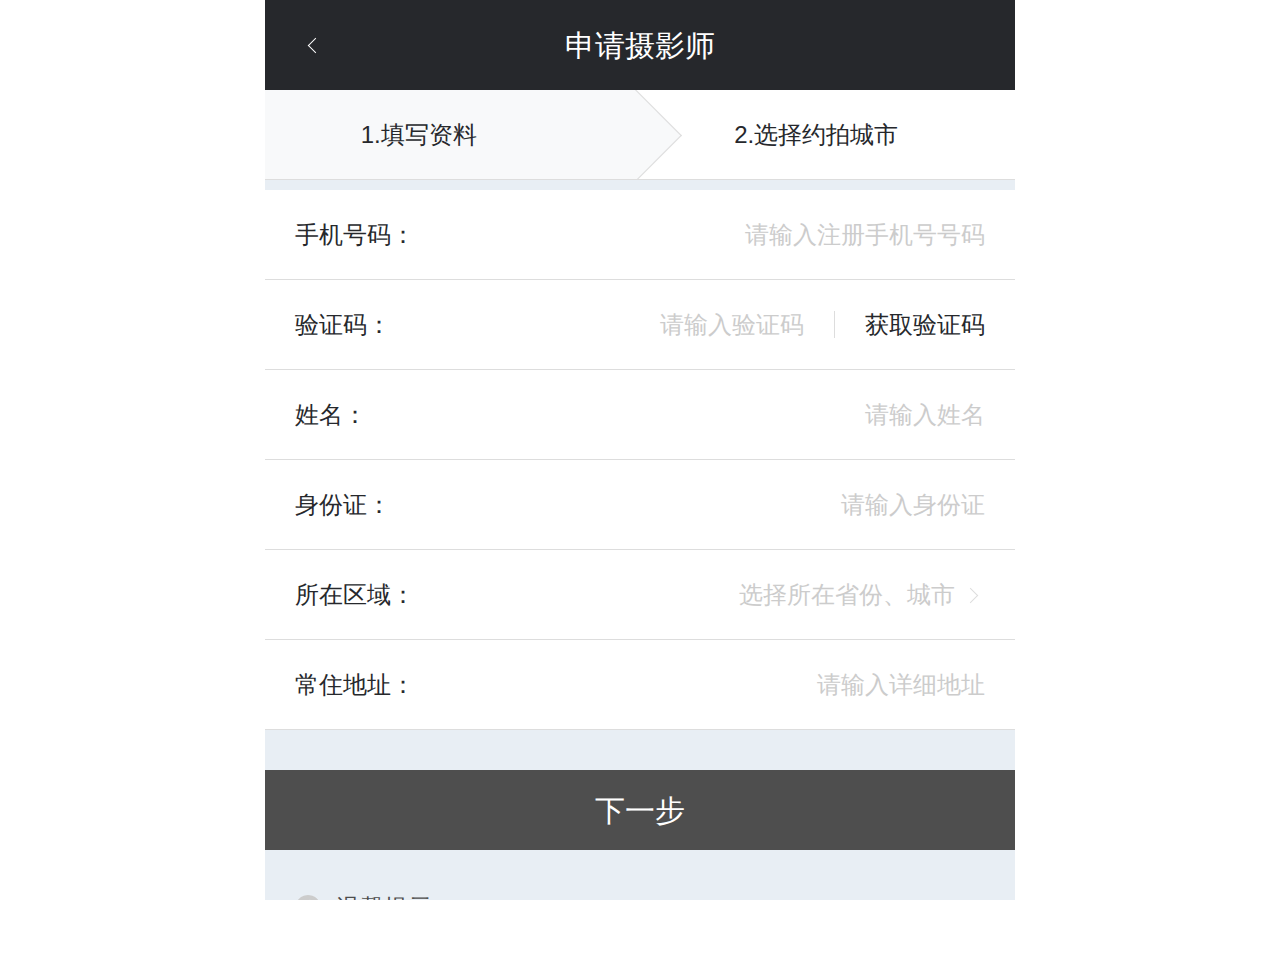
==== commit 4023080e: "qupaipai" ====
--- a/views/apply-photograph.html
+++ b/views/apply-photograph.html
@@ -58,7 +58,7 @@
     </header>
     <div class="apply-data">
       <ul>
-        <li>1.填写资料</li>
+        <li class="on">1.填写资料</li>
         <li>2.选择约拍城市</li>
       </ul>
       <div class="apply-data-items">
@@ -81,7 +81,7 @@
         </div>
         <div class="items">
           <span>所在区域：</span>
-          <label><input type="tel" id="location" placeholder="选择所在省份、城市、区县"></label>
+          <label><input type="tel" id="location" placeholder="选择所在省份、城市"></label>
           <i></i>
         </div>
         <div class="items">
@@ -89,7 +89,44 @@
           <label><input type="text" placeholder="请输入详细地址"></label>
         </div>
       </div>
-      <div class="btn"><a href="apply-success.html">下一步</a></div>
+      <div class="city-info">
+        <div class="city-info-content">
+          <div class="items">
+            <span>城市一</span>
+            <label>
+              <input id="location1" type="text" placeholder="选择城市">
+            </label>
+          </div>
+          <div class="items">
+            <span>城市二</span>
+            <label>
+              <input id="location2" type="text" placeholder="选择城市">
+            </label>
+          </div>
+          <div class="items">
+            <span>城市三</span>
+            <label>
+              <input id="location3" type="text" placeholder="选择城市">
+            </label>
+          </div>
+          <div class="items">
+            <span>城市四</span>
+            <label>
+              <input id="location4" type="text" placeholder="选择城市">
+            </label>
+          </div>
+           <div class="items">
+            <span>城市五</span>
+            <label>
+              <input id="location5" type="text" placeholder="选择城市">
+            </label>
+          </div>
+        </div>
+      </div>
+      <div class="apply-btn"><a href="javascript:;">下一步</a></div>
+      <div class="city-info-btn"><a href="apply-success.html">提交</a></div>
+     
+     
       <p><i><img src="../images/prompt_icon.png" alt=""></i><span>温馨提示：</span></p>
       <p>手机号码确定后不可更改，可用该手机号码进行登录</p>
     </div>
@@ -100,6 +137,18 @@
   <script src="../plugins/CityPicker/framework7.min.js"></script>
   <script src="../plugins/CityPicker/regionsObject2.js"></script>
   <script src="../plugins/CityPicker/cityPicker.js"></script>
+  <script>
+    $(document).ready(function(){
+      $(".apply-btn").on("click",function(){
+        $(this).hide();
+        $(this).next().show();
+        $(".apply-data-items").hide();
+        $(".city-info").show();
+        $(".apply-data ul li:odd").addClass("on");
+        $(".apply-data ul li:even").removeClass("on");
+      })
+    })
+  </script>
 </body>
 </html>
 
--- a/styles/css/login.css
+++ b/styles/css/login.css
@@ -524,6 +524,8 @@
 .forget .items > a {
   font: 0.24rem/1.5 -apple-system, BlinkMacSystemFont, "PingFang SC", "Helvetica Neue", "Microsoft Yahei", STHeiti, Tahoma, Simsun, sans-serif;
   color: #26282c;
+  border-left: 1px solid #ddd;
+  padding-left: .2rem;
 }
 
 .forget .items .silde {
@@ -604,7 +606,6 @@
 
 .apply-data ul li:nth-child(1) {
   position: relative;
-  background-color: #f8f9fa;
   margin-left: -.45rem;
 }
 
@@ -620,20 +621,28 @@
   border-right: 0;
   margin: -.45rem -.45rem 0 0;
   color: #ddd;
-  background-color: #f8f9fa;
+  background-color: #fff;
   -webkit-transform: rotateZ(135deg);
       -ms-transform: rotate(135deg);
           transform: rotateZ(135deg);
 }
 
-.apply-data .btn {
+.apply-data ul li.on {
+  background-color: #f8f9fa;
+}
+
+.apply-data ul li.on:before {
+  background-color: #f8f9fa;
+}
+
+.apply-data .apply-btn, .apply-data .city-info-btn {
   margin: .4rem 0;
   width: 100%;
   height: .8rem;
   background-color: #4e4e4e;
 }
 
-.apply-data .btn a {
+.apply-data .apply-btn a, .apply-data .city-info-btn a {
   width: 100%;
   height: 100%;
   font: 0.3rem/1.5 -apple-system, BlinkMacSystemFont, "PingFang SC", "Helvetica Neue", "Microsoft Yahei", STHeiti, Tahoma, Simsun, sans-serif;
@@ -650,6 +659,10 @@
   -webkit-justify-content: center;
       -ms-flex-pack: center;
           justify-content: center;
+}
+
+.apply-data .city-info-btn {
+  display: none;
 }
 
 .apply-data > p {
@@ -764,6 +777,107 @@
           transform: rotateZ(135deg);
 }
 
+/*photograph-city*/
+.city-info {
+  margin-top: .1rem;
+  display: none;
+}
+
+.city-info .city-info-content {
+  background-color: #fff;
+  margin-bottom: .3rem;
+}
+
+.city-info .city-info-content .items {
+  position: relative;
+  padding: 0 .3rem;
+  height: .9rem;
+  border-bottom: 1px solid #ddd;
+  display: -webkit-box;
+  display: -webkit-flex;
+  display: -ms-flexbox;
+  display: flex;
+  -webkit-box-align: center;
+  -webkit-align-items: center;
+      -ms-flex-align: center;
+          align-items: center;
+  -webkit-box-pack: justify;
+  -webkit-justify-content: space-between;
+      -ms-flex-pack: justify;
+          justify-content: space-between;
+}
+
+.city-info .city-info-content .items span {
+  font: 0.24rem/1.5 -apple-system, BlinkMacSystemFont, "PingFang SC", "Helvetica Neue", "Microsoft Yahei", STHeiti, Tahoma, Simsun, sans-serif;
+  color: #26282c;
+}
+
+.city-info .city-info-content .items label {
+  margin: 0 .4rem;
+  font-size: 0;
+  -webkit-box-flex: 1;
+  -webkit-flex: 1;
+      -ms-flex: 1;
+          flex: 1;
+}
+
+.city-info .city-info-content .items label input {
+  background: none;
+  outline: none;
+  border: none;
+  width: 100%;
+  text-align: right;
+  font: 0.24rem/1.5 -apple-system, BlinkMacSystemFont, "PingFang SC", "Helvetica Neue", "Microsoft Yahei", STHeiti, Tahoma, Simsun, sans-serif;
+  color: #26282c;
+}
+
+.city-info .city-info-content .items label input::-webkit-input-placeholder {
+  font: 0.24rem/1.5 -apple-system, BlinkMacSystemFont, "PingFang SC", "Helvetica Neue", "Microsoft Yahei", STHeiti, Tahoma, Simsun, sans-serif;
+  color: #9e9e9e;
+}
+
+.city-info .city-info-content .items:before {
+  content: '';
+  position: absolute;
+  right: .3rem;
+  top: 50%;
+  width: 10px;
+  height: 10px;
+  border: 1px solid;
+  border-bottom: 0;
+  border-right: 0;
+  margin: -5px 0 0 -5px;
+  color: #b5b5b5;
+  -webkit-transform: rotateZ(135deg);
+      -ms-transform: rotate(135deg);
+          transform: rotateZ(135deg);
+}
+
+.city-info > p {
+  margin: 0 .3rem;
+  font: 0.24rem/1.5 -apple-system, BlinkMacSystemFont, "PingFang SC", "Helvetica Neue", "Microsoft Yahei", STHeiti, Tahoma, Simsun, sans-serif;
+  color: #4c4c4c;
+  display: -webkit-box;
+  display: -webkit-flex;
+  display: -ms-flexbox;
+  display: flex;
+  -webkit-box-align: center;
+  -webkit-align-items: center;
+      -ms-flex-align: center;
+          align-items: center;
+}
+
+.city-info > p i {
+  margin-right: .15rem;
+  width: .26rem;
+  height: .26rem;
+  font-size: 0;
+}
+
+.city-info > p i img {
+  width: 100%;
+}
+
 /*apply-success*/
 .apply-success .apply-success-centent {
   margin: 0 0 .4rem 0;
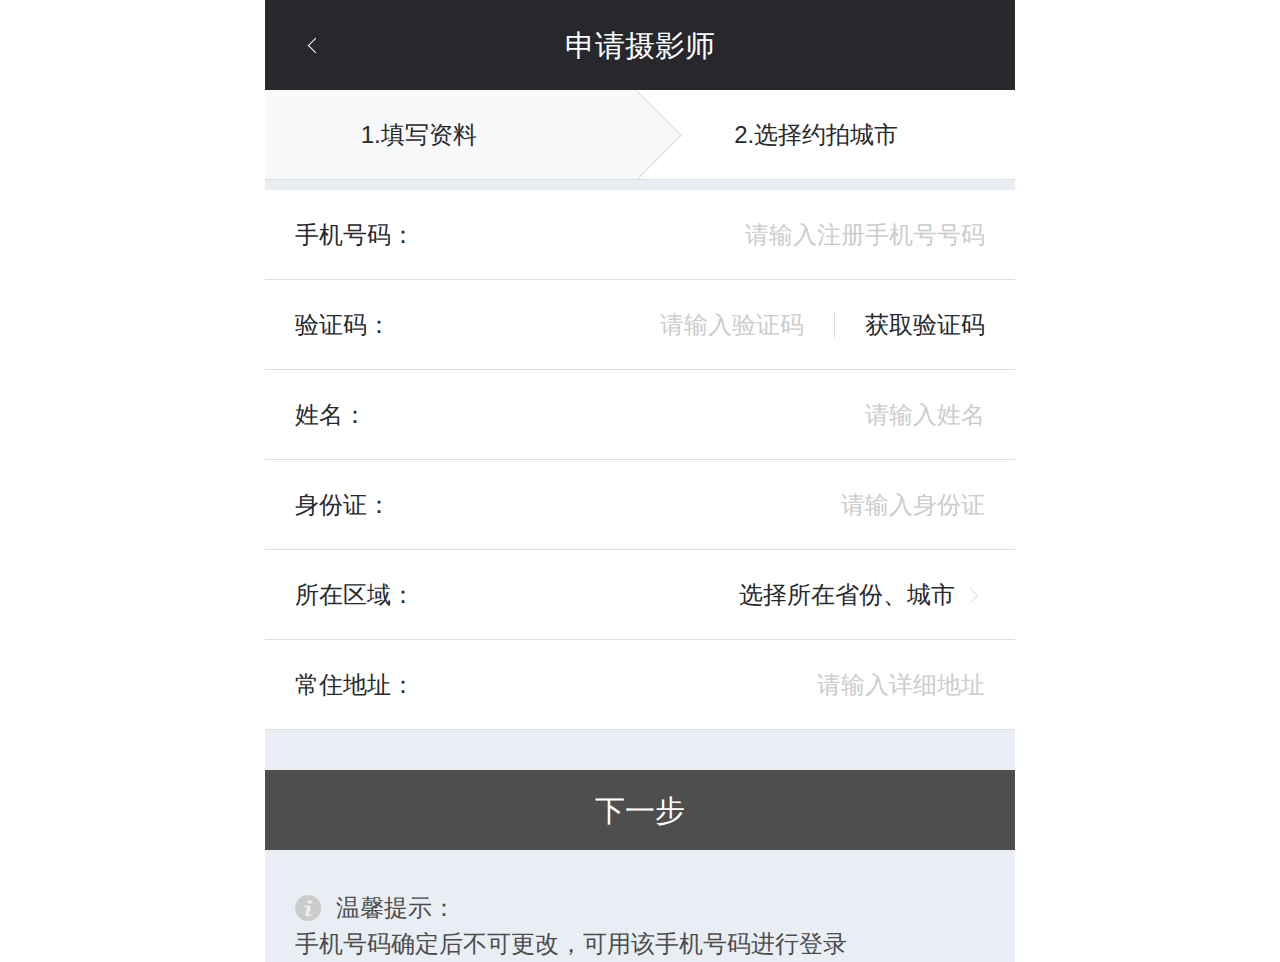
==== commit fab47e02: "qupaipai" ====
--- a/views/apply-photograph.html
+++ b/views/apply-photograph.html
@@ -34,19 +34,13 @@
   <title>申请摄影师</title>
   <link rel="stylesheet" href="../plugins/weui/weui.min.css">
   <link rel="stylesheet" href="../styles/css/login.css">
-  <link rel="stylesheet" href="../plugins/CityPicker/framework7.ios.min.css">
-  <link rel="stylesheet" href="../plugins/CityPicker/framework7.ios.colors.min.css" >
+  <link rel="stylesheet" href="../plugins/picker/github-light.css">
   <style>
-    .navbar a.link, .subnavbar a.link, .toolbar a.link{
-      color:#26282c;
-      font:.24rem/1.5 -apple-system, BlinkMacSystemFont, "PingFang SC","Helvetica Neue","Microsoft Yahei",STHeiti,Tahoma,Simsun,sans-serif;
-      color:#26282c;
+    .picker .picker-panel .picker-choose .picker-title{
+      font-size:.24rem !important;
     }
-    .picker-modal{
-      background: #fff;
-    }
-    .picker-item span{
-      font-size:.3rem;
+    .picker .picker-panel .wheel-wrapper .wheel .wheel-scroll .wheel-item{
+        font-size:.3rem !important;
     }
   </style>
 </head>
@@ -81,7 +75,7 @@
         </div>
         <div class="items">
           <span>所在区域：</span>
-          <label><input type="tel" id="location" placeholder="选择所在省份、城市"></label>
+           <span class="city" data-id="0" onclick="selectCity(this);">选择所在省份、城市</span>
           <i></i>
         </div>
         <div class="items">
@@ -93,40 +87,28 @@
         <div class="city-info-content">
           <div class="items">
             <span>城市一</span>
-            <label>
-              <input id="location1" type="text" placeholder="选择城市">
-            </label>
+            <span class="city" data-id="1" onclick="selectCity(this);">选择所在省份、城市</span>
           </div>
           <div class="items">
             <span>城市二</span>
-            <label>
-              <input id="location2" type="text" placeholder="选择城市">
-            </label>
+           <span class="city" data-id="2" onclick="selectCity(this);">选择所在省份、城市</span>
           </div>
           <div class="items">
             <span>城市三</span>
-            <label>
-              <input id="location3" type="text" placeholder="选择城市">
-            </label>
+           <span class="city" data-id="3" onclick="selectCity(this);">选择所在省份、城市</span>
           </div>
           <div class="items">
             <span>城市四</span>
-            <label>
-              <input id="location4" type="text" placeholder="选择城市">
-            </label>
+           <span class="city" data-id="4" onclick="selectCity(this);">选择所在省份、城市</span>
           </div>
            <div class="items">
             <span>城市五</span>
-            <label>
-              <input id="location5" type="text" placeholder="选择城市">
-            </label>
+           <span class="city" data-id="5" onclick="selectCity(this);">选择所在省份、城市</span>
           </div>
         </div>
       </div>
       <div class="apply-btn"><a href="javascript:;">下一步</a></div>
       <div class="city-info-btn"><a href="apply-success.html">提交</a></div>
-     
-     
       <p><i><img src="../images/prompt_icon.png" alt=""></i><span>温馨提示：</span></p>
       <p>手机号码确定后不可更改，可用该手机号码进行登录</p>
     </div>
@@ -134,9 +116,9 @@
   <script src="../plugins/jquery/jquery-3.1.1.min.js"></script>
   <script src="../scripts/flexible.js"></script>
   <script src="../scripts/common.js"></script>
-  <script src="../plugins/CityPicker/framework7.min.js"></script>
-  <script src="../plugins/CityPicker/regionsObject2.js"></script>
-  <script src="../plugins/CityPicker/cityPicker.js"></script>
+  <script src="../plugins/picker/picker.min.js"></script>
+  <script src="../plugins/picker/city.js"></script>
+  <script src="../plugins/picker/index.js"></script>
   <script>
     $(document).ready(function(){
       $(".apply-btn").on("click",function(){
--- a/styles/css/login.css
+++ b/styles/css/login.css
@@ -718,6 +718,16 @@
   color: #26282c;
 }
 
+.apply-data-items .items span:nth-child(2) {
+  font: 0.24rem/1.5 -apple-system, BlinkMacSystemFont, "PingFang SC", "Helvetica Neue", "Microsoft Yahei", STHeiti, Tahoma, Simsun, sans-serif;
+  color: #26282c;
+  -webkit-box-flex: 1;
+  -webkit-flex: 1;
+      -ms-flex: 1;
+          flex: 1;
+  text-align: right;
+}
+
 .apply-data-items .items label {
   margin-left: .4rem;
   font-size: 0;
@@ -812,6 +822,12 @@
   color: #26282c;
 }
 
+.city-info .city-info-content .items span:nth-child(2) {
+  font: 0.24rem/1.5 -apple-system, BlinkMacSystemFont, "PingFang SC", "Helvetica Neue", "Microsoft Yahei", STHeiti, Tahoma, Simsun, sans-serif;
+  color: #26282c;
+  padding-right: .3rem;
+}
+
 .city-info .city-info-content .items label {
   margin: 0 .4rem;
   font-size: 0;
--- a/plugins/picker/github-light.css
+++ b/plugins/picker/github-light.css
@@ -0,0 +1,116 @@
+/*
+   Copyright 2014 GitHub Inc.
+
+   Licensed under the Apache License, Version 2.0 (the "License");
+   you may not use this file except in compliance with the License.
+   You may obtain a copy of the License at
+
+       http://www.apache.org/licenses/LICENSE-2.0
+
+   Unless required by applicable law or agreed to in writing, software
+   distributed under the License is distributed on an "AS IS" BASIS,
+   WITHOUT WARRANTIES OR CONDITIONS OF ANY KIND, either express or implied.
+   See the License for the specific language governing permissions and
+   limitations under the License.
+
+*/
+
+.pl-c /* comment */ {
+  color: #969896;
+}
+
+.pl-c1      /* constant, markup.raw, meta.diff.header, meta.module-reference, meta.property-name, support, support.constant, support.variable, variable.other.constant */,
+.pl-s .pl-v /* string variable */ {
+  color: #0086b3;
+}
+
+.pl-e  /* entity */,
+.pl-en /* entity.name */ {
+  color: #795da3;
+}
+
+.pl-s .pl-s1 /* string source */,
+.pl-smi      /* storage.modifier.import, storage.modifier.package, storage.type.java, variable.other, variable.parameter.function */ {
+  color: #333;
+}
+
+.pl-ent /* entity.name.tag */ {
+  color: #63a35c;
+}
+
+.pl-k /* keyword, storage, storage.type */ {
+  color: #a71d5d;
+}
+
+.pl-pds              /* punctuation.definition.string, string.regexp.character-class */,
+.pl-s                /* string */,
+.pl-s .pl-pse .pl-s1 /* string punctuation.section.embedded source */,
+.pl-sr               /* string.regexp */,
+.pl-sr .pl-cce       /* string.regexp constant.character.escape */,
+.pl-sr .pl-sra       /* string.regexp string.regexp.arbitrary-repitition */,
+.pl-sr .pl-sre       /* string.regexp source.ruby.embedded */ {
+  color: #183691;
+}
+
+.pl-v /* variable */ {
+  color: #ed6a43;
+}
+
+.pl-id /* invalid.deprecated */ {
+  color: #b52a1d;
+}
+
+.pl-ii /* invalid.illegal */ {
+  background-color: #b52a1d;
+  color: #f8f8f8;
+}
+
+.pl-sr .pl-cce /* string.regexp constant.character.escape */ {
+  color: #63a35c;
+  font-weight: bold;
+}
+
+.pl-ml /* markup.list */ {
+  color: #693a17;
+}
+
+.pl-mh        /* markup.heading */,
+.pl-mh .pl-en /* markup.heading entity.name */,
+.pl-ms        /* meta.separator */ {
+  color: #1d3e81;
+  font-weight: bold;
+}
+
+.pl-mq /* markup.quote */ {
+  color: #008080;
+}
+
+.pl-mi /* markup.italic */ {
+  color: #333;
+  font-style: italic;
+}
+
+.pl-mb /* markup.bold */ {
+  color: #333;
+  font-weight: bold;
+}
+
+.pl-md /* markup.deleted, meta.diff.header.from-file */ {
+  background-color: #ffecec;
+  color: #bd2c00;
+}
+
+.pl-mi1 /* markup.inserted, meta.diff.header.to-file */ {
+  background-color: #eaffea;
+  color: #55a532;
+}
+
+.pl-mdr /* meta.diff.range */ {
+  color: #795da3;
+  font-weight: bold;
+}
+
+.pl-mo /* meta.output */ {
+  color: #1d3e81;
+}
+
